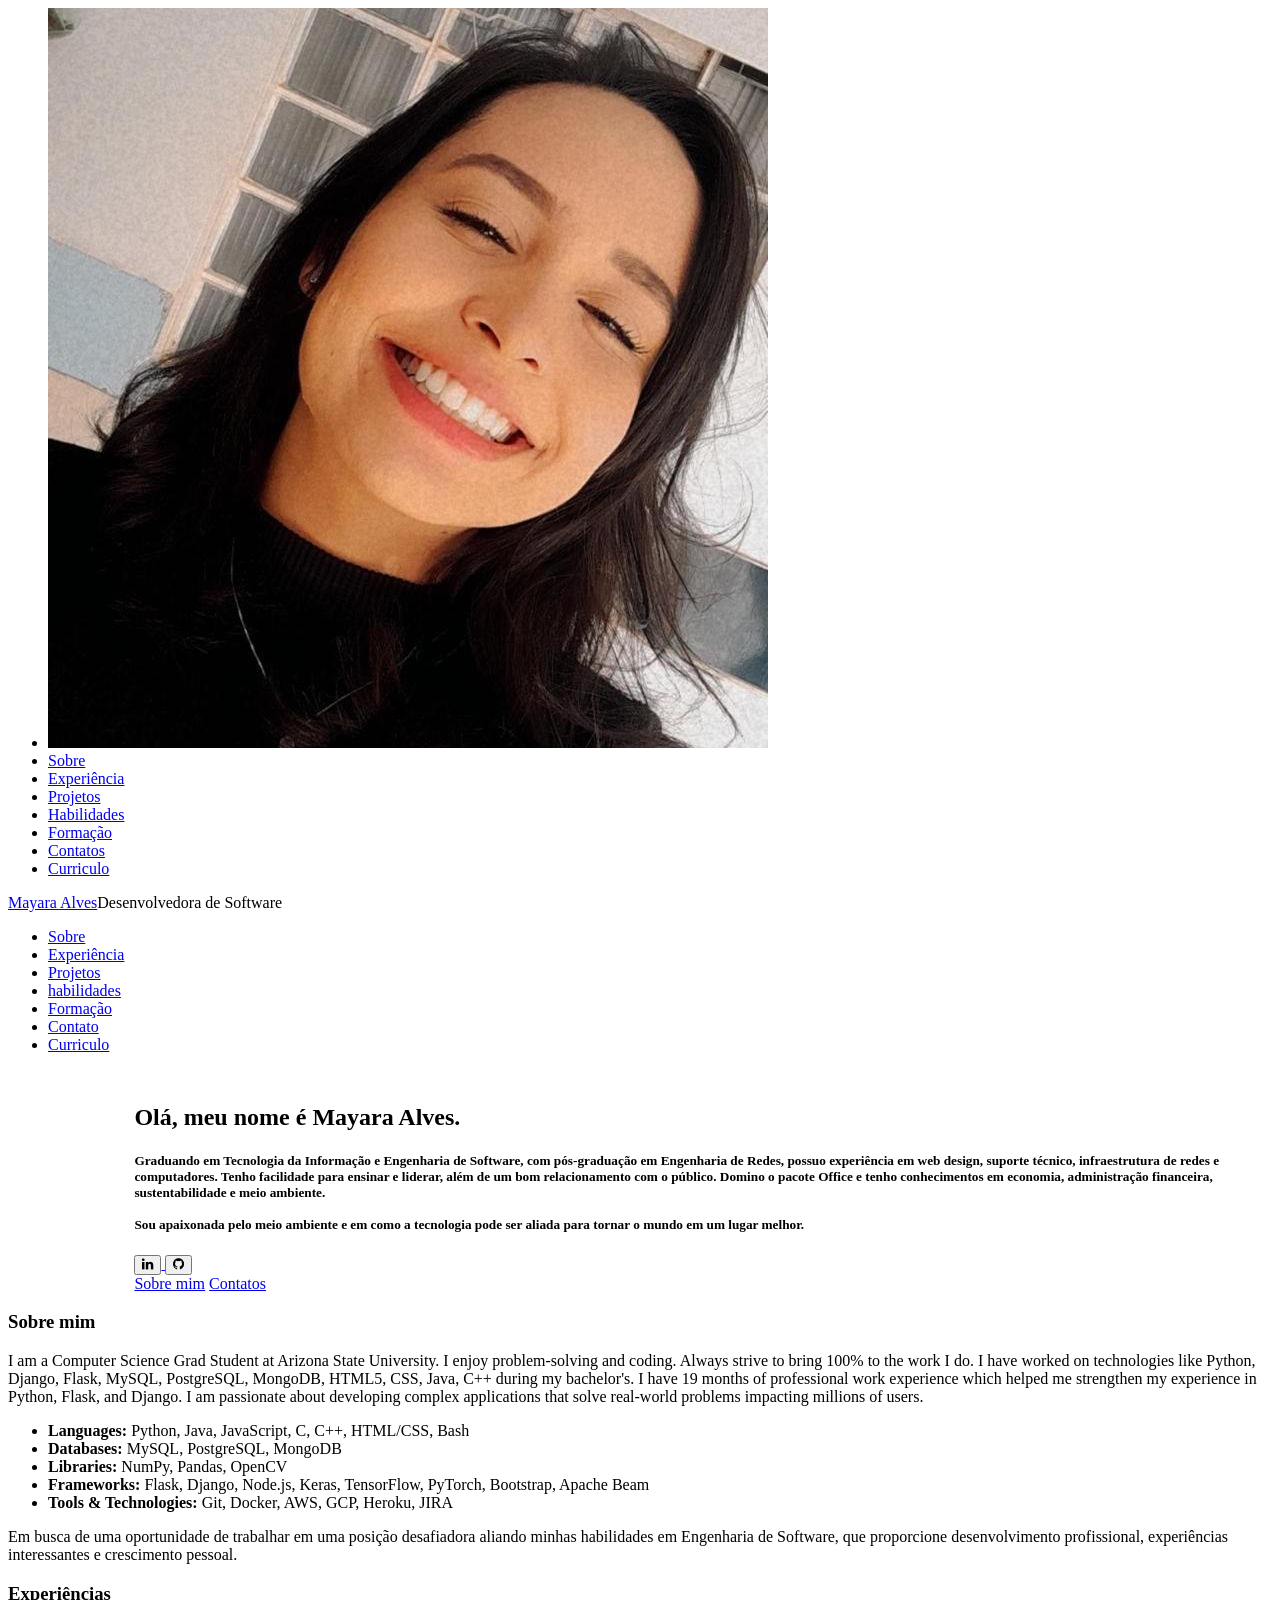
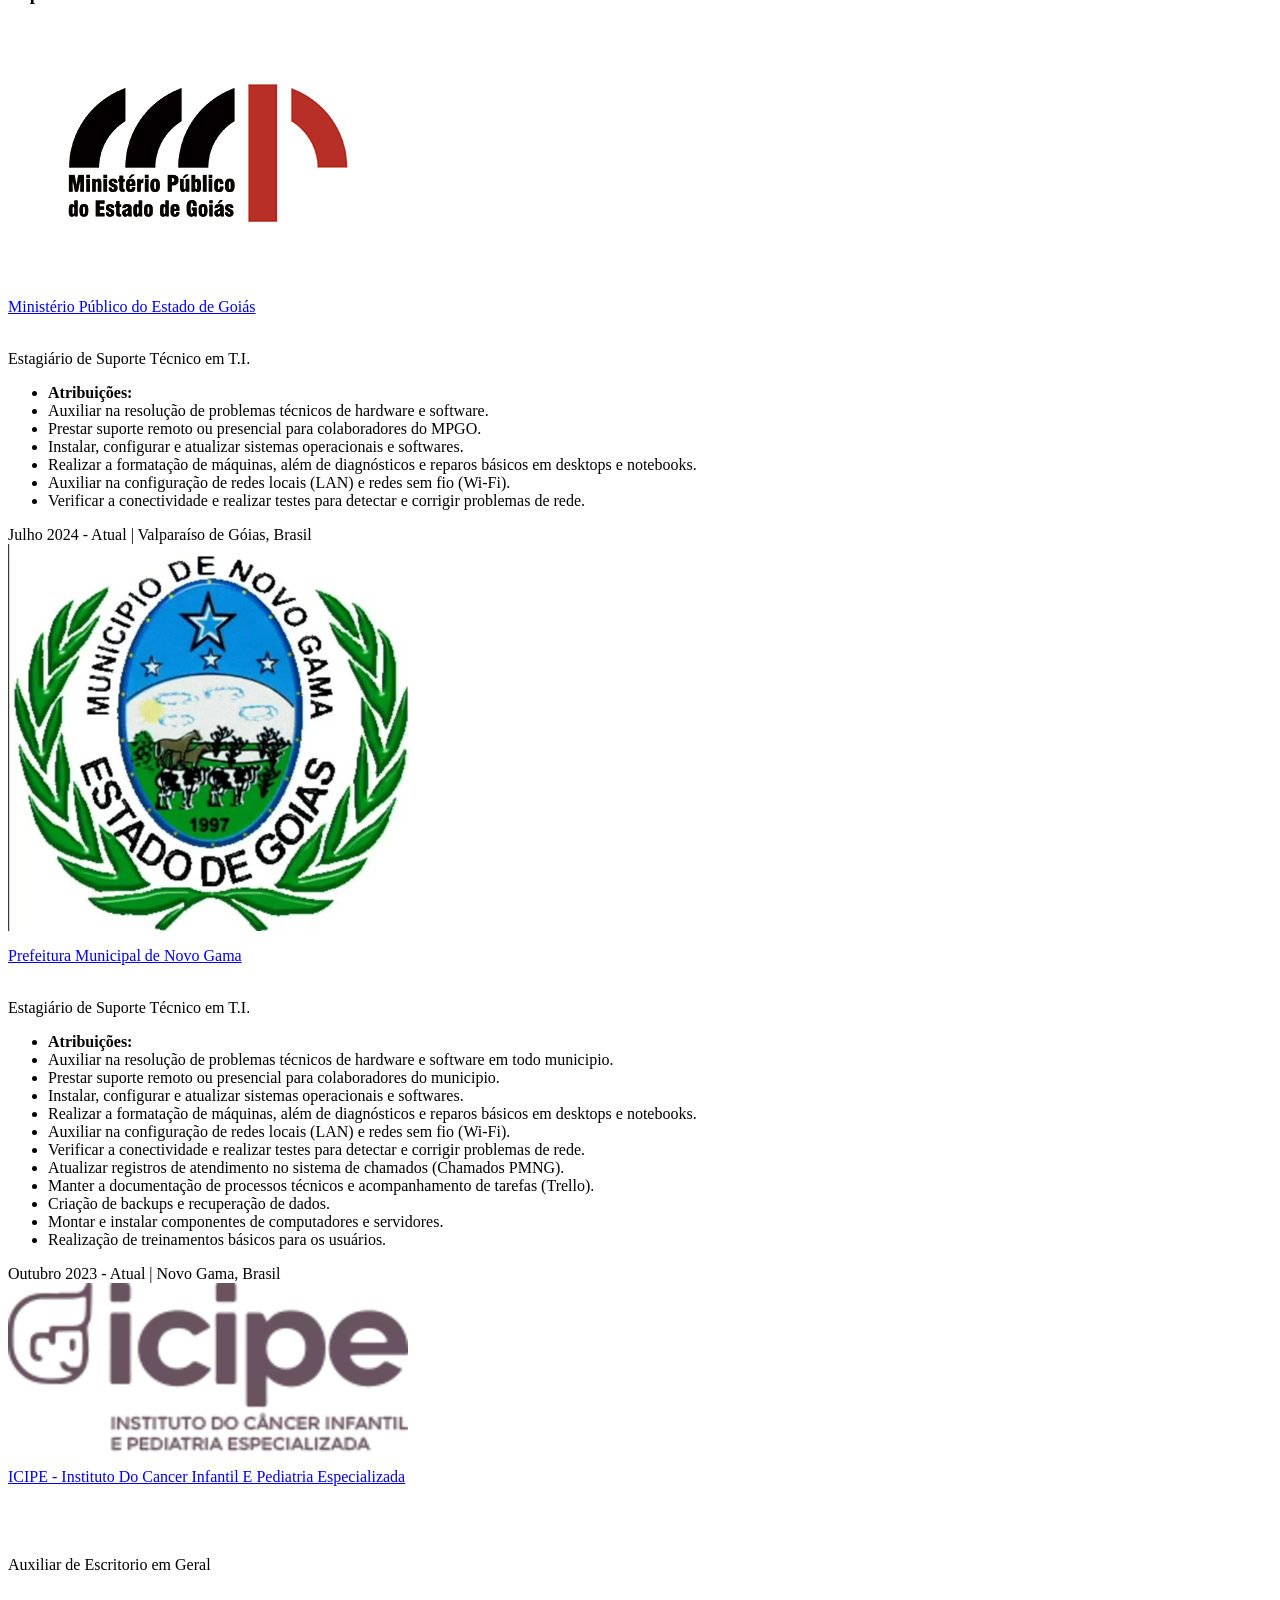
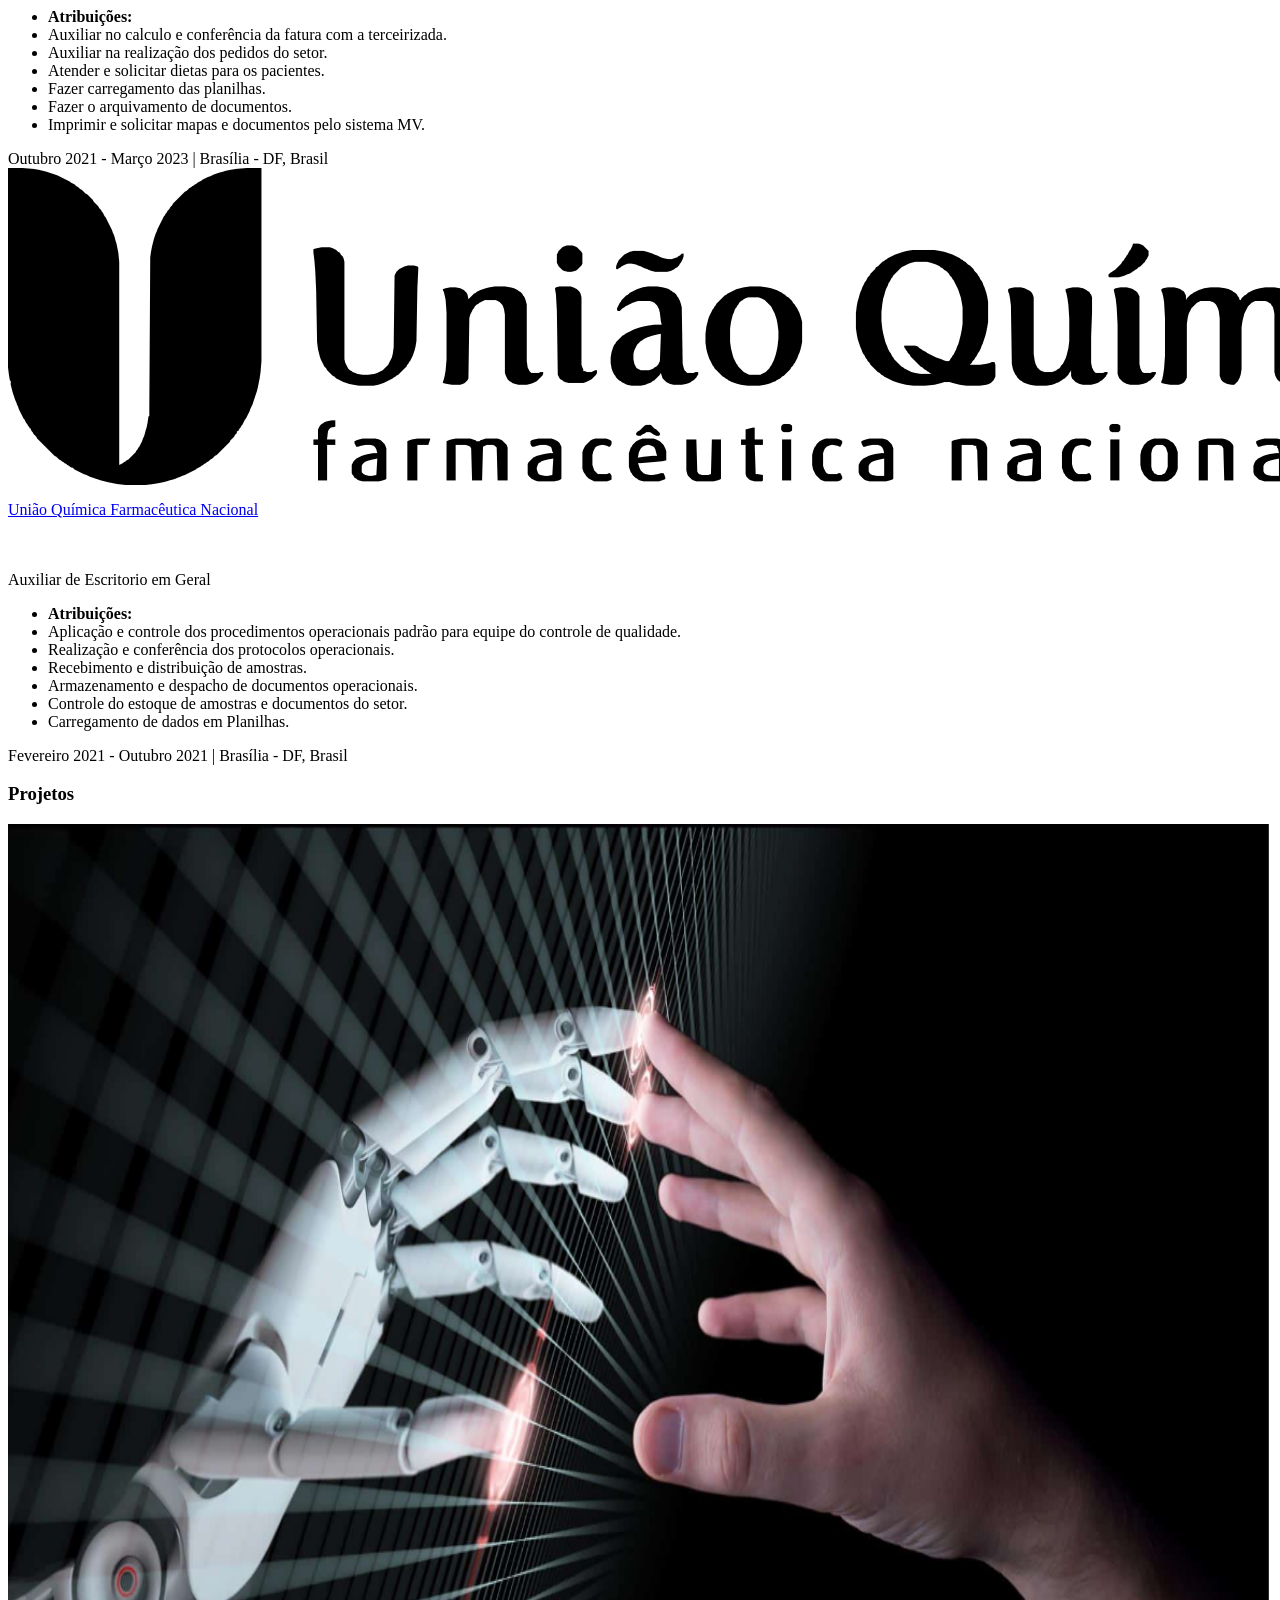
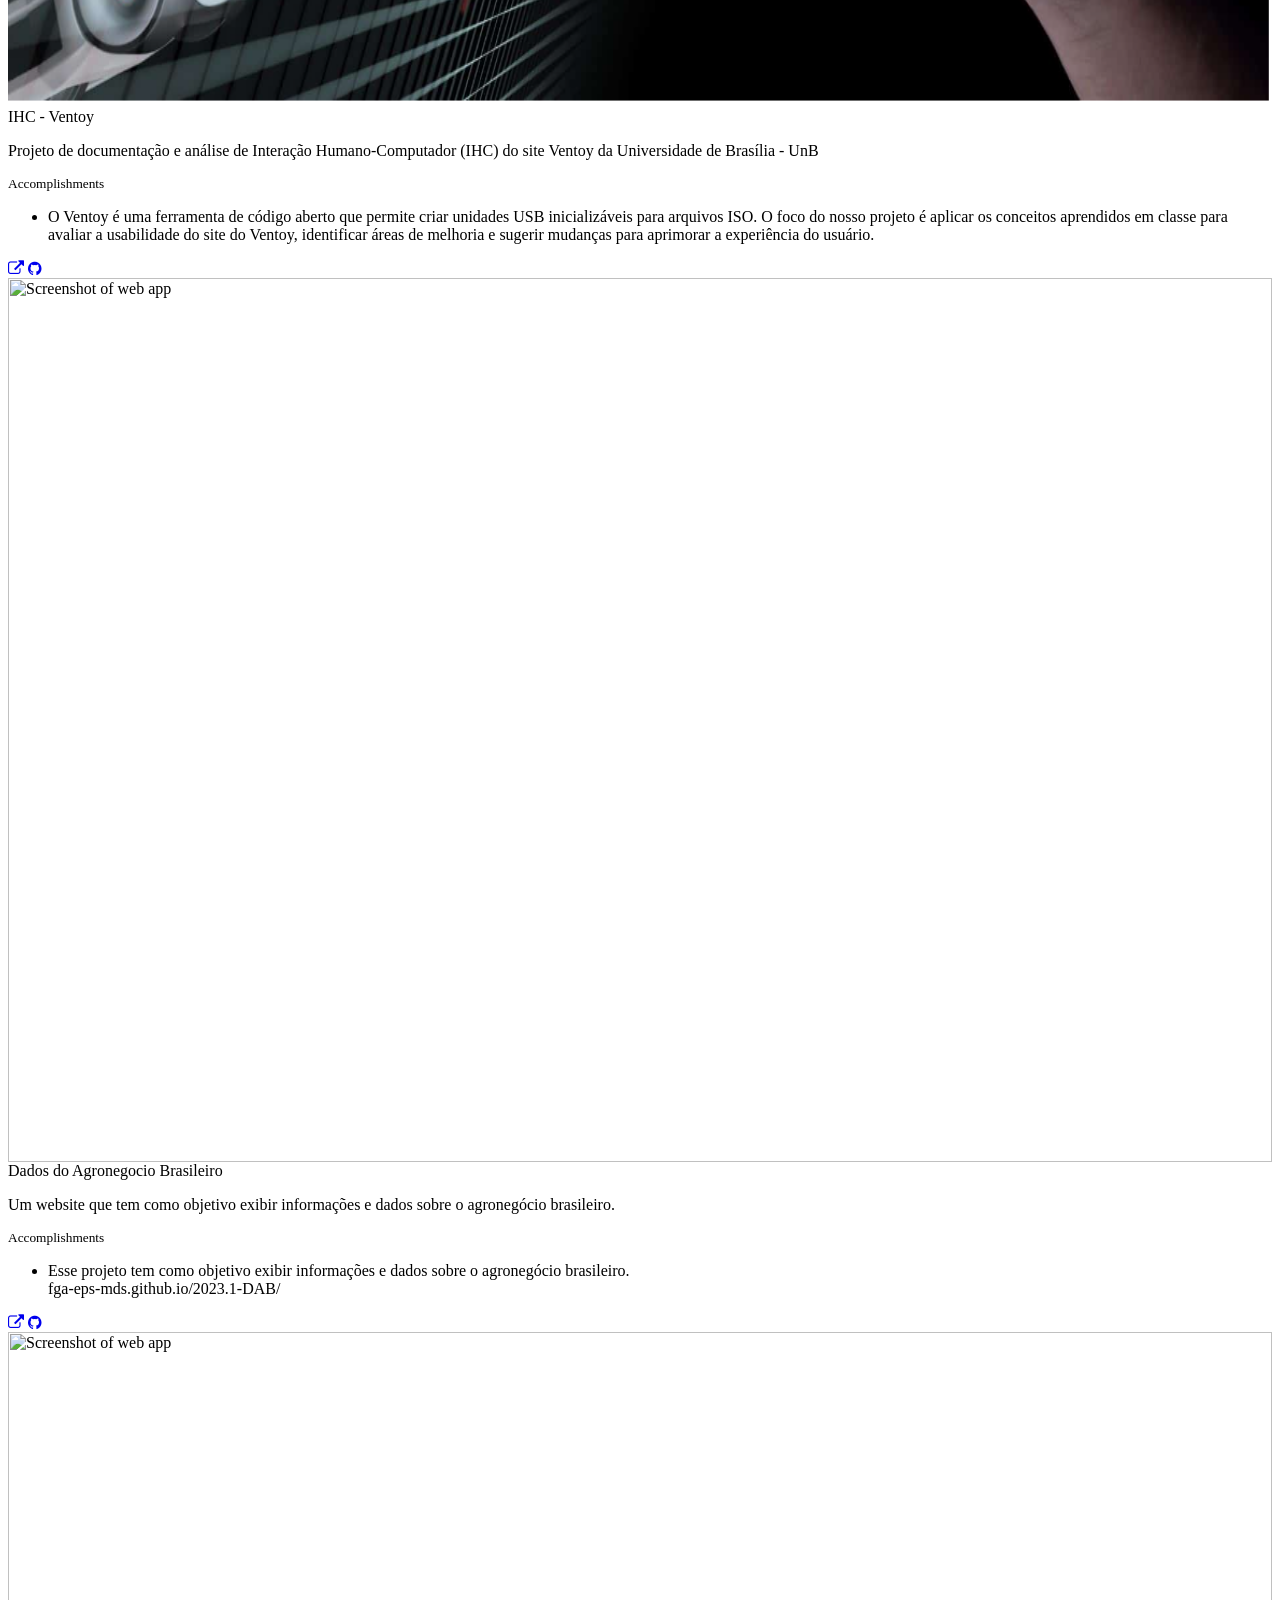
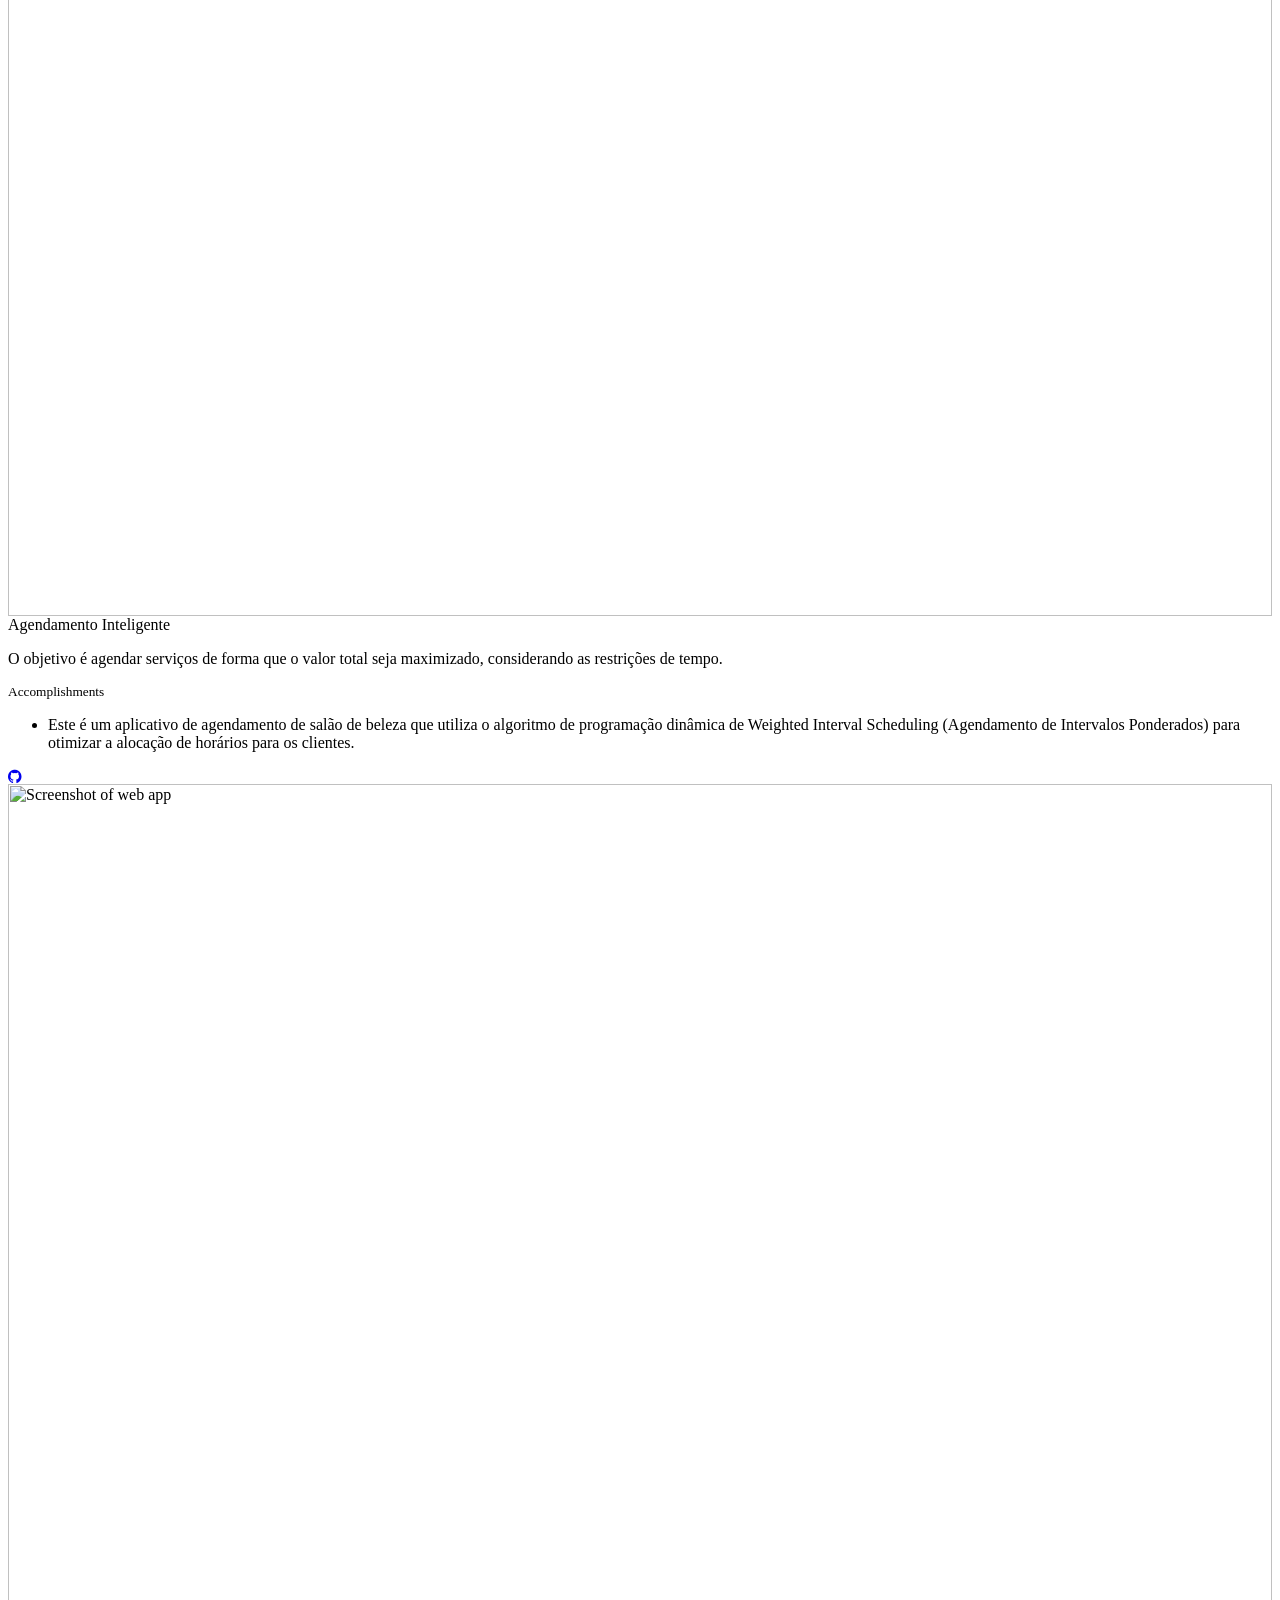
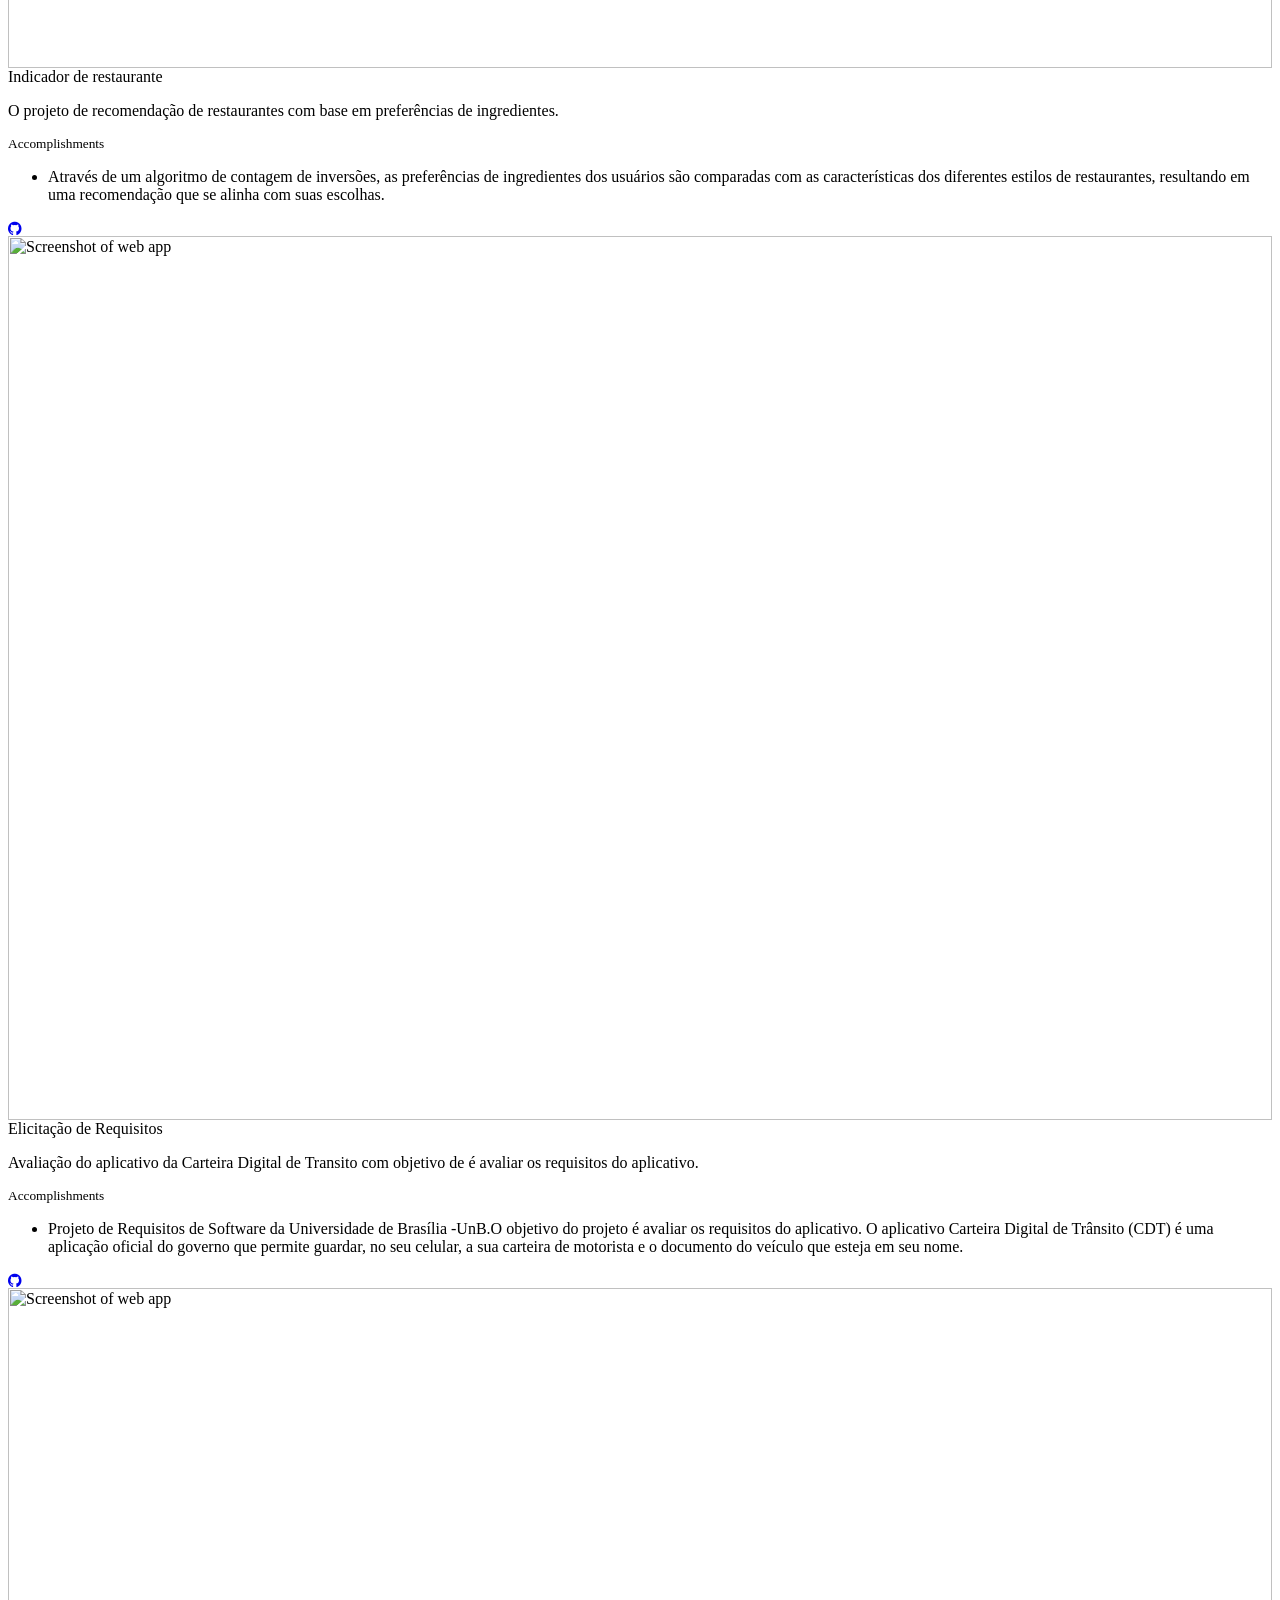
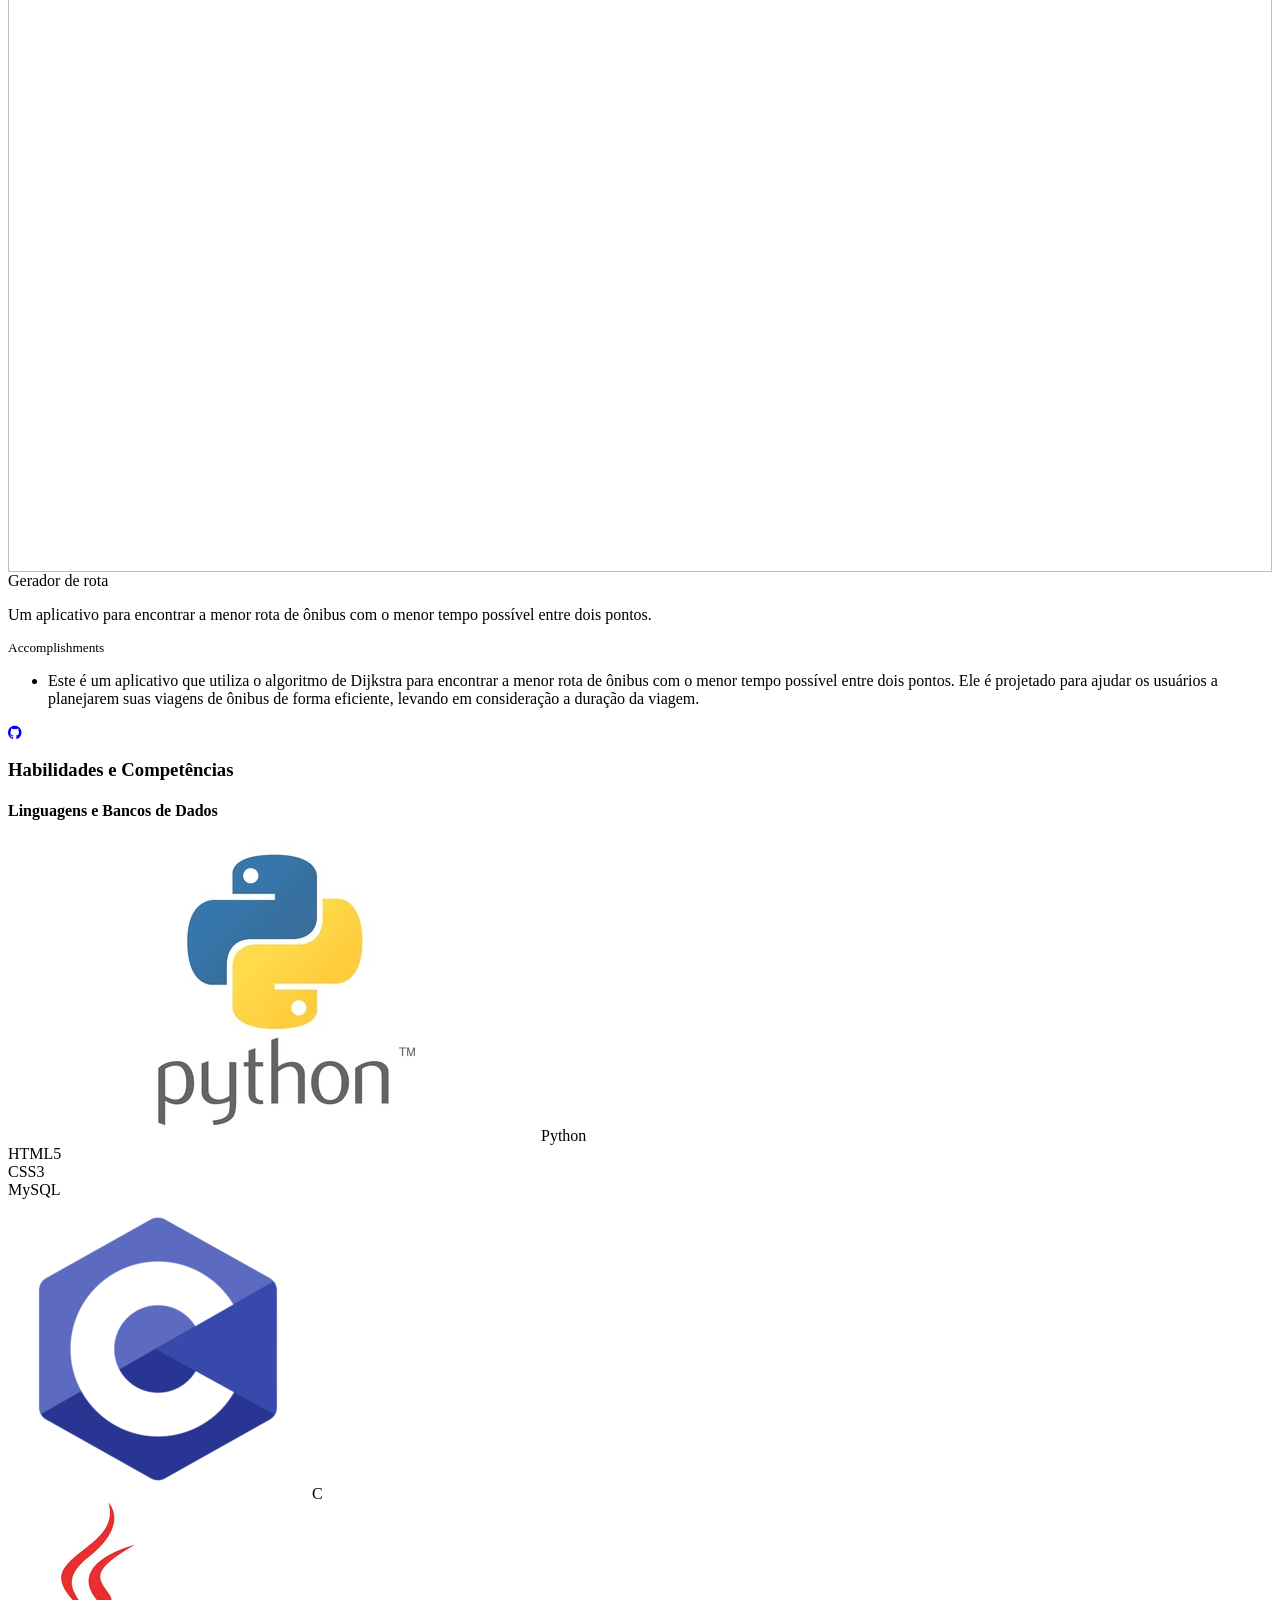
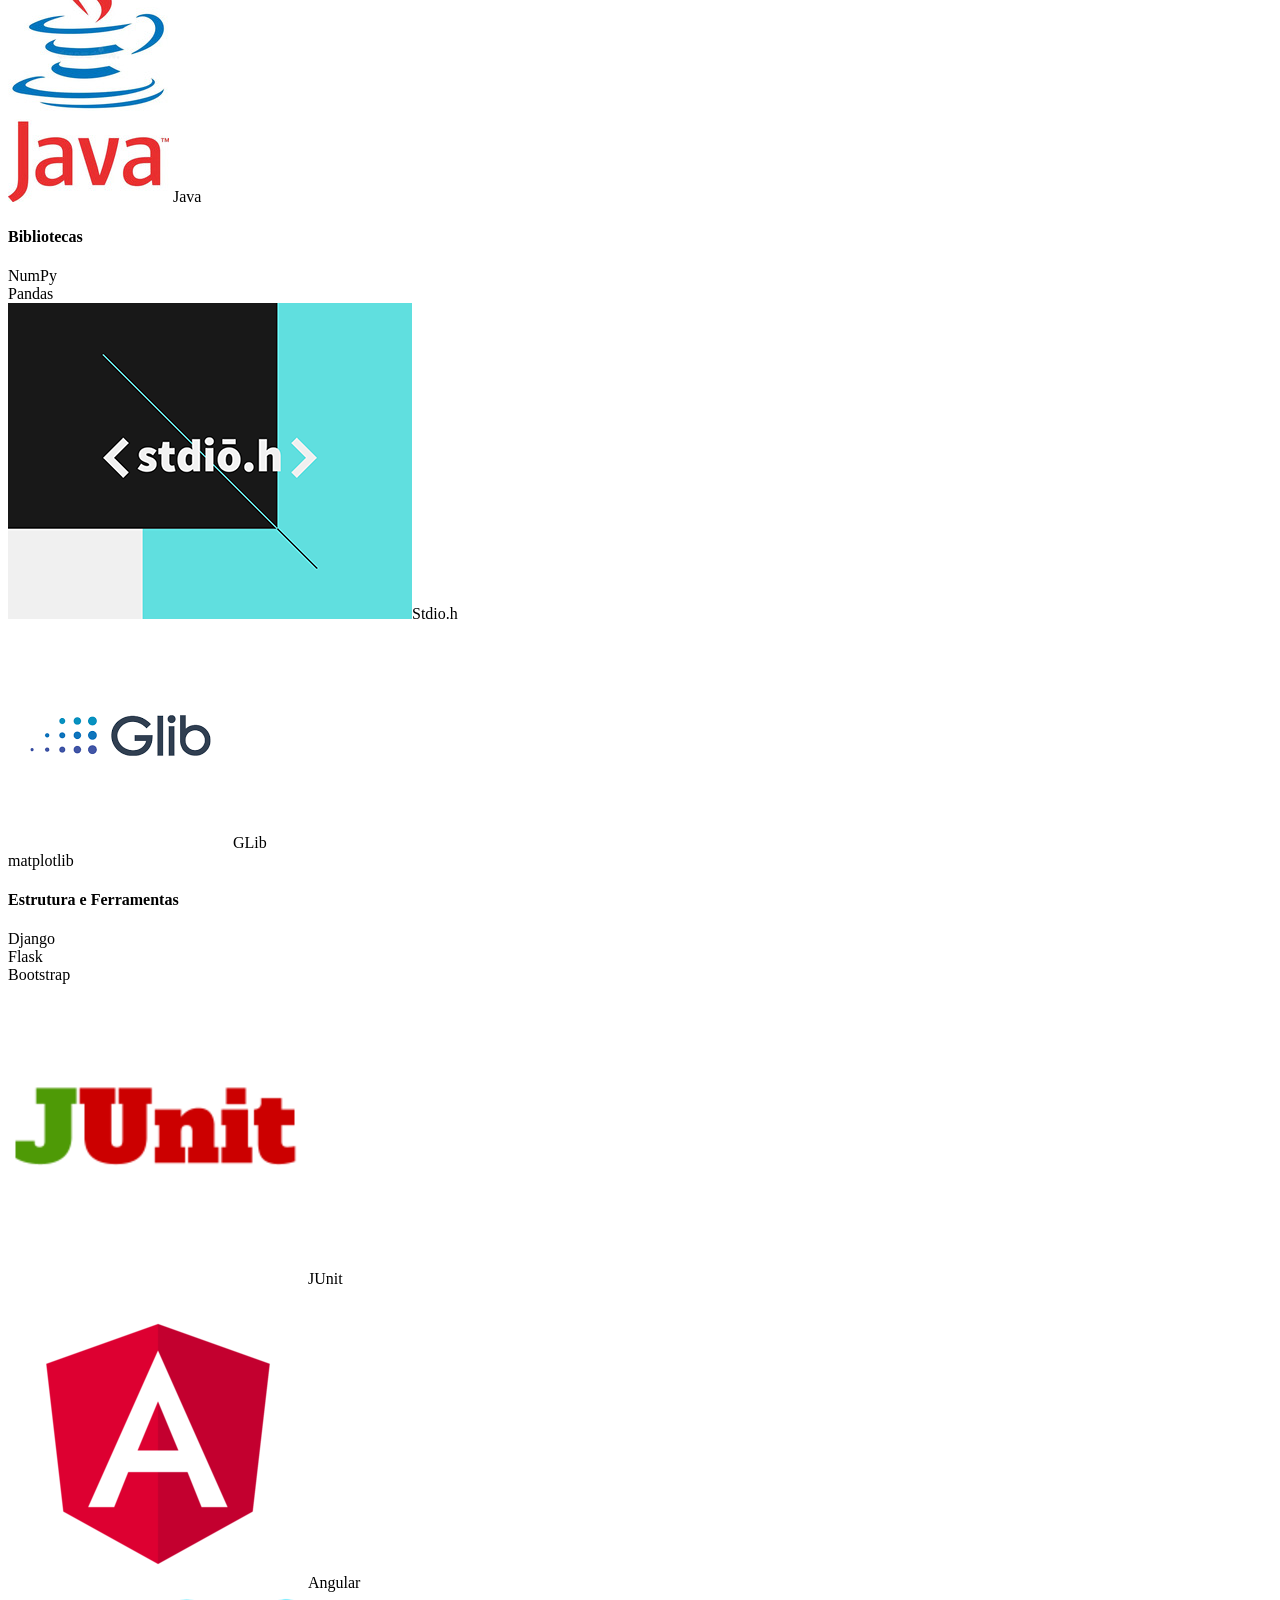
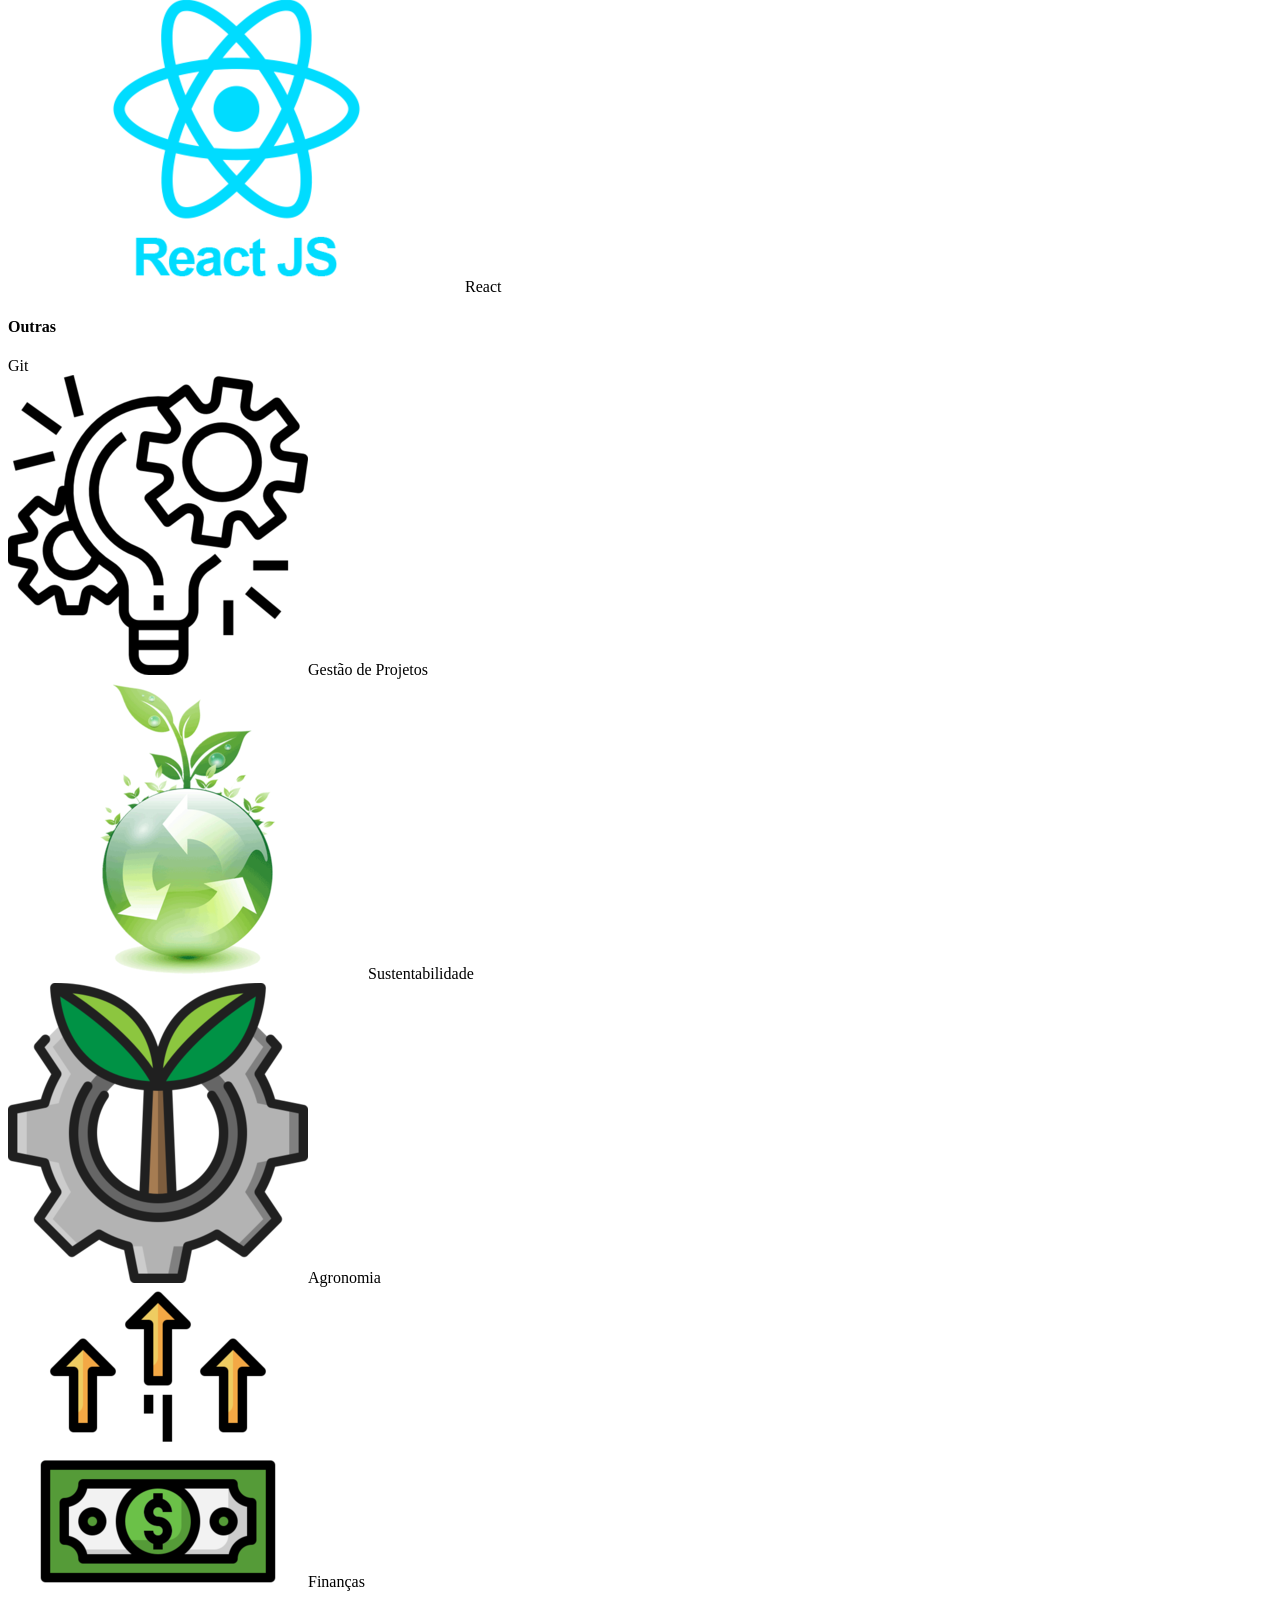
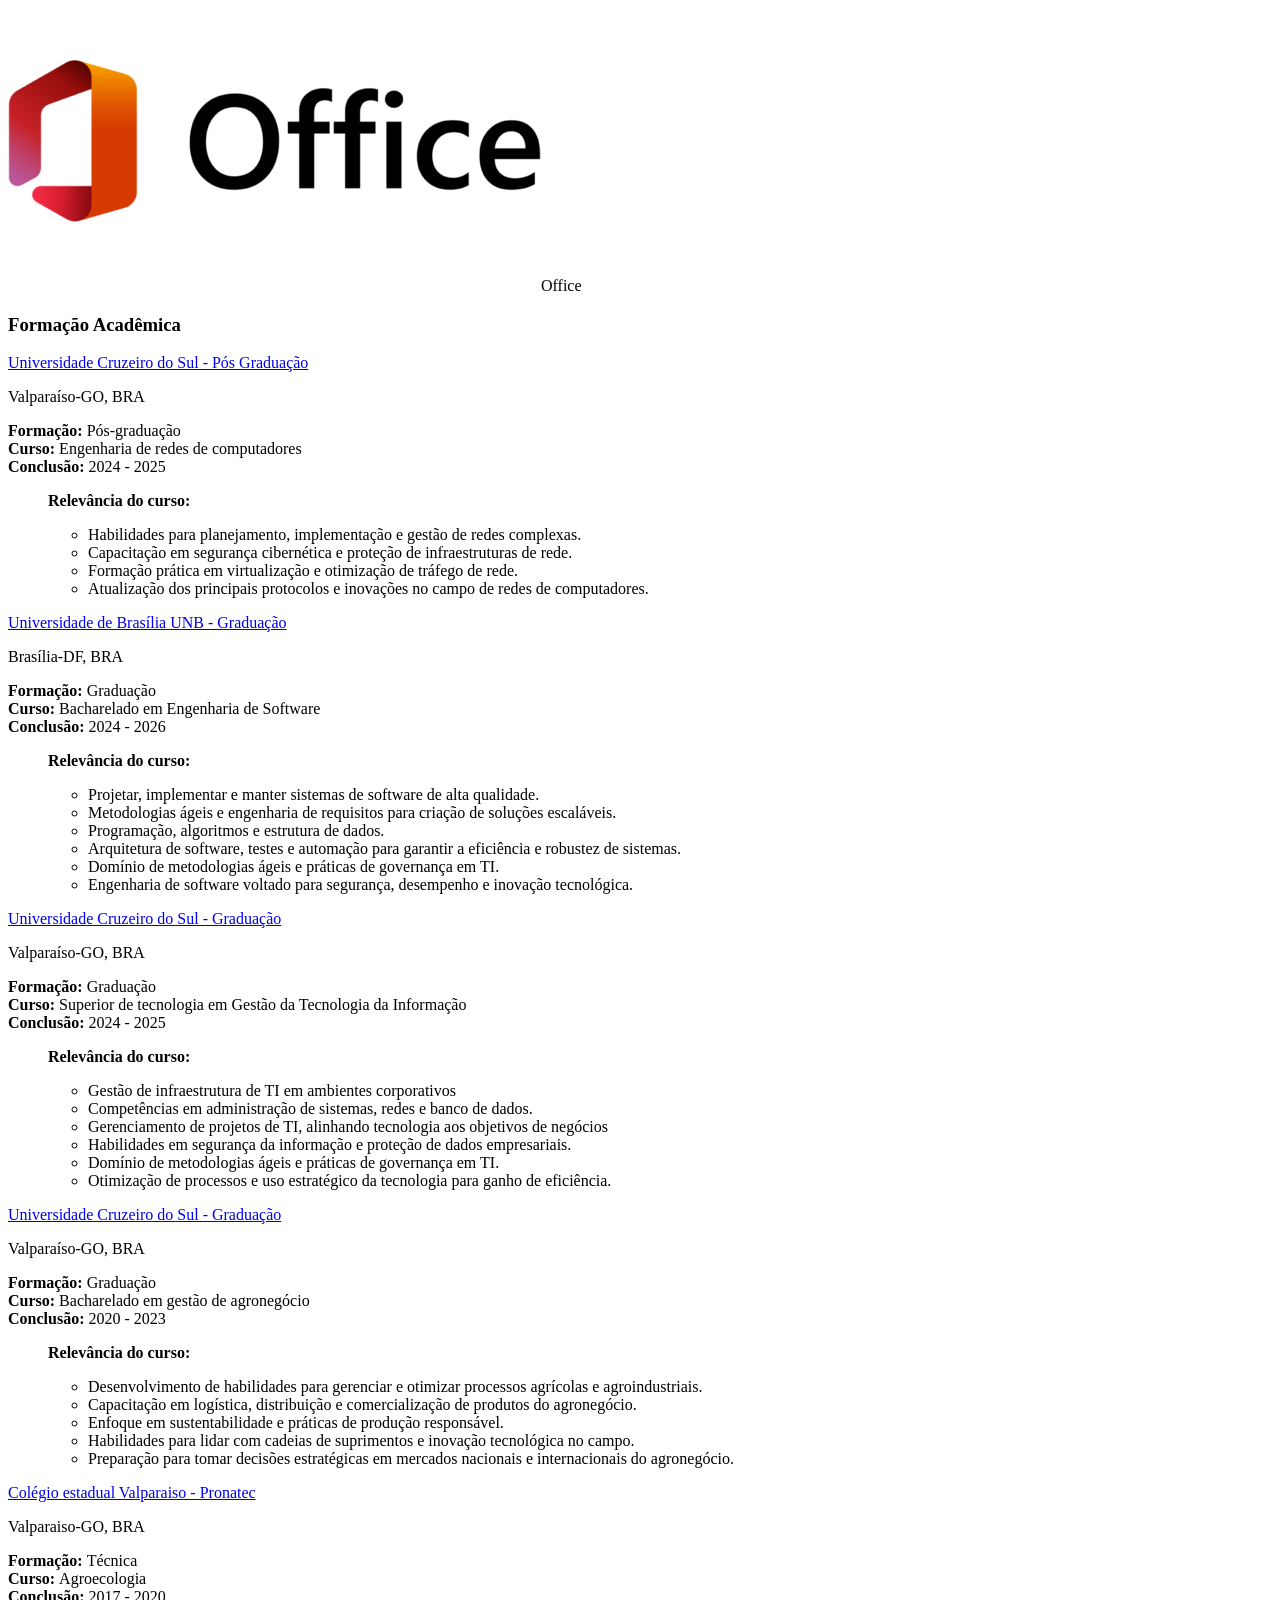
==== index.html @ f941c28e "Update index.html" ====
<!-- <!DOCTYPE html> -->
<html lang="en">

<head>
  <meta charset="utf-8" />
  <meta name="viewport" content="width=device-width initial-scale=1" />
  <meta http-equiv="X-UA-Compatible" content="IE=edge" />

  <!-- Google Tag Manager -->
  <script>(function(w,d,s,l,i){w[l]=w[l]||[];w[l].push({'gtm.start':
  new Date().getTime(),event:'gtm.js'});var f=d.getElementsByTagName(s)[0],
  j=d.createElement(s),dl=l!='dataLayer'?'&l='+l:'';j.async=true;j.src=
  'https://www.googletagmanager.com/gtm.js?id='+i+dl;f.parentNode.insertBefore(j,f);
  })(window,document,'script','dataLayer','GTM-PGZH8HT');</script>
  <!-- End Google Tag Manager -->

  <!-- Materialize - Compiled and minified CSS-->
  <link rel="stylesheet" href="//cdnjs.cloudflare.com/ajax/libs/materialize/0.95.3/css/materialize.min.css" />
  <!-- Font Awesome Icon - CSS-->
  <link rel="stylesheet" href="//maxcdn.bootstrapcdn.com/font-awesome/4.3.0/css/font-awesome.min.css" />
  <!-- Custom Styles-->
  <link rel="stylesheet" href="assets/css/style.css" />
  <title>Mayara Alves | Portfolio </title>

  <!-- Global site tag (gtag.js) - Google Analytics -->
  <script async src="https://www.googletagmanager.com/gtag/js?id=UA-126939217-2"></script>
  <script>
    window.dataLayer = window.dataLayer || [];
    function gtag() { dataLayer.push(arguments); }
    gtag('js', new Date());

    gtag('config', 'UA-126939217-2');
  </script>

  <!-- Open Graph-->
  <meta property="og:locale" content="en_US" />
  <meta property="og:type" content="website" />
  <meta property="og:title" content="Mayara Alves | Portfolio" />
  <meta property="og:description" content="Desenvolvedora de software" />
  <meta property="og:url" content="https://mayara-tech.github.io/Portfolio/" />
  <meta property="og:site_name" content="Mayara Alves | Portfolio" />
  <meta property="article:publisher" content="https://mayara-tech.github.io/Portfolio/" />
  
  <!-- Twitter  -->
  <meta name="twitter:card" content="summary" />
  <meta name="twitter:site" content="@mayara._alves._" />
  <meta name="twitter:title" content="Coder | Frontend | Explorer | Minimalist | Humane" />
  <meta name="twitter:description" content="Desenvolvedora de software" />
  <meta name="twitter:url" content="@mayara._alves._" />
  <meta name="author" content="Mayara Alves" />
  <meta name="description" content="Desenvolvedora de software apaixonado por desenvolvimento frontend e inteligência artificial." />
  <link rel="apple-touch-icon" sizes="57x57" href="assets/img/favicon/apple-icon-57x57.png" />
  <link rel="apple-touch-icon" sizes="60x60" href="assets/img/favicon/apple-icon-60x60.png" />
  <link rel="apple-touch-icon" sizes="72x72" href="assets/img/favicon/apple-icon-72x72.png" />
  <link rel="apple-touch-icon" sizes="76x76" href="assets/img/favicon/apple-icon-76x76.png" />
  <link rel="apple-touch-icon" sizes="114x114" href="assets/img/favicon/apple-icon-114x114.png" />
  <link rel="apple-touch-icon" sizes="120x120" href="assets/img/favicon/apple-icon-120x120.png" />
  <link rel="apple-touch-icon" sizes="144x144" href="assets/img/favicon/apple-icon-144x144.png" />
  <link rel="apple-touch-icon" sizes="152x152" href="assets/img/favicon/apple-icon-152x152.png" />
  <link rel="apple-touch-icon" sizes="180x180" href="assets/img/favicon/apple-icon-180x180.png" />
  <link rel="icon" type="image/png" sizes="192x192" href="assets/img/favicon/android-icon-192x192.png" />
  <link rel="icon" type="image/png" sizes="32x32" href="assets/img/favicon/favicon-32x32.png" />
  <link rel="icon" type="image/png" sizes="96x96" href="assets/img/favicon/favicon-96x96.png" />
  <link rel="icon" type="image/png" sizes="16x16" href="assets/img/favicon/favicon-16x16.png" />
  <link rel="manifest" href="assets/img/favicon/manifest.json" />
  <meta name="msapplication-TileColor" content="#ffffff" />
  <meta name="msapplication-TileImage" content="assets/img/favicon/ms-icon-144x144.png" />
  <meta name="theme-color" content="#ffffff" />
  <meta name="robots" content="index, follow" />
  
  <!-- Google Site Verification for indexing  -->
  <meta name="google-site-verification" content="_qxK8tePiU2fhnwlwnJ7pkDFnj1k2EiKq_cYGy1Cb84" />
</head>

<body>
  <!-- Google Tag Manager (noscript) -->
  <noscript><iframe src="https://www.googletagmanager.com/ns.html?id=GTM-PGZH8HT"
  height="0" width="0" style="display:none;visibility:hidden"></iframe>
  </noscript>
  
  <!-- Navigation Menu-->
  <!-- Nav class 1 -->
  <nav class="hide-on-small-only">
    <ul class="side-nav fixed section table-of-contents">

      <li class="logo">
        <a id="logo-container" aria-label="Navigate to the beginning of the page" href="#intro"
          class="brand-logo grey-blue-text">
          <img src="assets/img/passport-new.jpg" class="circle img-responsive profile-pic" alt="avatar">
        </a>
      </li>

      <li class="bold">
        <a aria-label="Navigate to the About section" href="#about" class="waves-effect waves-dark teal-text"><i
            class="mdi-social-person small"></i><span>Sobre</span></a>
      </li>
      <li class="bold">
        <a aria-label="Navigate to the Experience section" href="#experience"
          class="waves-effect waves-dark teal-text"><i
            class="mdi-action-trending-up small"></i><span>Experiência</span></a>
      </li>

      <li class="bold">
        <!-- mdi-av-web small
             mdi-av-my-library-books small-->
        <a aria-label="Navigate to the Projects section" href="#projects" class="waves-effect waves-dark teal-text"><i
            class="mdi-av-my-library-books small"></i><span>Projetos</span></a>
      </li>

      <li class="bold">
        <!--
        ICONS:
        mdi-action-assessment
        mdi-social-poll
        mdi-av-equalizer
        -->
        <a aria-label="Navigate to the Skills section" href="#skills" class="waves-effect waves-dark teal-text"><i
            class="mdi-action-assessment small"></i><span>Habilidades</span></a>
      </li>   
      <li class="bold">
        <!--
        ICONS:
        -->
        <a aria-label="Navigate to the Education section" href="#education" class="waves-effect waves-dark teal-text"><i
            class="mdi-social-school small"></i><span>Formação<br></span></a>
      </li>

      <li class="bold">
        <!-- 
        1. mdi-communication-contacts
        2. mdi-content-mail
        3. mdi-communication-email
        -->
        <a aria-label="Navigate to the Contact section" href="#contact" class="waves-effect waves-dark teal-text"><i
            class="mdi-content-mail small"></i><span>Contatos</span></a>
      </li>

      <li class="bold">
        <!--
        ICONS:
        1. mdi-action-description
        2. mdi-file-folder
        3. mdi-file-folder-open
        4. mdi-file-attachment
        5. mdi-file-folder-shared
        -->
        <!-- <a aria-label="Abrir curriculo em uma nova aba" href="#resume" target="_blank"
          onclick="window.open('https://drive.google.com/file/d/1vYi-bMyIsZPve0x_clxY8xsDtiHiOMd3/view?usp=sharing')"
          class="waves-effect waves-dark teal-text"><i class="mdi-file-folder-open small"></i><span>Resume</span></a> -->
        <a aria-label="Abrir curriculo em uma nova aba" href="assets/docs/curriculo.pdf" target="_blank"
        class="waves-effect waves-dark teal-text"><i class="mdi-file-folder-open small"></i><span>Curriculo</span></a>  
      </li>
    </ul>
  </nav>

  <!-- Nav class 2 -->
  <nav class="hide-on-large only trigger z-depth-1">
    <a aria-label="Toggle visibility of the mobile navbar" href="#" data-activates="slide-out"
      class="button-collapse"><i class="mdi-navigation-menu"></i></a>
    <div class="name-title">
      <a id="name" aria-label="Navigate to the beginning of the page" href="#" class="teal-text">Mayara Alves</a><span class="black-text">Desenvolvedora de Software</span>
    </div>
  </nav>

  <!-- Nav class 3 -->
  <nav class="hide-on-large only">
    <ul id="slide-out" class="side-nav">
      <li class="bold">
        <a aria-label="Navigate to the About section" href="#about" class="waves-effect waves-dark teal-text"><i
            class="mdi-social-person small"></i><span>Sobre</span></a>
      </li>
      <li class="bold">
        <a aria-label="Navigate to the Experience section" href="#experience"
          class="waves-effect waves-dark teal-text"><i
            class="mdi-action-trending-up small"></i><span>Experiência</span></a>
      </li>
      <li class="bold">
        <a aria-label="Navigate to the Projects section" href="#projects" class="waves-effect waves-dark teal-text"><i
            class="mdi-av-my-library-books small"></i><span>Projetos</span></a>
      </li>
      <li class="bold">
        <a aria-label="Navigate to the Skills section" href="#skills" class="waves-effect waves-dark teal-text"><i
            class="mdi-action-assessment small"></i><span>habilidades</span></a>
      </li>

      <li class="bold">
        <a aria-label="Navigate to the Education section" href="#education" class="waves-effect waves-dark teal-text"><i
            class="mdi-social-school small"></i><span>Formação</span></a>
      </li>
      <li class="bold">
        <a aria-label="Navigate to the Contact section" href="#contact" class="waves-effect waves-dark teal-text"><i
            class="mdi-content-mail small"></i><span>Contato</span></a>
      </li>
      <li class="bold">
        <a aria-label="Open Varad's Resume in a new tab"
          href="https://drive.google.com/file/d/1B6MZ1z0-7NsefC3Lm_q-uhib28MTqpE9/view?usp=sharing" target="_blank"
          class="waves-effect waves-dark teal-text"><i class="mdi-file-folder-open small"></i><span>Curriculo</span></a>
      </li>
    </ul>
  </nav>

  <!-- Main Content-->
  <main>
    <!-- First Section: Heading lines and image -->
    <section id="intro" class="section scrollspy full-height">
      <div class="overlay"></div>
      <div class="container">
        <div class="col-md-9">
          <div class="content section-padding valign" style="margin-left: 10%; margin-top: 50px;">
            <div class="caption">
              <h2>Olá, meu nome é <span class="teal">Mayara Alves.</span></h2>
              <h5 style="color:#fff"><span class="typing" style="font-weight: 300; color:#004d40"></span></h5>
              <!-- <h5 style="color:#00796b">A <span class="typing" style="font-weight: 300; color:#fff"></span></h5> -->
              <h5>Graduando em Tecnologia da Informação e Engenharia de Software, com pós-graduação em Engenharia de Redes, possuo experiência em web design, 
                suporte técnico, infraestrutura de redes e computadores. Tenho facilidade para ensinar e liderar, além de um bom relacionamento com o público. 
                Domino o pacote Office e tenho conhecimentos em economia, administração financeira, sustentabilidade e meio ambiente. <br> <br> 
              Sou apaixonada pelo meio ambiente e em como a tecnologia pode ser aliada para tornar o mundo em um lugar melhor.</h5>
            </div>
            <div class="social">
              <a href="https://www.linkedin.com/in/mayara-alves-de-oliveira-5a04271a6" target="_blank">
                <button class="icon-btn linkedin">
                  <i class="fa fa-linkedin"></i>
                </button>
              </a>
              <a href="https://github.com/Mayara-tech" target="_blank">
                <button class="icon-btn github">
                  <i class="fa fa-github"></i>
                </button>

              <!-- <a href="https://angel.co/u/varad_bhogayata" target="_blank">
                <button class="icon-btn angellist">
                  <i class="fa fa-angellist"></i>
                </button>
              </a> -->

              <!-- <a href="http://linkedin.com/in/varadbhogayata" target="_blank">
                  <span class="fa-stack fa-lg">
                    <i class="fa fa-circle fa-stack-2x"></i>
                    <i class="fa fa-linkedin fa-stack-1x fa-inverse"></i>

                  </span>
              </a> -->
            </div>
            <div class='buttons'>
              <a href="#about" class="readme">Sobre mim</a>
              <a href="#contact" class="contactme">Contatos</a>
            </div>
          </div>
        </div>
      </div>
    </section>

    <!-- Second Section: About -->
    <section id="about" class="section scrollspy">
      <h3 class="page-title white-text teal">Sobre mim</h3>
      <div class="container flow-text">
        <!-- <blockquote>
          <h2>
            A Software Developer with a passion for Backend Development and Artificial Intelligence.

          </h2>
        </blockquote> -->        
        <p>
          I am a Computer Science Grad Student at Arizona State University. I enjoy problem-solving and coding. Always strive to bring 100% to the work I do.

          I have worked on technologies like Python, Django, Flask, MySQL, PostgreSQL, MongoDB, HTML5, CSS, Java, C++ during my bachelor's. I have 19 months of professional work experience which helped me strengthen my experience in Python, Flask, and Django.

          I am passionate about developing complex applications that solve real-world problems impacting millions of users.
        </p>
        <p>
          <ul>
            <li><b>Languages:</b> Python, Java, JavaScript, C, C++, HTML/CSS, Bash</li>
            <li><b>Databases:</b> MySQL, PostgreSQL, MongoDB</li>
            <li><b>Libraries:</b> NumPy, Pandas, OpenCV</li>
            <li><b>Frameworks:</b> Flask, Django, Node.js, Keras, TensorFlow, PyTorch, Bootstrap, Apache Beam</li>
            <li><b>Tools & Technologies:</b> Git, Docker, AWS, GCP, Heroku, JIRA</li>
          </ul>
          
        </p>
        <p>
      Em busca de uma oportunidade de trabalhar em uma posição desafiadora aliando minhas habilidades em Engenharia de Software, que proporcione desenvolvimento profissional, experiências interessantes e crescimento pessoal.
        </p>
        <!-- <p>
          Another Paragraph
        </p>  -->
        <!-- <p>
        <strong>Current Focus</strong>:&nbsp;<a aria-label="Navigate to the Inclusive Design Patterns homepage"
          href="https://www.smashingmagazine.com/inclusive-design-patterns/">Accessibility</a>&nbsp;//&nbsp;<a
          aria-label="Navigate to the Full Stack React homepage"
          href="https://www.fullstackreact.com/">React</a>&nbsp;//&nbsp;<a
          aria-label='Navigate to the article "Scalable CSS"'
          href="https://mrmrs.github.io/writing/2016/03/24/scalable-css/">Design Systems</a>
        </p> -->
      </div>
    </section>


    <!-- Third Section: Experience -->
    <section id="experience" class="section scrollspy">
      <h3 class="page-title white-text teal">Experiências</h3>
      <div class="container">

        <!-- Latest Experience -->
        <div class="card">
          <div class="card-content">
            <div class="row">
              <div class="col s12 m2">
                <a href="https://www.mpgo.mp.br/portal/" target="_blank"><img alt="Zhiffy logo"
                    src="assets/img/15_45_50_469_Logo_MPGO_01_baixa.jpg" class="responsive-img center-block" /></a>
              </div>
              <!-- <div class="col s12 m10"> -->
              <div class="col s12 m10">
                <p>
                  <span class="card-title"><a href="https://www.mpgo.mp.br/portal/" target="_blank"
                      class="teal-text hoverline">Ministério Público do Estado de Goiás<br></a></span>
                </p>
              </div>
            </div>
            <div class="role brown-text text-darken-2"><br>Estagiário de Suporte Técnico em T.I.</div>
            <ul>
              <li>
                <b>Atribuições:</b>
              </li>
              <li> Auxiliar na resolução de problemas técnicos de hardware e software. </li>
              <li>
               Prestar suporte remoto ou presencial para colaboradores do MPGO.
              </li>
              <li>Instalar, configurar e atualizar sistemas operacionais e softwares.</li>
              <li>Realizar a formatação de máquinas, além de diagnósticos e reparos básicos em desktops e notebooks.</li>
              <li>Auxiliar na configuração de redes locais (LAN) e redes sem fio (Wi-Fi).</li>
              <li>Verificar a conectividade e realizar testes para detectar e corrigir problemas de rede.</li>
            </ul>
          </div>
          <div class="card-action">
            <span>Julho 2024 - Atual | Valparaíso de Góias, Brasil</span>
          </div>
        </div>

        
        <div class="card">
          <div class="card-content">
            <div class="row">
              <div class="col s12 m2">
                <a href="https://novogama.go.gov.br/" target="_blank"><img alt="Meditab logo"
                    src="assets/img/unnamed.png" class="responsive-img center-block" /></a>
              </div>
              <!-- <div class="col s12 m10"> -->
              <div class="col s12 m10">
                <p>
                  <span class="card-title"><a href="https://novogama.go.gov.br/" target="_blank"
                      class="teal-text hoverline">Prefeitura Municipal de Novo Gama<br></a></span>
                </p>
              </div>
            </div>
            <div class="role brown-text text-darken-2"><br>Estagiário de Suporte Técnico em T.I.<br></div>
            <ul>
              <li>
                <b>Atribuições:</b>
              </li>
              <li> Auxiliar na resolução de problemas técnicos de hardware e software em todo municipio. </li>
              <li>
               Prestar suporte remoto ou presencial para colaboradores do municipio.
              </li>
              <li>Instalar, configurar e atualizar sistemas operacionais e softwares.</li>
              <li>Realizar a formatação de máquinas, além de diagnósticos e reparos básicos em desktops e notebooks.</li>
              <li>Auxiliar na configuração de redes locais (LAN) e redes sem fio (Wi-Fi).</li>
              <li>Verificar a conectividade e realizar testes para detectar e corrigir problemas de rede.</li>
              <li>Atualizar registros de atendimento no sistema de chamados (Chamados PMNG).</li>
              <li>Manter a documentação de processos técnicos e acompanhamento de tarefas (Trello).</li>
              <li>Criação de backups e recuperação de dados.</li>
              <li>Montar e instalar componentes de computadores e servidores.</li>
              <li>Realização de treinamentos básicos para os usuários. </li>
            </ul>
          </div>
          <div class="card-action">
            <span>Outubro 2023 - Atual | Novo Gama, Brasil</span>
          </div>
        </div>

        <!-- Experience 2 -->
        <div class="card">
          <div class="card-content">
            <div class="row">
              <div class="col s12 m2">
                <img alt="Mtag logo" src="assets/img/logo-icipe.png" class="responsive-img center-block" />

              </div>

              <!-- <div class="col s12 m10"> -->
              <div class="col s12 m10">
                <p>
                  <span class="card-title"><a href="#experience" class="teal-text hoverline"> ICIPE - Instituto Do Cancer Infantil E Pediatria Especializada<br><br></a></span>
                </p>
              </div>
            </div>
            <div class="role brown-text text-darken-2"><br><br>Auxiliar de Escritorio em Geral<br><br></div>
            <ul>
              <li><b>Atribuições:</b></li>
               <li> Auxiliar no calculo e conferência da fatura com a terceirizada.
              </li>
              <li>
                Auxiliar na realização dos pedidos do setor.
              </li>
              <li> Atender e solicitar dietas para os pacientes. </li>
              <li> Fazer carregamento das planilhas.</li>
              <li> Fazer o arquivamento de documentos.</li>
              <li> Imprimir e solicitar mapas e documentos pelo sistema MV.</li>
            </ul>
          </div>
          <div class="card-action">
            <span>Outubro 2021 - Março 2023 | Brasília - DF, Brasil</span>
          </div>
        </div>

        <!-- Experience 3 -->
        <div class="card">
          <div class="card-content">
            <div class="row">
              <div class="col s12 m2">
                <a href="https://www.uniaoquimica.com.br/" target="_blank"><img alt="Cignex logo"
                    src="assets/img/Uniao-quimica_logo.png" class="responsive-img center-block" /></a>
              </div>
              <div class="col s12 m10">
                <p>
                  <span class="card-title"><a href="https://www.uniaoquimica.com.br/" target="_blank"
                      class="teal-text hoverline">União Química Farmacêutica Nacional<br><br></a></span>
                </p>
              </div>
            </div>
            <div class="role brown-text text-darken-2"><br>Auxiliar de Escritorio em Geral<br></div>
            <ul>
              <li> <b> Atribuições:</b></li>
              <li>  Aplicação e controle dos procedimentos operacionais padrão para equipe do controle de qualidade.
              </li>
              <li> Realização e conferência dos protocolos operacionais.
              </li>
              <li>Recebimento e distribuição de amostras.</li>
              <li>Armazenamento e despacho de documentos operacionais. </li>
              <li>Controle do estoque de amostras e documentos do setor. </li>
              <li>Carregamento de dados em Planilhas.</li>
            </ul>
          </div>
          <div class="card-action">
            <span>Fevereiro 2021 - Outubro 2021 | Brasília - DF, Brasil</span>
          </div>
        </div>

      </div>
    </section>

    <!-- Fourth Section: Projects -->
    <section id="projects" class="section scrollspy">
      <h3 class="page-title white-text teal">Projetos</h3>
      <div class="container">
        <div class="row">

          <div class="col s12 m6 l4">
            <div class="card medium">
              <div class="card-image waves-effect waves-block waves-light">
                <img alt="quiz app" src="assets/img/Humano_e_maquinas.png" style="height: 100%; width: 100%" class="activator" />
              </div>
              <div class="card-content">
                <span class="card-title activator teal-text hoverline">IHC - Ventoy<i
                    class="mdi-navigation-more-vert right"></i></span>
                <p>
                  Projeto de documentação e análise de Interação Humano-Computador (IHC) do site Ventoy da Universidade de Brasília - UnB
                </p>
              </div>
              <div class="card-reveal">
                <!-- TODO: change this -- only close button -->
                <!-- <span class="card-title brown-text">Accomplishments<i class="mdi-navigation-close right"></i></span> -->
                <span class="card-title grey-text"><small>Accomplishments</small><i
                    class="mdi-navigation-close right"></i></span>
                <ul>
                  <li>O Ventoy é uma ferramenta de código aberto que permite criar unidades USB inicializáveis para arquivos ISO. 
                    O foco do nosso projeto é aplicar os conceitos 
                    aprendidos em classe para avaliar a usabilidade do site do Ventoy, identificar áreas de melhoria e sugerir mudanças para aprimorar a experiência do usuário.</li>
                </ul>
                <div class="card-action">
                  <a aria-label="Visit " href="https://quiz-up-app.herokuapp.com/" target="_blank" data-position="top"
                    data-tooltip="View Online"
                    class="btn-floating btn-large waves-effect waves-light blue-grey tooltipped"><i
                      class="fa fa-external-link"></i></a>
                  <a aria-label="Visitar repositorio do projeto" href="https://github.com/Interacao-Humano-Computador/2023.2-Ventoy"
                    target="_blank" data-position="top" data-tooltip="View Source"
                    class="btn-floating btn-large waves-effect waves-light blue-grey tooltipped"><i
                      class="fa fa-github"></i></a>
                </div>
              </div>
            </div>
          </div>

          <!-- Flask Project -->
          <div class="col s12 m6 l4">
            <div class="card medium">
              <div class="card-image waves-effect waves-block waves-light">
                <img alt="Screenshot of web app" src="assets/img/project-blog-logo.jpg"
                style="height: 100%; width: 100%" class="activator" />
              </div>
              <div class="card-content">
                <span class="card-title activator teal-text hoverline">Dados do Agronegocio Brasileiro<i
                    class="mdi-navigation-more-vert right"></i></span>
                <p>
                 Um website que tem como objetivo exibir informações e dados sobre o agronegócio brasileiro.
                </p>
              </div>
              <div class="card-reveal">
                <!-- TODO: change this -- only close button -->
                <!-- <span class="card-title brown-text">Accomplishments<i class="mdi-navigation-close right"></i></span> -->
                <span class="card-title teal-text"><small>Accomplishments</small><i
                    class="mdi-navigation-close right"></i></span>
                <ul>
                  <li>Esse projeto tem como objetivo exibir informações e dados sobre o agronegócio brasileiro.<br> fga-eps-mds.github.io/2023.1-DAB/</li>

                </ul>
                <div class="card-action">
                  <a aria-label="Visit Blog website" href="https://flask-heroku-blog.herokuapp.com/" target="_blank" data-position="top"
                    data-tooltip="View Online"
                    class="btn-floating btn-large waves-effect waves-light blue-grey tooltipped"><i
                      class="fa fa-external-link"></i></a>
                  <a aria-label="Visitar repositorio no Github" href="https://github.com/fga-eps-mds/2023.1-DAB"
                    target="_blank" data-position="top" data-tooltip="View Source"
                    class="btn-floating btn-large waves-effect waves-light blue-grey tooltipped"><i
                      class="fa fa-github"></i></a>
                </div>
              </div>
            </div>
          </div>

          <!-- VQA -->
          <div class="col s12 m6 l4">
            <div class="card medium">
              <div class="card-image waves-effect waves-block waves-light">
                <img alt="Screenshot of  web app" src="assets/img/project-aim_bert-bias.png" style="height: 100%; width: 100%" class="activator" />
              </div>
              <div class="card-content">
                <span class="card-title activator teal-text hoverline">Agendamento Inteligente<i
                    class="mdi-navigation-more-vert right"></i></span>
                <p>
                  O objetivo é agendar serviços de forma que o valor total seja maximizado, considerando as restrições de tempo.
                </p>
              </div>
              <div class="card-reveal">
                <!-- TODO: change this -- only close button -->
                <!-- <span class="card-title brown-text">Accomplishments<i class="mdi-navigation-close right"></i></span> -->
                <span class="card-title teal-text"><small>Accomplishments</small><i
                    class="mdi-navigation-close right"></i></span>
                <ul>
                  <li>Este é um aplicativo de agendamento de salão de beleza que utiliza o algoritmo de programação dinâmica de Weighted Interval Scheduling 
                  (Agendamento de Intervalos Ponderados) para otimizar a alocação de horários para os clientes.</li>
                </ul>
                <div class="card-action">
                  <a aria-label="Visitar repositorio do projeto"
                    href="https://github.com/projeto-de-algoritmos/PD_beautySalon_schedule" target="_blank"
                    data-position="top" data-tooltip="View Source"
                    class="btn-floating btn-large waves-effect waves-light blue-grey tooltipped"><i
                      class="fa fa-github"></i></a>
                </div>
              </div>
            </div>
          </div>

          <!-- Video Summarizer -->
          <div class="col s12 m6 l4">
            <div class="card medium">
              <div class="card-image waves-effect waves-block waves-light">
                <img alt="Screenshot of  web app" src="assets/img/computer-vision-v2-04.png" style="height: 100%; width: 100%" class="activator" />
              </div>
              <div class="card-content">
                <span class="card-title activator teal-text hoverline">Indicador de restaurante <i
                    class="mdi-navigation-more-vert right"></i></span>
                <p>
                 O projeto de recomendação de restaurantes com base em preferências de ingredientes.
              </div>
              <div class="card-reveal">
                <!-- TODO: change this -- only close button -->
                <!-- <span class="card-title brown-text">Accomplishments<i class="mdi-navigation-close right"></i></span> -->
                <span class="card-title brown-text"><small>Accomplishments</small><i
                    class="mdi-navigation-close right"></i></span>
                <ul>
                  <li>Através de um algoritmo de contagem de inversões, as preferências de ingredientes dos usuários são comparadas com as características dos diferentes estilos de restaurantes, resultando em uma recomendação que se alinha com suas escolhas.</li>

                </ul>
                <!-- TODO: UPLOAD THIS PROJECT ON GITHUB -->
                <div class="card-action">
                  <a aria-label="Visitar repositorio no Github" href="https://github.com/projeto-de-algoritmos/DeC_restaurant_indicator"
                    target="_blank" data-position="top" data-tooltip="View Source"
                    class="btn-floating btn-large waves-effect waves-light blue-grey tooltipped"><i
                      class="fa fa-github"></i></a>
                </div>
              </div>
            </div>
          </div>

          <!-- Image Generator -->
          <div class="col s12 m6 l4">
            <div class="card medium">
              <div class="card-image waves-effect waves-block waves-light">
                <img alt="Screenshot of  web app" src="assets/img/gan.jpg" style="height: 100%; width: 100%" class="activator" />
              </div>
              <div class="card-content">
                <span class="card-title activator teal-text hoverline">Elicitação de Requisitos<i
                    class="mdi-navigation-more-vert right"></i></span>
                <p>
                  Avaliação do aplicativo da Carteira Digital de Transito com objetivo de é avaliar os requisitos do aplicativo.
                </p>
              </div>
              <div class="card-reveal">
                <!-- TODO: change this -- only close button -->
                <!-- <span class="card-title brown-text">Accomplishments<i class="mdi-navigation-close right"></i></span> -->
                <span class="card-title brown-text"><small>Accomplishments</small><i
                    class="mdi-navigation-close right"></i></span>
                <ul>
                  <li>Projeto de Requisitos de Software da Universidade de Brasília -UnB.O objetivo do projeto é avaliar os requisitos do aplicativo.
                    O aplicativo Carteira Digital de Trânsito (CDT) é uma aplicação oficial do governo que permite guardar, 
                    no seu celular, a sua carteira de motorista e o documento do veículo que esteja em seu nome.  </li>


                </ul>
                <div class="card-action">
                  <a aria-label="Visitar repositorio no Github" href="https://github.com/Requisitos-de-Software/2023.2-Carteira_Digital_de_Transito"
                    target="_blank" data-position="top" data-tooltip="View Source"
                    class="btn-floating btn-large waves-effect waves-light blue-grey tooltipped"><i
                      class="fa fa-github"></i></a>
                </div>
              </div>
            </div>
          </div>

          <!-- Head Counting System -->
          <div class="col s12 m6 l4">
            <div class="card medium">
              <div class="card-image waves-effect waves-block waves-light">
                <img alt="Screenshot of  web app" src="assets/img/Blog-Images-Forget-Machine-Learning-Humans-Still-Have-a-Lot-to-Learn-Part-II.jpg" style="height: 100%; width: 100%" class="activator" />
              </div>
              <div class="card-content">
                <span class="card-title activator teal-text hoverline">Gerador de rota<i
                    class="mdi-navigation-more-vert right"></i></span>
                <p>
                 Um aplicativo para encontrar a menor rota de ônibus com o menor tempo possível entre dois pontos. 
                </p>
              </div>
              <div class="card-reveal">
                <!-- TODO: change this -- only close button -->
                <!-- <span class="card-title brown-text">Accomplishments<i class="mdi-navigation-close right"></i></span> -->
                <span class="card-title brown-text"><small>Accomplishments</small><i
                    class="mdi-navigation-close right"></i></span>
                <ul>
                  <li>Este é um aplicativo que utiliza o algoritmo de Dijkstra para encontrar a menor rota de ônibus com o menor tempo possível entre dois pontos. 
                    Ele é projetado para ajudar os usuários a planejarem suas viagens de ônibus de forma eficiente, levando em consideração a duração da viagem.</li>

                </ul>
                <div class="card-action">
                  <a aria-label="Visitar repositorio no Github"
                    href="https://github.com/projeto-de-algoritmos/Grafos2_ShortestRoute" target="_blank"
                    data-position="top" data-tooltip="View Source"
                    class="btn-floating btn-large waves-effect waves-light blue-grey tooltipped"><i
                      class="fa fa-github"></i></a>
                </div>
              </div>
            </div>
          </div>

          <!-- ************* -->
        </div>
      </div>
    </section>

    <!-- Fifth Section: Skills -->
    <section id="skills" class="section scrollspy">
      <h3 class="page-title white-text teal">Habilidades e Competências</h3>
      <div class="container">
        <!-- Languages and Databases -->
        <div class="card">
          <div class="card-content">
            <h4 class="brown-text light">Linguagens e Bancos de Dados</h4>
            <div class="row text-center">
              <div class="col s4 m2">
                <img alt="" src="assets/img/python-logo-1-300x300.jpg" class="responsive-img" />Python
              </div>
              <div class="col s4 m2">
                <img alt="" src="assets/img/html5-300x300.jpg" class="responsive-img" />HTML5
              </div>
              <div class="col s4 m2">
                <img alt="" src="assets/img/css3-300x300.jpg" class="responsive-img" />CSS3
              </div>
              <div class="col s4 m2">
                <img alt="" src="assets/img/mysql-logo-1-300x300.jpg" class="responsive-img" />MySQL
              </div>
              <div class="col s4 m2">
                <img alt="" src="assets/img/c-logo.png" class="responsive-img" /> C
              </div>
              <div class="col s4 m2">
                <img alt="" src="assets/img/Java-logo-1-300x300.jpg" class="responsive-img" /> Java
              </div>
            </div>
          </div>
        </div>

        <div class="card">
          <div class="card-content">
            <h4 class="brown-text light">Bibliotecas</h4>
            <div class="row text-center">
              <div class="col s4 m2">
                <img alt="" src="assets/img/numpy-logo-1-500x500.jpg" class="responsive-img" />NumPy
              </div>
              <div class="col s4 m2">
                <img alt="" src="assets/img/pandas-logo-2-500x500.jpg" class="responsive-img" />Pandas
              </div>
              <div class="col s4 m2">
                <img alt="" src="assets/img/opencv-logo-1-500x500.jpg" class="responsive-img" />Stdio.h
              </div>
              <div class="col s4 m2">
                <img alt="" src="assets/img/sk-learn-logo-1-500x500.jpg" class="responsive-img" />GLib
              </div>
              <div class="col s4 m2">
                <img alt="" src="assets/img/matplotlib-logo-1-500x500.jpg" class="responsive-img" />matplotlib
              </div>
            </div>
          </div>
        </div>

        <!-- Frameworks -->
        <div class="card">
          <div class="card-content">
            <h4 class="brown-text light">Estrutura e Ferramentas</h4>
            <div class="row text-center">
              <div class="col s4 m2">
                <img alt="" src="assets/img/django-logo.webp" class="responsive-img" />Django
              </div>
              <div class="col s4 m2">
                <img alt="" src="assets/img/flask-logo.png" class="responsive-img" />Flask
              </div>
              <div class="col s4 m2">
                <img alt="" src="assets/img/bootstrap.png" class="responsive-img" />Bootstrap
              </div>
              <div class="col s4 m2">
                <img alt="" src="assets/img/keras-logo.png" class="responsive-img" />JUnit
              </div>
              <div class="col s4 m2">
                <img alt="" src="assets/img/tensorflow-logo-1.png" class="responsive-img" />Angular
              </div>
              <div class="col s4 m2">
                <img alt="" src="assets/img/pytorch-logo.png" class="responsive-img" />React
              </div>
            </div>
          </div>
        </div>

        <!-- Other -->
        <div class="card">
          <div class="card-content">
            <h4 class="brown-text light">Outras</h4>
            <div class="row text-center">


              <div class="col s4 m2">
                <img alt="" src="assets/img/git.png" class="responsive-img" />Git
              </div>
              <div class="col s4 m2">
                <img alt="" src="assets/img/gp.png" class="responsive-img" />Gestão de Projetos
              </div>
              <div class="col s4 m2">
                <img alt="" src="assets/img/sustentabilidade.png" class="responsive-img" />Sustentabilidade
              </div>
              <div class="col s4 m2">
                <img alt="" src="assets/img/agronomia.png" class="responsive-img" />Agronomia
              </div>
              <div class="col s4 m2">
                <img alt="" src="assets/img/financa.png" class="responsive-img" />Finanças 
              </div>
              <div class="col s4 m2">
                <img alt="" src="assets/img/office.png" class="responsive-img" />Office
              </div>
            </div>
          </div>
        </div>

        <!-- certifications -->
        <!-- <div class="card">
          <div class="card-content">
            <h4 class="brown-text light">Certificates</h4>
            <div class="row text-left">
              <div class="container">
                <div class="row">
                  <div class="col s12 m6 l6">
                    <div class="card">
                      <div class="card-image">
                        <img src="assets/img/mooc-machine-learning-coursera-800x500.jpg">
                      </div>
                      <div class="card-content">
                        <span class="card-title teal-text">Machine Learning (Stanford)</span>
                      </div>
                    </div>
                  </div>

                  <div class="col s12 m6 l6">
                    <div class="card">
                      <div class="card-image">
                        <img src="assets/img/mooc-algorithms-stanford-2-800x500.jpg">
                      </div>
                      <div class="card-content">
                        <span class="card-title teal-text">Algorithms (Stanford)</span>
                      </div>
                    </div>
                  </div>
                </div>
              </div>
            </div>
          </div>
        </div> -->

      </div>
    </section>

    <!-- Seventh Section: Education -->
    <section id="education" class="section scrollspy">
      <h3 class="page-title white-text teal">Formação Acadêmica</h3>


      
          <!-- Education -->
          <div class="col s12 m6 l6">
            <div class="card">
              <div class="card-content">
                <p>
                  <span class="card-title"><a href="https://www.cruzeirodosulvirtual.com.br/processo-seletivo/?utm_source=google-search-perf&utm_medium=search&utm_campaign=perf_conversao_regular_marca_aquisicao_graduacao_cruzeiro-virtual_nacional_2024-2&utm_content=null_cpc_palavra-chave_null_null_marca_texto_null_null_null&gad_source=1&gclid=Cj0KCQjwurS3BhCGARIsADdUH50zCdAdLLCLUuYcrdq5zu4BF_Q9RC2B94FzyDYR2wIAVQiCbMjpzJYaAht4EALw_wcB" 
                                             target="_blank" class="teal-text hoverline">Universidade Cruzeiro do Sul - Pós Graduação</a></span>
                </p>
                <p class="brown-text">Valparaíso-GO, BRA</p>
                <p>
                  <b>Formação: </b> Pós-graduação     
                  <br>
                  <b>Curso: </b> Engenharia de redes de computadores
                  <br>
                  <b>Conclusão: </b> 2024 - 2025
                </p>

                <ul>
                  <p>
                    <b>Relevância do curso:</b>
                  <ul>
                    <li>Habilidades para planejamento, implementação e gestão de redes complexas.</li>
                    <li>Capacitação em segurança cibernética e proteção de infraestruturas de rede.</li>
                    <li>Formação prática em virtualização e otimização de tráfego de rede.</li>    
                    <li>Atualização dos principais protocolos e inovações no campo de redes de computadores.</li>  
                  </ul>
                  </p>

                </ul>
              </div>
            </div>
         </div>


                <div class="col s12 m6 l6">
            <div class="card">
              <div class="card-content">
                <p>
                  <span class="card-title"><a href="https://www.unb.br/" 
                                             target="_blank" class="teal-text hoverline">Universidade de Brasília UNB - Graduação</a></span>
                </p>
                <p class="brown-text">Brasília-DF, BRA</p>
                <p>
                  <b>Formação: </b> Graduação     
                  <br>
                  <b>Curso: </b> Bacharelado em Engenharia de Software 
                  <br>
                  <b>Conclusão: </b> 2024 - 2026
                </p>

                <ul>
                  <p>
                    <b>Relevância do curso:</b>
                  <ul>
                    <li>Projetar, implementar e manter sistemas de software de alta qualidade.</li>
                    <li>Metodologias ágeis e engenharia de requisitos para criação de soluções escaláveis.</li>
                    <li>Programação, algoritmos e estrutura de dados.</li>    
                    <li>Arquitetura de software, testes e automação para garantir a eficiência e robustez de sistemas.</li>  
                    <li>Domínio de metodologias ágeis e práticas de governança em TI.</li> 
                    <li>Engenharia de software voltado para segurança, desempenho e inovação tecnológica.</li>
                  </ul>
                  </p>

                </ul>
              </div>
            </div>
           </div>

            
          <div class="col s12 m6 l6">
            <div class="card">
              <div class="card-content">
                <p>
                  <span class="card-title"><a href="https://www.cruzeirodosulvirtual.com.br/processo-seletivo/?utm_source=google-search-perf&utm_medium=search&utm_campaign=perf_conversao_regular_marca_aquisicao_graduacao_cruzeiro-virtual_nacional_2024-2&utm_content=null_cpc_palavra-chave_null_null_marca_texto_null_null_null&gad_source=1&gclid=Cj0KCQjwurS3BhCGARIsADdUH50zCdAdLLCLUuYcrdq5zu4BF_Q9RC2B94FzyDYR2wIAVQiCbMjpzJYaAht4EALw_wcB" 
                                             target="_blank" class="teal-text hoverline">Universidade Cruzeiro do Sul - Graduação</a></span>
                </p>
                <p class="brown-text">Valparaíso-GO, BRA</p>
                <p>
                  <b>Formação: </b> Graduação     
                  <br>
                  <b>Curso: </b> Superior de tecnologia em Gestão da Tecnologia da Informação
                  <br>
                  <b>Conclusão: </b> 2024 - 2025
                </p>

                <ul>
                  <p>
                    <b>Relevância do curso:</b>
                  <ul>
                    <li>Gestão de infraestrutura de TI em ambientes corporativos</li>
                    <li>Competências em administração de sistemas, redes e banco de dados.</li>
                    <li>Gerenciamento de projetos de TI, alinhando tecnologia aos objetivos de negócios</li>    
                    <li>Habilidades em segurança da informação e proteção de dados empresariais.</li>  
                    <li>Domínio de metodologias ágeis e práticas de governança em TI.</li> 
                    <li>Otimização de processos e uso estratégico da tecnologia para ganho de eficiência.</li>
                  </ul>
                  </p>

                </ul>
              </div>
            </div>
           </div>



          <div class="col s12 m6 l6">
            <div class="card">
              <div class="card-content">
                <p>
                  <span class="card-title"><a href="https://www.cruzeirodosulvirtual.com.br/processo-seletivo/?utm_source=google-search-perf&utm_medium=search&utm_campaign=perf_conversao_regular_marca_aquisicao_graduacao_cruzeiro-virtual_nacional_2024-2&utm_content=null_cpc_palavra-chave_null_null_marca_texto_null_null_null&gad_source=1&gclid=Cj0KCQjwurS3BhCGARIsADdUH50zCdAdLLCLUuYcrdq5zu4BF_Q9RC2B94FzyDYR2wIAVQiCbMjpzJYaAht4EALw_wcB" 
                                             target="_blank" class="teal-text hoverline">Universidade Cruzeiro do Sul - Graduação</a></span>
                </p>
                <p class="brown-text">Valparaíso-GO, BRA</p>
                <p>
                  <b>Formação: </b> Graduação     
                  <br>
                  <b>Curso: </b> Bacharelado em gestão de agronegócio
                  <br>
                  <b>Conclusão: </b> 2020 - 2023
                </p>

                <ul>
                  <p>
                    <b>Relevância do curso:</b>
                  <ul>
                    <li>Desenvolvimento de habilidades para gerenciar e otimizar processos agrícolas e agroindustriais.</li>
                    <li>Capacitação em logística, distribuição e comercialização de produtos do agronegócio.</li>
                    <li>Enfoque em sustentabilidade e práticas de produção responsável.</li>    
                    <li>Habilidades para lidar com cadeias de suprimentos e inovação tecnológica no campo.</li>  
                    <li>Preparação para tomar decisões estratégicas em mercados nacionais e internacionais do agronegócio.</li> 
                  </ul>
                  </p>

                </ul>
              </div>
            </div>
           </div>
         
          <div class="col s12 m6 l6">
            <div class="card">
              <div class="card-content">
                <p>
                  <span class="card-title"><a href="http://portal.mec.gov.br/component/tags/tag/35052-pronatec" class="teal-text hoverline">Colégio estadual Valparaiso - Pronatec</a></span>
                </p>
                <p class="brown-text">Valparaiso-GO, BRA</p>
                <p>
                  <b>Formação: </b>Técnica
                  <br>
                  <b>Curso: </b>Agroecologia
                  <br>
                  <b>Conclusão: </b> 2017 - 2020
                </p>

                <ul>
                  <p>
                    <b>Relevancia do curso:</b>
                  <ul>
                    <li>Formação para planejar e implementar sistemas agrícolas sustentáveis e ecológicos.</li>
                    <li>Capacitação em técnicas de cultivo que respeitam o meio ambiente e promovem a biodiversidade.</li>
                    <li>Conhecimento em manejo sustentável do solo, água e recursos naturais.</li>
                    <li>Habilidades para promover a agricultura familiar e a segurança alimentar.</li>
                    <li>Preparação para atuar em projetos de conservação ambiental e produção orgânica.</li>
                  </ul>
                  </p>

                </ul>
              </div>
            </div>
          </div>
        </div>
      </div>
    </section>

    <!-- Eight Section: Contact -->
    <section id="contact" class="section scrollspy full-height">
      <h3 class="page-title white-text teal">Contatos</h3>
      <div class="container">
        <p>
          <a aria-label="Telefone Mayara" data-position="top" data-tooltip="Telefone Mayara"
            class="btn-floating btn-large waves-effect waves-light blue-grey tooltipped"><i class="fa fa-phone"></i><a
              aria-label="Call Varad">+55(61)99191-1396</a></a>
        </p>
        <p>
          <a aria-label="Email Mayara" href="mailto:amayara939@gmail.com" target="_blank" data-position="top"
            data-tooltip="Email Mayara" class="btn-floating btn-large waves-effect waves-light blue-grey tooltipped"><i
              class="fa fa-envelope"></i><a aria-label="Email Varad" href="mailto:amayara939@gmail.com"
              class="hoverline">amayara939@gmail.com</a></a>
        </p>
        <p>
          <a aria-label="Ver perfil no GitHub" href="http://github.com/Mayara-tech" target="_blank"
            data-position="top" data-tooltip="Ver perfil no GitHub"
            class="btn-floating btn-large waves-effect waves-light blue-grey tooltipped"><i class="fa fa-github"></i><a
              aria-label="Varad on Github" href="https://github.com/Mayara-tech" class="hoverline"
              target="_blank">github.com/Mayara-tech</a></a>
        </p>
        <p>
          <a aria-label="Ver perfil no Linkedin" href="www.linkedin.com/in/mayara-alves-de-oliveira-5a04271a6" target="_blank"
            data-position="top" data-tooltip="Ver perfil no Linkedin"
            class="btn-floating btn-large waves-effect waves-light blue-grey tooltipped"><i
              class="fa fa-linkedin"></i><a aria-label="Varad on LinkedIn" href="https://www.linkedin.com/in/mayara-alves-de-oliveira-5a04271a6"
              class="hoverline" target="_blank">linkedin.com/in/mayara-alves-de-oliveira</a></a>
        </p>
      </div>
    </section>
  </main>

  <!-- typed.js -->
  <script src="assets/vendor/typed.js/typed.min.js"></script>
  <script type="text/javascript">
    var typed = new Typed('.typing',{
      strings: ["Desenvolvedora de Software","Front-End", "Entusiasta IA", "Entusiasta Agro"],
      loop: true,
      typeSpeed: 80,
      backSpeed: 40
    });
  </script>


  <!-- jQuery-->
  <script src="https://ajax.googleapis.com/ajax/libs/jquery/1.11.2/jquery.min.js"></script>

  <!-- Materialize - Compiled and minified JavaScript-->
  <script src="https://cdnjs.cloudflare.com/ajax/libs/materialize/0.95.3/js/materialize.min.js"></script>
  <script>
    // Materialize - Initializers
    $(document).ready(function () {
      $(".scrollspy").scrollSpy()
      // Initialize collapse button
      $(".button-collapse").sideNav({
        menuWidth: 190, // Default is 240
        edge: "left", // Choose the horizontal origin
        closeOnClick: true // Closes side-nav on <a> clicks, useful for Angular/Meteor
      })
    })
  </script>
</body>

</html>
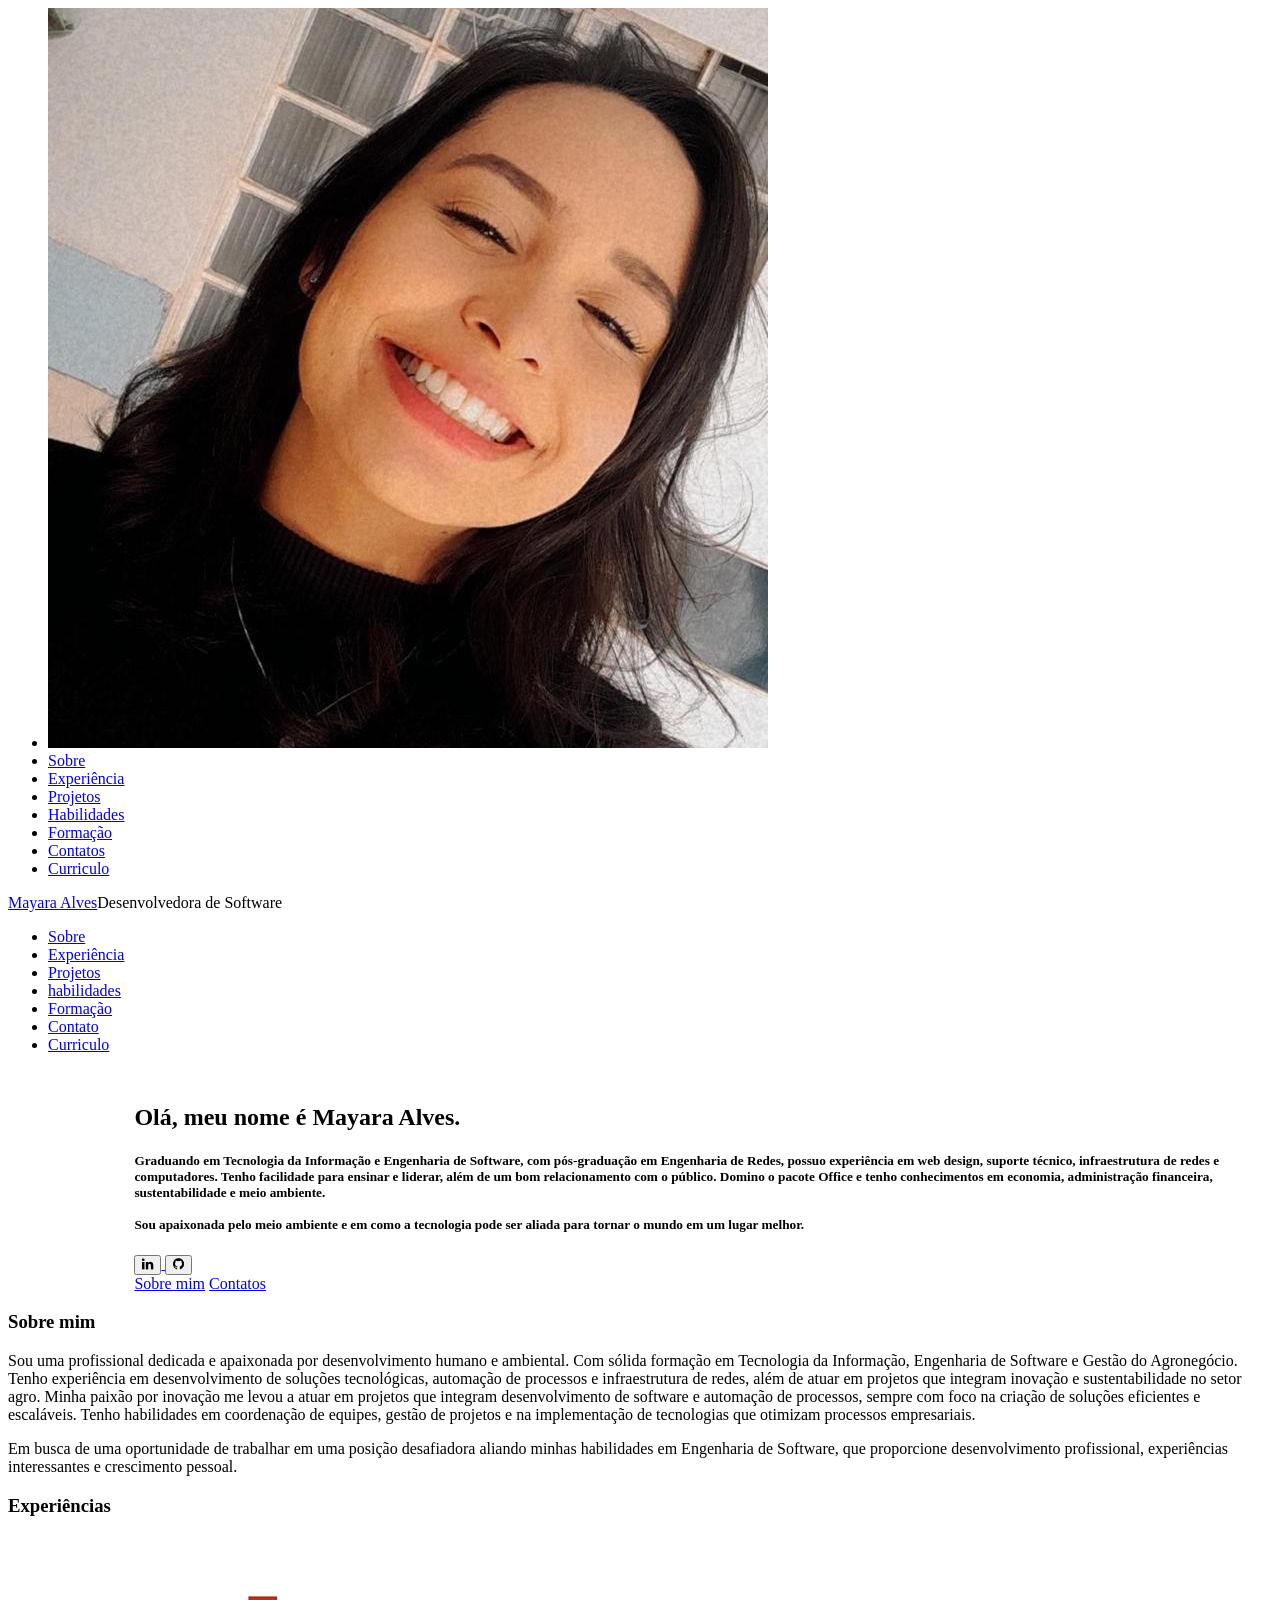
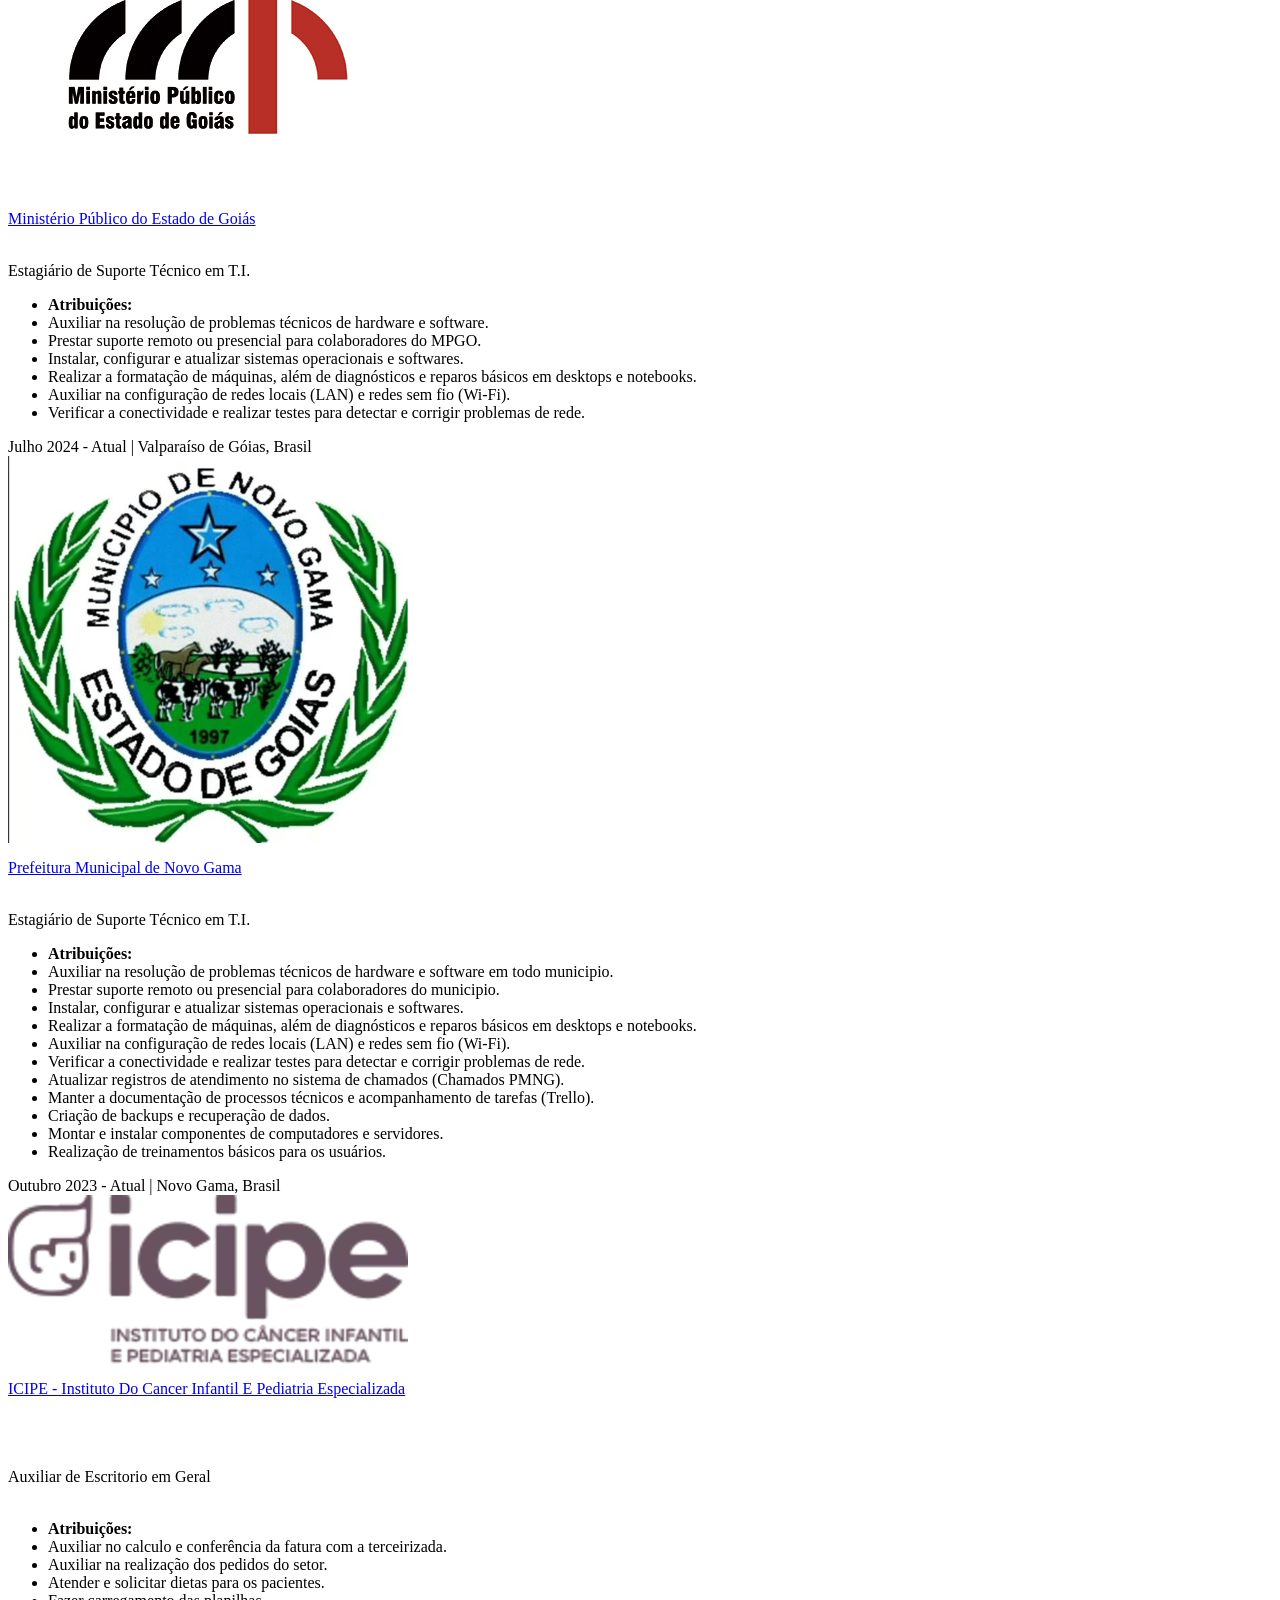
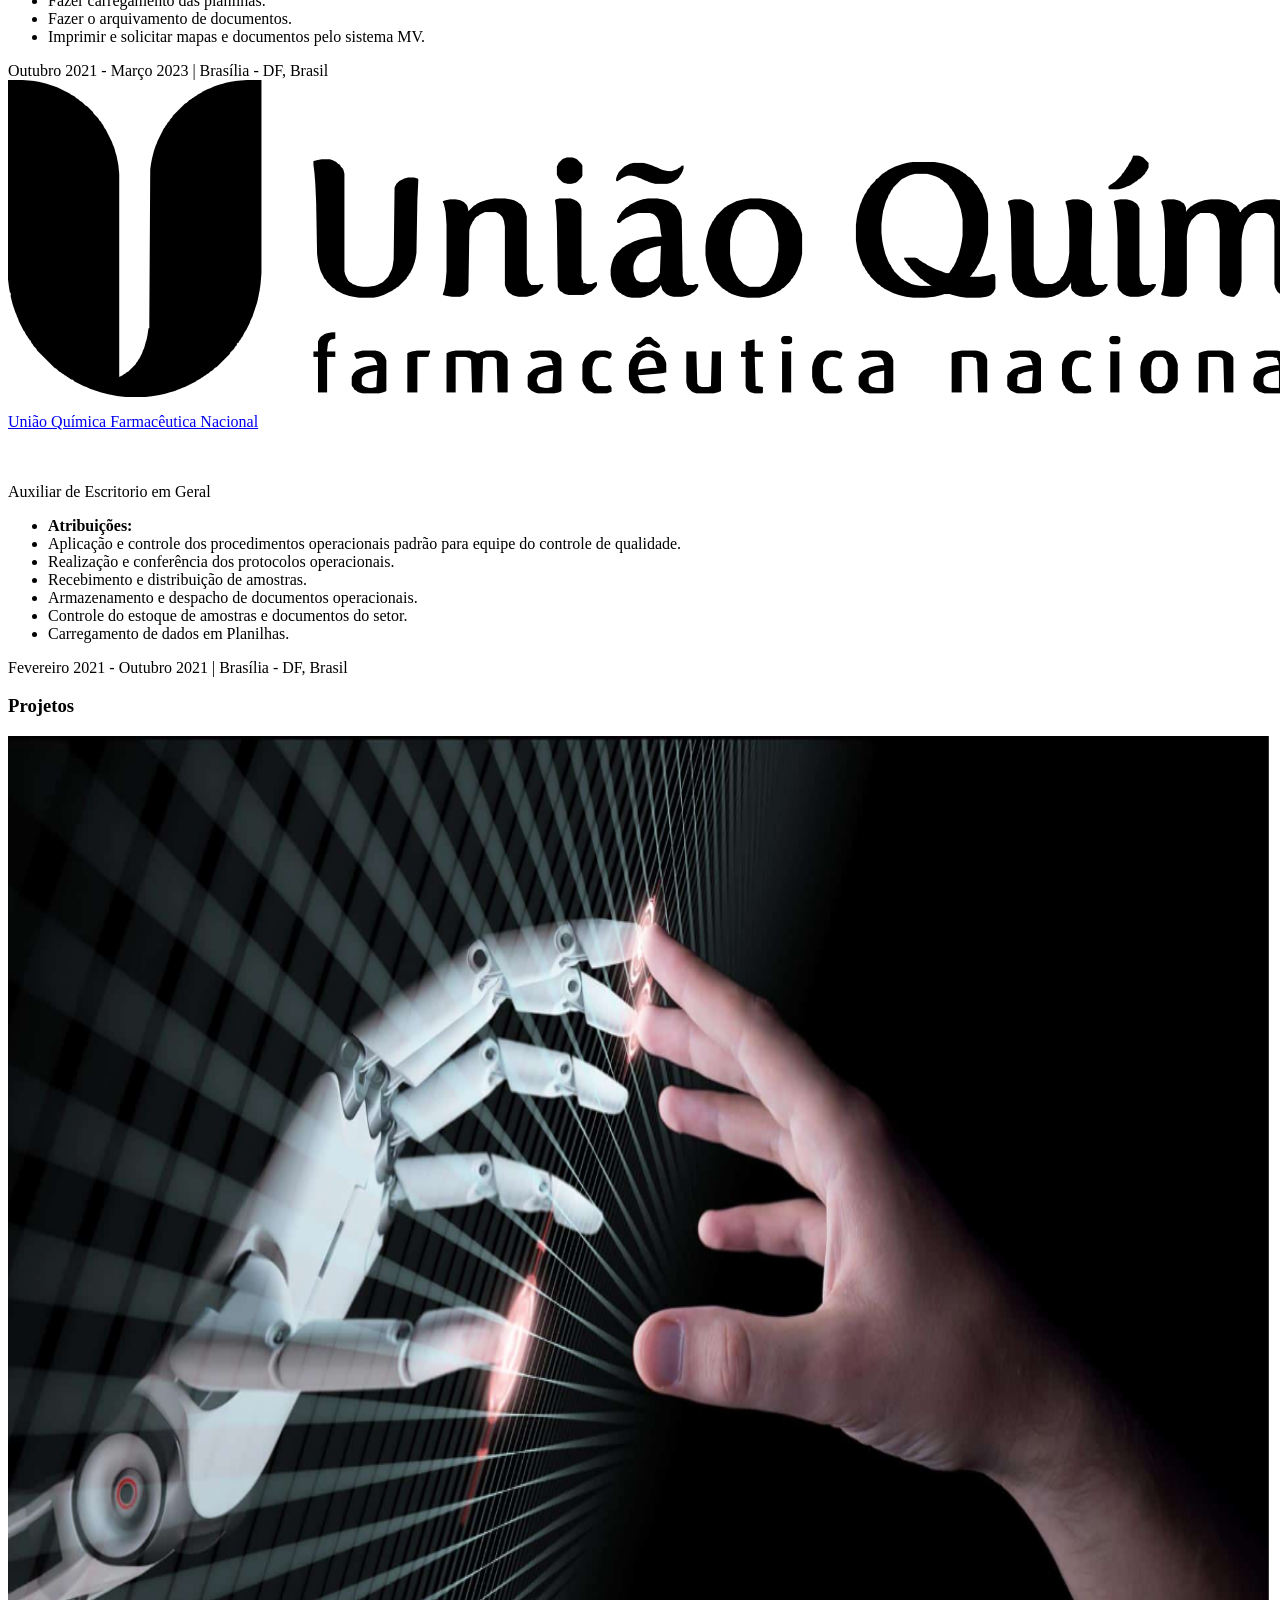
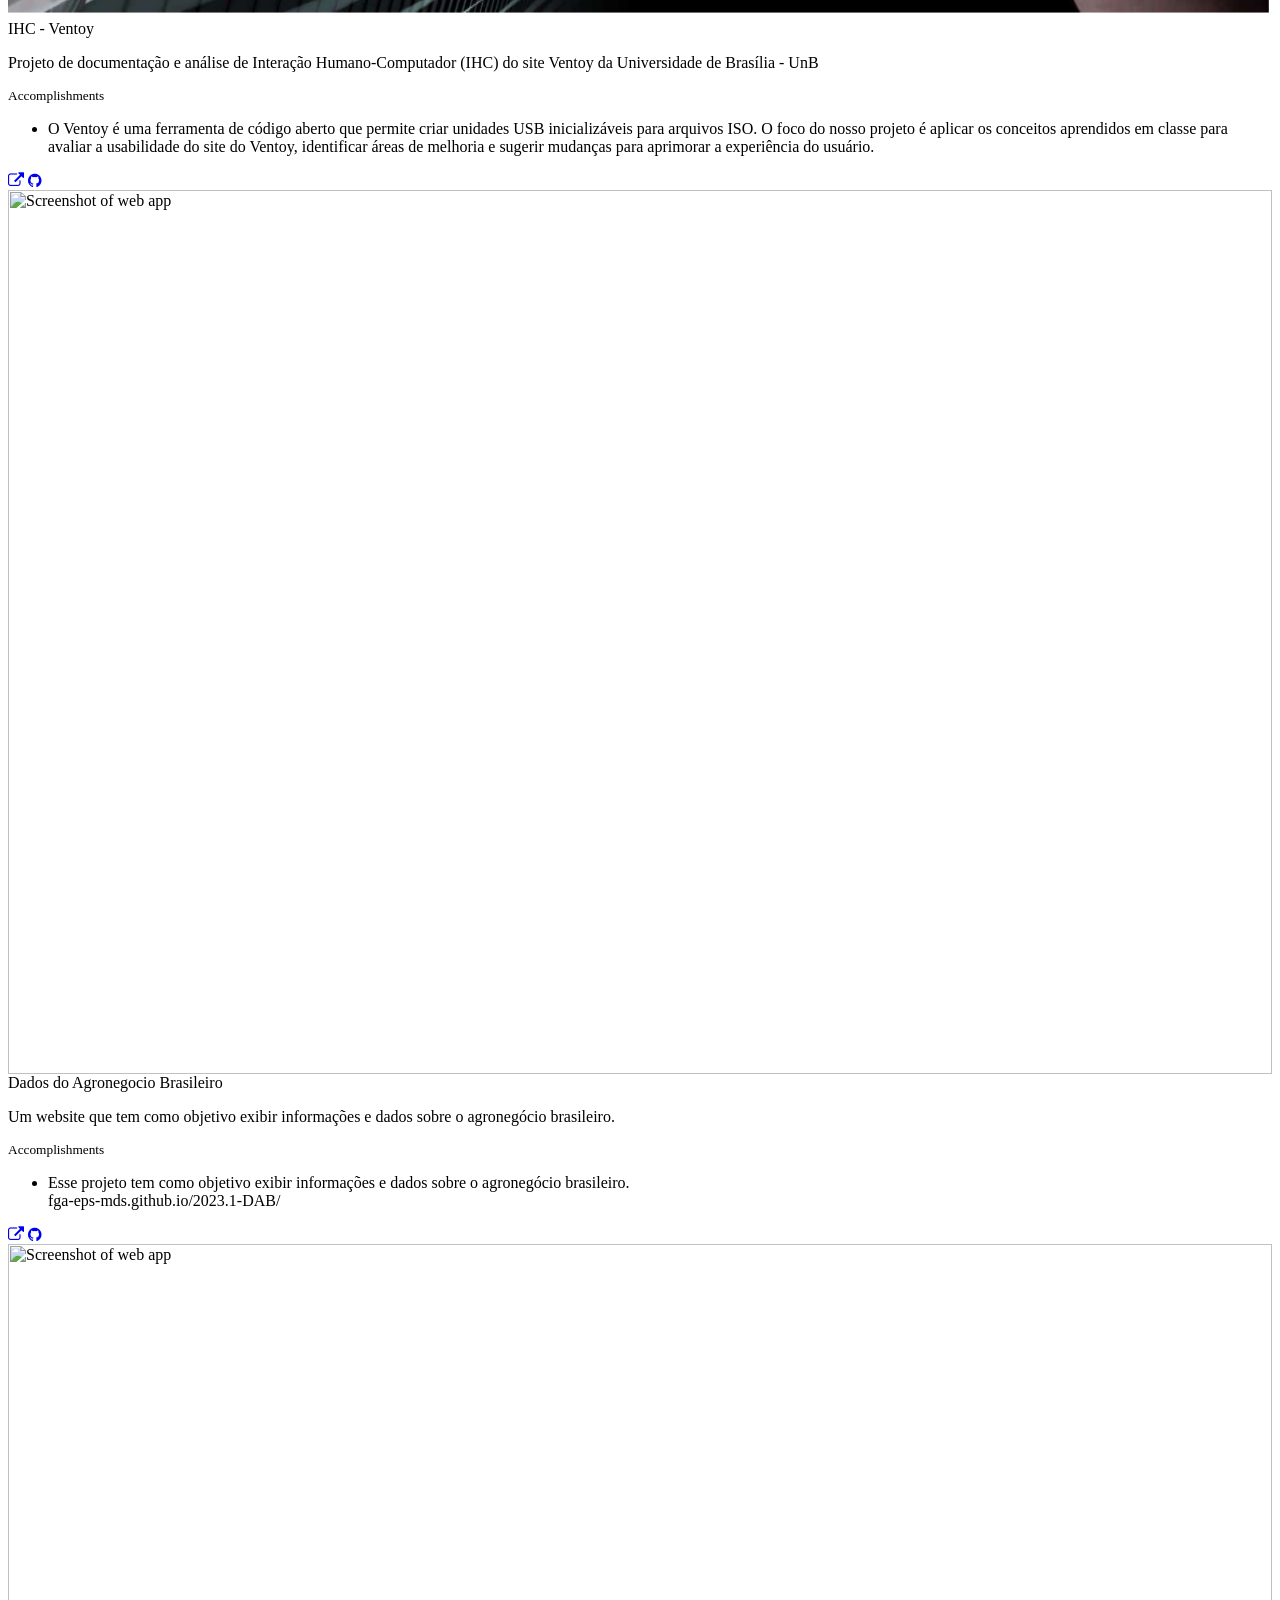
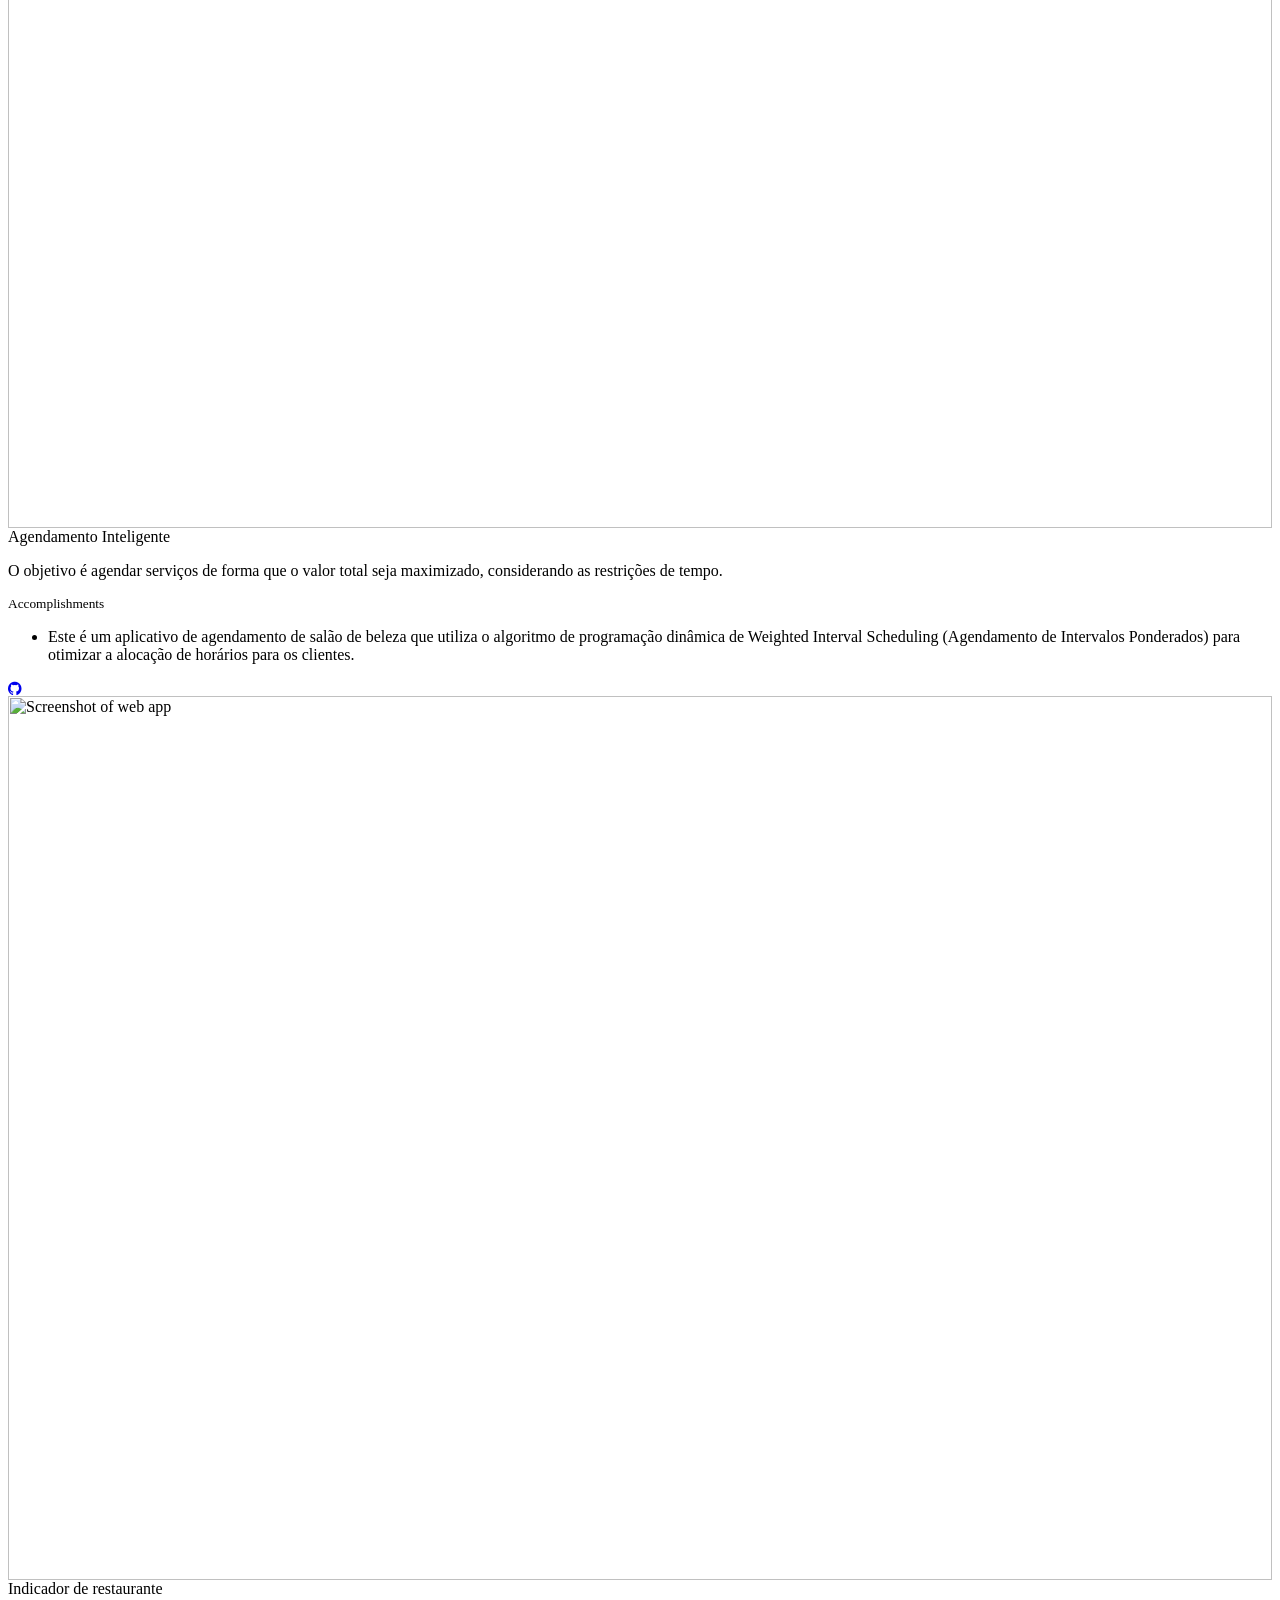
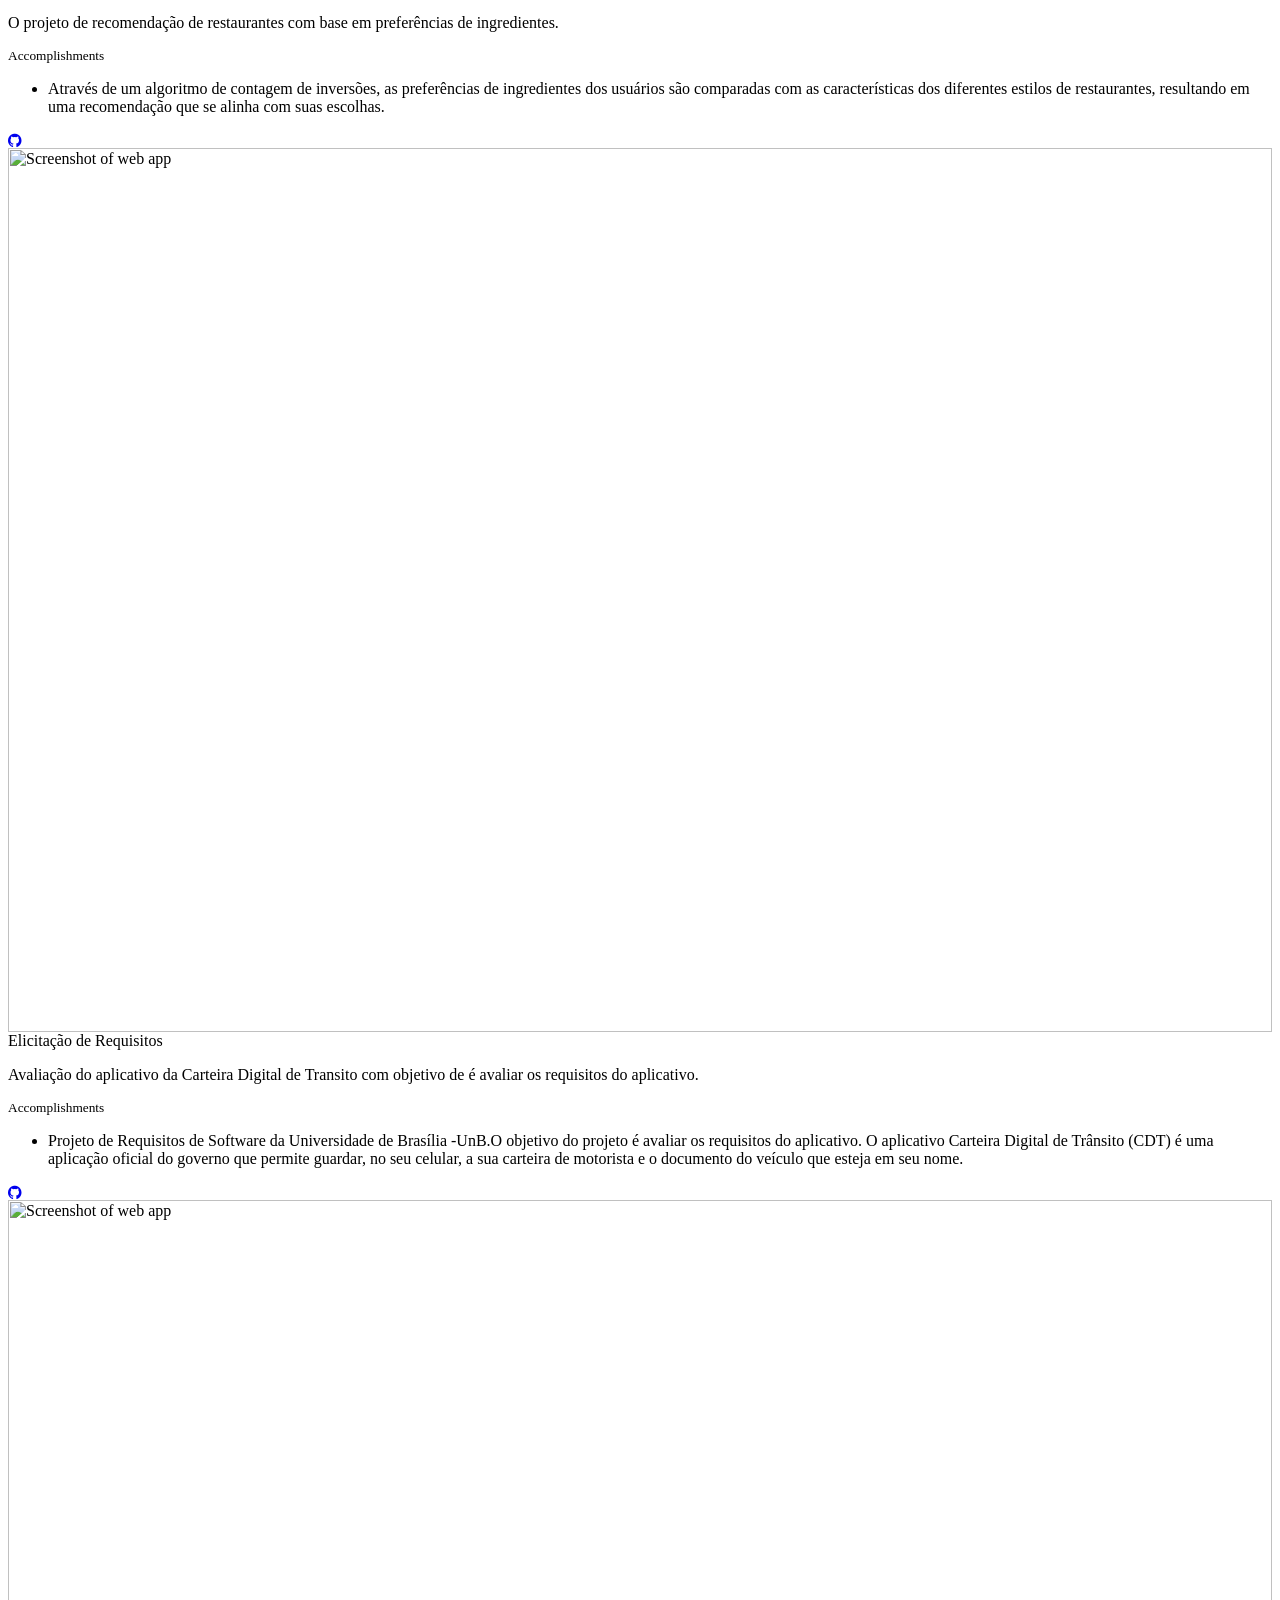
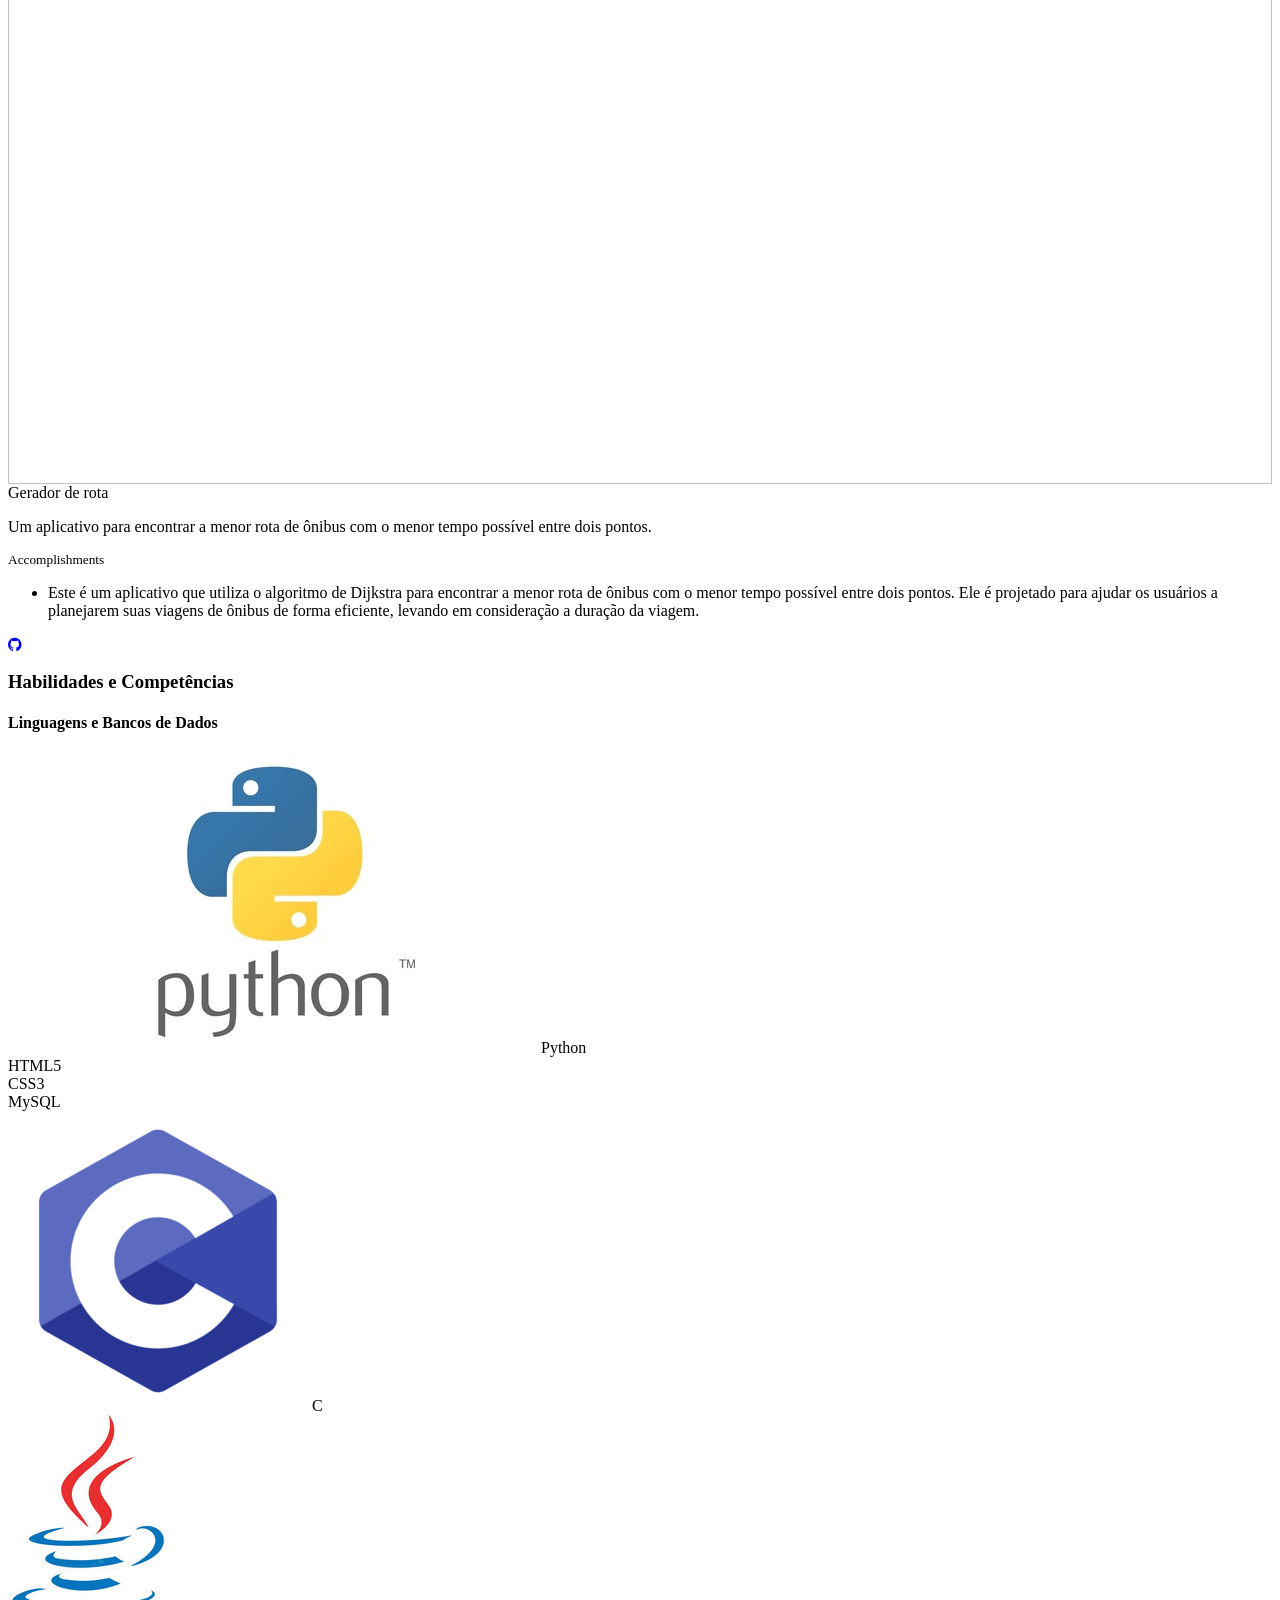
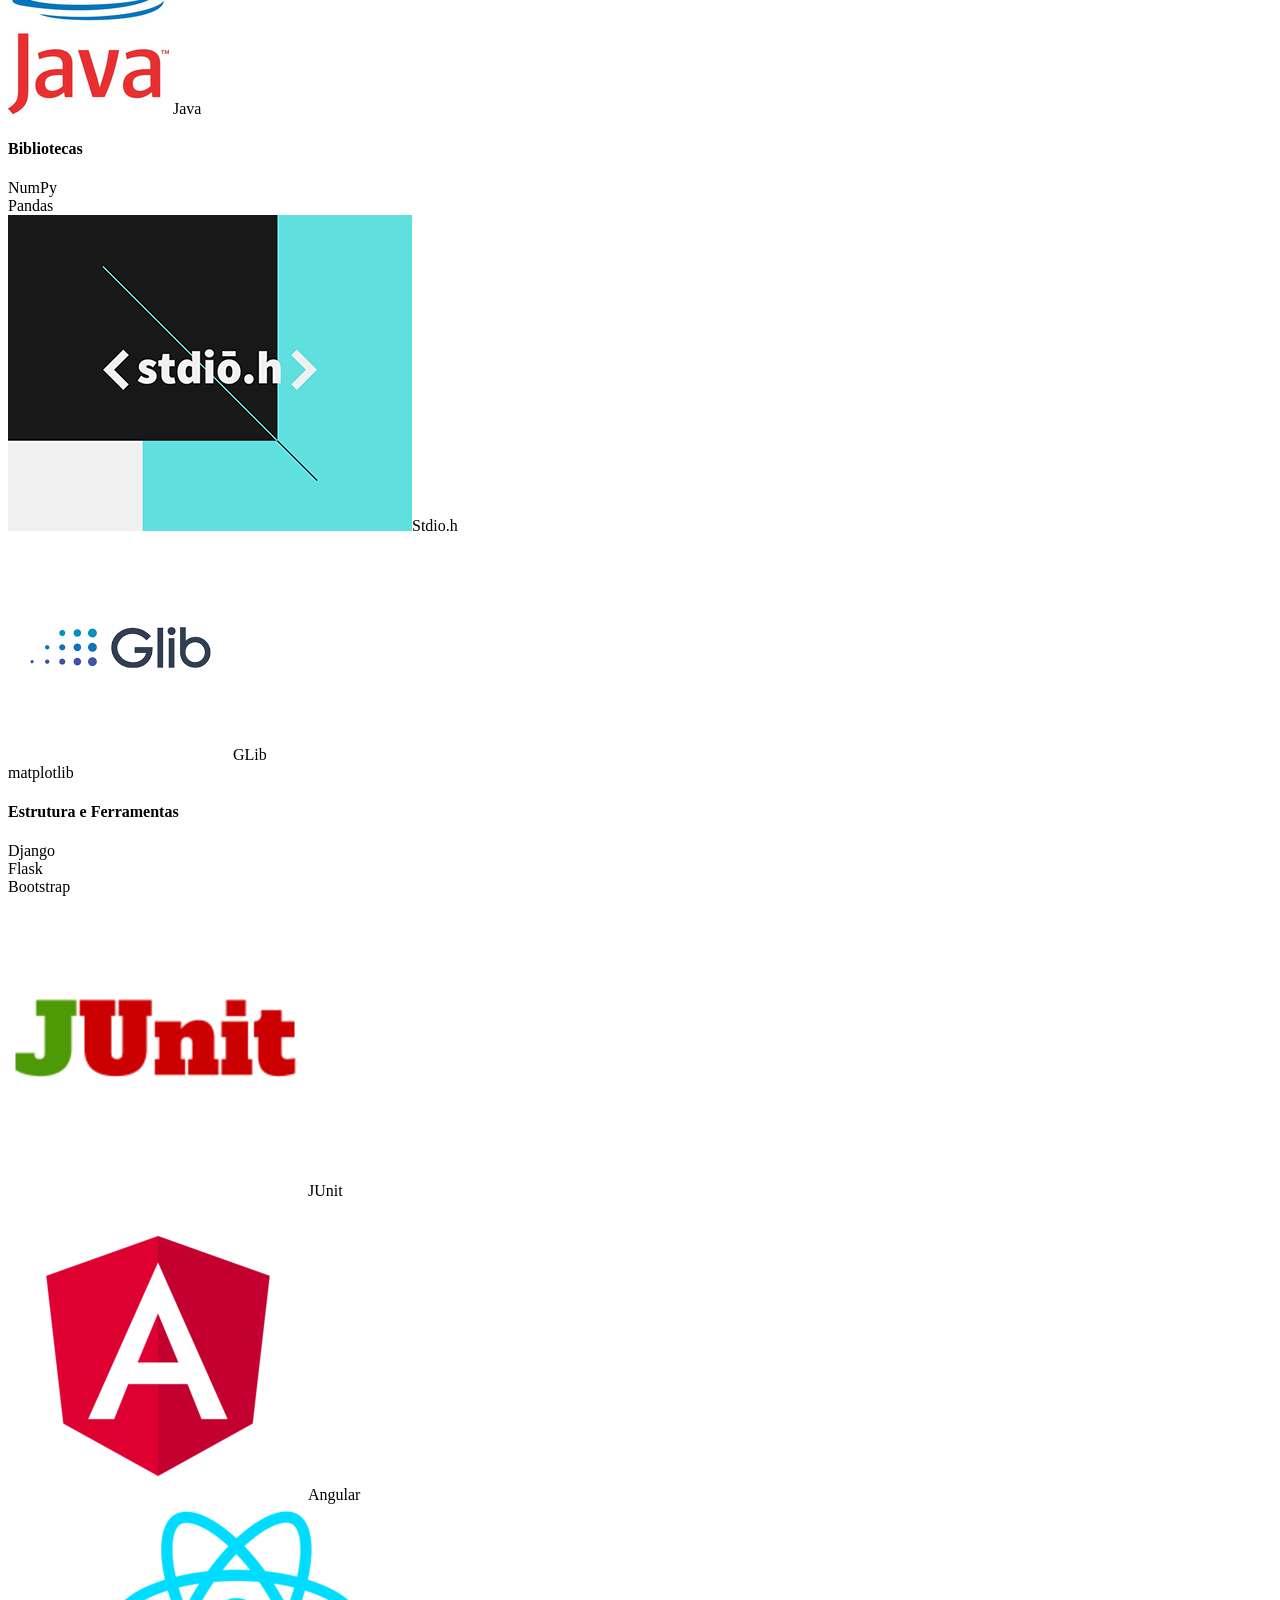
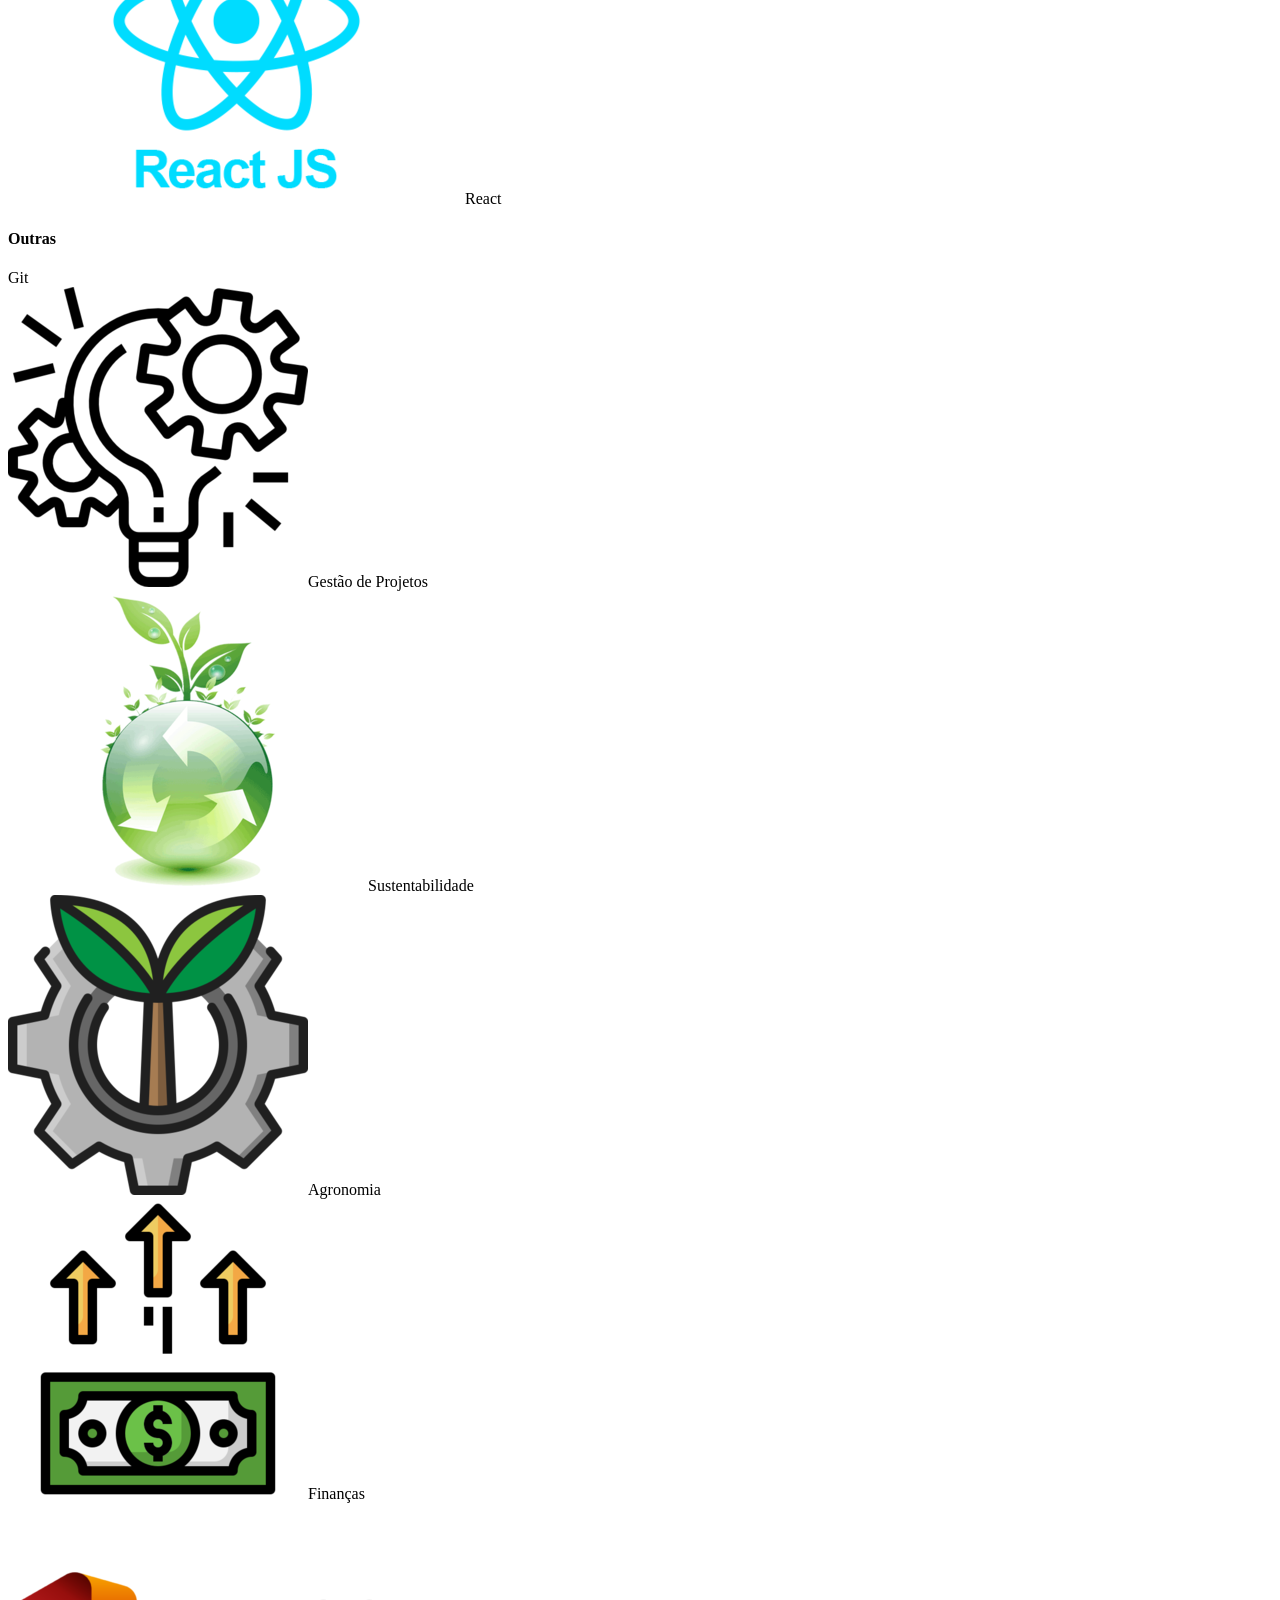
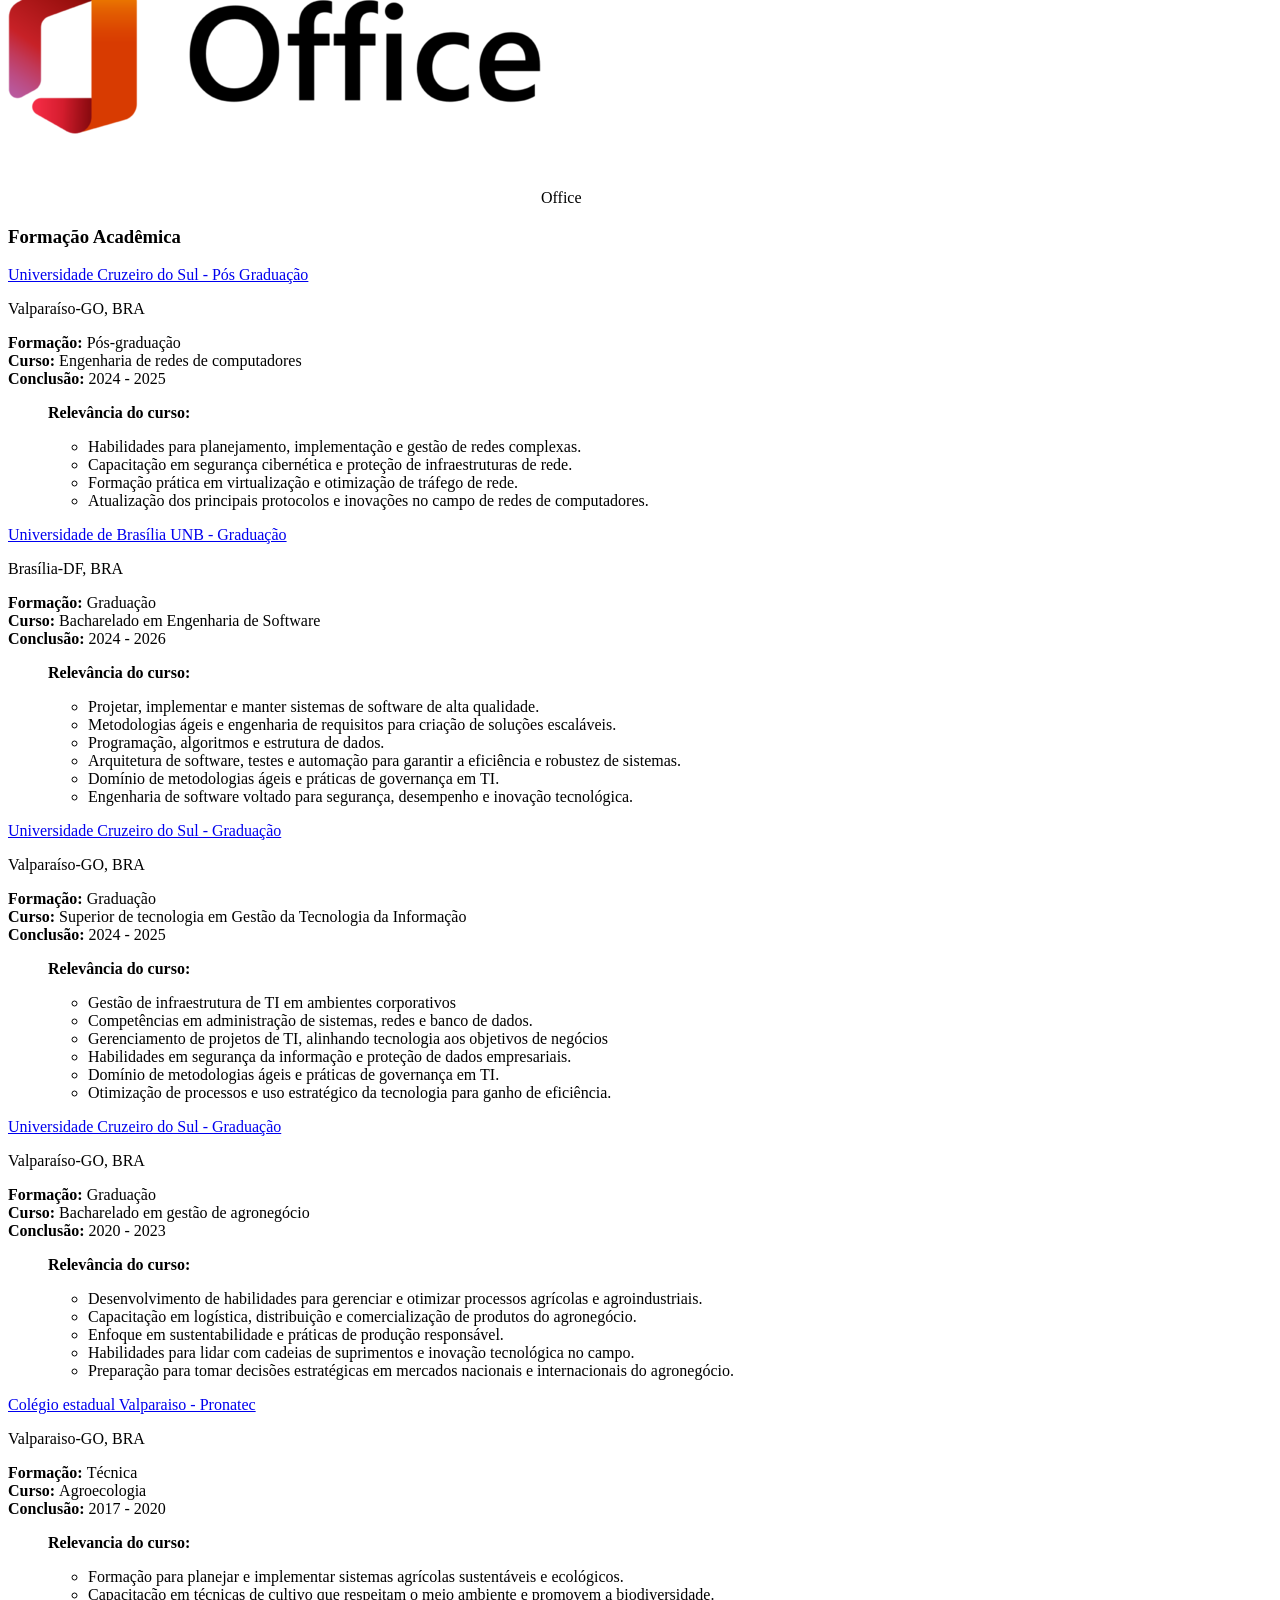
==== commit 211d518d: "Update index.html" ====
--- a/index.html
+++ b/index.html
@@ -261,21 +261,11 @@
           </h2>
         </blockquote> -->        
         <p>
-          I am a Computer Science Grad Student at Arizona State University. I enjoy problem-solving and coding. Always strive to bring 100% to the work I do.
-
-          I have worked on technologies like Python, Django, Flask, MySQL, PostgreSQL, MongoDB, HTML5, CSS, Java, C++ during my bachelor's. I have 19 months of professional work experience which helped me strengthen my experience in Python, Flask, and Django.
-
-          I am passionate about developing complex applications that solve real-world problems impacting millions of users.
-        </p>
-        <p>
-          <ul>
-            <li><b>Languages:</b> Python, Java, JavaScript, C, C++, HTML/CSS, Bash</li>
-            <li><b>Databases:</b> MySQL, PostgreSQL, MongoDB</li>
-            <li><b>Libraries:</b> NumPy, Pandas, OpenCV</li>
-            <li><b>Frameworks:</b> Flask, Django, Node.js, Keras, TensorFlow, PyTorch, Bootstrap, Apache Beam</li>
-            <li><b>Tools & Technologies:</b> Git, Docker, AWS, GCP, Heroku, JIRA</li>
-          </ul>
-          
+          Sou uma profissional dedicada e apaixonada por desenvolvimento humano e ambiental. 
+
+           Com sólida formação em Tecnologia da Informação, Engenharia de Software e Gestão do Agronegócio. Tenho experiência em desenvolvimento de soluções tecnológicas, automação de processos e infraestrutura de redes, além de atuar em projetos que integram inovação e sustentabilidade no setor agro.
+       
+          Minha paixão por inovação me levou a atuar em projetos que integram desenvolvimento de software e automação de processos, sempre com foco na criação de soluções eficientes e escaláveis. Tenho habilidades em coordenação de equipes, gestão de projetos e na implementação de tecnologias que otimizam processos empresariais.
         </p>
         <p>
       Em busca de uma oportunidade de trabalhar em uma posição desafiadora aliando minhas habilidades em Engenharia de Software, que proporcione desenvolvimento profissional, experiências interessantes e crescimento pessoal.
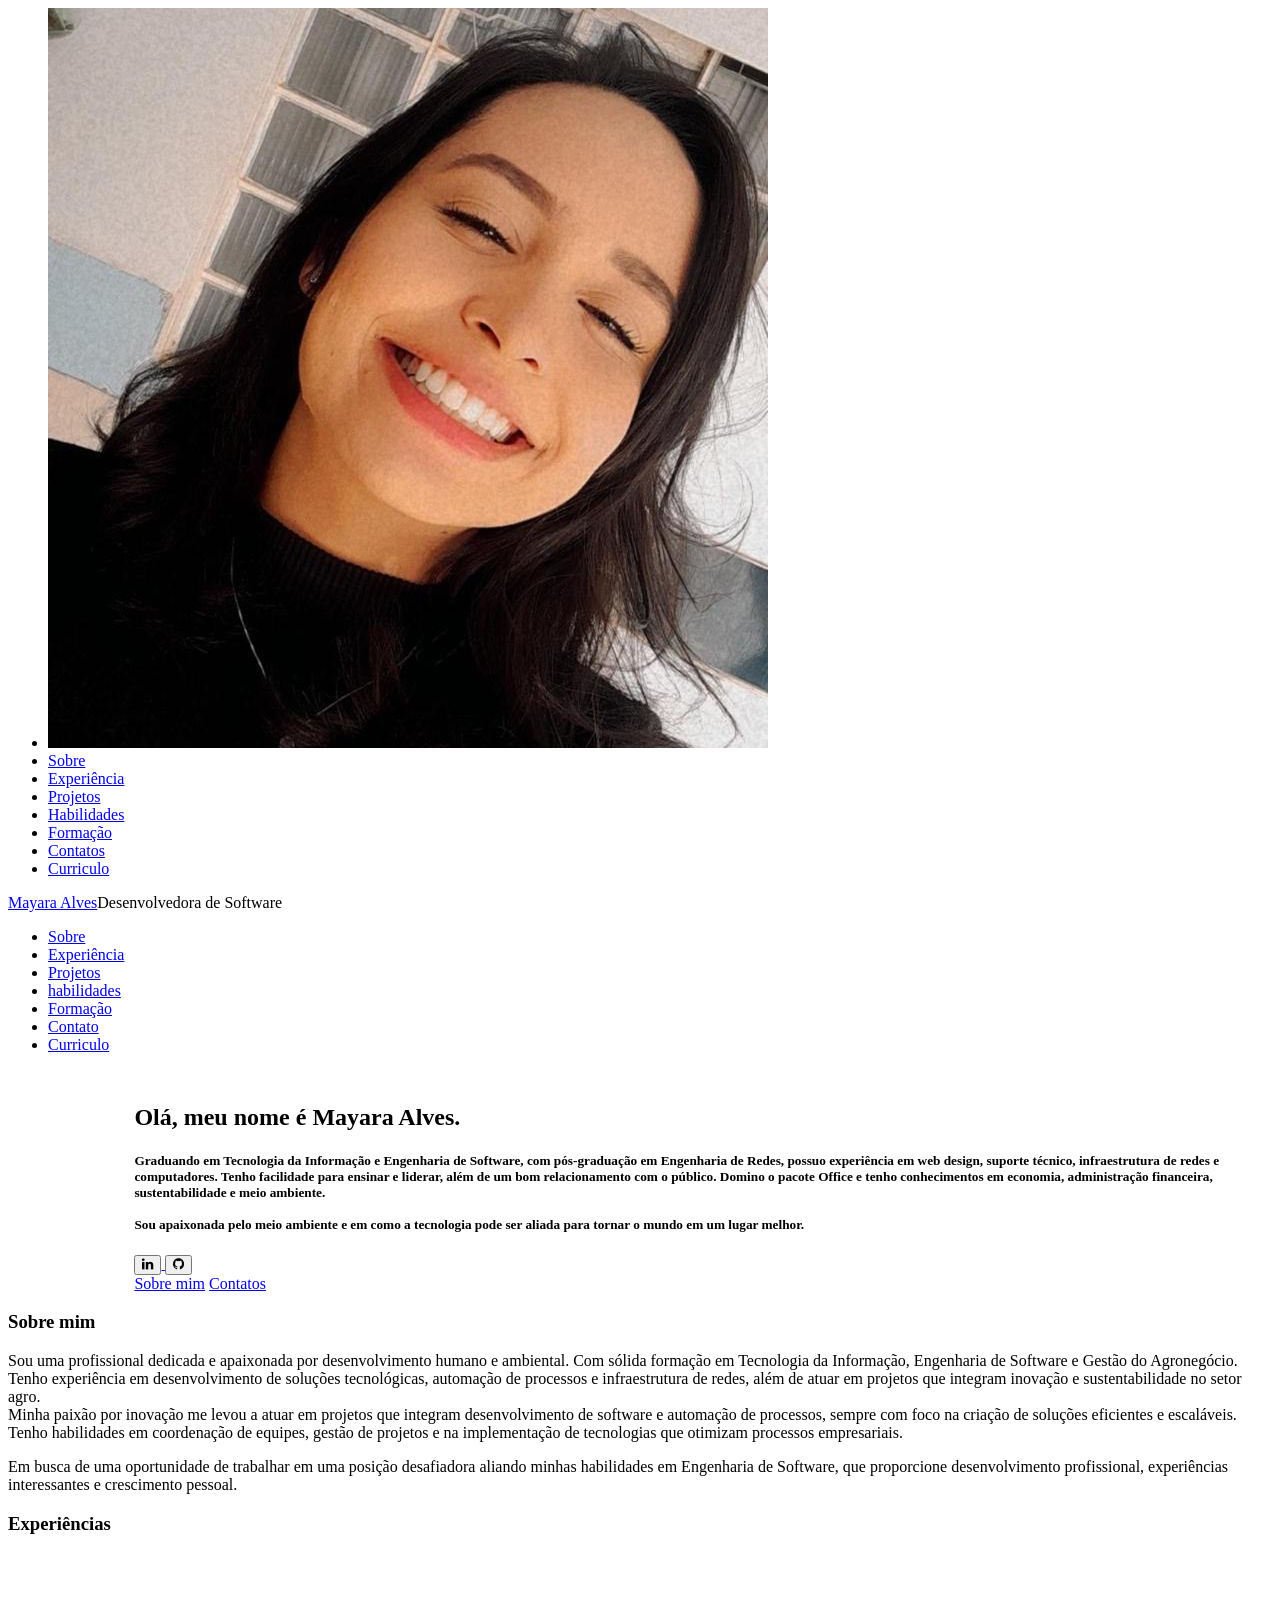
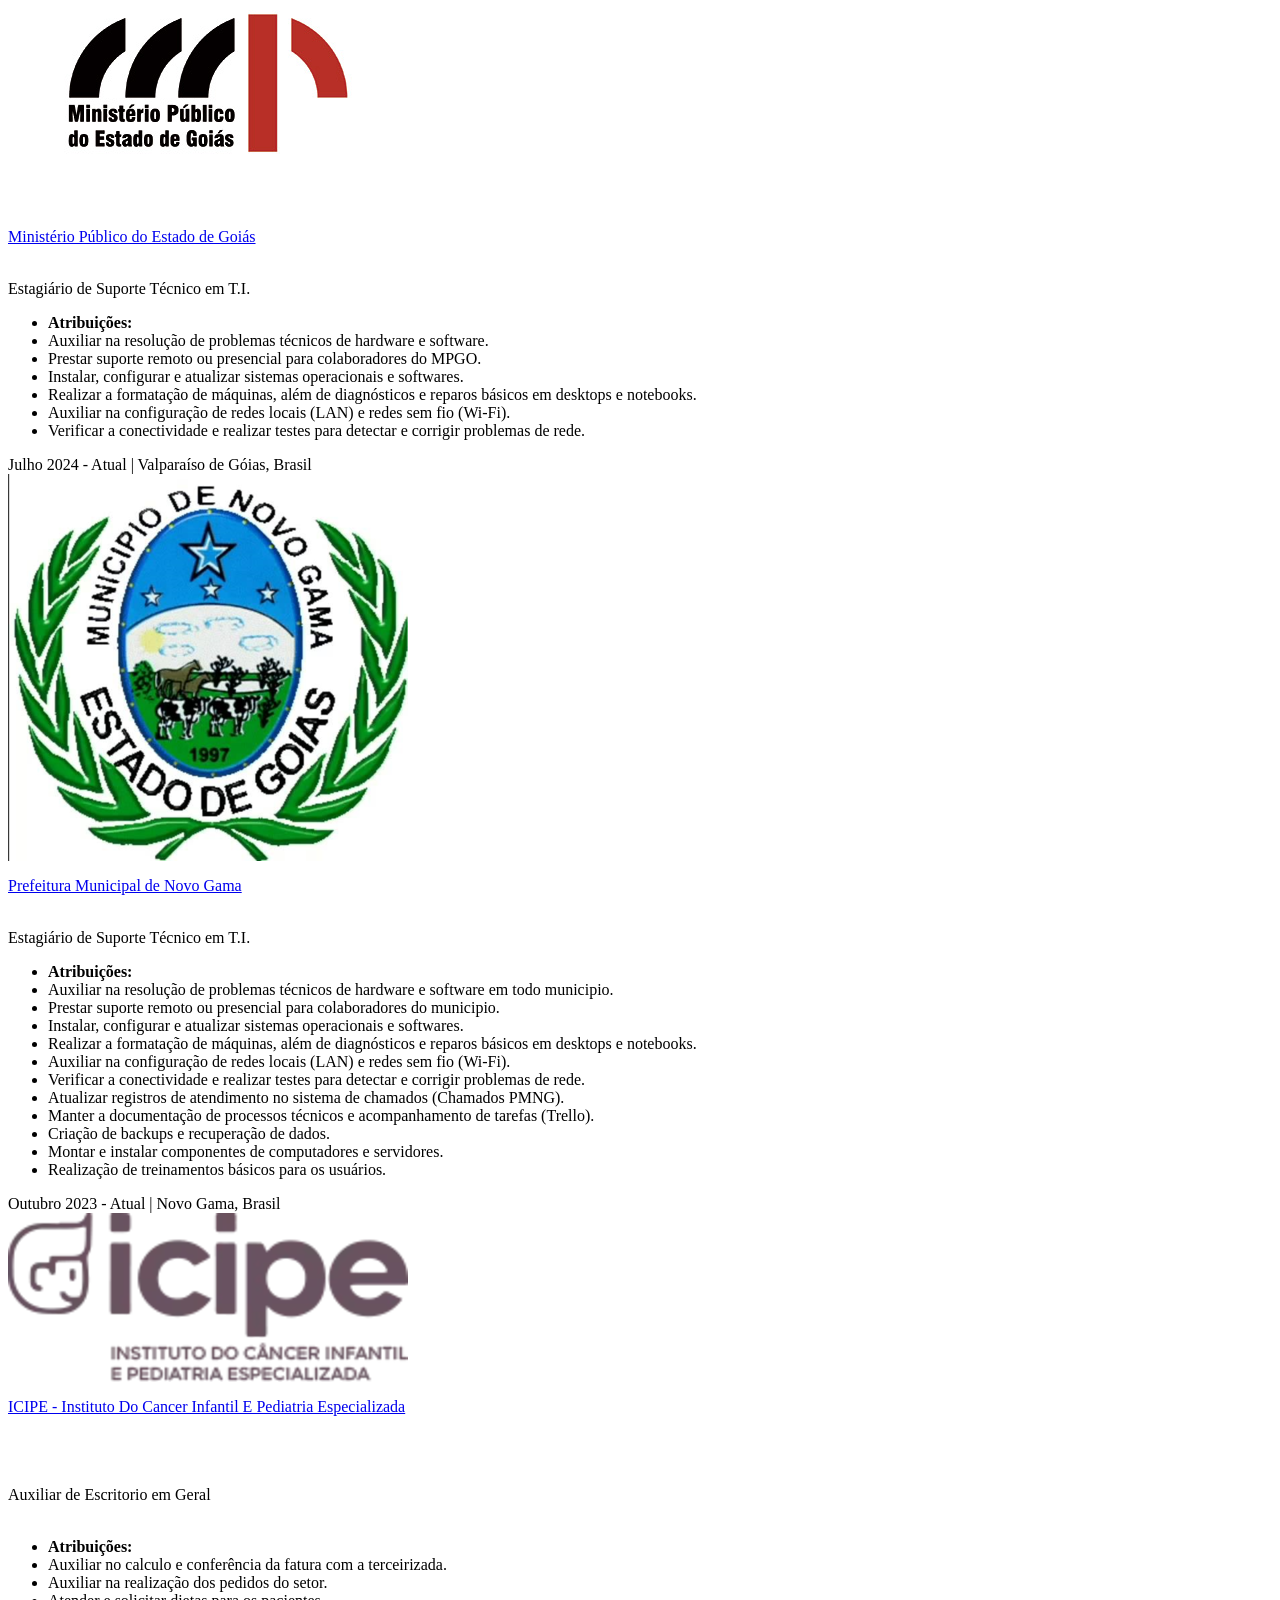
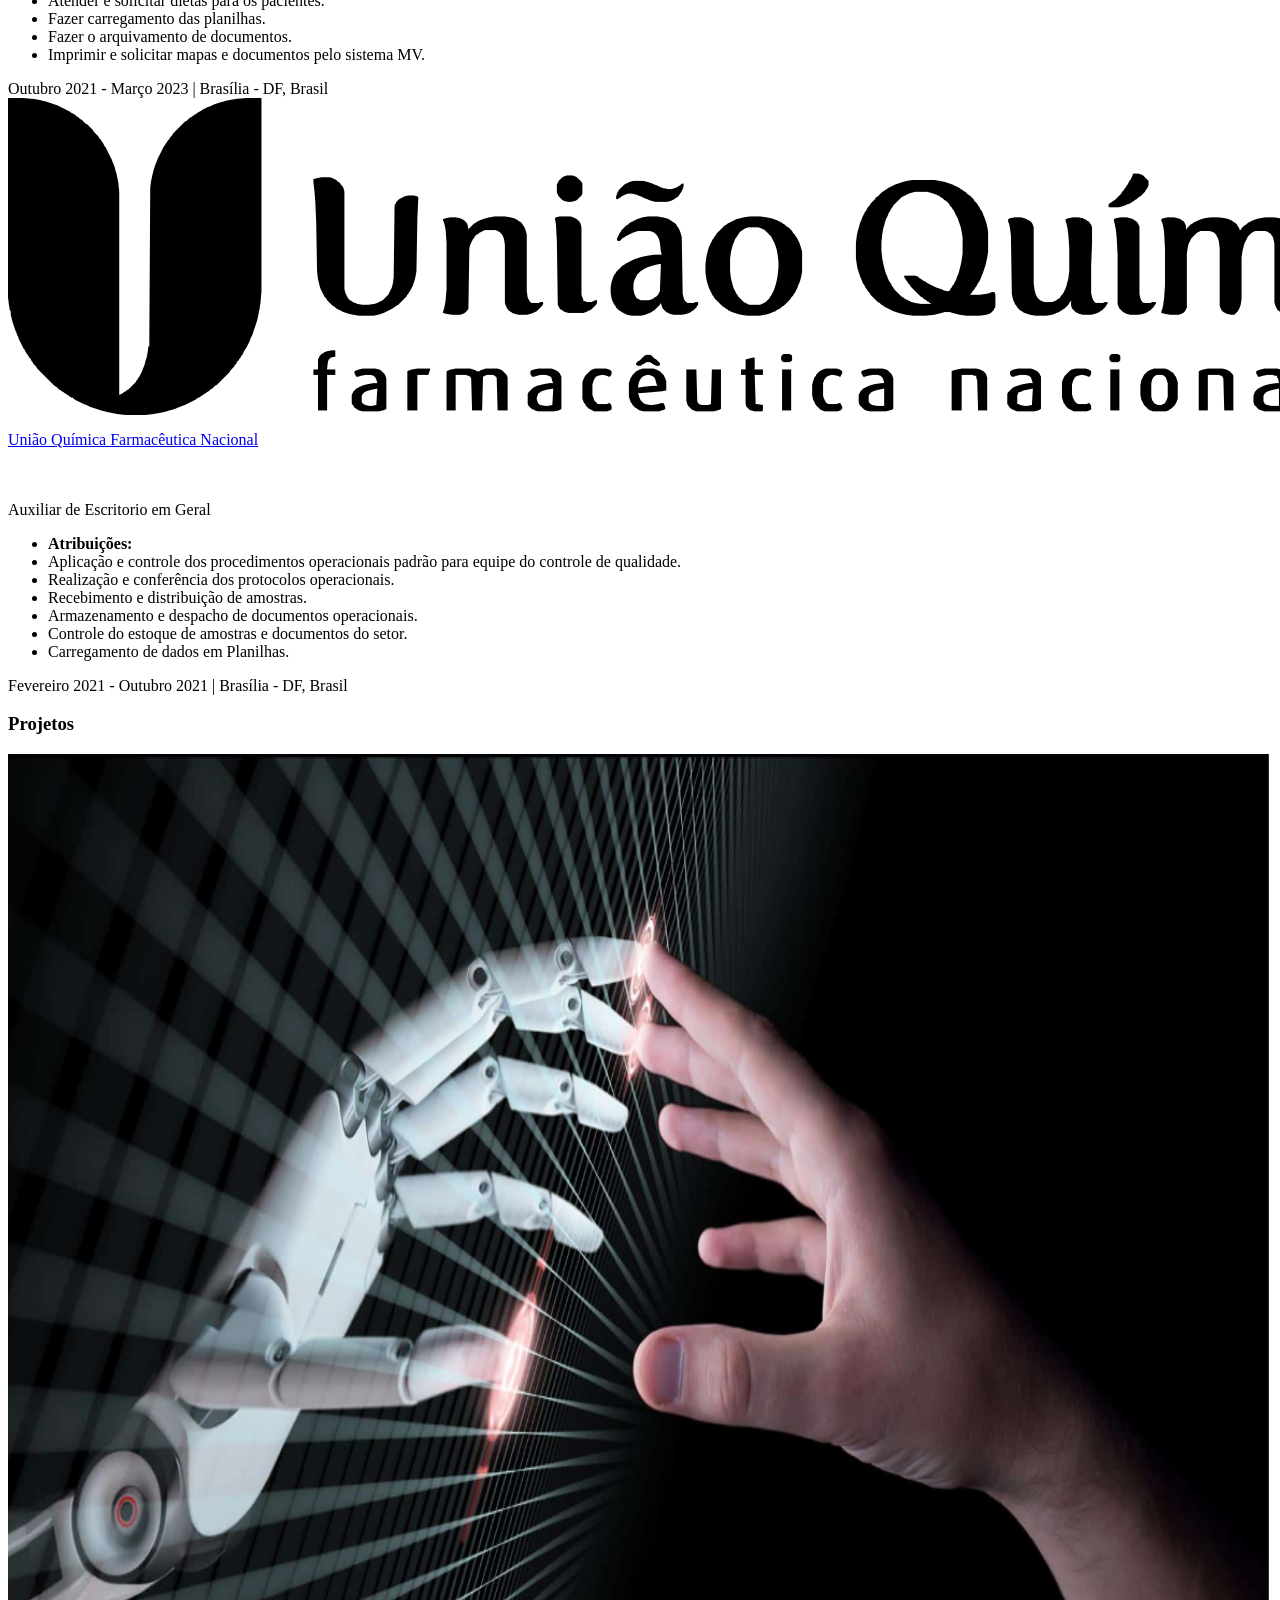
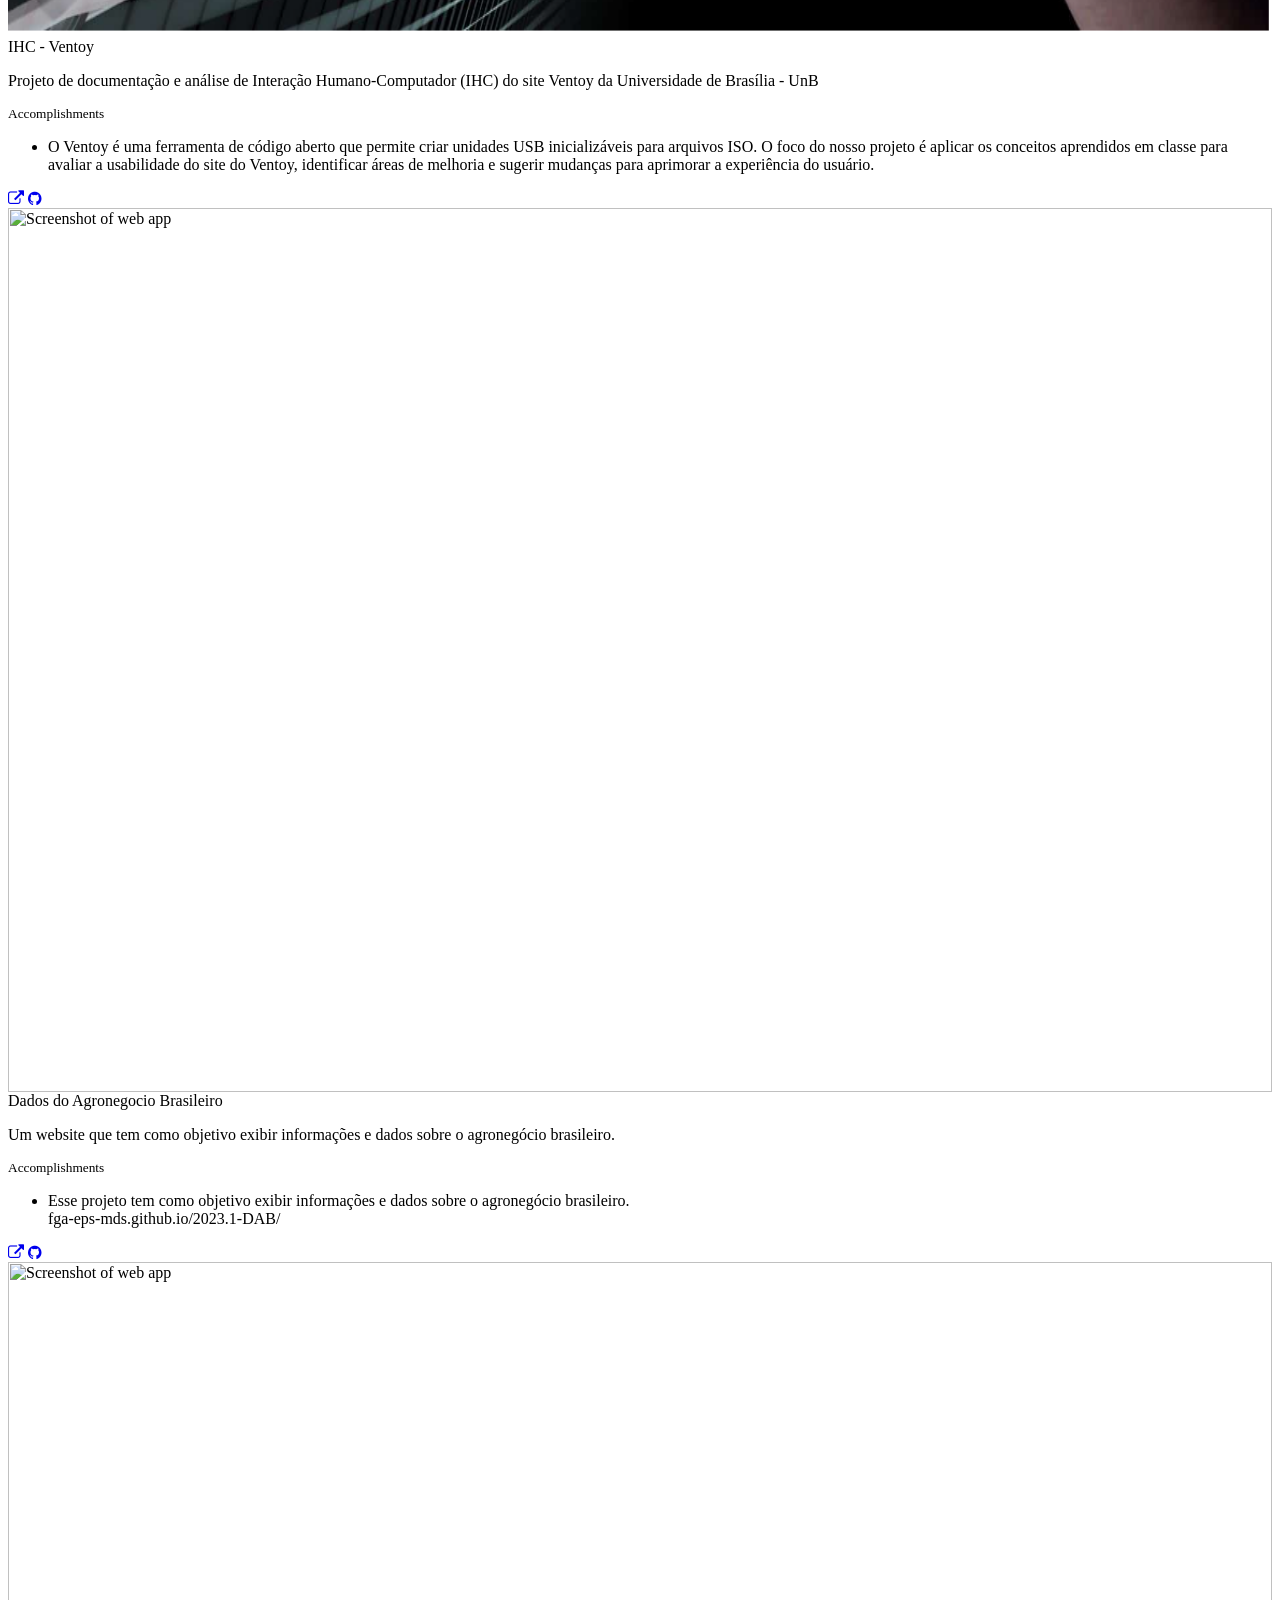
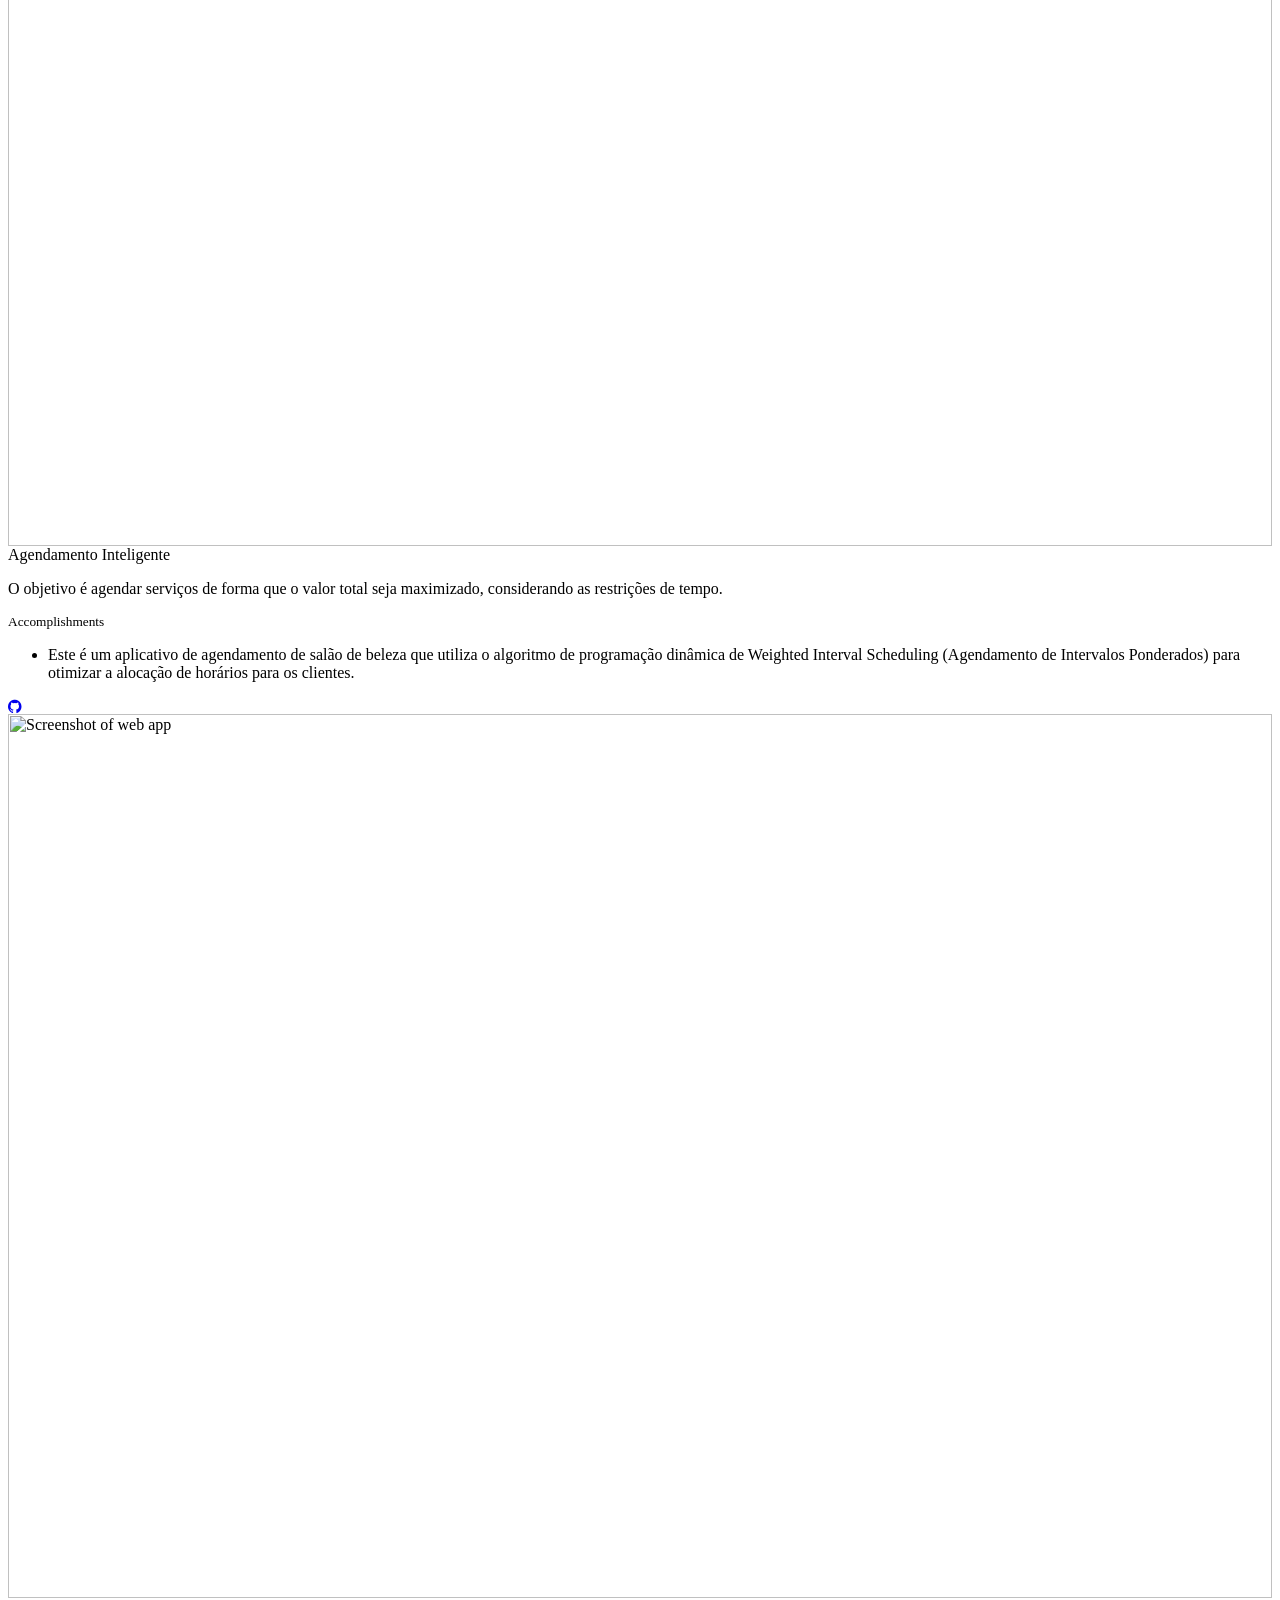
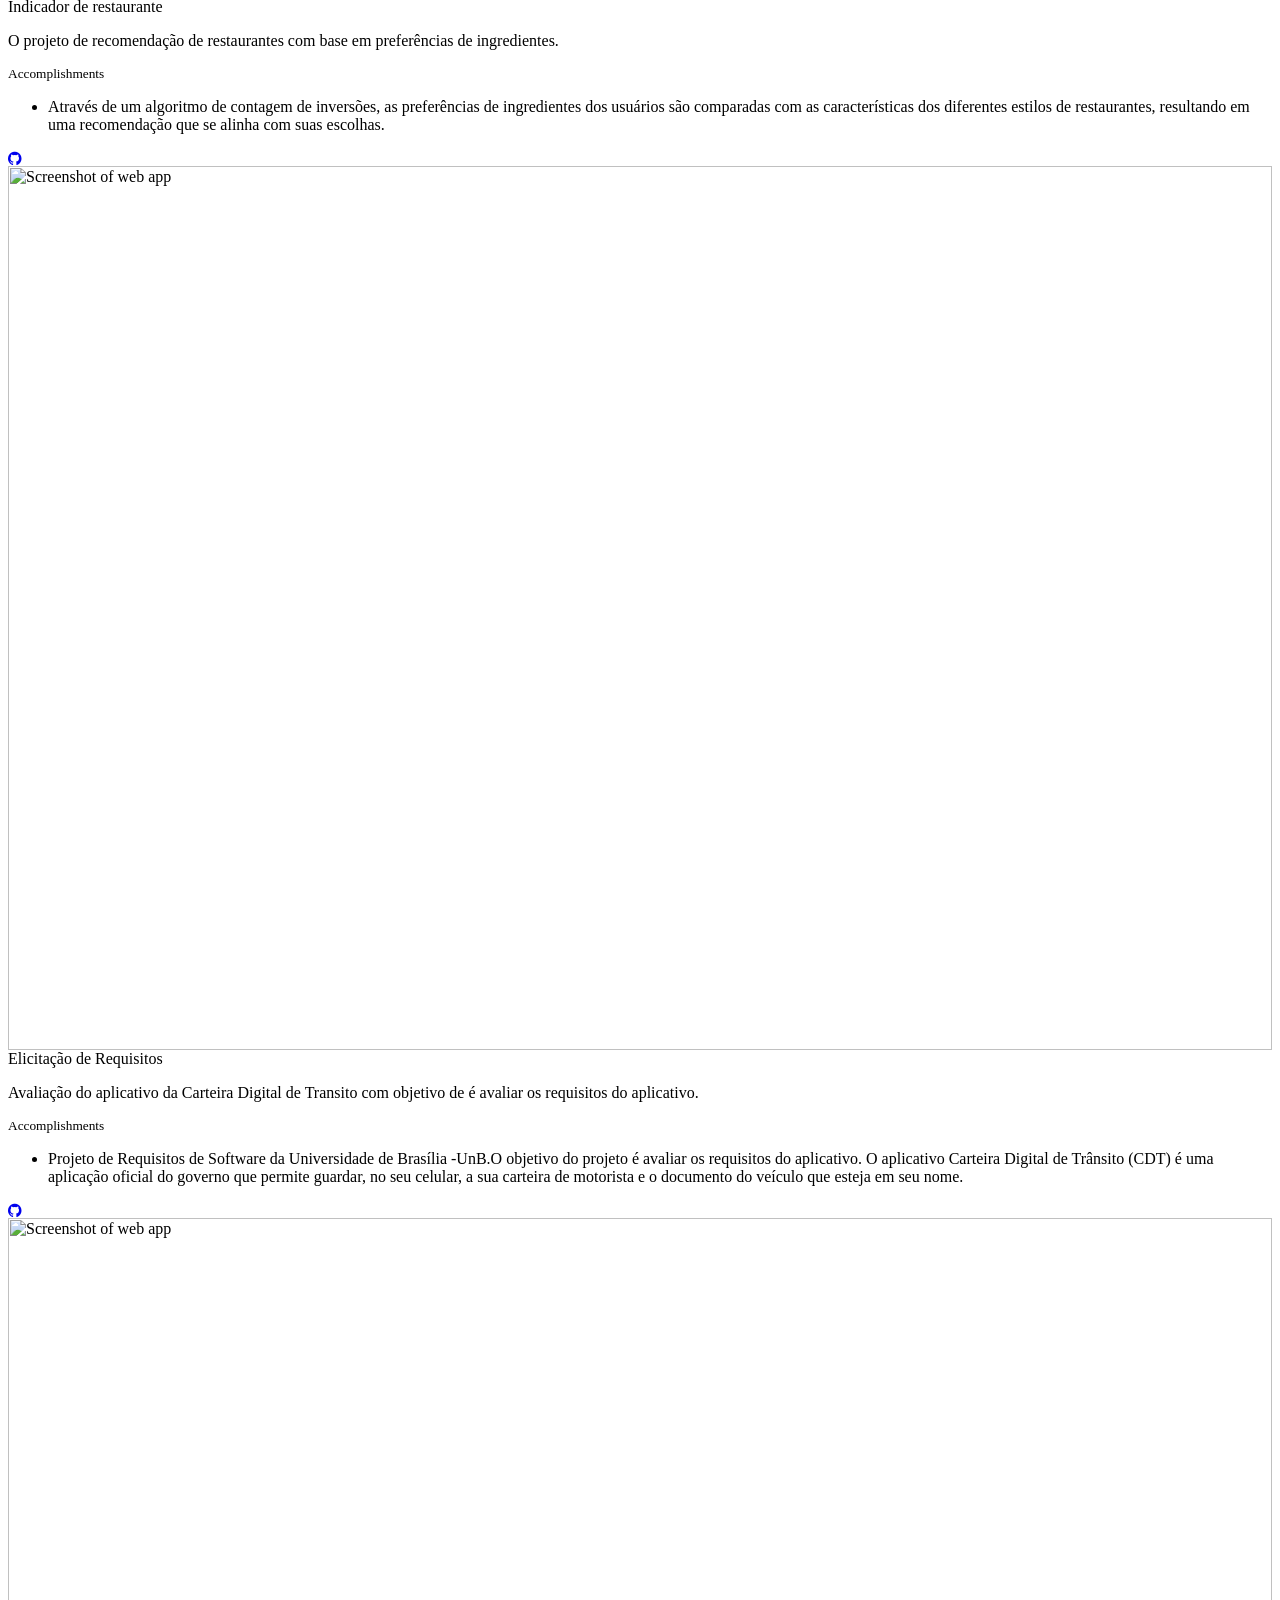
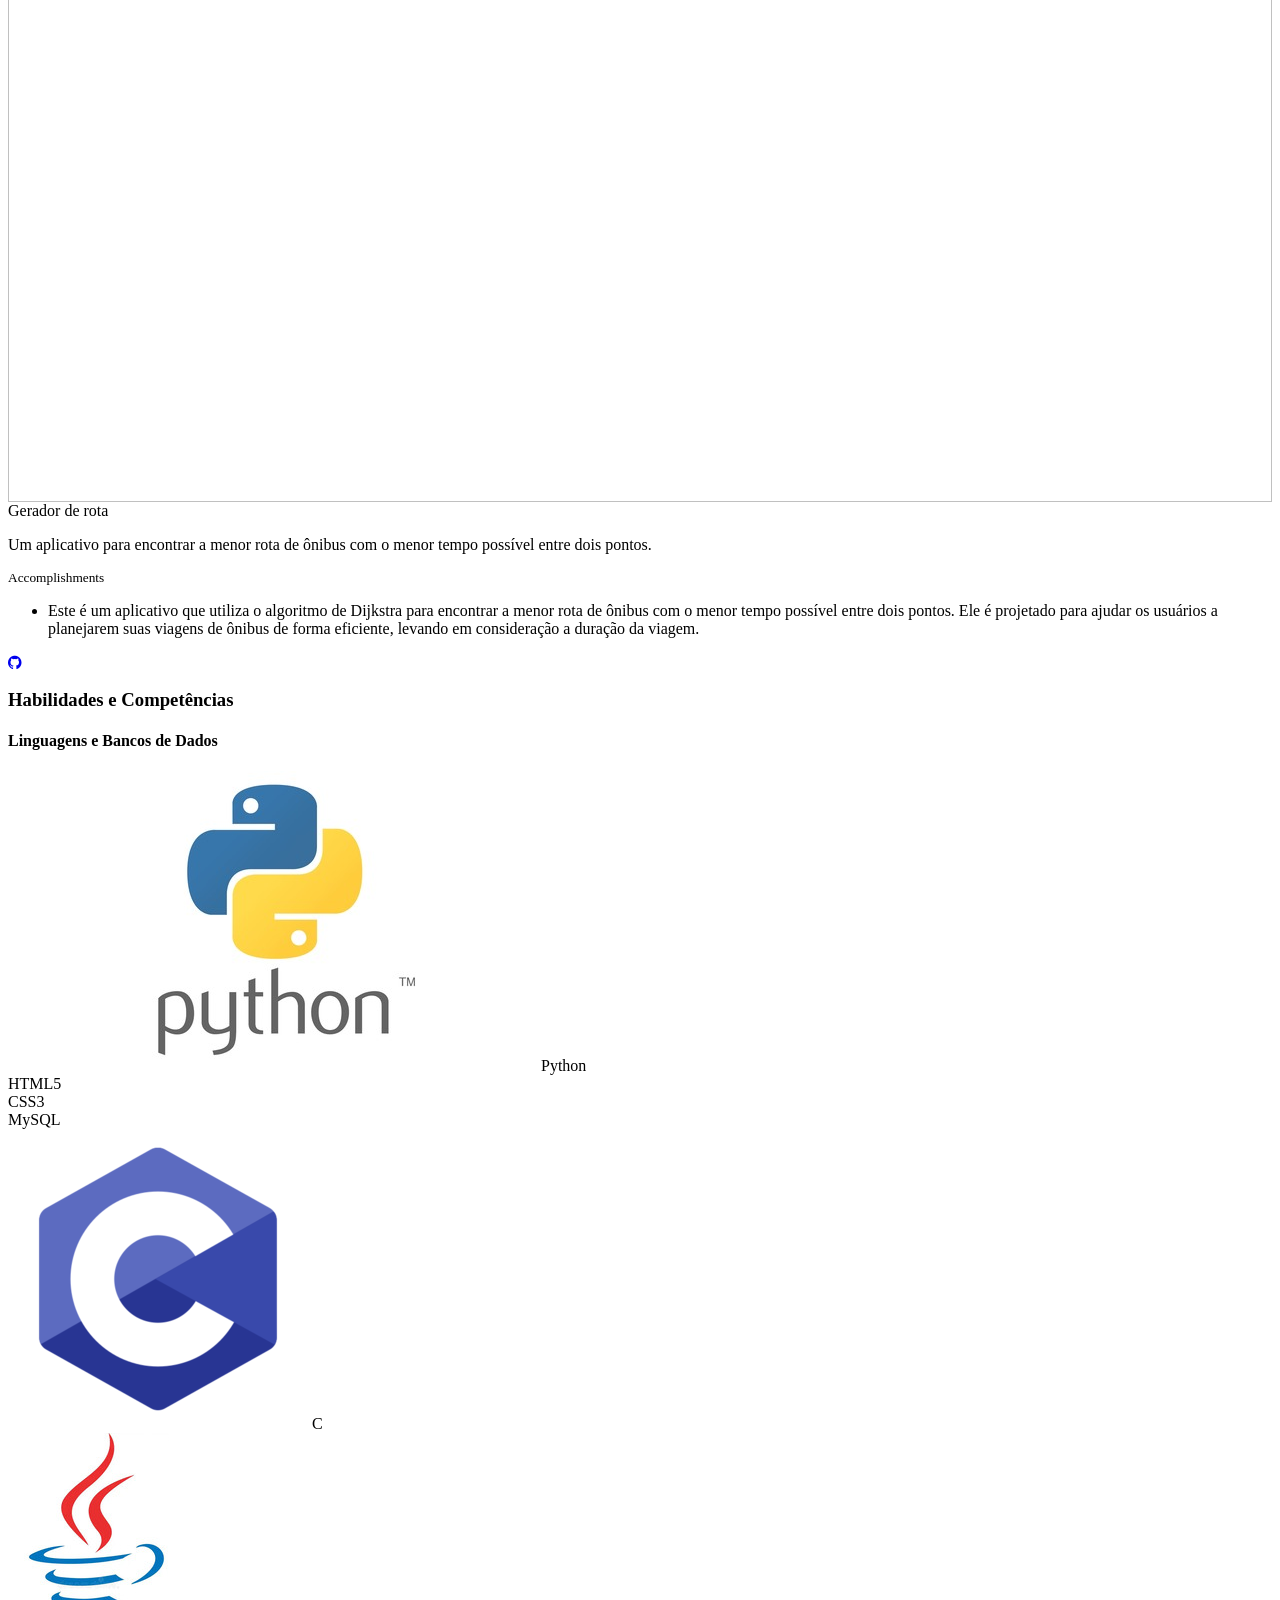
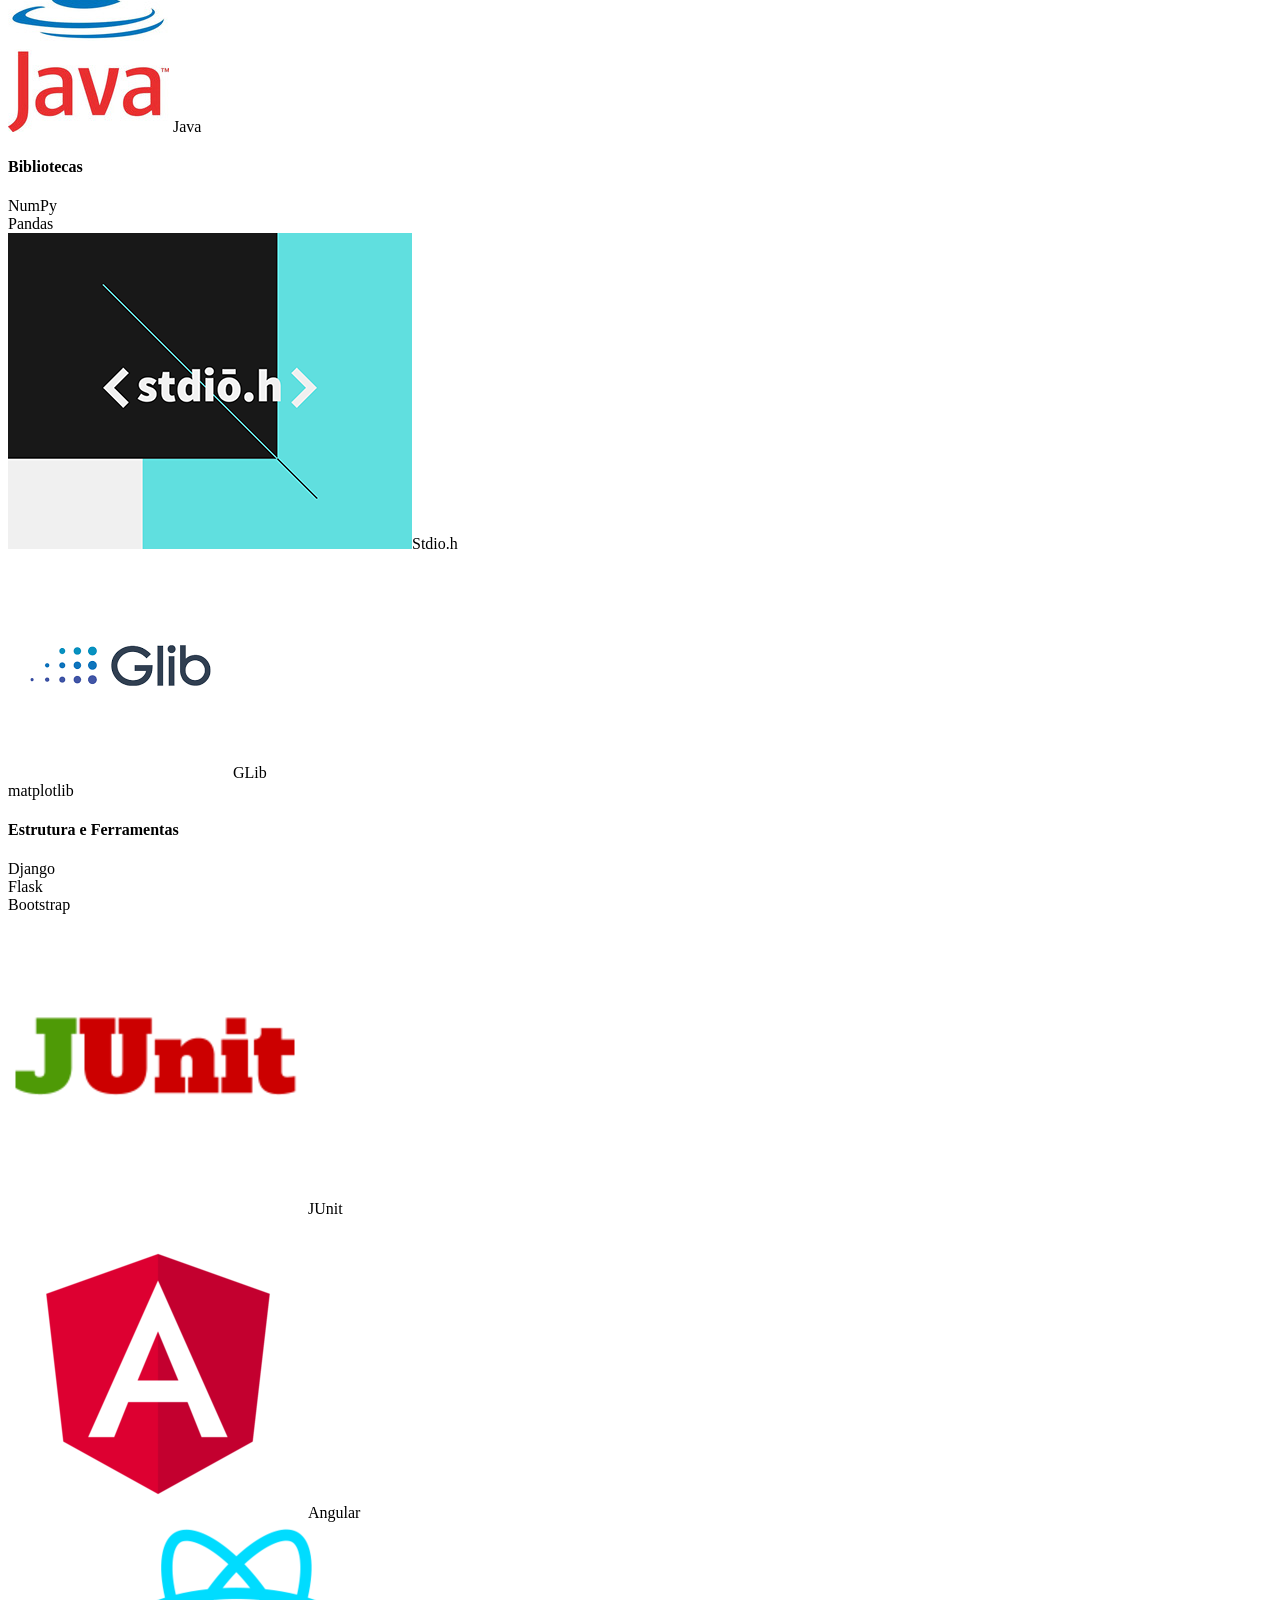
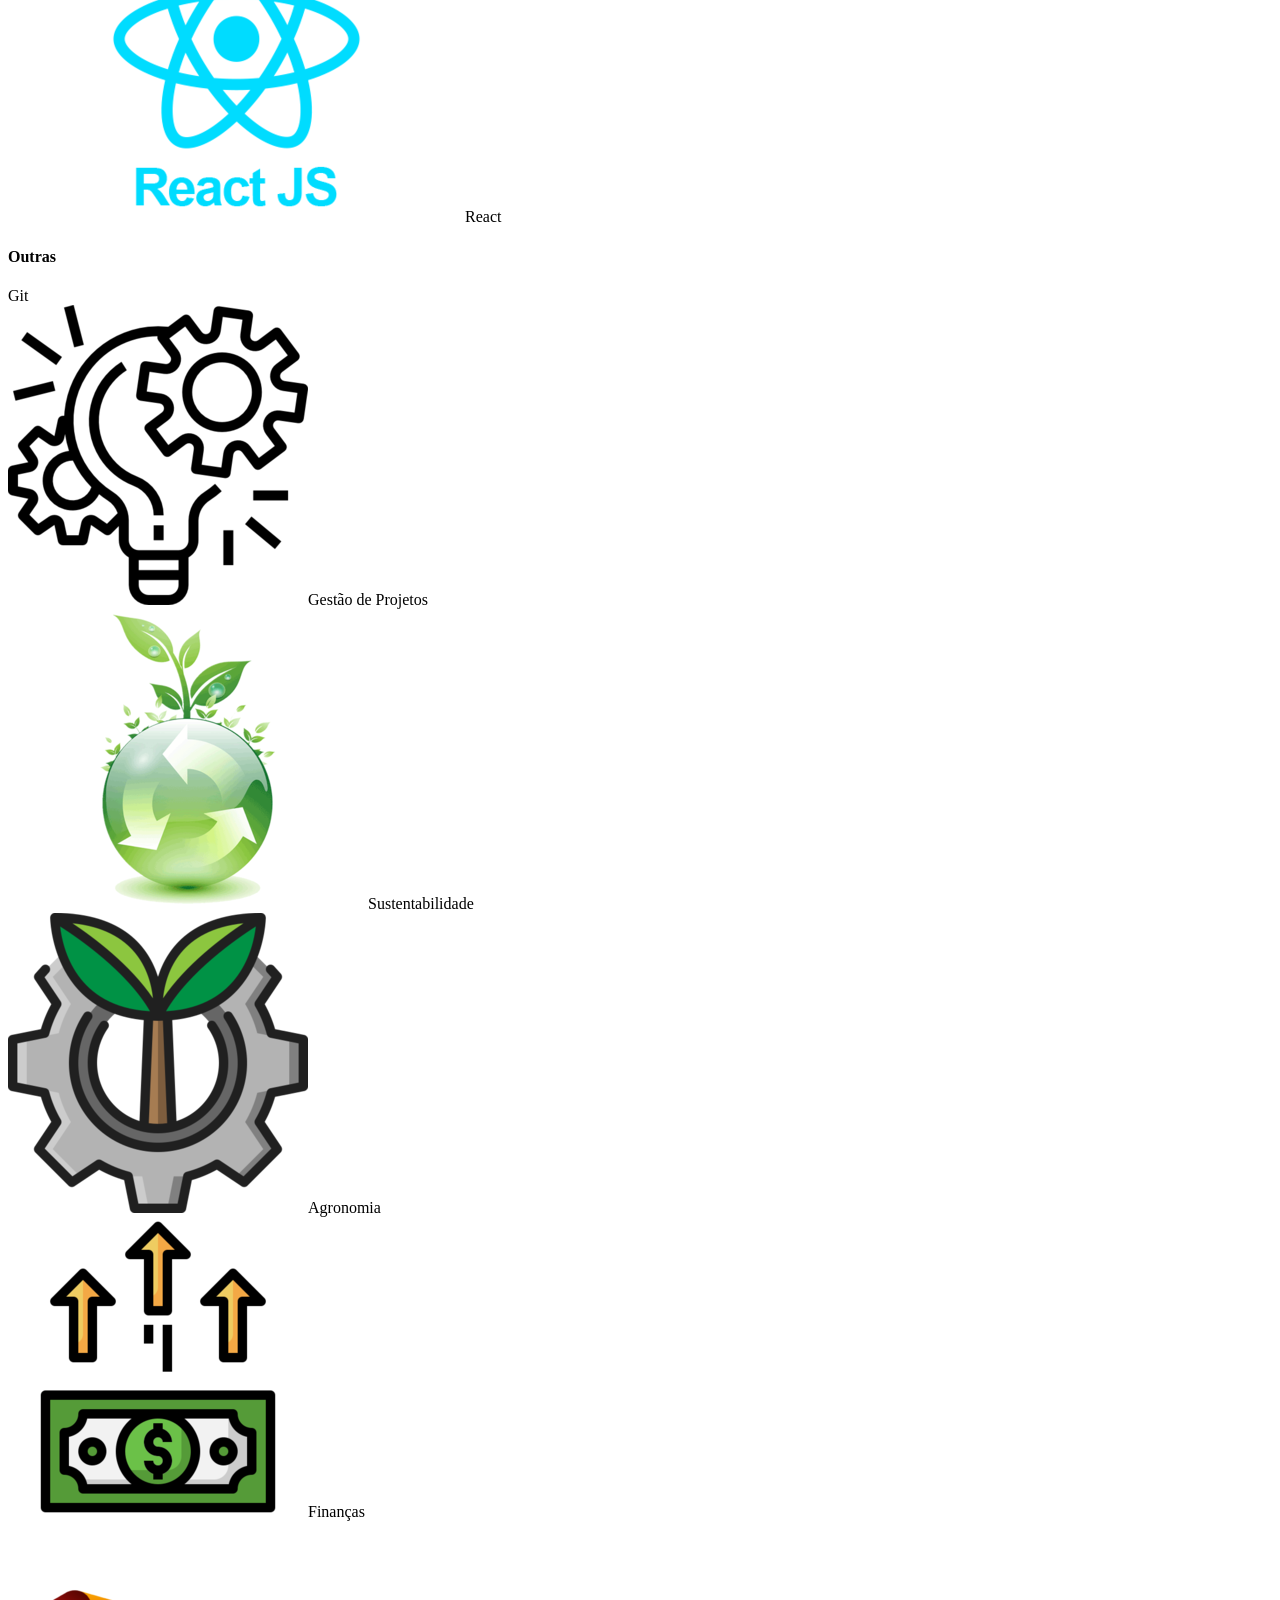
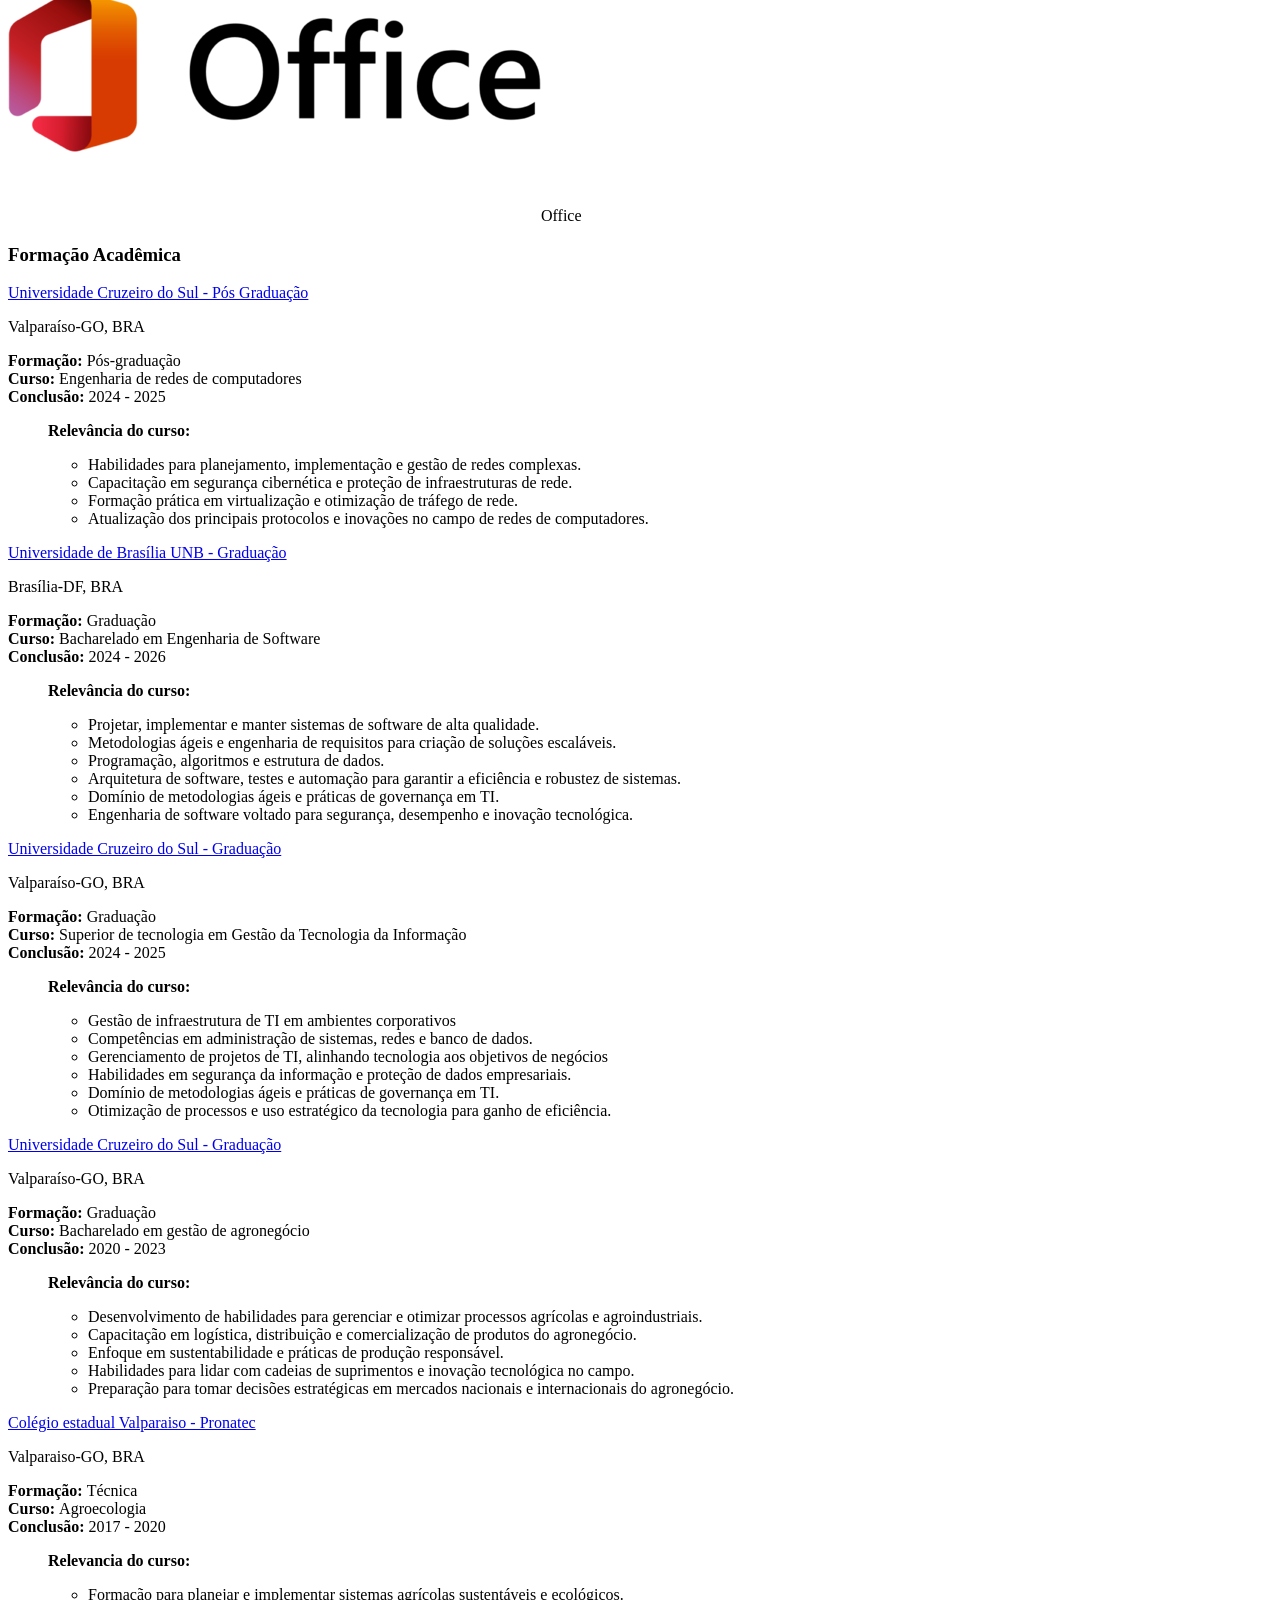
==== commit 132ee478: "Update index.html" ====
--- a/index.html
+++ b/index.html
@@ -265,7 +265,7 @@
 
            Com sólida formação em Tecnologia da Informação, Engenharia de Software e Gestão do Agronegócio. Tenho experiência em desenvolvimento de soluções tecnológicas, automação de processos e infraestrutura de redes, além de atuar em projetos que integram inovação e sustentabilidade no setor agro.
        
-          Minha paixão por inovação me levou a atuar em projetos que integram desenvolvimento de software e automação de processos, sempre com foco na criação de soluções eficientes e escaláveis. Tenho habilidades em coordenação de equipes, gestão de projetos e na implementação de tecnologias que otimizam processos empresariais.
+          <br> Minha paixão por inovação me levou a atuar em projetos que integram desenvolvimento de software e automação de processos, sempre com foco na criação de soluções eficientes e escaláveis. Tenho habilidades em coordenação de equipes, gestão de projetos e na implementação de tecnologias que otimizam processos empresariais.
         </p>
         <p>
       Em busca de uma oportunidade de trabalhar em uma posição desafiadora aliando minhas habilidades em Engenharia de Software, que proporcione desenvolvimento profissional, experiências interessantes e crescimento pessoal.
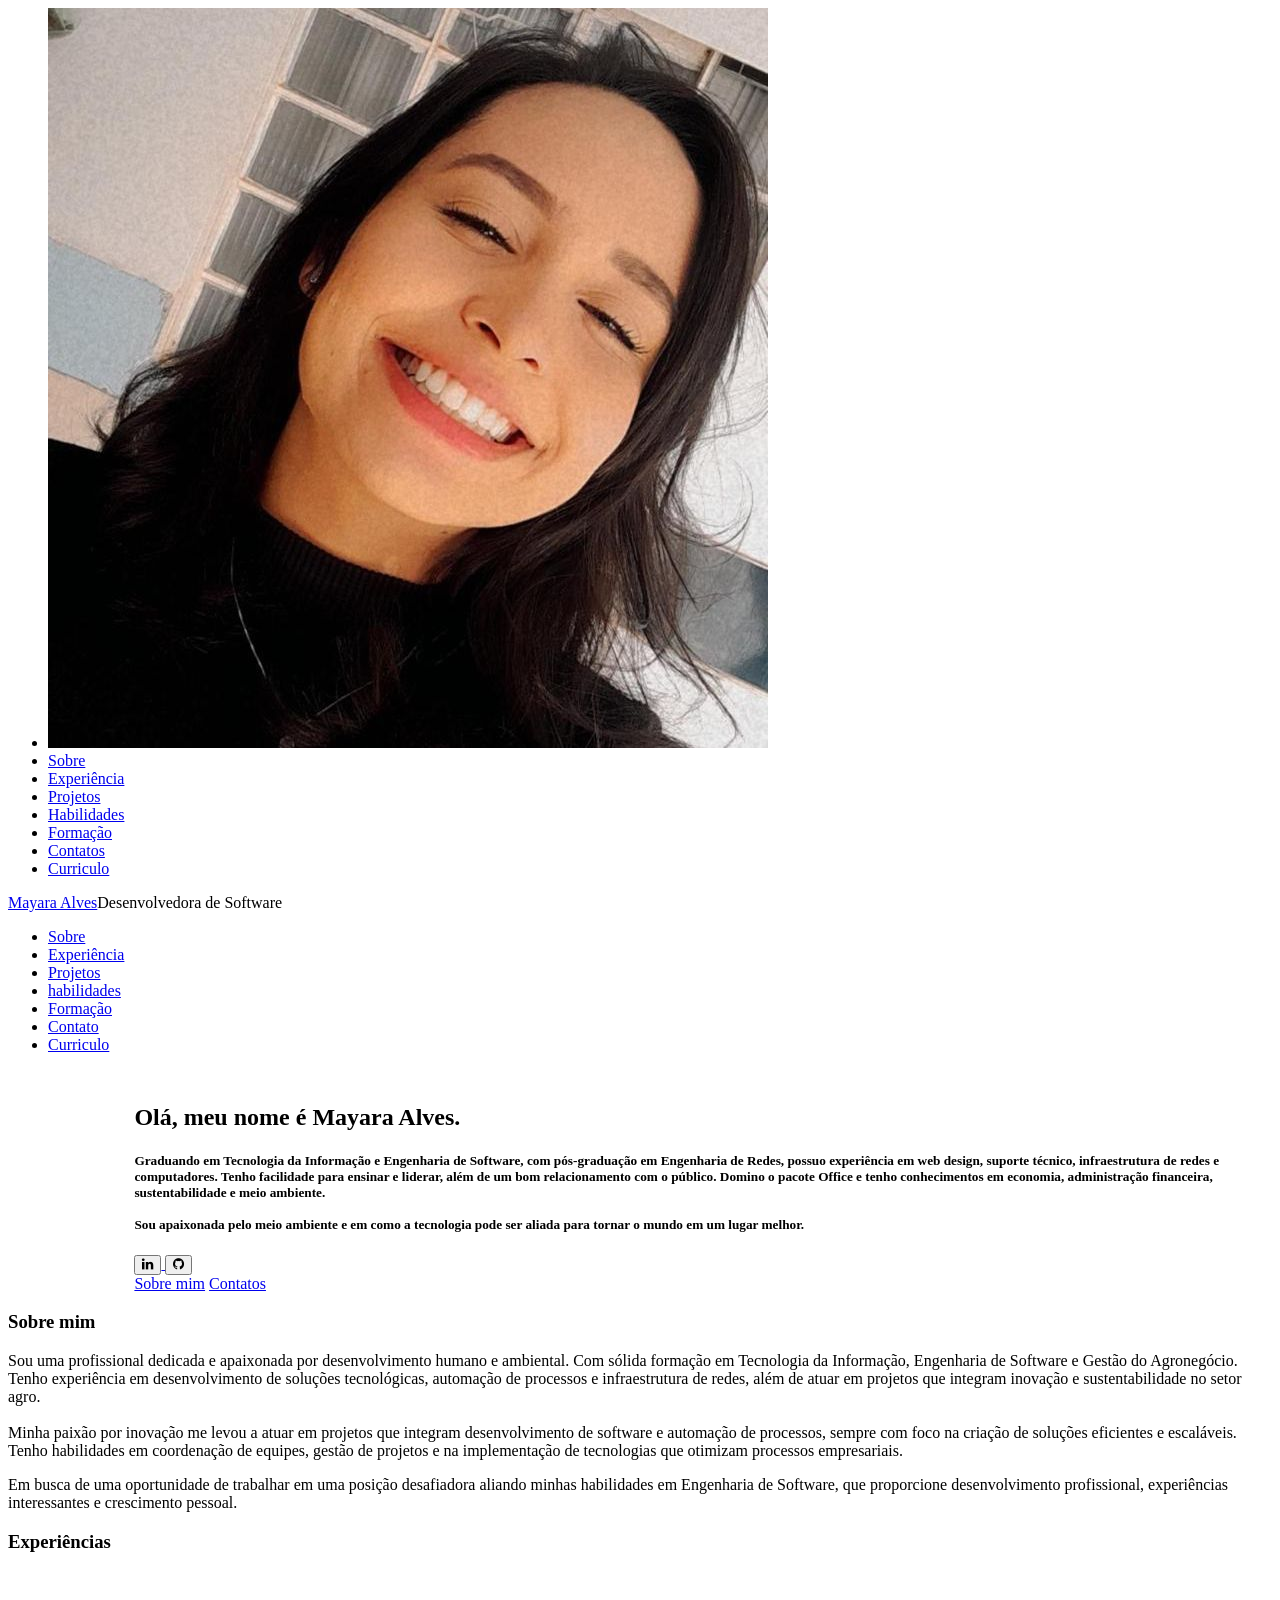
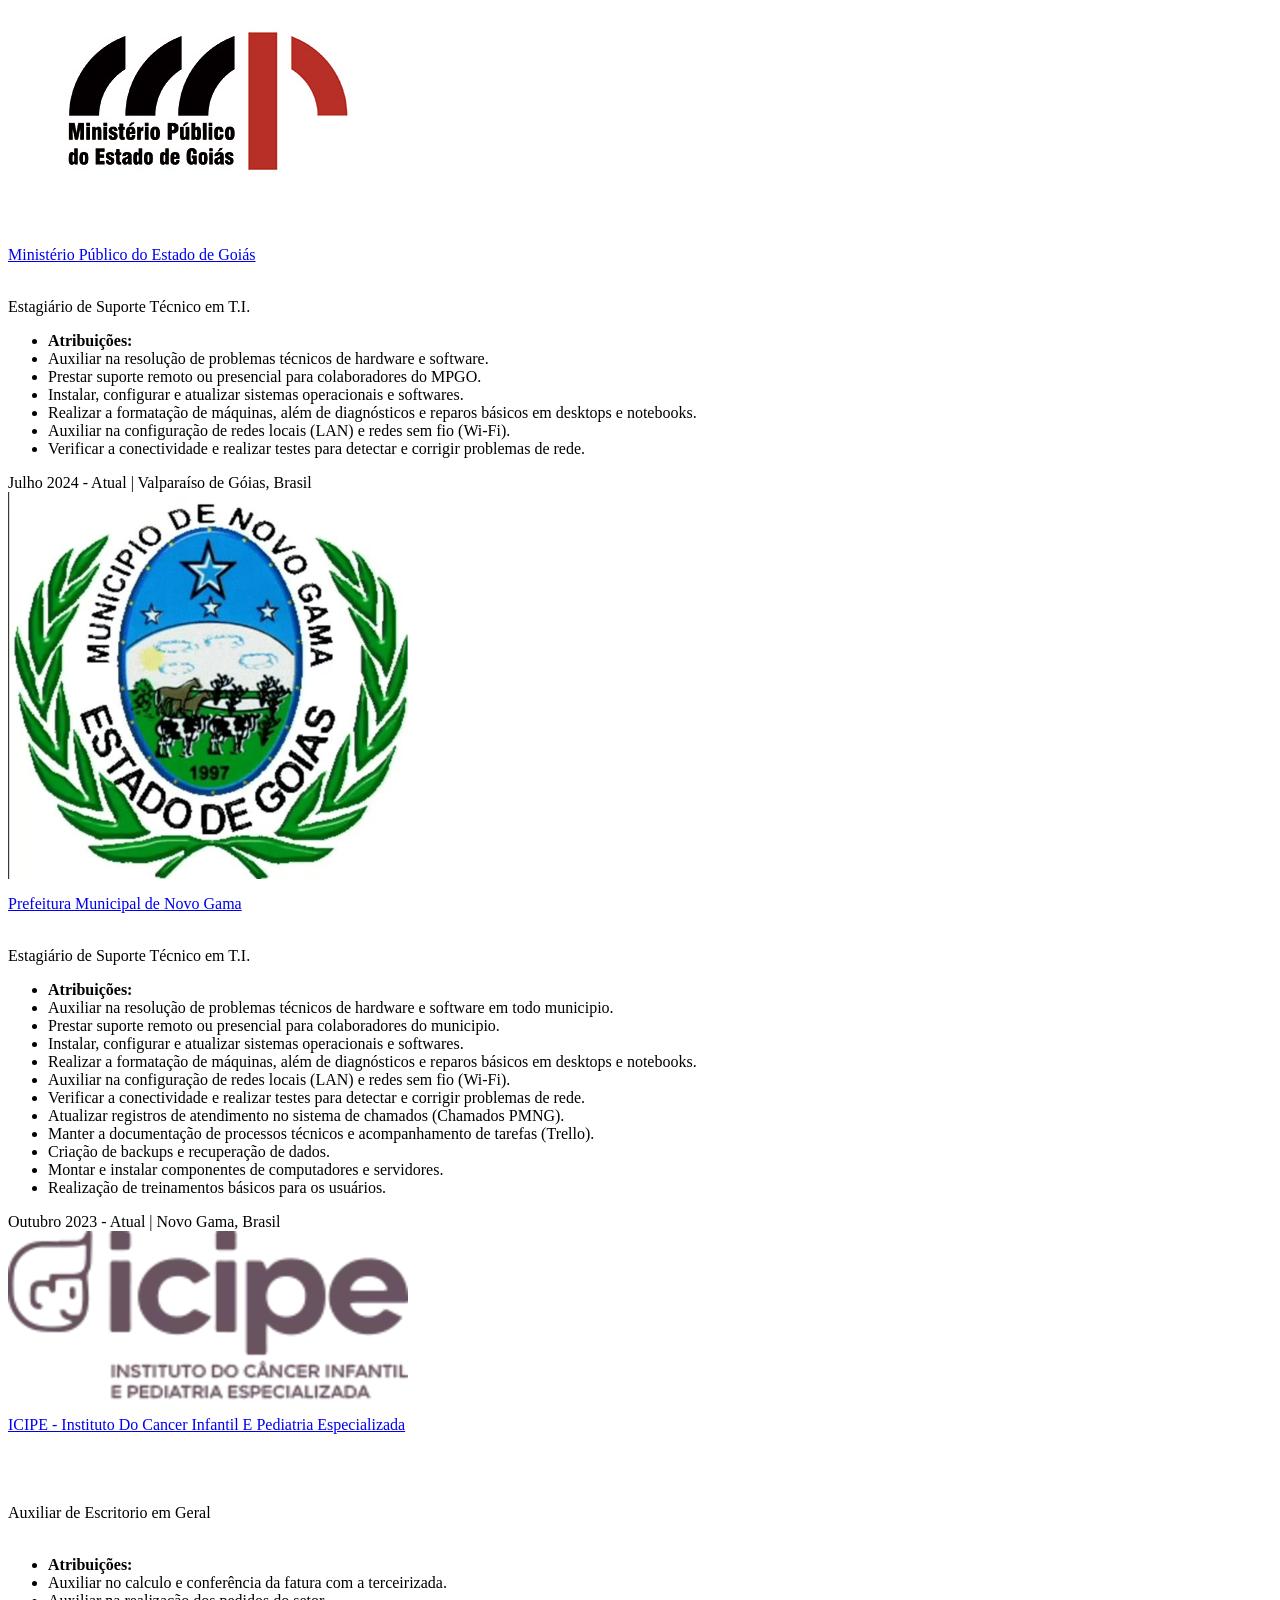
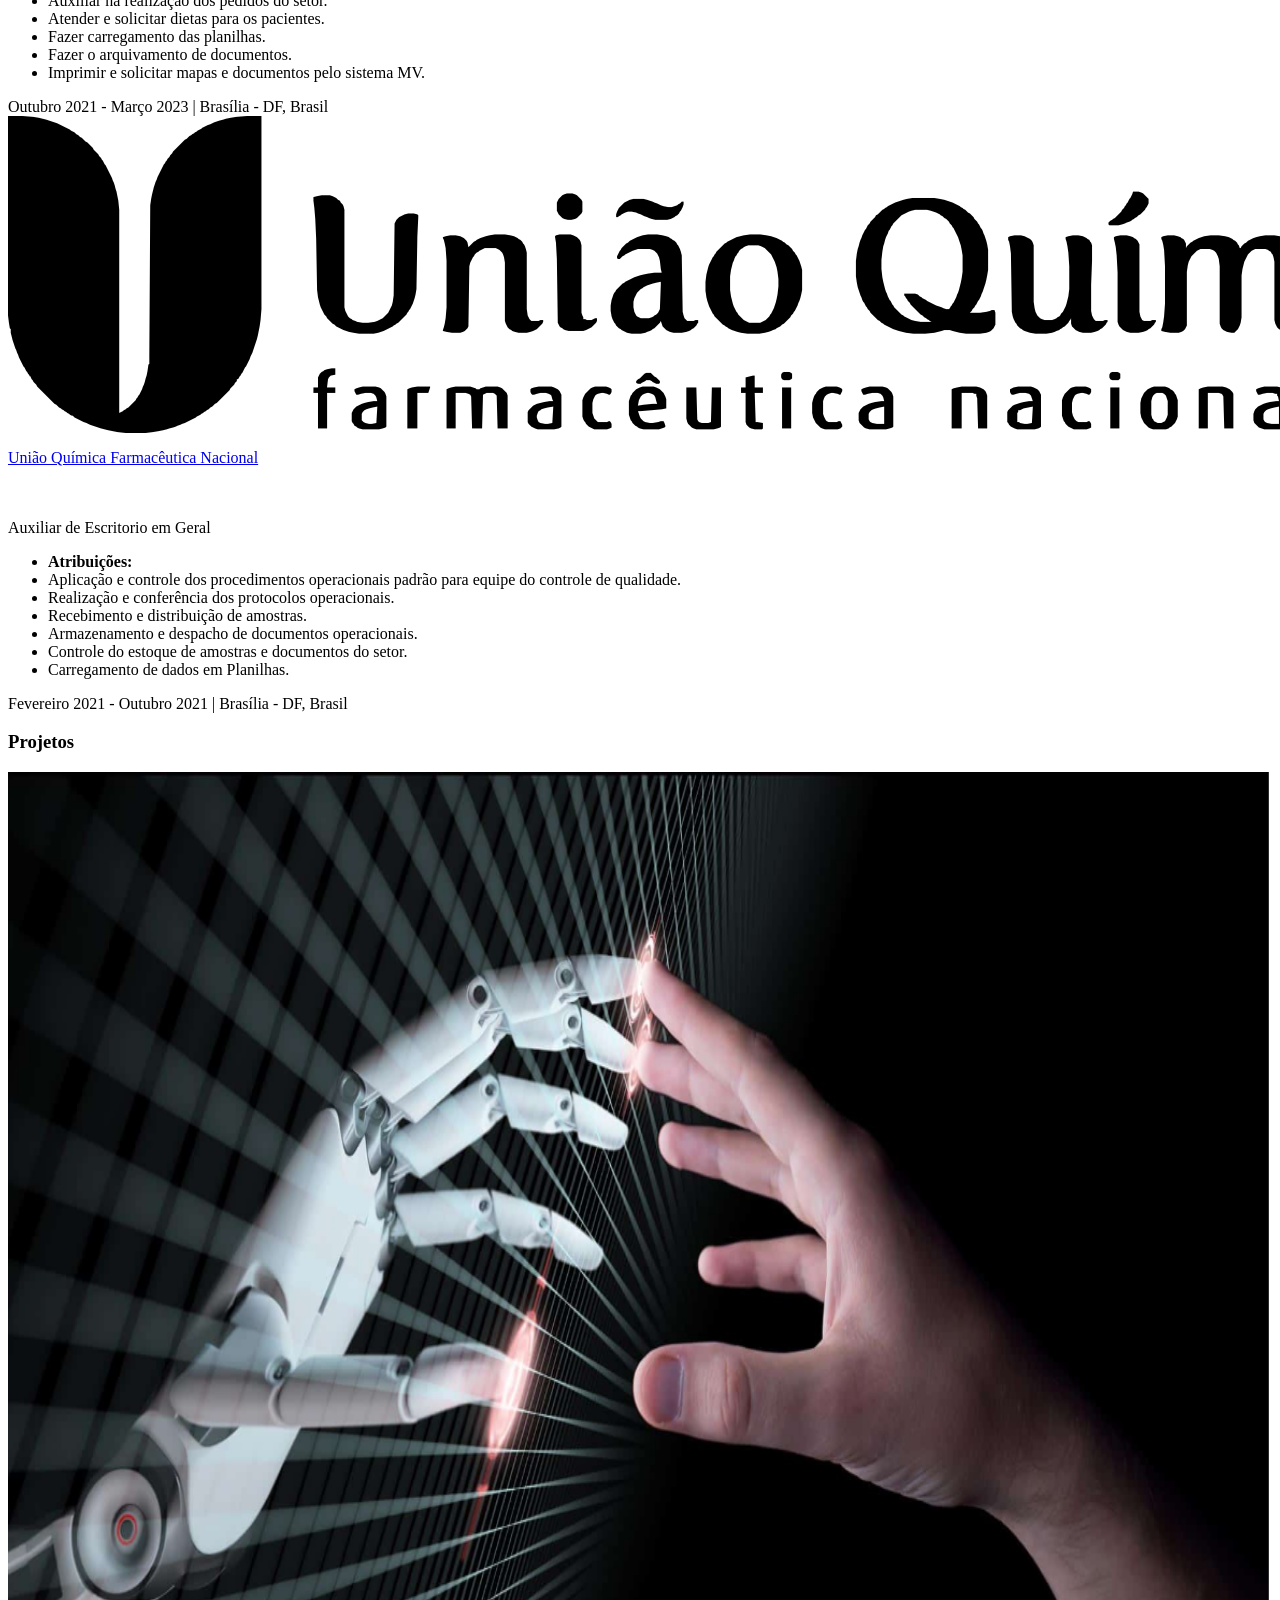
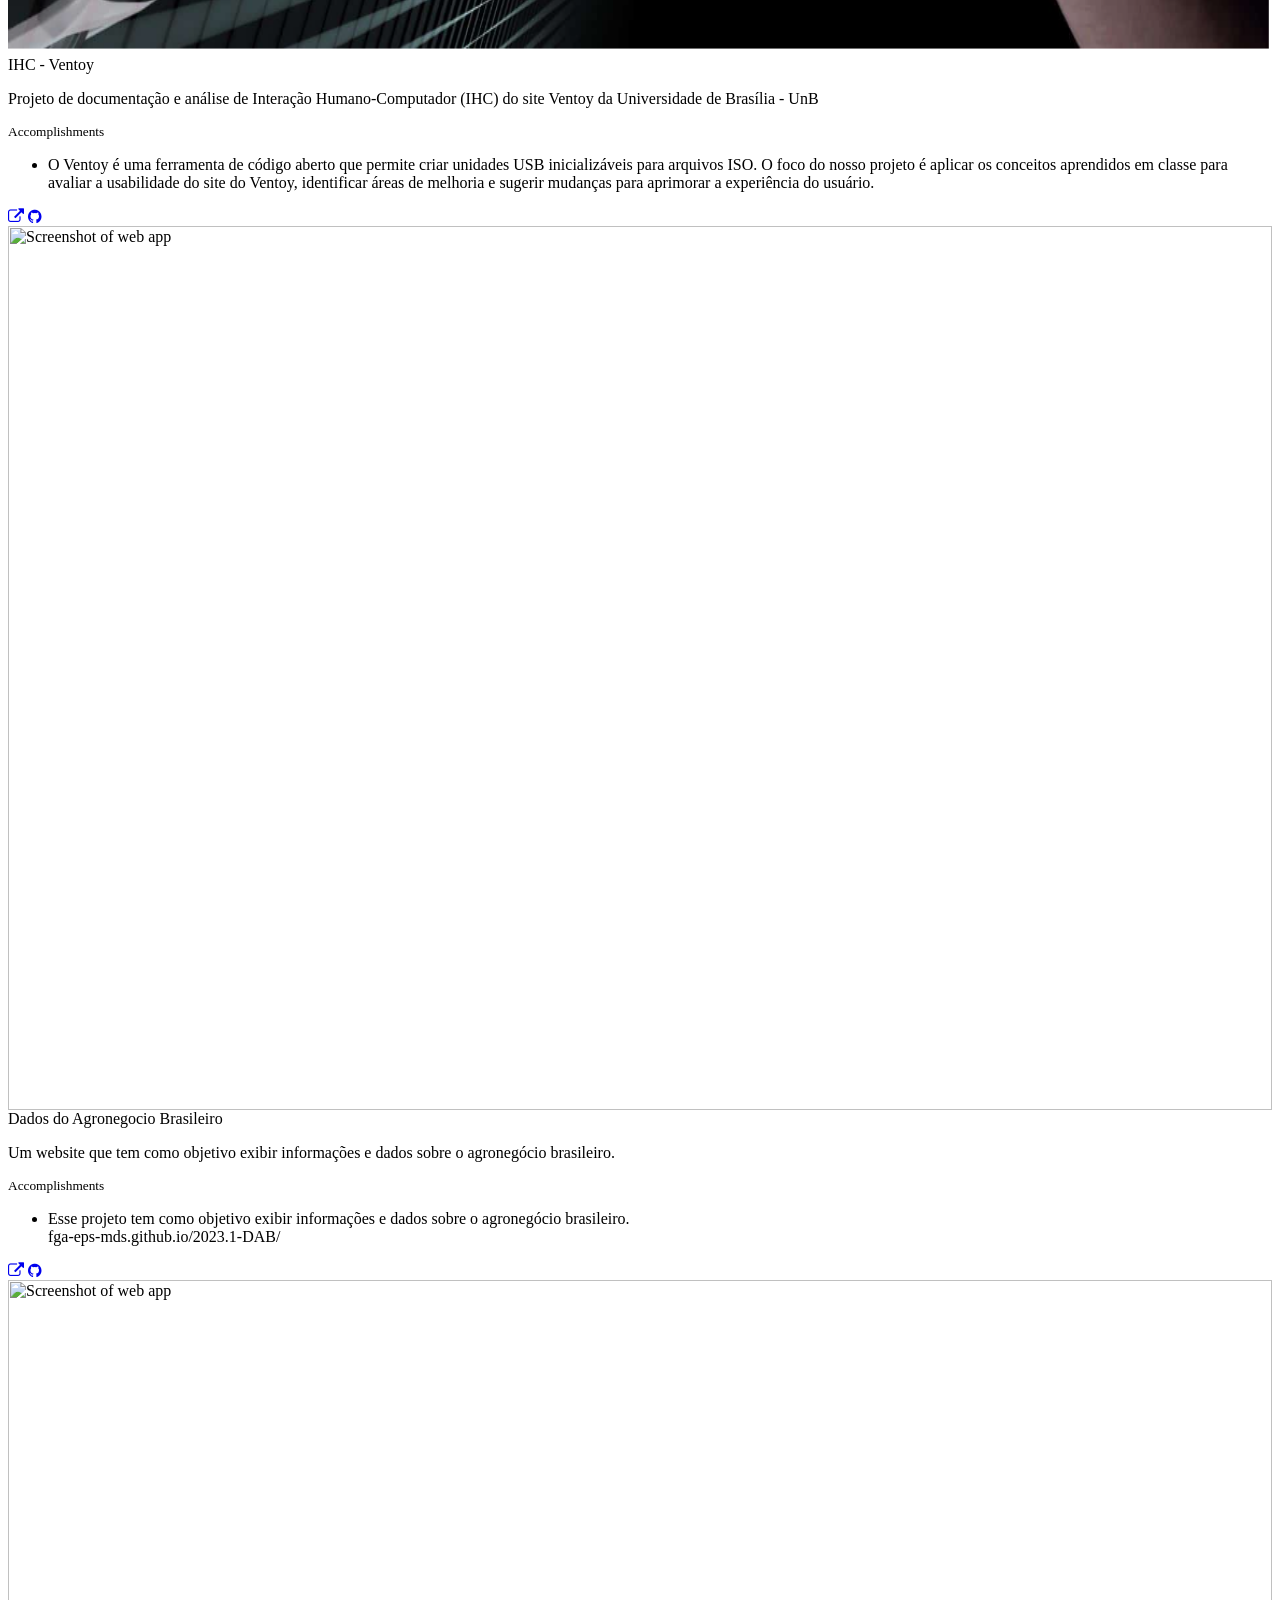
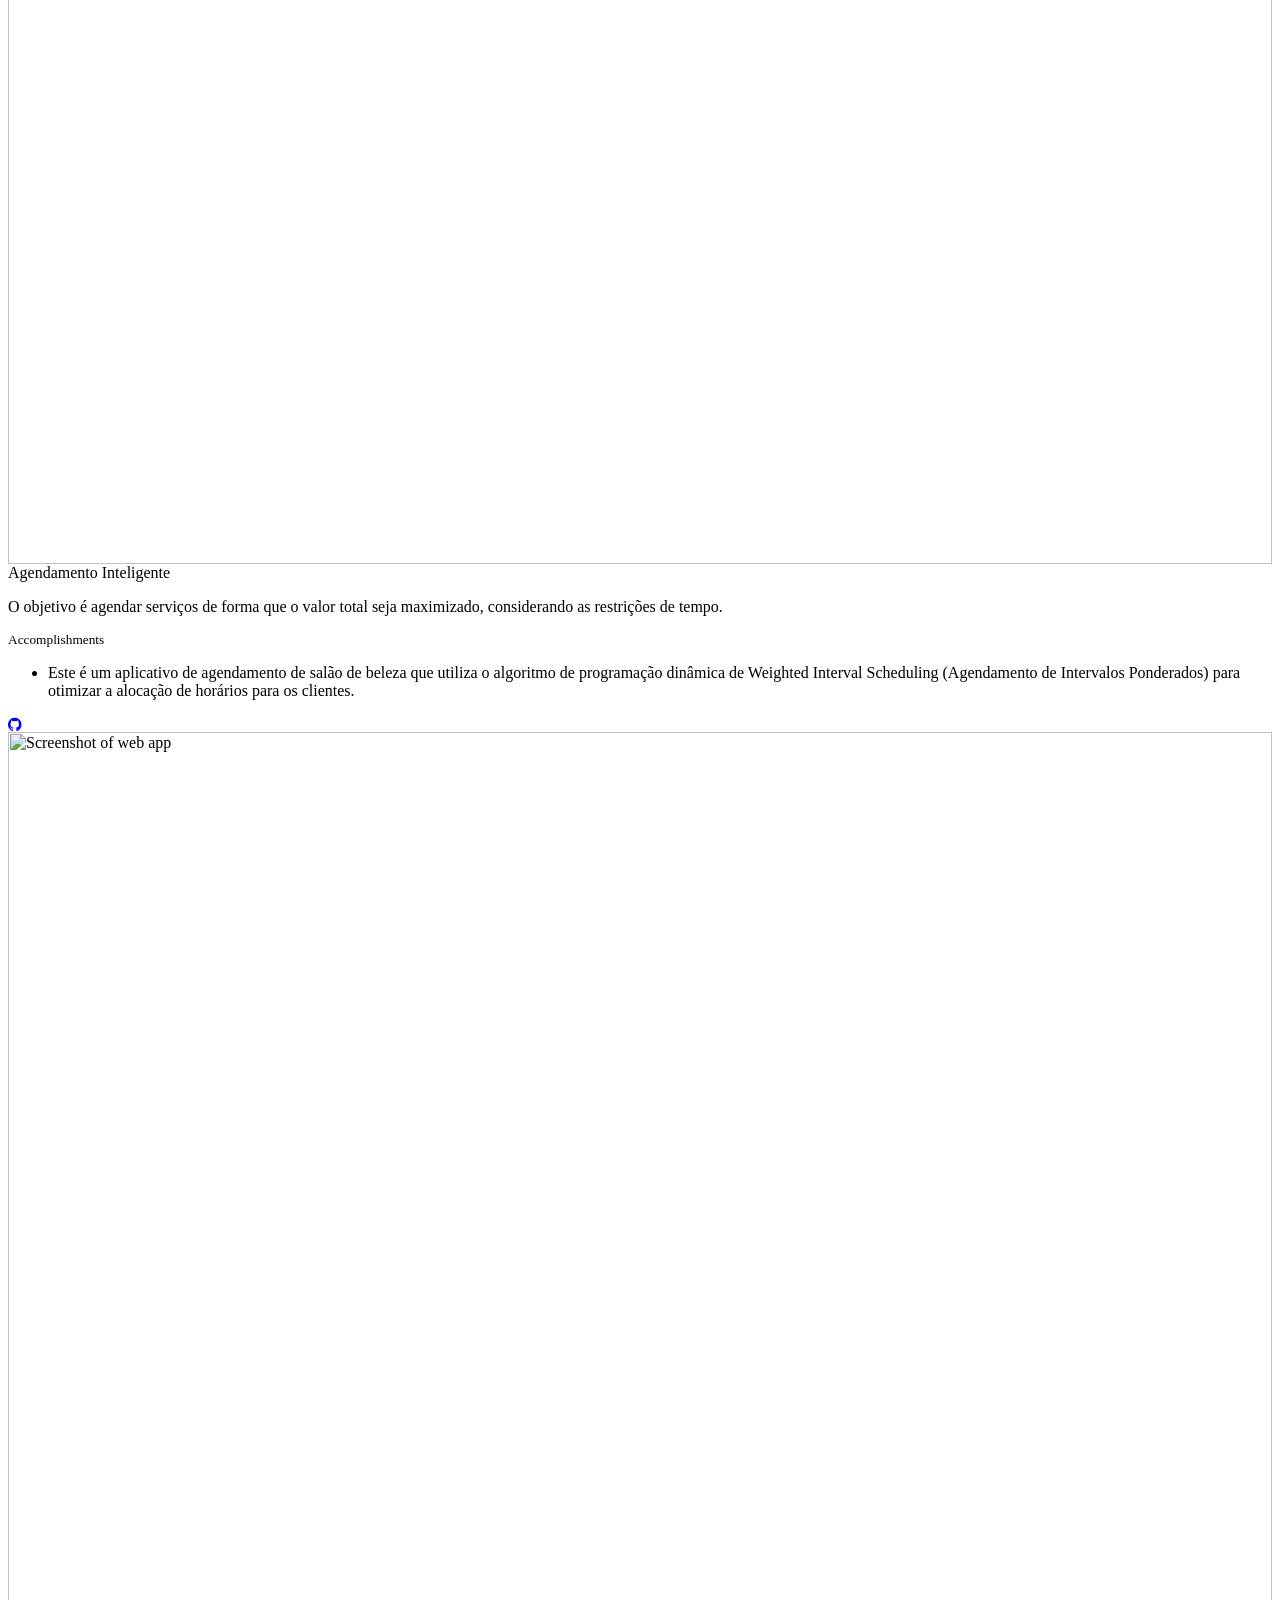
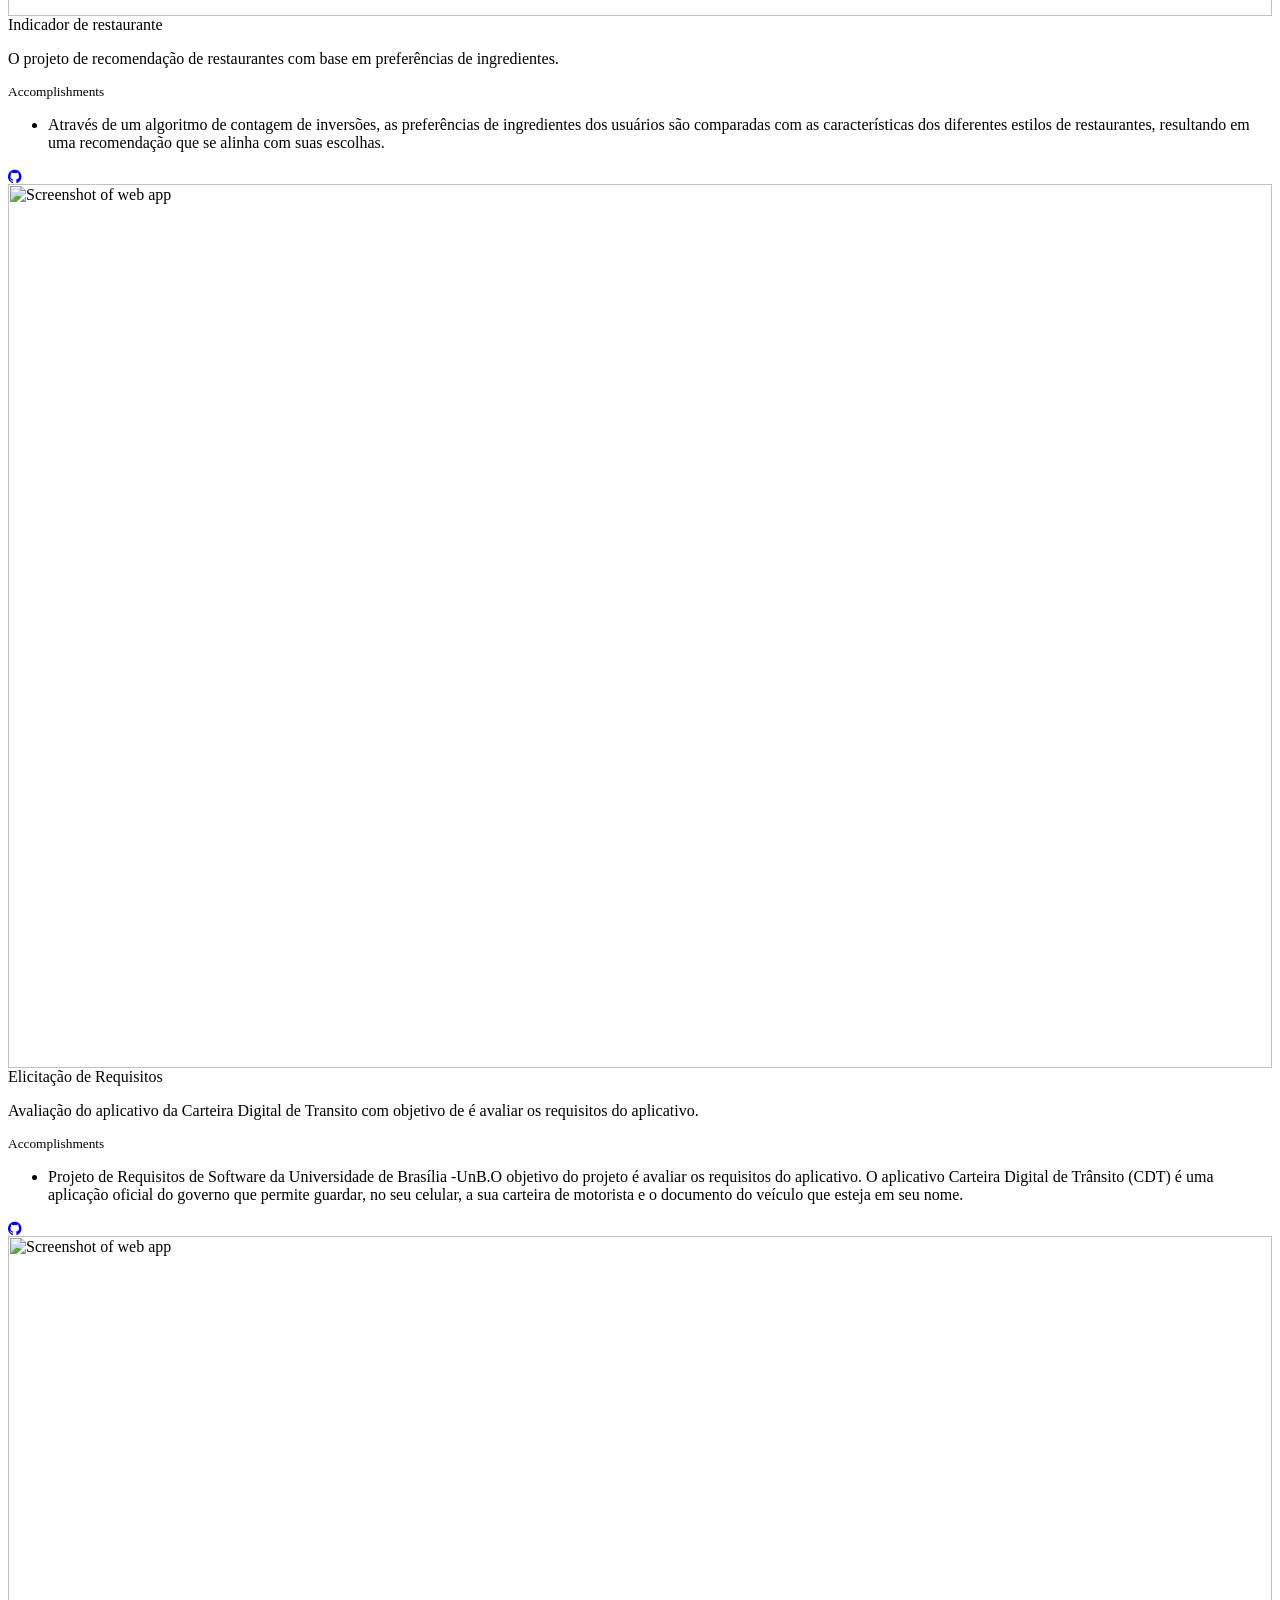
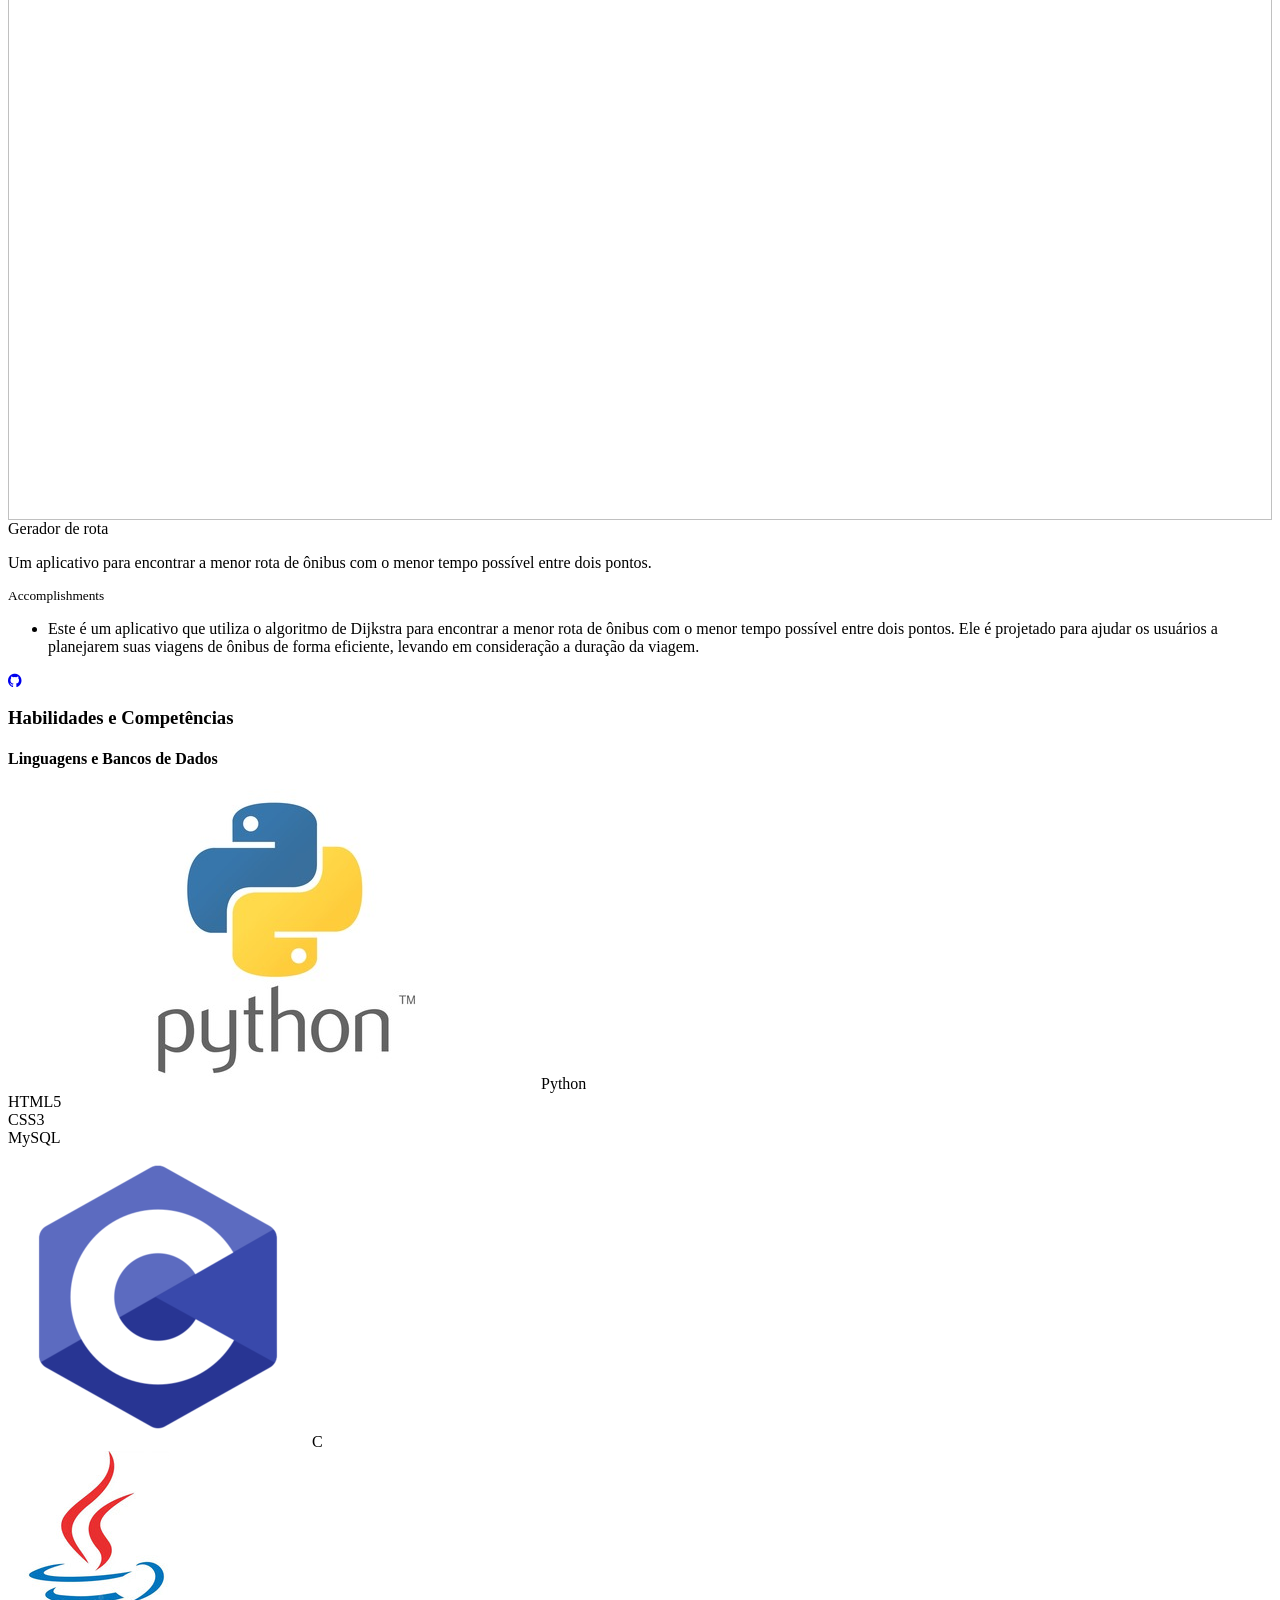
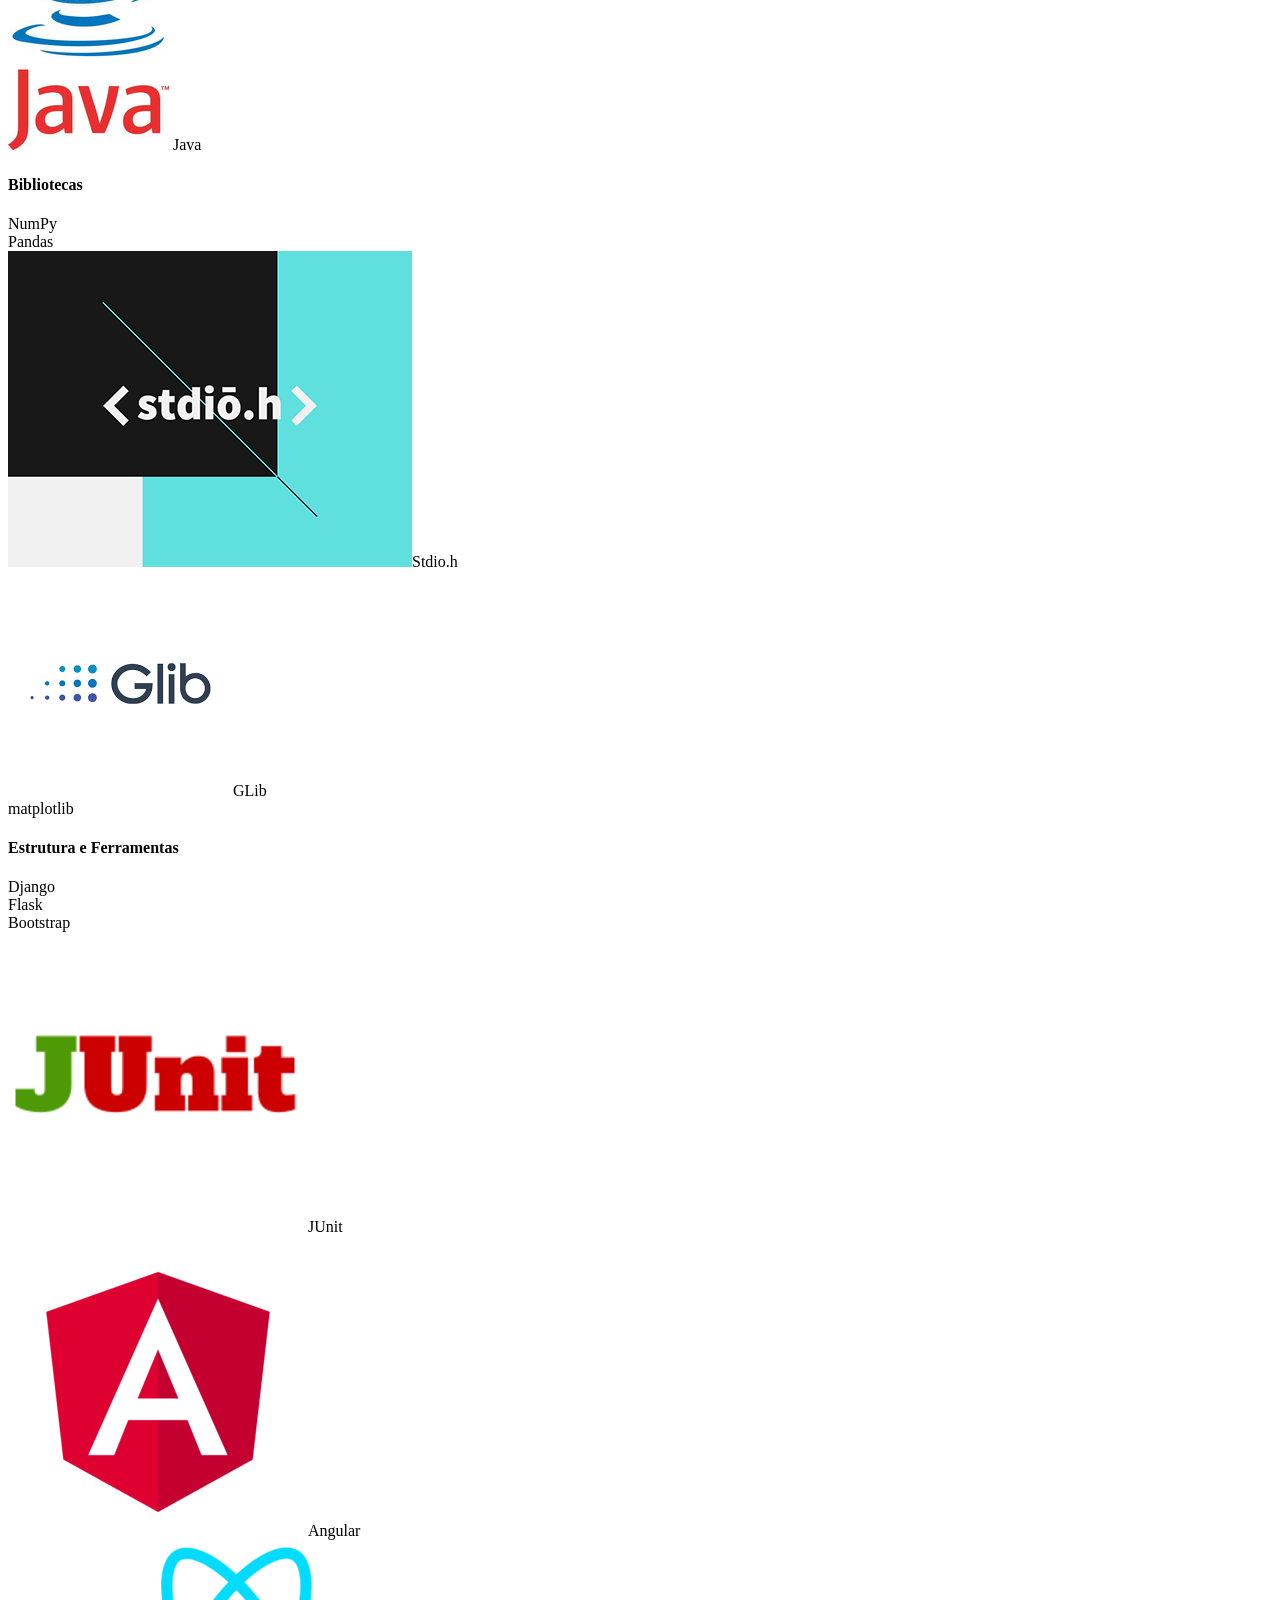
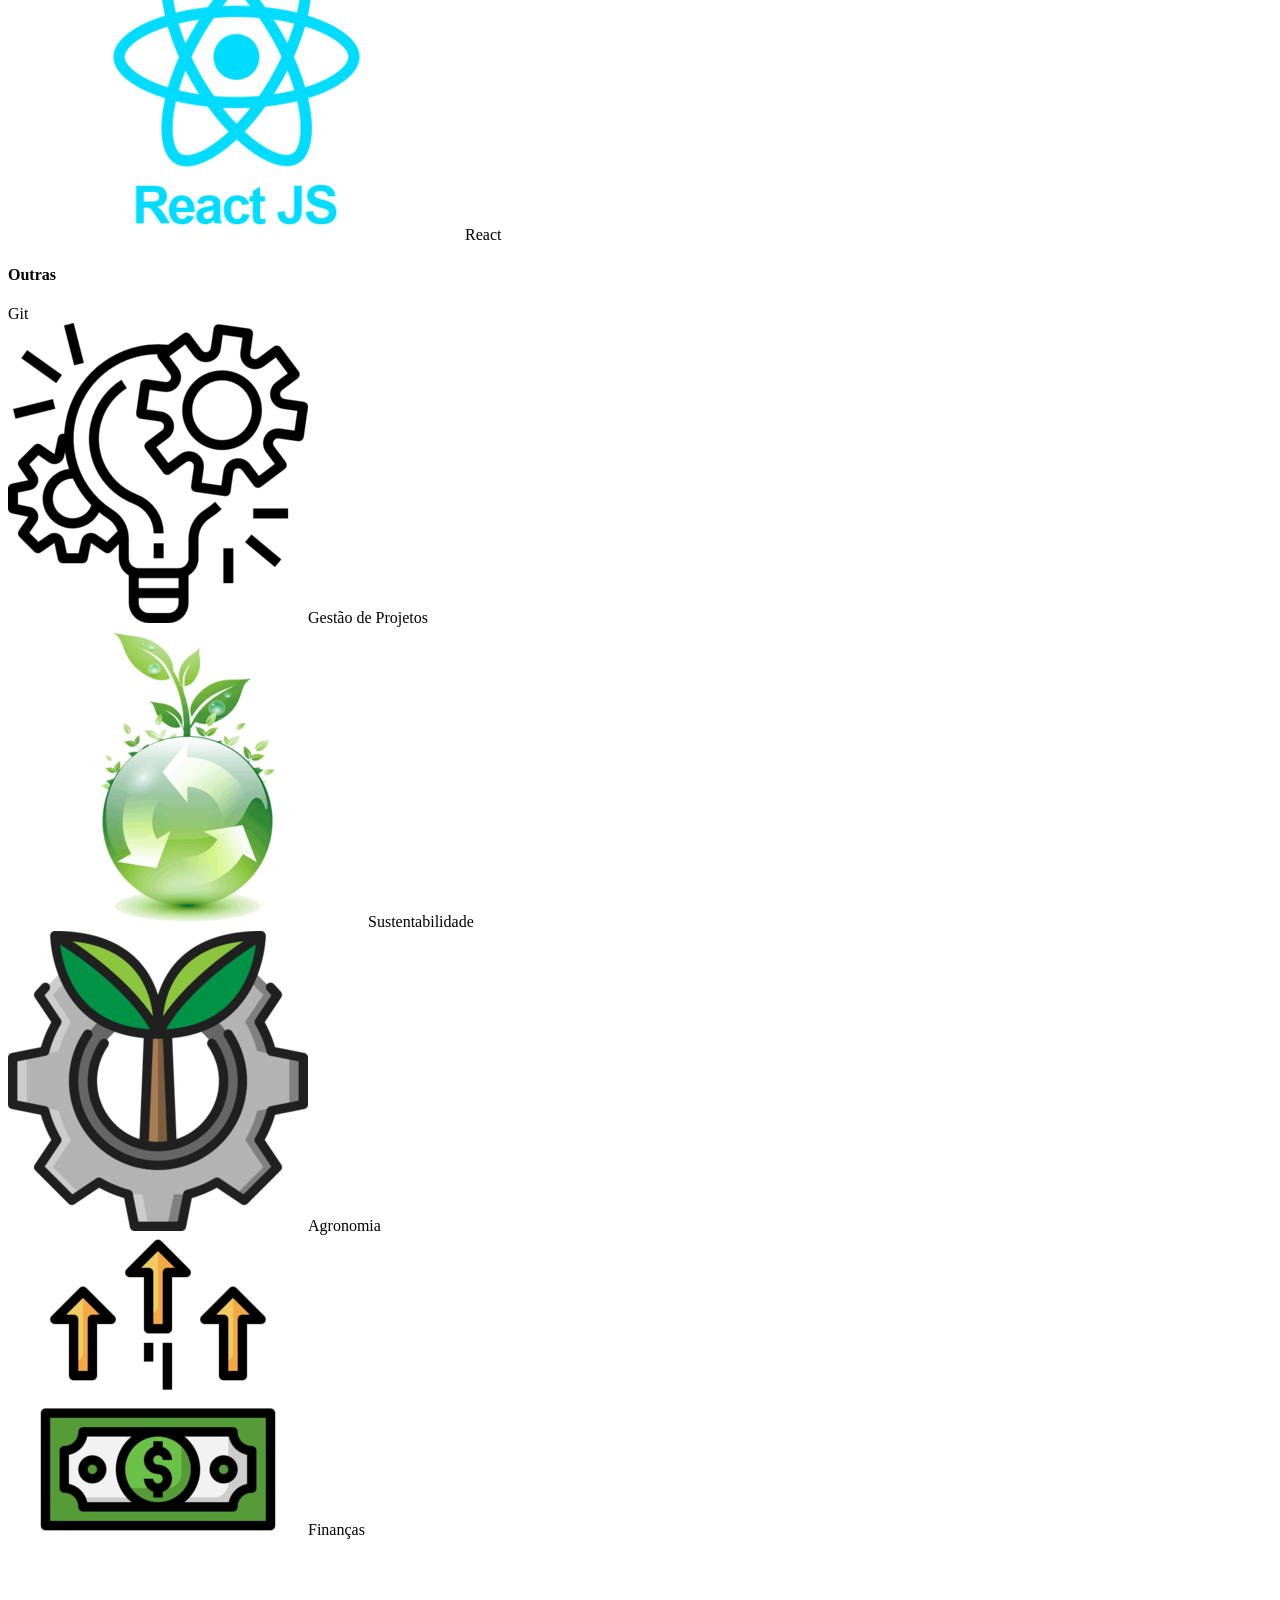
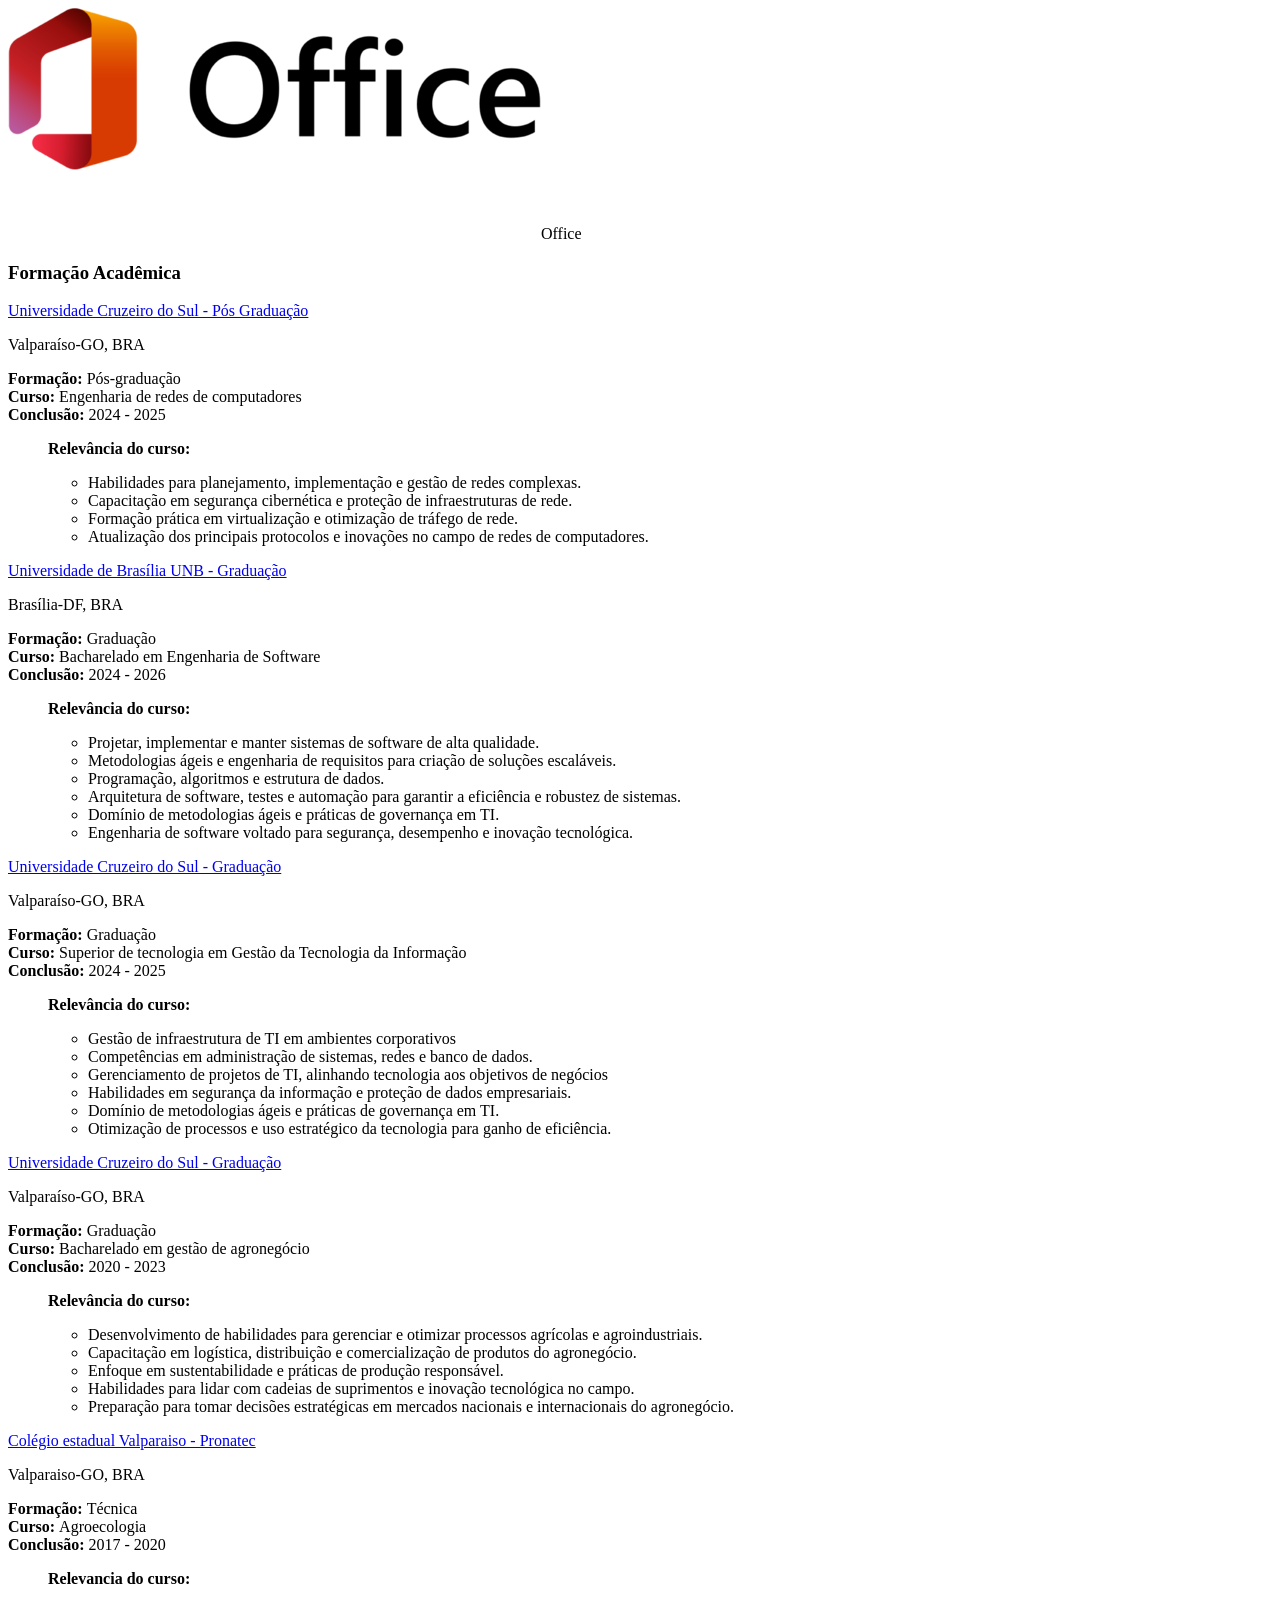
==== commit 3b3c5816: "Update index.html" ====
--- a/index.html
+++ b/index.html
@@ -265,7 +265,7 @@
 
            Com sólida formação em Tecnologia da Informação, Engenharia de Software e Gestão do Agronegócio. Tenho experiência em desenvolvimento de soluções tecnológicas, automação de processos e infraestrutura de redes, além de atuar em projetos que integram inovação e sustentabilidade no setor agro.
        
-          <br> Minha paixão por inovação me levou a atuar em projetos que integram desenvolvimento de software e automação de processos, sempre com foco na criação de soluções eficientes e escaláveis. Tenho habilidades em coordenação de equipes, gestão de projetos e na implementação de tecnologias que otimizam processos empresariais.
+          <br><br> Minha paixão por inovação me levou a atuar em projetos que integram desenvolvimento de software e automação de processos, sempre com foco na criação de soluções eficientes e escaláveis. Tenho habilidades em coordenação de equipes, gestão de projetos e na implementação de tecnologias que otimizam processos empresariais.
         </p>
         <p>
       Em busca de uma oportunidade de trabalhar em uma posição desafiadora aliando minhas habilidades em Engenharia de Software, que proporcione desenvolvimento profissional, experiências interessantes e crescimento pessoal.
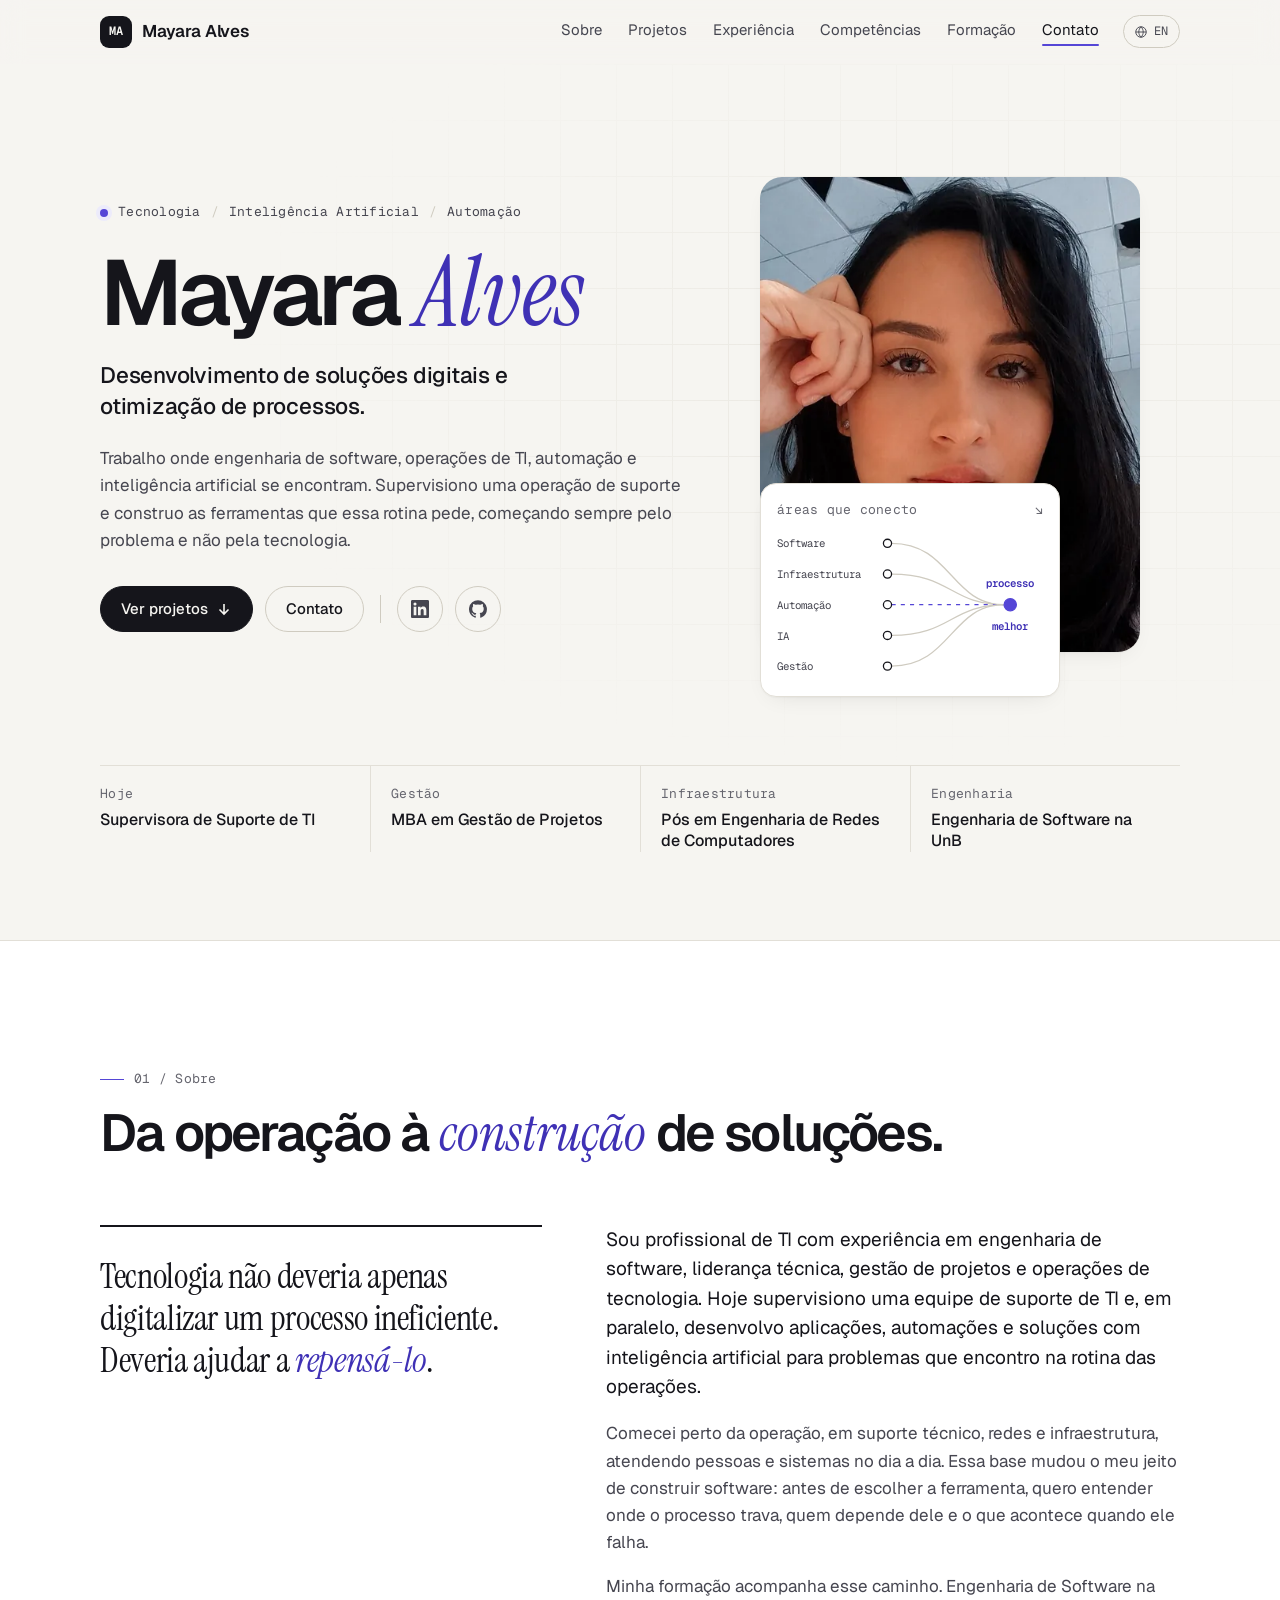
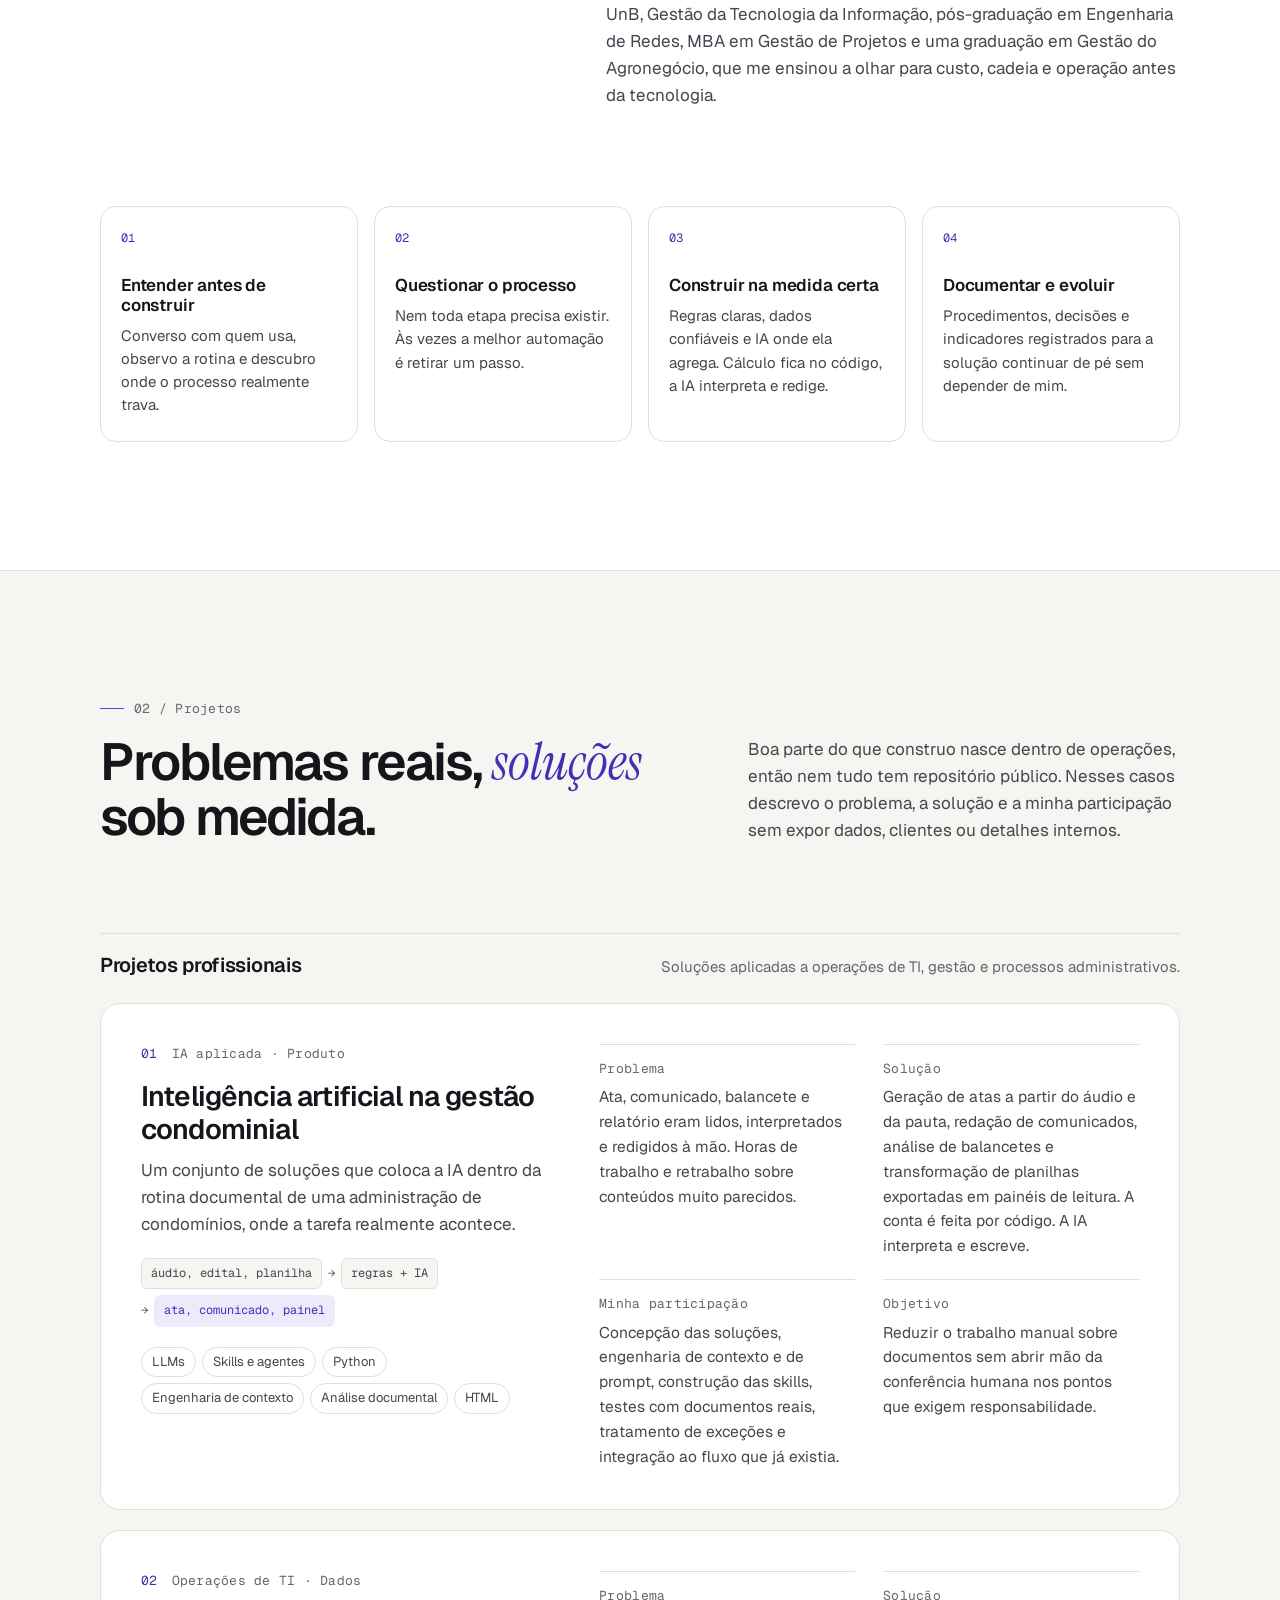
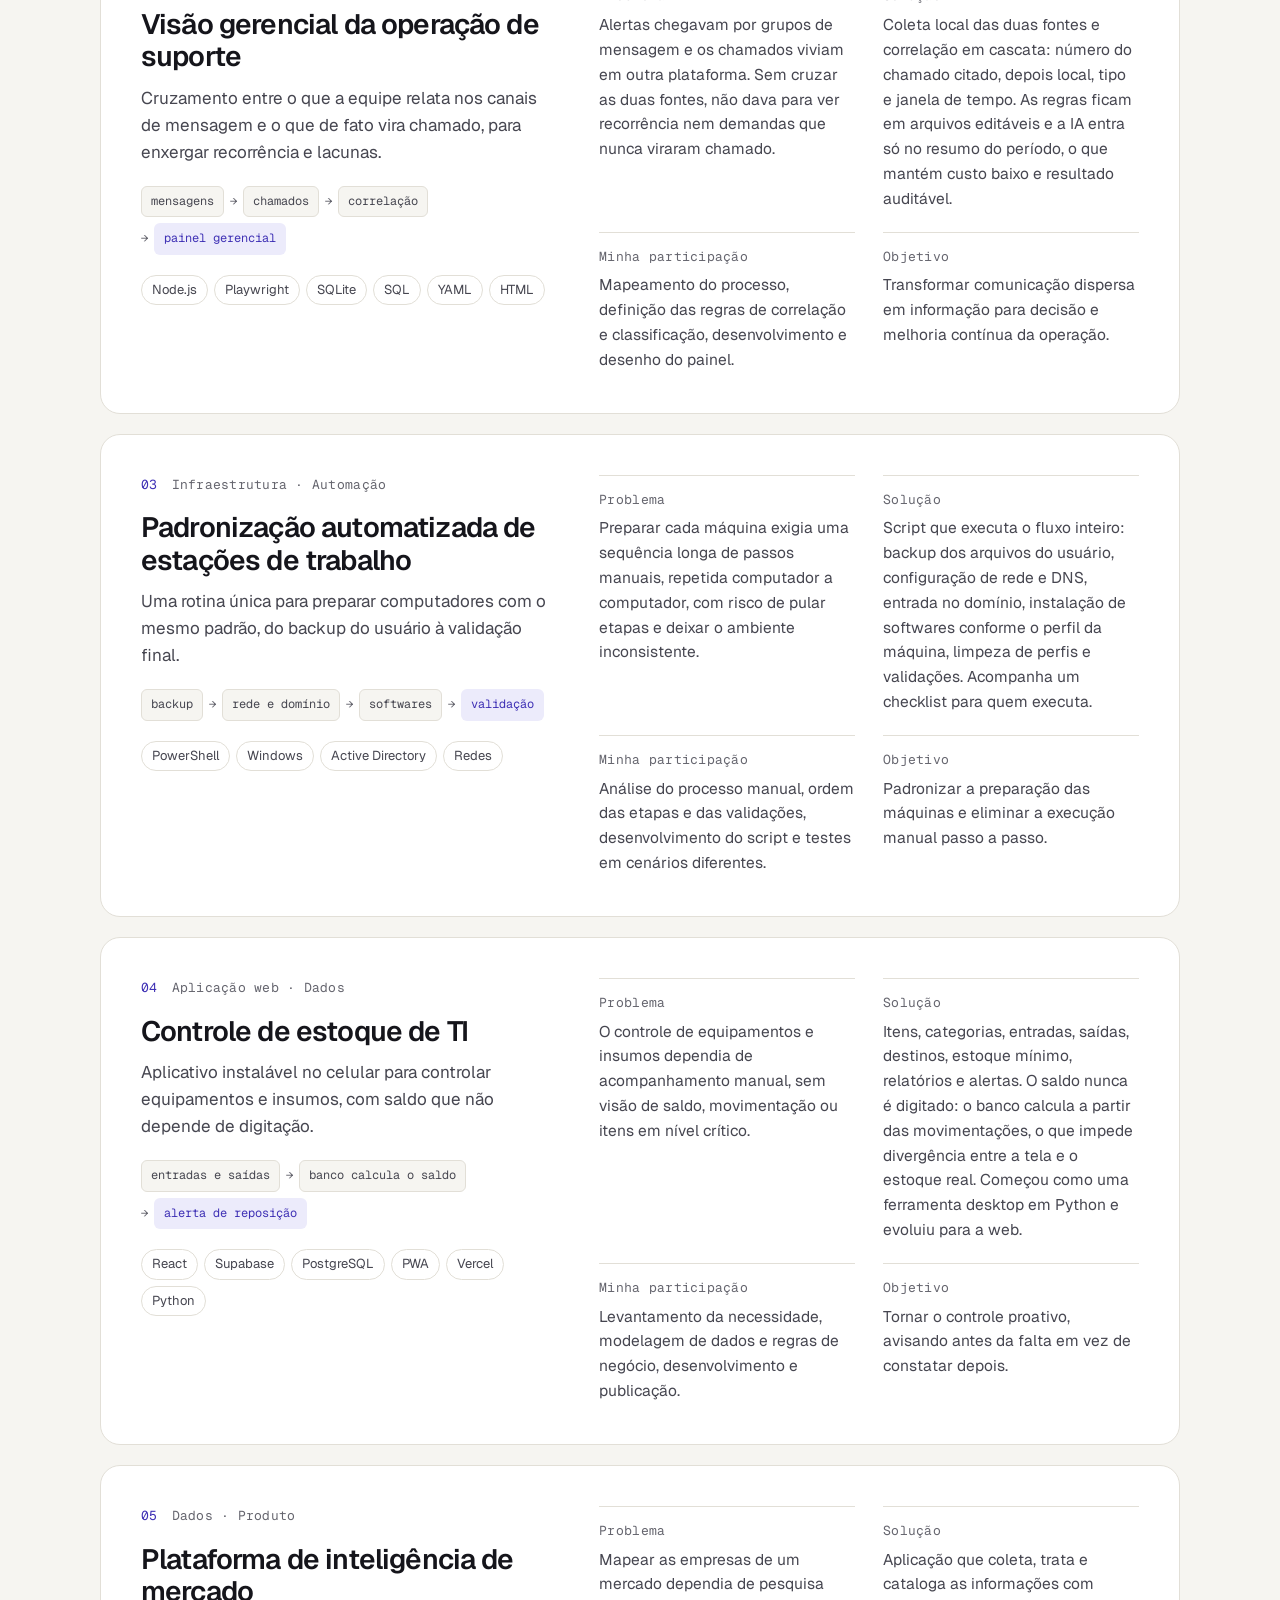
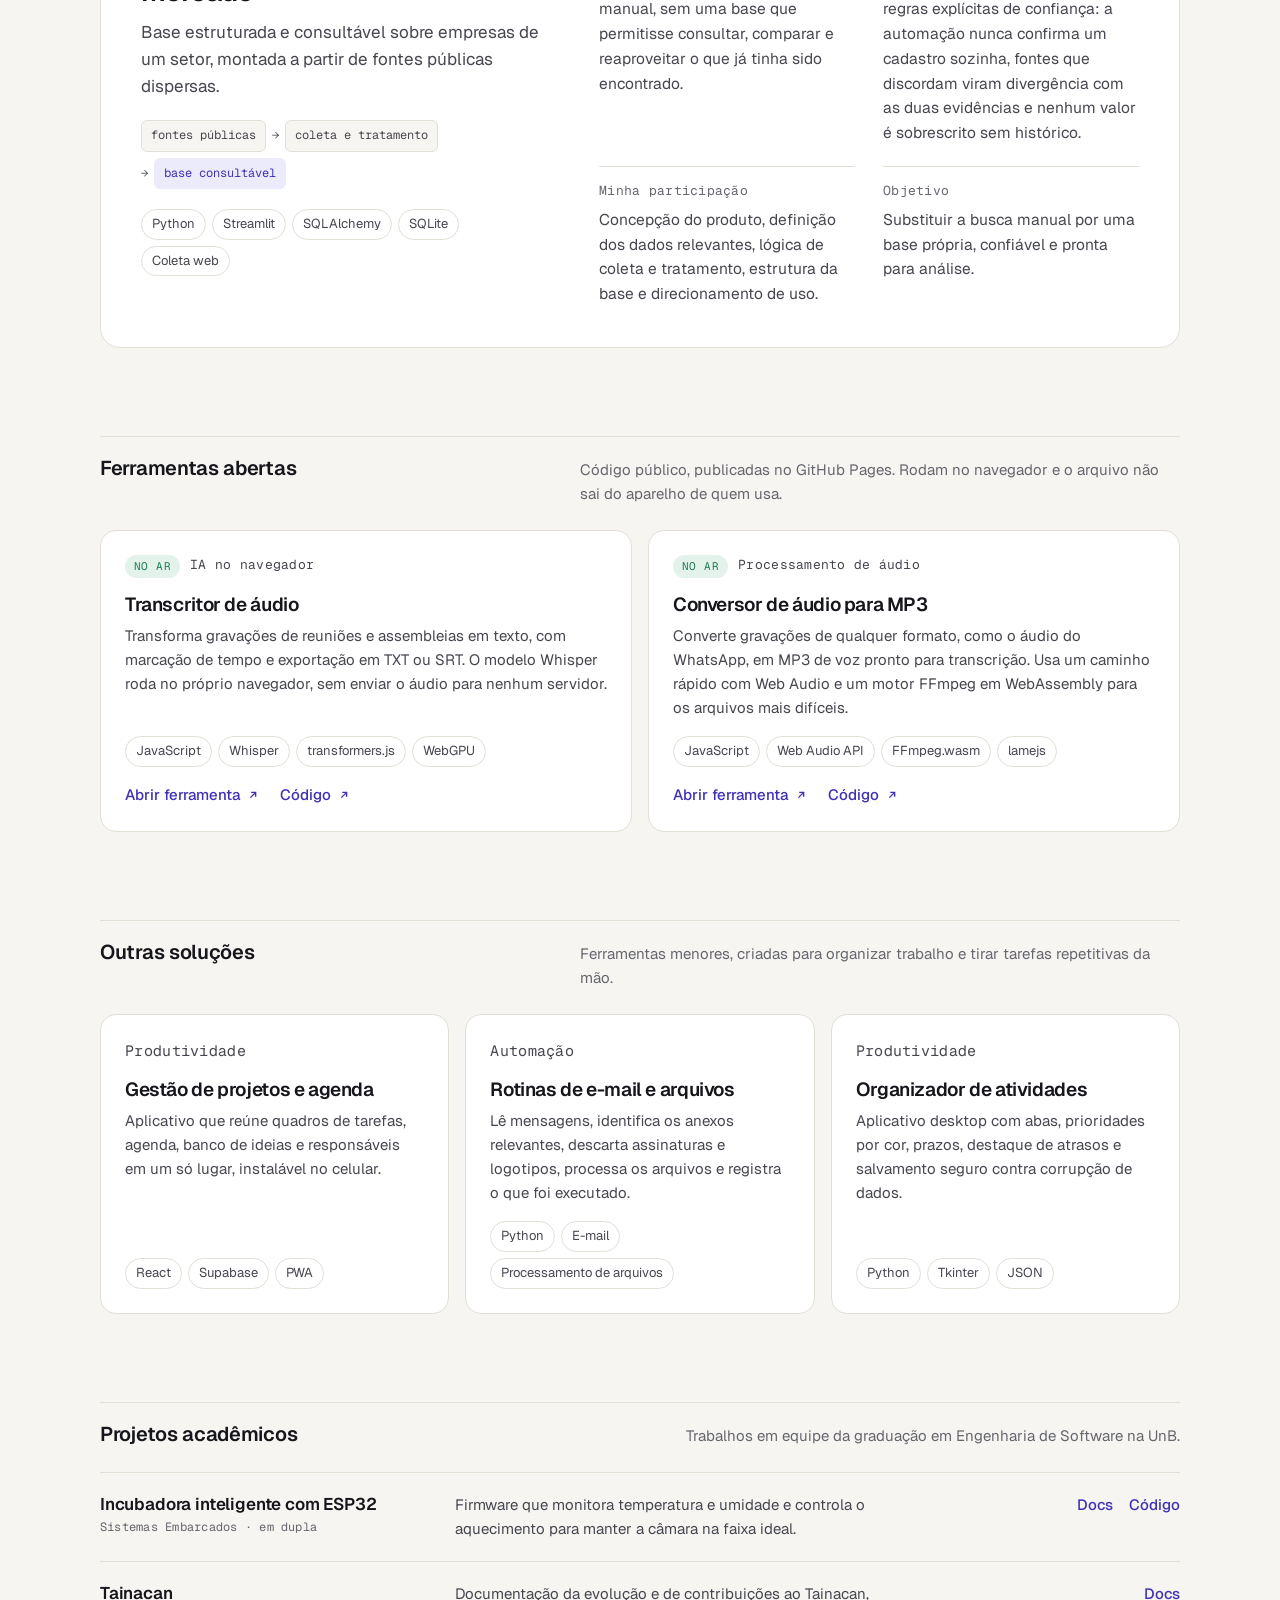
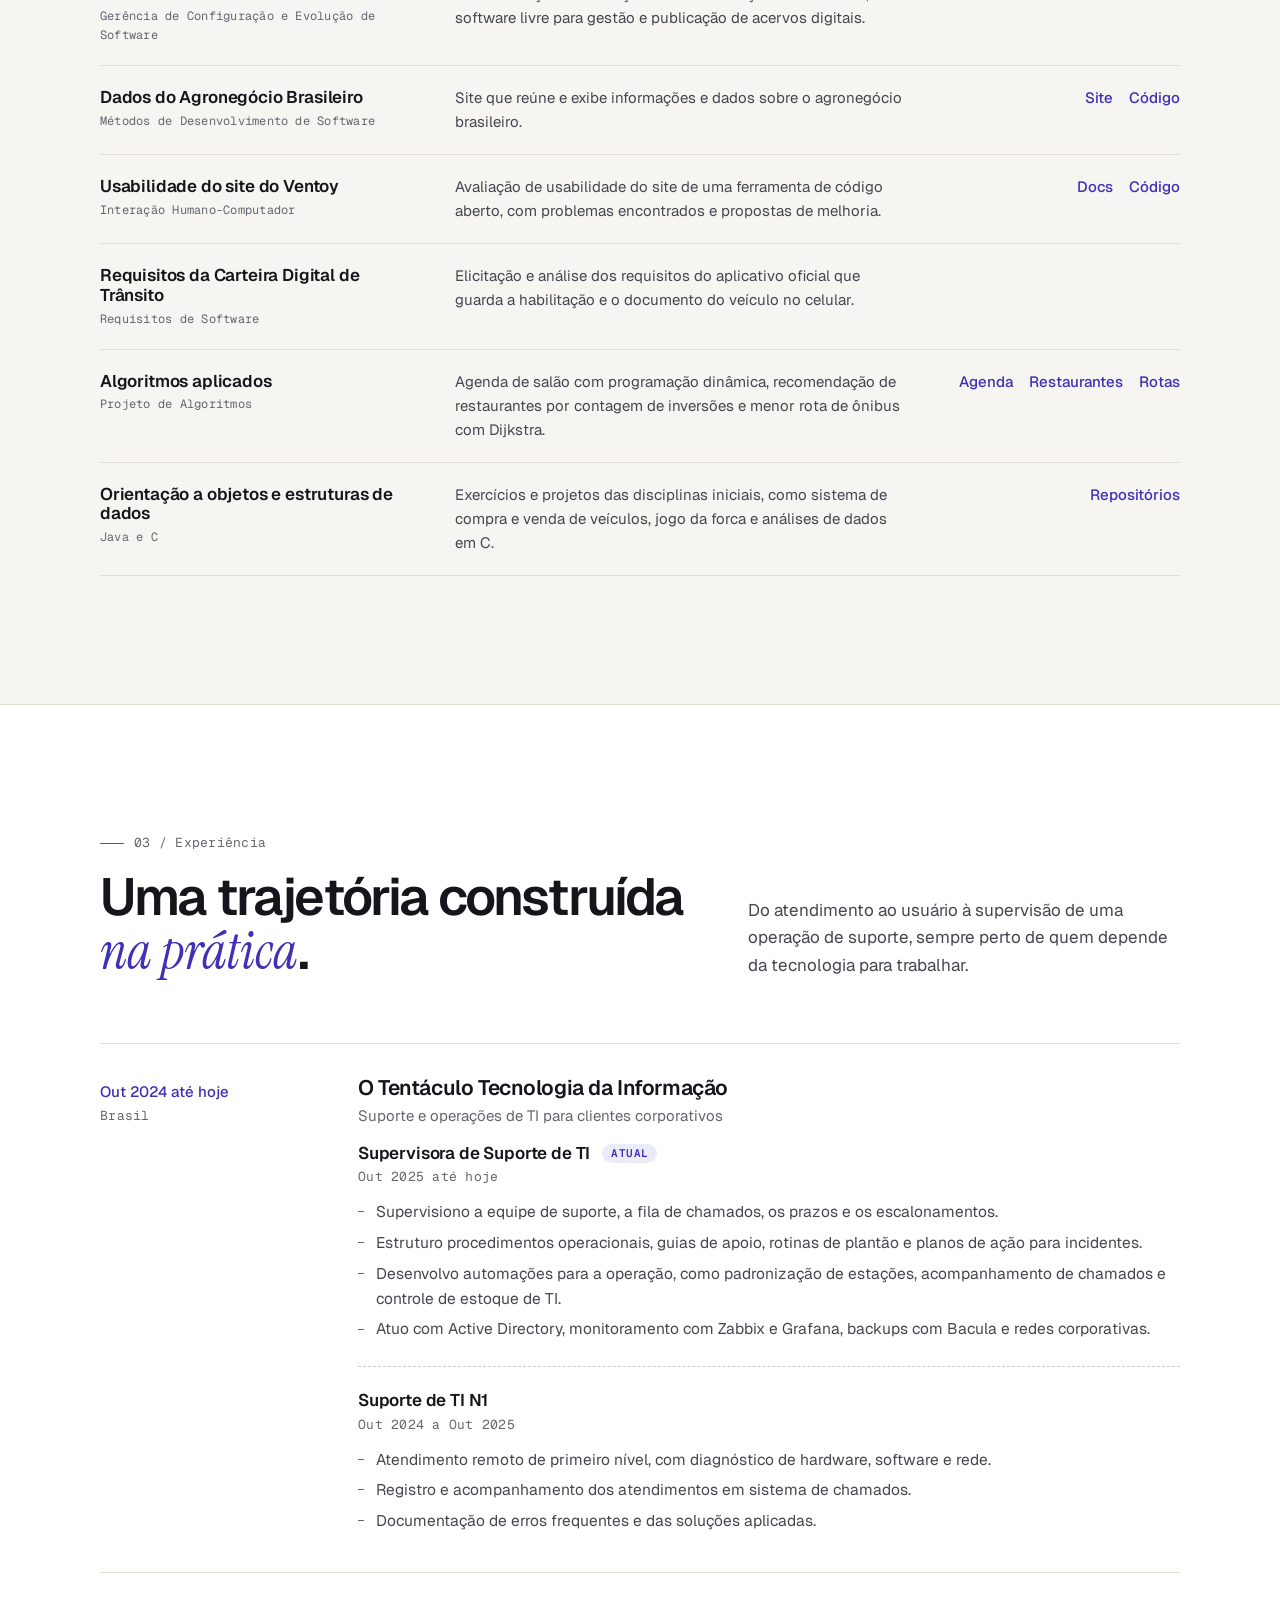
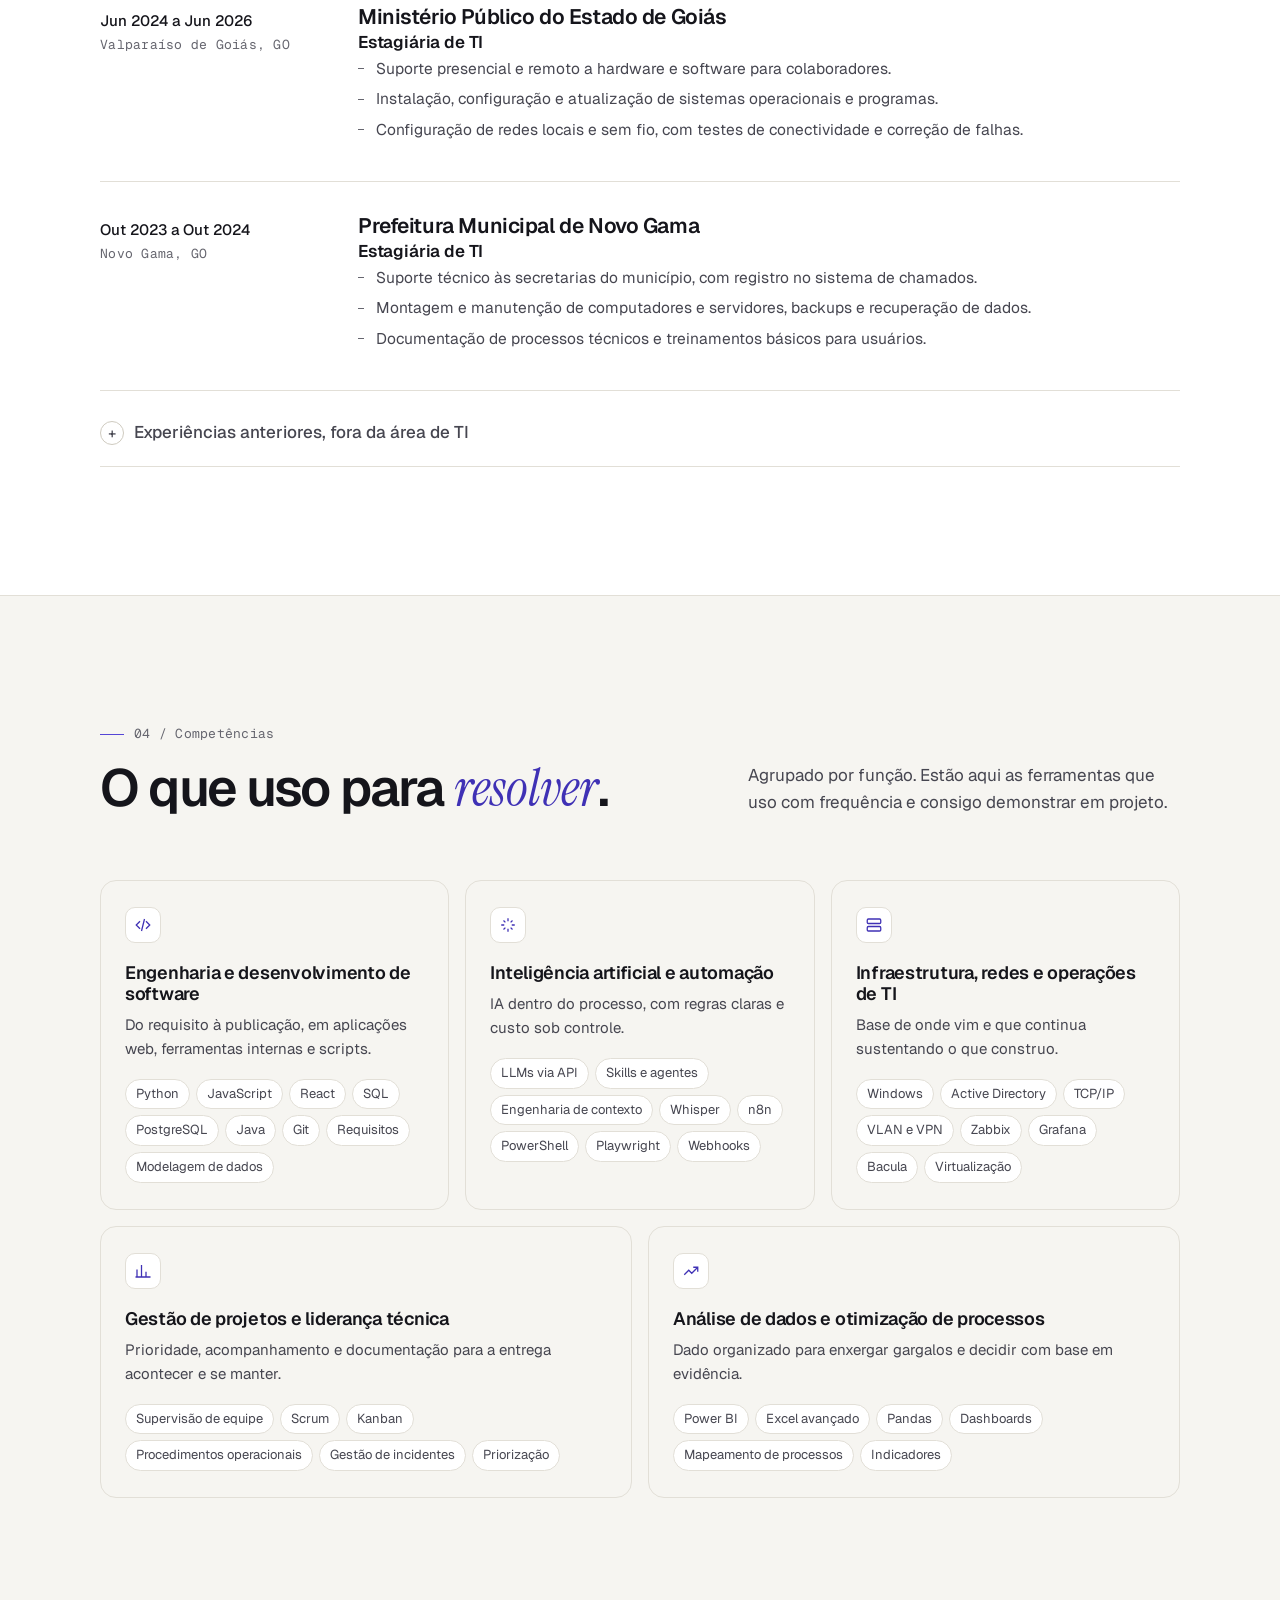
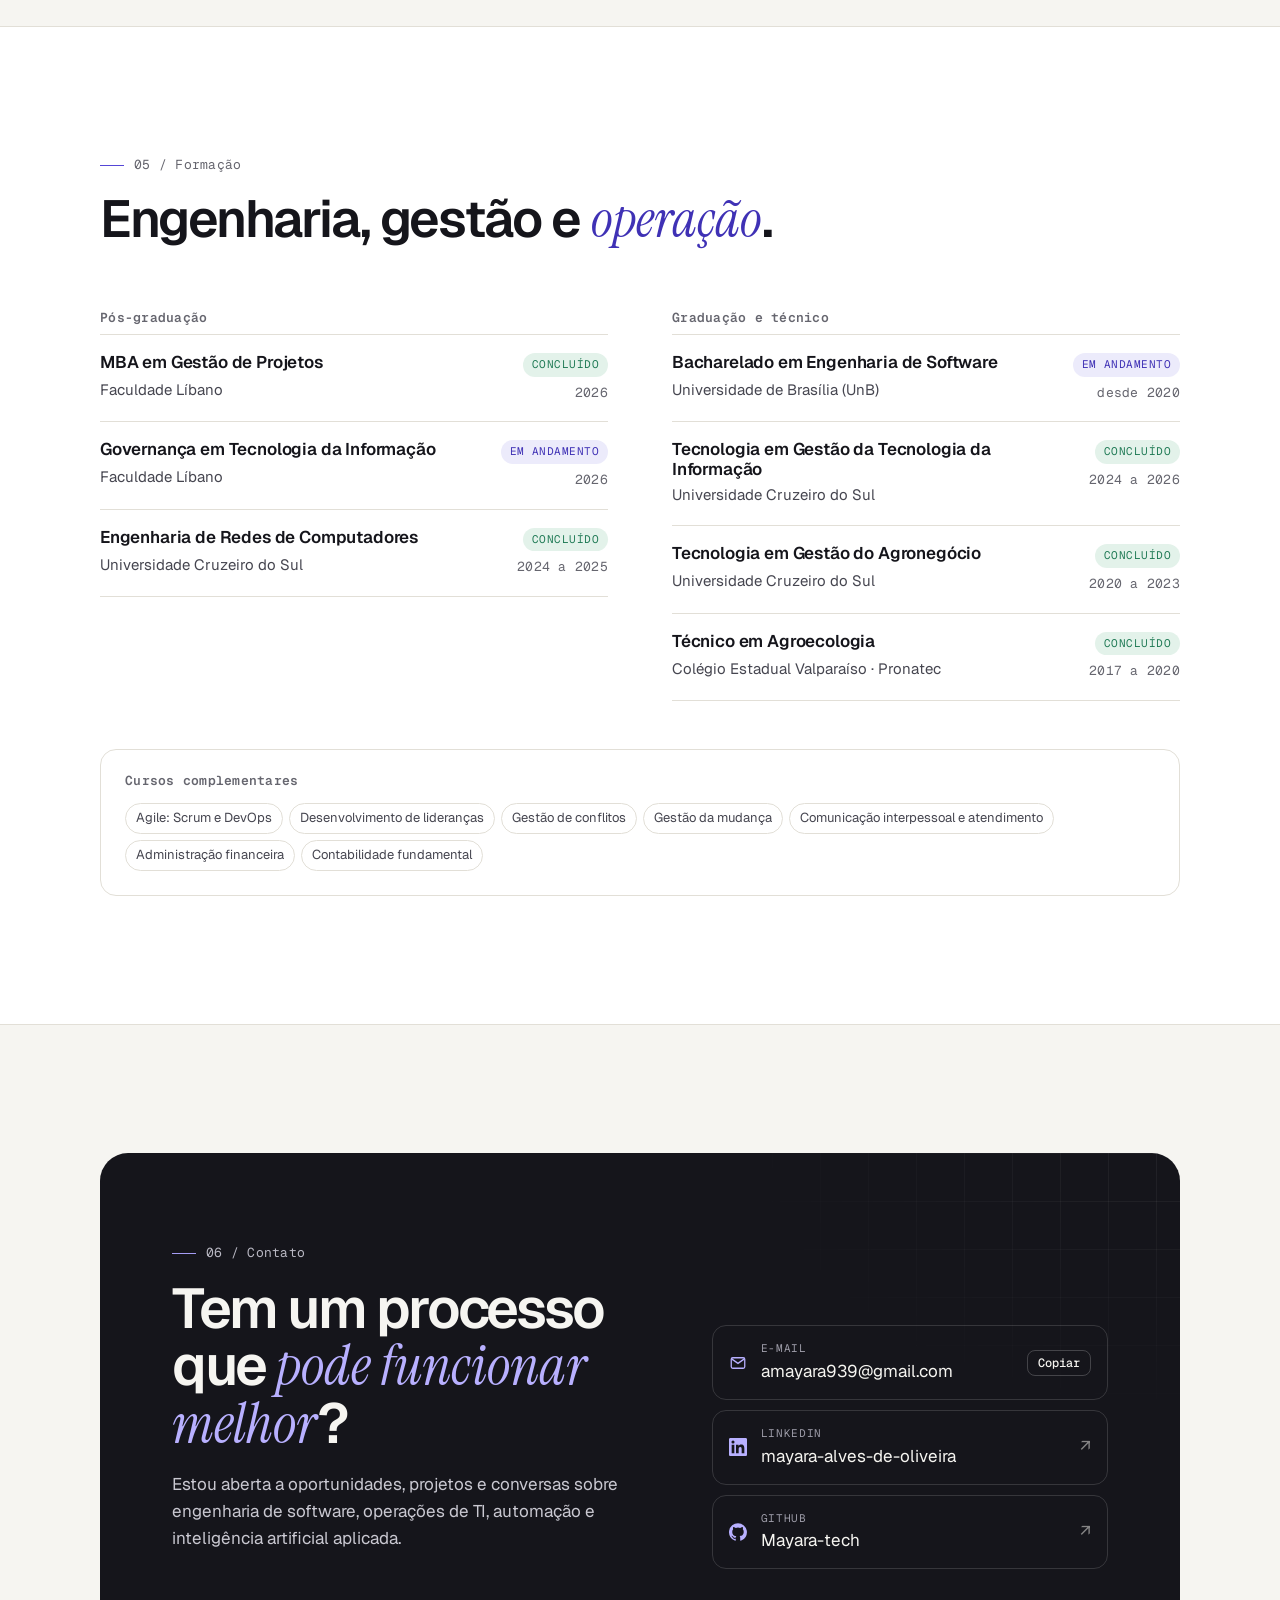
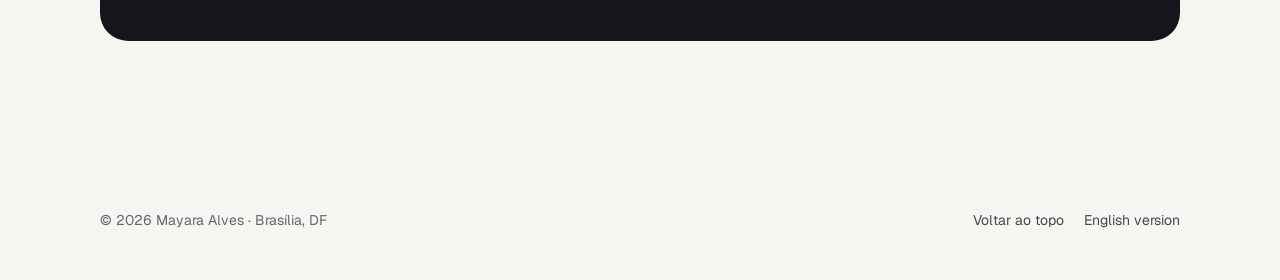
==== commit b9efd8f1: "Portfólio 2.0: novo visual, conteúdo atualizado e versão em inglês - página refeita em HTML, CSS e J" ====
--- a/index.html
+++ b/index.html
@@ -1,1049 +1,787 @@
-<!-- <!DOCTYPE html> -->
-<html lang="en">
-
+<!doctype html>
+<html lang="pt-BR">
 <head>
-  <meta charset="utf-8" />
-  <meta name="viewport" content="width=device-width initial-scale=1" />
-  <meta http-equiv="X-UA-Compatible" content="IE=edge" />
-
-  <!-- Google Tag Manager -->
-  <script>(function(w,d,s,l,i){w[l]=w[l]||[];w[l].push({'gtm.start':
-  new Date().getTime(),event:'gtm.js'});var f=d.getElementsByTagName(s)[0],
-  j=d.createElement(s),dl=l!='dataLayer'?'&l='+l:'';j.async=true;j.src=
-  'https://www.googletagmanager.com/gtm.js?id='+i+dl;f.parentNode.insertBefore(j,f);
-  })(window,document,'script','dataLayer','GTM-PGZH8HT');</script>
-  <!-- End Google Tag Manager -->
-
-  <!-- Materialize - Compiled and minified CSS-->
-  <link rel="stylesheet" href="//cdnjs.cloudflare.com/ajax/libs/materialize/0.95.3/css/materialize.min.css" />
-  <!-- Font Awesome Icon - CSS-->
-  <link rel="stylesheet" href="//maxcdn.bootstrapcdn.com/font-awesome/4.3.0/css/font-awesome.min.css" />
-  <!-- Custom Styles-->
-  <link rel="stylesheet" href="assets/css/style.css" />
-  <title>Mayara Alves | Portfolio </title>
-
-  <!-- Global site tag (gtag.js) - Google Analytics -->
-  <script async src="https://www.googletagmanager.com/gtag/js?id=UA-126939217-2"></script>
-  <script>
-    window.dataLayer = window.dataLayer || [];
-    function gtag() { dataLayer.push(arguments); }
-    gtag('js', new Date());
-
-    gtag('config', 'UA-126939217-2');
+  <meta charset="utf-8">
+  <meta name="viewport" content="width=device-width, initial-scale=1">
+  <title>Mayara Alves · Tecnologia, IA e Automação</title>
+  <meta name="description" content="Portfólio de Mayara Alves, profissional de TI que une engenharia de software, operações de tecnologia, automação e inteligência artificial para melhorar processos e resolver problemas reais.">
+  <meta name="author" content="Mayara Alves de Oliveira">
+  <meta name="robots" content="index, follow">
+  <meta name="theme-color" content="#f6f5f1">
+  <link rel="canonical" href="https://mayara-tech.github.io/Portfolio/">
+  <link rel="alternate" hreflang="pt-BR" href="https://mayara-tech.github.io/Portfolio/">
+  <link rel="alternate" hreflang="en" href="https://mayara-tech.github.io/Portfolio/en/">
+  <link rel="alternate" hreflang="x-default" href="https://mayara-tech.github.io/Portfolio/">
+
+  <meta property="og:type" content="profile">
+  <meta property="og:locale" content="pt_BR">
+  <meta property="og:locale:alternate" content="en_US">
+  <meta property="og:site_name" content="Mayara Alves">
+  <meta property="og:title" content="Mayara Alves · Tecnologia, IA e Automação">
+  <meta property="og:description" content="Desenvolvimento de soluções digitais e otimização de processos com engenharia de software, operações de TI, automação e inteligência artificial.">
+  <meta property="og:url" content="https://mayara-tech.github.io/Portfolio/">
+  <meta property="og:image" content="https://mayara-tech.github.io/Portfolio/assets/img/og-pt.png">
+  <meta property="og:image:width" content="1200">
+  <meta property="og:image:height" content="630">
+  <meta property="og:image:alt" content="Mayara Alves · Tecnologia, Inteligência Artificial e Automação">
+  <meta name="twitter:card" content="summary_large_image">
+
+  <link rel="icon" href="assets/img/favicon.svg" type="image/svg+xml">
+  <link rel="icon" href="assets/img/favicon-32.png" sizes="32x32" type="image/png">
+  <link rel="apple-touch-icon" href="assets/img/apple-touch-icon.png">
+
+  <link rel="preconnect" href="https://fonts.googleapis.com">
+  <link rel="preconnect" href="https://fonts.gstatic.com" crossorigin>
+  <link rel="stylesheet" href="https://fonts.googleapis.com/css2?family=Geist:wght@400;500;600&family=Geist+Mono:wght@400;500&family=Instrument+Serif:ital@1&display=swap">
+  <link rel="stylesheet" href="assets/css/main.css">
+  <link rel="preload" as="image" href="assets/img/mayara-800.webp" imagesrcset="assets/img/mayara-480.webp 480w, assets/img/mayara-800.webp 800w" imagesizes="(max-width: 520px) 200px, (max-width: 900px) 260px, 420px" type="image/webp">
+  <script>document.documentElement.classList.add("js");</script>
+
+  <script type="application/ld+json">
+  {
+    "@context": "https://schema.org",
+    "@type": "Person",
+    "name": "Mayara Alves de Oliveira",
+    "alternateName": "Mayara Alves",
+    "jobTitle": "Supervisora de Suporte de TI",
+    "description": "Tecnologia, Inteligência Artificial e Automação. Desenvolvimento de soluções digitais e otimização de processos.",
+    "url": "https://mayara-tech.github.io/Portfolio/",
+    "image": "https://mayara-tech.github.io/Portfolio/assets/img/mayara-800.jpg",
+    "email": "mailto:amayara939@gmail.com",
+    "address": { "@type": "PostalAddress", "addressLocality": "Brasília", "addressRegion": "DF", "addressCountry": "BR" },
+    "alumniOf": [
+      { "@type": "CollegeOrUniversity", "name": "Universidade Cruzeiro do Sul" },
+      { "@type": "CollegeOrUniversity", "name": "Faculdade Líbano" }
+    ],
+    "knowsAbout": ["Engenharia de software", "Inteligência artificial", "Automação de processos", "Infraestrutura de TI", "Gestão de projetos"],
+    "sameAs": [
+      "https://www.linkedin.com/in/mayara-alves-de-oliveira-5a04271a6/",
+      "https://github.com/Mayara-tech"
+    ]
+  }
   </script>
-
-  <!-- Open Graph-->
-  <meta property="og:locale" content="en_US" />
-  <meta property="og:type" content="website" />
-  <meta property="og:title" content="Mayara Alves | Portfolio" />
-  <meta property="og:description" content="Desenvolvedora de software" />
-  <meta property="og:url" content="https://mayara-tech.github.io/Portfolio/" />
-  <meta property="og:site_name" content="Mayara Alves | Portfolio" />
-  <meta property="article:publisher" content="https://mayara-tech.github.io/Portfolio/" />
-  
-  <!-- Twitter  -->
-  <meta name="twitter:card" content="summary" />
-  <meta name="twitter:site" content="@mayara._alves._" />
-  <meta name="twitter:title" content="Coder | Frontend | Explorer | Minimalist | Humane" />
-  <meta name="twitter:description" content="Desenvolvedora de software" />
-  <meta name="twitter:url" content="@mayara._alves._" />
-  <meta name="author" content="Mayara Alves" />
-  <meta name="description" content="Desenvolvedora de software apaixonado por desenvolvimento frontend e inteligência artificial." />
-  <link rel="apple-touch-icon" sizes="57x57" href="assets/img/favicon/apple-icon-57x57.png" />
-  <link rel="apple-touch-icon" sizes="60x60" href="assets/img/favicon/apple-icon-60x60.png" />
-  <link rel="apple-touch-icon" sizes="72x72" href="assets/img/favicon/apple-icon-72x72.png" />
-  <link rel="apple-touch-icon" sizes="76x76" href="assets/img/favicon/apple-icon-76x76.png" />
-  <link rel="apple-touch-icon" sizes="114x114" href="assets/img/favicon/apple-icon-114x114.png" />
-  <link rel="apple-touch-icon" sizes="120x120" href="assets/img/favicon/apple-icon-120x120.png" />
-  <link rel="apple-touch-icon" sizes="144x144" href="assets/img/favicon/apple-icon-144x144.png" />
-  <link rel="apple-touch-icon" sizes="152x152" href="assets/img/favicon/apple-icon-152x152.png" />
-  <link rel="apple-touch-icon" sizes="180x180" href="assets/img/favicon/apple-icon-180x180.png" />
-  <link rel="icon" type="image/png" sizes="192x192" href="assets/img/favicon/android-icon-192x192.png" />
-  <link rel="icon" type="image/png" sizes="32x32" href="assets/img/favicon/favicon-32x32.png" />
-  <link rel="icon" type="image/png" sizes="96x96" href="assets/img/favicon/favicon-96x96.png" />
-  <link rel="icon" type="image/png" sizes="16x16" href="assets/img/favicon/favicon-16x16.png" />
-  <link rel="manifest" href="assets/img/favicon/manifest.json" />
-  <meta name="msapplication-TileColor" content="#ffffff" />
-  <meta name="msapplication-TileImage" content="assets/img/favicon/ms-icon-144x144.png" />
-  <meta name="theme-color" content="#ffffff" />
-  <meta name="robots" content="index, follow" />
-  
-  <!-- Google Site Verification for indexing  -->
-  <meta name="google-site-verification" content="_qxK8tePiU2fhnwlwnJ7pkDFnj1k2EiKq_cYGy1Cb84" />
 </head>
 
 <body>
-  <!-- Google Tag Manager (noscript) -->
-  <noscript><iframe src="https://www.googletagmanager.com/ns.html?id=GTM-PGZH8HT"
-  height="0" width="0" style="display:none;visibility:hidden"></iframe>
-  </noscript>
-  
-  <!-- Navigation Menu-->
-  <!-- Nav class 1 -->
-  <nav class="hide-on-small-only">
-    <ul class="side-nav fixed section table-of-contents">
-
-      <li class="logo">
-        <a id="logo-container" aria-label="Navigate to the beginning of the page" href="#intro"
-          class="brand-logo grey-blue-text">
-          <img src="assets/img/passport-new.jpg" class="circle img-responsive profile-pic" alt="avatar">
+  <a class="skip" href="#main">Pular para o conteúdo</a>
+
+  <!-- ==================== cabeçalho ==================== -->
+  <header class="header">
+    <div class="wrap header__in">
+      <a class="brand" href="#top" aria-label="Mayara Alves, voltar ao início">
+        <span class="brand__mark" aria-hidden="true">MA</span>
+        <span>Mayara Alves</span>
+      </a>
+
+      <button class="menu-btn" type="button" aria-expanded="false" aria-controls="nav" aria-label="Abrir menu">
+        <span></span><span></span><span></span>
+      </button>
+
+      <nav class="nav" id="nav" aria-label="Seções">
+        <ul class="nav__list">
+          <li><a href="#about">Sobre</a></li>
+          <li><a href="#projects">Projetos</a></li>
+          <li><a href="#experience">Experiência</a></li>
+          <li><a href="#skills">Competências</a></li>
+          <li><a href="#education">Formação</a></li>
+          <li><a href="#contact">Contato</a></li>
+        </ul>
+        <a class="lang" href="en/" hreflang="en" lang="en" aria-label="Read this page in English">
+          <svg viewBox="0 0 24 24" fill="none" stroke="currentColor" stroke-width="1.6" aria-hidden="true"><circle cx="12" cy="12" r="9"/><path d="M3 12h18M12 3c2.5 2.6 3.8 5.6 3.8 9s-1.3 6.4-3.8 9c-2.5-2.6-3.8-5.6-3.8-9S9.5 5.6 12 3z"/></svg>
+          EN
         </a>
-      </li>
-
-      <li class="bold">
-        <a aria-label="Navigate to the About section" href="#about" class="waves-effect waves-dark teal-text"><i
-            class="mdi-social-person small"></i><span>Sobre</span></a>
-      </li>
-      <li class="bold">
-        <a aria-label="Navigate to the Experience section" href="#experience"
-          class="waves-effect waves-dark teal-text"><i
-            class="mdi-action-trending-up small"></i><span>Experiência</span></a>
-      </li>
-
-      <li class="bold">
-        <!-- mdi-av-web small
-             mdi-av-my-library-books small-->
-        <a aria-label="Navigate to the Projects section" href="#projects" class="waves-effect waves-dark teal-text"><i
-            class="mdi-av-my-library-books small"></i><span>Projetos</span></a>
-      </li>
-
-      <li class="bold">
-        <!--
-        ICONS:
-        mdi-action-assessment
-        mdi-social-poll
-        mdi-av-equalizer
-        -->
-        <a aria-label="Navigate to the Skills section" href="#skills" class="waves-effect waves-dark teal-text"><i
-            class="mdi-action-assessment small"></i><span>Habilidades</span></a>
-      </li>   
-      <li class="bold">
-        <!--
-        ICONS:
-        -->
-        <a aria-label="Navigate to the Education section" href="#education" class="waves-effect waves-dark teal-text"><i
-            class="mdi-social-school small"></i><span>Formação<br></span></a>
-      </li>
-
-      <li class="bold">
-        <!-- 
-        1. mdi-communication-contacts
-        2. mdi-content-mail
-        3. mdi-communication-email
-        -->
-        <a aria-label="Navigate to the Contact section" href="#contact" class="waves-effect waves-dark teal-text"><i
-            class="mdi-content-mail small"></i><span>Contatos</span></a>
-      </li>
-
-      <li class="bold">
-        <!--
-        ICONS:
-        1. mdi-action-description
-        2. mdi-file-folder
-        3. mdi-file-folder-open
-        4. mdi-file-attachment
-        5. mdi-file-folder-shared
-        -->
-        <!-- <a aria-label="Abrir curriculo em uma nova aba" href="#resume" target="_blank"
-          onclick="window.open('https://drive.google.com/file/d/1vYi-bMyIsZPve0x_clxY8xsDtiHiOMd3/view?usp=sharing')"
-          class="waves-effect waves-dark teal-text"><i class="mdi-file-folder-open small"></i><span>Resume</span></a> -->
-        <a aria-label="Abrir curriculo em uma nova aba" href="assets/docs/curriculo.pdf" target="_blank"
-        class="waves-effect waves-dark teal-text"><i class="mdi-file-folder-open small"></i><span>Curriculo</span></a>  
-      </li>
-    </ul>
-  </nav>
-
-  <!-- Nav class 2 -->
-  <nav class="hide-on-large only trigger z-depth-1">
-    <a aria-label="Toggle visibility of the mobile navbar" href="#" data-activates="slide-out"
-      class="button-collapse"><i class="mdi-navigation-menu"></i></a>
-    <div class="name-title">
-      <a id="name" aria-label="Navigate to the beginning of the page" href="#" class="teal-text">Mayara Alves</a><span class="black-text">Desenvolvedora de Software</span>
+      </nav>
     </div>
-  </nav>
-
-  <!-- Nav class 3 -->
-  <nav class="hide-on-large only">
-    <ul id="slide-out" class="side-nav">
-      <li class="bold">
-        <a aria-label="Navigate to the About section" href="#about" class="waves-effect waves-dark teal-text"><i
-            class="mdi-social-person small"></i><span>Sobre</span></a>
-      </li>
-      <li class="bold">
-        <a aria-label="Navigate to the Experience section" href="#experience"
-          class="waves-effect waves-dark teal-text"><i
-            class="mdi-action-trending-up small"></i><span>Experiência</span></a>
-      </li>
-      <li class="bold">
-        <a aria-label="Navigate to the Projects section" href="#projects" class="waves-effect waves-dark teal-text"><i
-            class="mdi-av-my-library-books small"></i><span>Projetos</span></a>
-      </li>
-      <li class="bold">
-        <a aria-label="Navigate to the Skills section" href="#skills" class="waves-effect waves-dark teal-text"><i
-            class="mdi-action-assessment small"></i><span>habilidades</span></a>
-      </li>
-
-      <li class="bold">
-        <a aria-label="Navigate to the Education section" href="#education" class="waves-effect waves-dark teal-text"><i
-            class="mdi-social-school small"></i><span>Formação</span></a>
-      </li>
-      <li class="bold">
-        <a aria-label="Navigate to the Contact section" href="#contact" class="waves-effect waves-dark teal-text"><i
-            class="mdi-content-mail small"></i><span>Contato</span></a>
-      </li>
-      <li class="bold">
-        <a aria-label="Open Varad's Resume in a new tab"
-          href="https://drive.google.com/file/d/1B6MZ1z0-7NsefC3Lm_q-uhib28MTqpE9/view?usp=sharing" target="_blank"
-          class="waves-effect waves-dark teal-text"><i class="mdi-file-folder-open small"></i><span>Curriculo</span></a>
-      </li>
-    </ul>
-  </nav>
-
-  <!-- Main Content-->
-  <main>
-    <!-- First Section: Heading lines and image -->
-    <section id="intro" class="section scrollspy full-height">
-      <div class="overlay"></div>
-      <div class="container">
-        <div class="col-md-9">
-          <div class="content section-padding valign" style="margin-left: 10%; margin-top: 50px;">
-            <div class="caption">
-              <h2>Olá, meu nome é <span class="teal">Mayara Alves.</span></h2>
-              <h5 style="color:#fff"><span class="typing" style="font-weight: 300; color:#004d40"></span></h5>
-              <!-- <h5 style="color:#00796b">A <span class="typing" style="font-weight: 300; color:#fff"></span></h5> -->
-              <h5>Graduando em Tecnologia da Informação e Engenharia de Software, com pós-graduação em Engenharia de Redes, possuo experiência em web design, 
-                suporte técnico, infraestrutura de redes e computadores. Tenho facilidade para ensinar e liderar, além de um bom relacionamento com o público. 
-                Domino o pacote Office e tenho conhecimentos em economia, administração financeira, sustentabilidade e meio ambiente. <br> <br> 
-              Sou apaixonada pelo meio ambiente e em como a tecnologia pode ser aliada para tornar o mundo em um lugar melhor.</h5>
-            </div>
-            <div class="social">
-              <a href="https://www.linkedin.com/in/mayara-alves-de-oliveira-5a04271a6" target="_blank">
-                <button class="icon-btn linkedin">
-                  <i class="fa fa-linkedin"></i>
-                </button>
+  </header>
+
+  <main id="main">
+
+    <!-- ==================== apresentação ==================== -->
+    <section class="hero" id="top" aria-labelledby="hero-title">
+      <div class="wrap">
+        <div class="hero__grid">
+          <div class="stagger">
+            <p class="eyebrow mono">
+              <span class="eyebrow__dot" aria-hidden="true"></span>
+              Tecnologia <i aria-hidden="true">/</i> Inteligência Artificial <i aria-hidden="true">/</i> Automação
+            </p>
+            <h1 id="hero-title">Mayara <span class="serif">Alves</span></h1>
+            <p class="hero__role">Desenvolvimento de soluções digitais e otimização de processos.</p>
+            <p class="hero__lead">Trabalho onde engenharia de software, operações de TI, automação e inteligência artificial se encontram. Supervisiono uma operação de suporte e construo as ferramentas que essa rotina pede, começando sempre pelo problema e não pela tecnologia.</p>
+            <div class="hero__actions">
+              <a class="btn btn--solid" href="#projects">
+                Ver projetos
+                <svg viewBox="0 0 16 16" fill="none" stroke="currentColor" stroke-width="1.6" aria-hidden="true"><path d="M8 3v10M3.5 8.5 8 13l4.5-4.5"/></svg>
               </a>
-              <a href="https://github.com/Mayara-tech" target="_blank">
-                <button class="icon-btn github">
-                  <i class="fa fa-github"></i>
-                </button>
-
-              <!-- <a href="https://angel.co/u/varad_bhogayata" target="_blank">
-                <button class="icon-btn angellist">
-                  <i class="fa fa-angellist"></i>
-                </button>
-              </a> -->
-
-              <!-- <a href="http://linkedin.com/in/varadbhogayata" target="_blank">
-                  <span class="fa-stack fa-lg">
-                    <i class="fa fa-circle fa-stack-2x"></i>
-                    <i class="fa fa-linkedin fa-stack-1x fa-inverse"></i>
-
-                  </span>
-              </a> -->
-            </div>
-            <div class='buttons'>
-              <a href="#about" class="readme">Sobre mim</a>
-              <a href="#contact" class="contactme">Contatos</a>
-            </div>
-          </div>
-        </div>
+              <a class="btn btn--ghost" href="#contact">Contato</a>
+              <span class="sep" aria-hidden="true"></span>
+              <a class="icon-link" href="https://www.linkedin.com/in/mayara-alves-de-oliveira-5a04271a6/" target="_blank" rel="noopener" aria-label="LinkedIn (abre em nova aba)">
+                <svg viewBox="0 0 24 24" fill="currentColor" aria-hidden="true"><path d="M20.45 20.45h-3.56v-5.57c0-1.33-.02-3.04-1.85-3.04-1.85 0-2.14 1.45-2.14 2.94v5.67H9.35V9h3.41v1.56h.05c.48-.9 1.64-1.85 3.37-1.85 3.6 0 4.27 2.37 4.27 5.46v6.28zM5.34 7.43a2.06 2.06 0 1 1 0-4.13 2.06 2.06 0 0 1 0 4.13zM7.12 20.45H3.56V9h3.56v11.45zM22.22 0H1.77C.79 0 0 .77 0 1.73v20.54C0 23.23.79 24 1.77 24h20.45c.98 0 1.78-.77 1.78-1.73V1.73C24 .77 23.2 0 22.22 0z"/></svg>
+              </a>
+              <a class="icon-link" href="https://github.com/Mayara-tech" target="_blank" rel="noopener" aria-label="GitHub (abre em nova aba)">
+                <svg viewBox="0 0 24 24" fill="currentColor" aria-hidden="true"><path d="M12 .3a12 12 0 0 0-3.8 23.38c.6.12.83-.26.83-.57L9 21.07c-3.34.72-4.04-1.61-4.04-1.61-.55-1.39-1.34-1.76-1.34-1.76-1.08-.74.09-.73.09-.73 1.2.09 1.83 1.24 1.83 1.24 1.07 1.83 2.81 1.3 3.5 1 .1-.78.42-1.31.76-1.61-2.67-.3-5.47-1.33-5.47-5.93 0-1.31.47-2.38 1.24-3.22-.14-.3-.54-1.52.1-3.18 0 0 1-.32 3.3 1.23a11.5 11.5 0 0 1 6 0c2.28-1.55 3.29-1.23 3.29-1.23.64 1.66.24 2.88.12 3.18a4.65 4.65 0 0 1 1.23 3.22c0 4.61-2.8 5.63-5.48 5.92.42.36.81 1.1.81 2.22l-.01 3.29c0 .31.2.69.82.57A12 12 0 0 0 12 .3"/></svg>
+              </a>
+            </div>
+          </div>
+
+          <div class="hero__visual">
+            <figure class="portrait">
+              <picture>
+                <source type="image/webp" srcset="assets/img/mayara-480.webp 480w, assets/img/mayara-800.webp 800w" sizes="(max-width: 520px) 200px, (max-width: 900px) 260px, 420px">
+                <img src="assets/img/mayara-800.jpg" width="800" height="1000" alt="Retrato de Mayara Alves" fetchpriority="high">
+              </picture>
+            </figure>
+            <div class="system-card" aria-hidden="true">
+              <div class="system-card__title mono"><span>áreas que conecto</span><span>↘</span></div>
+              <svg viewBox="0 0 260 150" role="presentation">
+                <path class="l" d="M112 15 C170 15 170 75 222 75"/>
+                <path class="l" d="M112 45 C170 45 170 75 222 75"/>
+                <path class="l l--hot" d="M112 75 L222 75"/>
+                <path class="l" d="M112 105 C170 105 170 75 222 75"/>
+                <path class="l" d="M112 135 C170 135 170 75 222 75"/>
+                <circle class="n" cx="108" cy="15" r="4"/>
+                <circle class="n" cx="108" cy="45" r="4"/>
+                <circle class="n" cx="108" cy="75" r="4"/>
+                <circle class="n" cx="108" cy="105" r="4"/>
+                <circle class="n" cx="108" cy="135" r="4"/>
+                <circle class="n n--out" cx="228" cy="75" r="6"/>
+                <text x="0" y="19">Software</text>
+                <text x="0" y="49">Infraestrutura</text>
+                <text x="0" y="79">Automação</text>
+                <text x="0" y="109">IA</text>
+                <text x="0" y="139">Gestão</text>
+                <text class="t-out" x="228" y="58" text-anchor="middle">processo</text>
+                <text class="t-out" x="228" y="100" text-anchor="middle">melhor</text>
+              </svg>
+            </div>
+          </div>
+        </div>
+
+        <ul class="facts reveal" aria-label="Resumo">
+          <li><span class="k mono">Hoje</span><strong>Supervisora de Suporte de TI</strong></li>
+          <li><span class="k mono">Gestão</span><strong>MBA em Gestão de Projetos</strong></li>
+          <li><span class="k mono">Infraestrutura</span><strong>Pós em Engenharia de Redes de Computadores</strong></li>
+          <li><span class="k mono">Engenharia</span><strong>Engenharia de Software na UnB</strong></li>
+        </ul>
       </div>
     </section>
 
-    <!-- Second Section: About -->
-    <section id="about" class="section scrollspy">
-      <h3 class="page-title white-text teal">Sobre mim</h3>
-      <div class="container flow-text">
-        <!-- <blockquote>
-          <h2>
-            A Software Developer with a passion for Backend Development and Artificial Intelligence.
-
-          </h2>
-        </blockquote> -->        
-        <p>
-          Sou uma profissional dedicada e apaixonada por desenvolvimento humano e ambiental. 
-
-           Com sólida formação em Tecnologia da Informação, Engenharia de Software e Gestão do Agronegócio. Tenho experiência em desenvolvimento de soluções tecnológicas, automação de processos e infraestrutura de redes, além de atuar em projetos que integram inovação e sustentabilidade no setor agro.
-       
-          <br><br> Minha paixão por inovação me levou a atuar em projetos que integram desenvolvimento de software e automação de processos, sempre com foco na criação de soluções eficientes e escaláveis. Tenho habilidades em coordenação de equipes, gestão de projetos e na implementação de tecnologias que otimizam processos empresariais.
-        </p>
-        <p>
-      Em busca de uma oportunidade de trabalhar em uma posição desafiadora aliando minhas habilidades em Engenharia de Software, que proporcione desenvolvimento profissional, experiências interessantes e crescimento pessoal.
-        </p>
-        <!-- <p>
-          Another Paragraph
-        </p>  -->
-        <!-- <p>
-        <strong>Current Focus</strong>:&nbsp;<a aria-label="Navigate to the Inclusive Design Patterns homepage"
-          href="https://www.smashingmagazine.com/inclusive-design-patterns/">Accessibility</a>&nbsp;//&nbsp;<a
-          aria-label="Navigate to the Full Stack React homepage"
-          href="https://www.fullstackreact.com/">React</a>&nbsp;//&nbsp;<a
-          aria-label='Navigate to the article "Scalable CSS"'
-          href="https://mrmrs.github.io/writing/2016/03/24/scalable-css/">Design Systems</a>
-        </p> -->
+    <!-- ==================== sobre ==================== -->
+    <section class="section section--alt" id="about" aria-labelledby="about-title">
+      <div class="wrap">
+        <div class="section__head reveal">
+          <div>
+            <p class="section__label mono">01 / Sobre</p>
+            <h2 class="section__title" id="about-title">Da operação à <span class="serif">construção</span> de soluções.</h2>
+          </div>
+        </div>
+
+        <div class="about">
+          <blockquote class="manifest reveal">
+            <p>Tecnologia não deveria apenas digitalizar um processo ineficiente. Deveria ajudar a <em>repensá-lo</em>.</p>
+          </blockquote>
+          <div class="about__text reveal">
+            <p>Sou profissional de TI com experiência em engenharia de software, liderança técnica, gestão de projetos e operações de tecnologia. Hoje supervisiono uma equipe de suporte de TI e, em paralelo, desenvolvo aplicações, automações e soluções com inteligência artificial para problemas que encontro na rotina das operações.</p>
+            <p>Comecei perto da operação, em suporte técnico, redes e infraestrutura, atendendo pessoas e sistemas no dia a dia. Essa base mudou o meu jeito de construir software: antes de escolher a ferramenta, quero entender onde o processo trava, quem depende dele e o que acontece quando ele falha.</p>
+            <p>Minha formação acompanha esse caminho. Engenharia de Software na UnB, Gestão da Tecnologia da Informação, pós-graduação em Engenharia de Redes, MBA em Gestão de Projetos e uma graduação em Gestão do Agronegócio, que me ensinou a olhar para custo, cadeia e operação antes da tecnologia.</p>
+          </div>
+        </div>
+
+        <ol class="principles">
+          <li class="reveal">
+            <h3>Entender antes de construir</h3>
+            <p>Converso com quem usa, observo a rotina e descubro onde o processo realmente trava.</p>
+          </li>
+          <li class="reveal">
+            <h3>Questionar o processo</h3>
+            <p>Nem toda etapa precisa existir. Às vezes a melhor automação é retirar um passo.</p>
+          </li>
+          <li class="reveal">
+            <h3>Construir na medida certa</h3>
+            <p>Regras claras, dados confiáveis e IA onde ela agrega. Cálculo fica no código, a IA interpreta e redige.</p>
+          </li>
+          <li class="reveal">
+            <h3>Documentar e evoluir</h3>
+            <p>Procedimentos, decisões e indicadores registrados para a solução continuar de pé sem depender de mim.</p>
+          </li>
+        </ol>
       </div>
     </section>
 
-
-    <!-- Third Section: Experience -->
-    <section id="experience" class="section scrollspy">
-      <h3 class="page-title white-text teal">Experiências</h3>
-      <div class="container">
-
-        <!-- Latest Experience -->
-        <div class="card">
-          <div class="card-content">
-            <div class="row">
-              <div class="col s12 m2">
-                <a href="https://www.mpgo.mp.br/portal/" target="_blank"><img alt="Zhiffy logo"
-                    src="assets/img/15_45_50_469_Logo_MPGO_01_baixa.jpg" class="responsive-img center-block" /></a>
-              </div>
-              <!-- <div class="col s12 m10"> -->
-              <div class="col s12 m10">
-                <p>
-                  <span class="card-title"><a href="https://www.mpgo.mp.br/portal/" target="_blank"
-                      class="teal-text hoverline">Ministério Público do Estado de Goiás<br></a></span>
-                </p>
-              </div>
-            </div>
-            <div class="role brown-text text-darken-2"><br>Estagiário de Suporte Técnico em T.I.</div>
-            <ul>
+    <!-- ==================== projetos ==================== -->
+    <section class="section" id="projects" aria-labelledby="projects-title">
+      <div class="wrap">
+        <div class="section__head reveal">
+          <div>
+            <p class="section__label mono">02 / Projetos</p>
+            <h2 class="section__title" id="projects-title">Problemas reais, <span class="serif">soluções</span> sob medida.</h2>
+          </div>
+          <p class="section__intro">Boa parte do que construo nasce dentro de operações, então nem tudo tem repositório público. Nesses casos descrevo o problema, a solução e a minha participação sem expor dados, clientes ou detalhes internos.</p>
+        </div>
+
+        <!-- ---------- destaques profissionais ---------- -->
+        <div class="subhead reveal">
+          <h3>Projetos profissionais</h3>
+          <p>Soluções aplicadas a operações de TI, gestão e processos administrativos.</p>
+        </div>
+
+        <div class="cases">
+
+          <!-- 01 -->
+          <article class="case reveal">
+            <div>
+              <p class="case__meta mono"><span class="case__num">01</span><span>IA aplicada · Produto</span></p>
+              <h4>Inteligência artificial na gestão condominial</h4>
+              <p class="case__summary">Um conjunto de soluções que coloca a IA dentro da rotina documental de uma administração de condomínios, onde a tarefa realmente acontece.</p>
+              <ol class="flow" aria-label="Fluxo da solução">
+                <li><span>áudio, edital, planilha</span></li>
+                <li><span>regras + IA</span></li>
+                <li><span>ata, comunicado, painel</span></li>
+              </ol>
+              <ul class="chips" aria-label="Tecnologias">
+                <li>LLMs</li><li>Skills e agentes</li><li>Python</li><li>Engenharia de contexto</li><li>Análise documental</li><li>HTML</li>
+              </ul>
+            </div>
+            <dl class="case__body">
+              <div>
+                <dt class="mono">Problema</dt>
+                <dd>Ata, comunicado, balancete e relatório eram lidos, interpretados e redigidos à mão. Horas de trabalho e retrabalho sobre conteúdos muito parecidos.</dd>
+              </div>
+              <div>
+                <dt class="mono">Solução</dt>
+                <dd>Geração de atas a partir do áudio e da pauta, redação de comunicados, análise de balancetes e transformação de planilhas exportadas em painéis de leitura. A conta é feita por código. A IA interpreta e escreve.</dd>
+              </div>
+              <div>
+                <dt class="mono">Minha participação</dt>
+                <dd>Concepção das soluções, engenharia de contexto e de prompt, construção das skills, testes com documentos reais, tratamento de exceções e integração ao fluxo que já existia.</dd>
+              </div>
+              <div>
+                <dt class="mono">Objetivo</dt>
+                <dd>Reduzir o trabalho manual sobre documentos sem abrir mão da conferência humana nos pontos que exigem responsabilidade.</dd>
+              </div>
+            </dl>
+          </article>
+
+          <!-- 02 -->
+          <article class="case reveal">
+            <div>
+              <p class="case__meta mono"><span class="case__num">02</span><span>Operações de TI · Dados</span></p>
+              <h4>Visão gerencial da operação de suporte</h4>
+              <p class="case__summary">Cruzamento entre o que a equipe relata nos canais de mensagem e o que de fato vira chamado, para enxergar recorrência e lacunas.</p>
+              <ol class="flow" aria-label="Fluxo da solução">
+                <li><span>mensagens</span></li>
+                <li><span>chamados</span></li>
+                <li><span>correlação</span></li>
+                <li><span>painel gerencial</span></li>
+              </ol>
+              <ul class="chips" aria-label="Tecnologias">
+                <li>Node.js</li><li>Playwright</li><li>SQLite</li><li>SQL</li><li>YAML</li><li>HTML</li>
+              </ul>
+            </div>
+            <dl class="case__body">
+              <div>
+                <dt class="mono">Problema</dt>
+                <dd>Alertas chegavam por grupos de mensagem e os chamados viviam em outra plataforma. Sem cruzar as duas fontes, não dava para ver recorrência nem demandas que nunca viraram chamado.</dd>
+              </div>
+              <div>
+                <dt class="mono">Solução</dt>
+                <dd>Coleta local das duas fontes e correlação em cascata: número do chamado citado, depois local, tipo e janela de tempo. As regras ficam em arquivos editáveis e a IA entra só no resumo do período, o que mantém custo baixo e resultado auditável.</dd>
+              </div>
+              <div>
+                <dt class="mono">Minha participação</dt>
+                <dd>Mapeamento do processo, definição das regras de correlação e classificação, desenvolvimento e desenho do painel.</dd>
+              </div>
+              <div>
+                <dt class="mono">Objetivo</dt>
+                <dd>Transformar comunicação dispersa em informação para decisão e melhoria contínua da operação.</dd>
+              </div>
+            </dl>
+          </article>
+
+          <!-- 03 -->
+          <article class="case reveal">
+            <div>
+              <p class="case__meta mono"><span class="case__num">03</span><span>Infraestrutura · Automação</span></p>
+              <h4>Padronização automatizada de estações de trabalho</h4>
+              <p class="case__summary">Uma rotina única para preparar computadores com o mesmo padrão, do backup do usuário à validação final.</p>
+              <ol class="flow" aria-label="Fluxo da solução">
+                <li><span>backup</span></li>
+                <li><span>rede e domínio</span></li>
+                <li><span>softwares</span></li>
+                <li><span>validação</span></li>
+              </ol>
+              <ul class="chips" aria-label="Tecnologias">
+                <li>PowerShell</li><li>Windows</li><li>Active Directory</li><li>Redes</li>
+              </ul>
+            </div>
+            <dl class="case__body">
+              <div>
+                <dt class="mono">Problema</dt>
+                <dd>Preparar cada máquina exigia uma sequência longa de passos manuais, repetida computador a computador, com risco de pular etapas e deixar o ambiente inconsistente.</dd>
+              </div>
+              <div>
+                <dt class="mono">Solução</dt>
+                <dd>Script que executa o fluxo inteiro: backup dos arquivos do usuário, configuração de rede e DNS, entrada no domínio, instalação de softwares conforme o perfil da máquina, limpeza de perfis e validações. Acompanha um checklist para quem executa.</dd>
+              </div>
+              <div>
+                <dt class="mono">Minha participação</dt>
+                <dd>Análise do processo manual, ordem das etapas e das validações, desenvolvimento do script e testes em cenários diferentes.</dd>
+              </div>
+              <div>
+                <dt class="mono">Objetivo</dt>
+                <dd>Padronizar a preparação das máquinas e eliminar a execução manual passo a passo.</dd>
+              </div>
+            </dl>
+          </article>
+
+          <!-- 04 -->
+          <article class="case reveal">
+            <div>
+              <p class="case__meta mono"><span class="case__num">04</span><span>Aplicação web · Dados</span></p>
+              <h4>Controle de estoque de TI</h4>
+              <p class="case__summary">Aplicativo instalável no celular para controlar equipamentos e insumos, com saldo que não depende de digitação.</p>
+              <ol class="flow" aria-label="Fluxo da solução">
+                <li><span>entradas e saídas</span></li>
+                <li><span>banco calcula o saldo</span></li>
+                <li><span>alerta de reposição</span></li>
+              </ol>
+              <ul class="chips" aria-label="Tecnologias">
+                <li>React</li><li>Supabase</li><li>PostgreSQL</li><li>PWA</li><li>Vercel</li><li>Python</li>
+              </ul>
+            </div>
+            <dl class="case__body">
+              <div>
+                <dt class="mono">Problema</dt>
+                <dd>O controle de equipamentos e insumos dependia de acompanhamento manual, sem visão de saldo, movimentação ou itens em nível crítico.</dd>
+              </div>
+              <div>
+                <dt class="mono">Solução</dt>
+                <dd>Itens, categorias, entradas, saídas, destinos, estoque mínimo, relatórios e alertas. O saldo nunca é digitado: o banco calcula a partir das movimentações, o que impede divergência entre a tela e o estoque real. Começou como uma ferramenta desktop em Python e evoluiu para a web.</dd>
+              </div>
+              <div>
+                <dt class="mono">Minha participação</dt>
+                <dd>Levantamento da necessidade, modelagem de dados e regras de negócio, desenvolvimento e publicação.</dd>
+              </div>
+              <div>
+                <dt class="mono">Objetivo</dt>
+                <dd>Tornar o controle proativo, avisando antes da falta em vez de constatar depois.</dd>
+              </div>
+            </dl>
+          </article>
+
+          <!-- 05 -->
+          <article class="case reveal">
+            <div>
+              <p class="case__meta mono"><span class="case__num">05</span><span>Dados · Produto</span></p>
+              <h4>Plataforma de inteligência de mercado</h4>
+              <p class="case__summary">Base estruturada e consultável sobre empresas de um setor, montada a partir de fontes públicas dispersas.</p>
+              <ol class="flow" aria-label="Fluxo da solução">
+                <li><span>fontes públicas</span></li>
+                <li><span>coleta e tratamento</span></li>
+                <li><span>base consultável</span></li>
+              </ol>
+              <ul class="chips" aria-label="Tecnologias">
+                <li>Python</li><li>Streamlit</li><li>SQLAlchemy</li><li>SQLite</li><li>Coleta web</li>
+              </ul>
+            </div>
+            <dl class="case__body">
+              <div>
+                <dt class="mono">Problema</dt>
+                <dd>Mapear as empresas de um mercado dependia de pesquisa manual, sem uma base que permitisse consultar, comparar e reaproveitar o que já tinha sido encontrado.</dd>
+              </div>
+              <div>
+                <dt class="mono">Solução</dt>
+                <dd>Aplicação que coleta, trata e cataloga as informações com regras explícitas de confiança: a automação nunca confirma um cadastro sozinha, fontes que discordam viram divergência com as duas evidências e nenhum valor é sobrescrito sem histórico.</dd>
+              </div>
+              <div>
+                <dt class="mono">Minha participação</dt>
+                <dd>Concepção do produto, definição dos dados relevantes, lógica de coleta e tratamento, estrutura da base e direcionamento de uso.</dd>
+              </div>
+              <div>
+                <dt class="mono">Objetivo</dt>
+                <dd>Substituir a busca manual por uma base própria, confiável e pronta para análise.</dd>
+              </div>
+            </dl>
+          </article>
+        </div>
+
+        <!-- ---------- ferramentas abertas ---------- -->
+        <div class="subhead reveal">
+          <h3>Ferramentas abertas</h3>
+          <p>Código público, publicadas no GitHub Pages. Rodam no navegador e o arquivo não sai do aparelho de quem usa.</p>
+        </div>
+
+        <div class="cards">
+          <article class="card reveal">
+            <p class="card__meta"><span class="tag tag--ok">No ar</span><span class="mono">IA no navegador</span></p>
+            <h4>Transcritor de áudio</h4>
+            <p>Transforma gravações de reuniões e assembleias em texto, com marcação de tempo e exportação em TXT ou SRT. O modelo Whisper roda no próprio navegador, sem enviar o áudio para nenhum servidor.</p>
+            <ul class="chips" aria-label="Tecnologias"><li>JavaScript</li><li>Whisper</li><li>transformers.js</li><li>WebGPU</li></ul>
+            <div class="case__links">
+              <a class="arrow-link" href="https://mayara-tech.github.io/Transcritor/" target="_blank" rel="noopener">Abrir ferramenta <svg viewBox="0 0 16 16" fill="none" stroke="currentColor" stroke-width="1.6" aria-hidden="true"><path d="M5 11 11 5M6 5h5v5"/></svg></a>
+              <a class="arrow-link" href="https://github.com/Mayara-tech/Transcritor" target="_blank" rel="noopener">Código <svg viewBox="0 0 16 16" fill="none" stroke="currentColor" stroke-width="1.6" aria-hidden="true"><path d="M5 11 11 5M6 5h5v5"/></svg></a>
+            </div>
+          </article>
+
+          <article class="card reveal">
+            <p class="card__meta"><span class="tag tag--ok">No ar</span><span class="mono">Processamento de áudio</span></p>
+            <h4>Conversor de áudio para MP3</h4>
+            <p>Converte gravações de qualquer formato, como o áudio do WhatsApp, em MP3 de voz pronto para transcrição. Usa um caminho rápido com Web Audio e um motor FFmpeg em WebAssembly para os arquivos mais difíceis.</p>
+            <ul class="chips" aria-label="Tecnologias"><li>JavaScript</li><li>Web Audio API</li><li>FFmpeg.wasm</li><li>lamejs</li></ul>
+            <div class="case__links">
+              <a class="arrow-link" href="https://mayara-tech.github.io/Conversor_mp3/" target="_blank" rel="noopener">Abrir ferramenta <svg viewBox="0 0 16 16" fill="none" stroke="currentColor" stroke-width="1.6" aria-hidden="true"><path d="M5 11 11 5M6 5h5v5"/></svg></a>
+              <a class="arrow-link" href="https://github.com/Mayara-tech/Conversor_mp3" target="_blank" rel="noopener">Código <svg viewBox="0 0 16 16" fill="none" stroke="currentColor" stroke-width="1.6" aria-hidden="true"><path d="M5 11 11 5M6 5h5v5"/></svg></a>
+            </div>
+          </article>
+        </div>
+
+        <!-- ---------- outras soluções ---------- -->
+        <div class="subhead reveal">
+          <h3>Outras soluções</h3>
+          <p>Ferramentas menores, criadas para organizar trabalho e tirar tarefas repetitivas da mão.</p>
+        </div>
+
+        <div class="cards">
+          <article class="card reveal">
+            <p class="card__meta mono">Produtividade</p>
+            <h4>Gestão de projetos e agenda</h4>
+            <p>Aplicativo que reúne quadros de tarefas, agenda, banco de ideias e responsáveis em um só lugar, instalável no celular.</p>
+            <ul class="chips" aria-label="Tecnologias"><li>React</li><li>Supabase</li><li>PWA</li></ul>
+          </article>
+          <article class="card reveal">
+            <p class="card__meta mono">Automação</p>
+            <h4>Rotinas de e-mail e arquivos</h4>
+            <p>Lê mensagens, identifica os anexos relevantes, descarta assinaturas e logotipos, processa os arquivos e registra o que foi executado.</p>
+            <ul class="chips" aria-label="Tecnologias"><li>Python</li><li>E-mail</li><li>Processamento de arquivos</li></ul>
+          </article>
+          <article class="card reveal">
+            <p class="card__meta mono">Produtividade</p>
+            <h4>Organizador de atividades</h4>
+            <p>Aplicativo desktop com abas, prioridades por cor, prazos, destaque de atrasos e salvamento seguro contra corrupção de dados.</p>
+            <ul class="chips" aria-label="Tecnologias"><li>Python</li><li>Tkinter</li><li>JSON</li></ul>
+          </article>
+        </div>
+
+        <!-- ---------- acadêmicos ---------- -->
+        <div class="subhead reveal">
+          <h3>Projetos acadêmicos</h3>
+          <p>Trabalhos em equipe da graduação em Engenharia de Software na UnB.</p>
+        </div>
+
+        <ul class="academic reveal">
+          <li>
+            <div><h4>Incubadora inteligente com ESP32</h4><span class="mono">Sistemas Embarcados · em dupla</span></div>
+            <p>Firmware que monitora temperatura e umidade e controla o aquecimento para manter a câmara na faixa ideal.</p>
+            <div class="links">
+              <a class="arrow-link" href="https://fga-fse.github.io/Trabalho-3-Mayara-Raquel/" target="_blank" rel="noopener">Docs</a>
+              <a class="arrow-link" href="https://github.com/FGA-FSE/Trabalho-3-Mayara-Raquel" target="_blank" rel="noopener">Código</a>
+            </div>
+          </li>
+          <li>
+            <div><h4>Tainacan</h4><span class="mono">Gerência de Configuração e Evolução de Software</span></div>
+            <p>Documentação da evolução e de contribuições ao Tainacan, software livre para gestão e publicação de acervos digitais.</p>
+            <div class="links"><a class="arrow-link" href="https://mayara-tech.github.io/GCES_TAINACAN/" target="_blank" rel="noopener">Docs</a></div>
+          </li>
+          <li>
+            <div><h4>Dados do Agronegócio Brasileiro</h4><span class="mono">Métodos de Desenvolvimento de Software</span></div>
+            <p>Site que reúne e exibe informações e dados sobre o agronegócio brasileiro.</p>
+            <div class="links">
+              <a class="arrow-link" href="https://fga-eps-mds.github.io/2023.1-DAB/" target="_blank" rel="noopener">Site</a>
+              <a class="arrow-link" href="https://github.com/fga-eps-mds/2023.1-DAB" target="_blank" rel="noopener">Código</a>
+            </div>
+          </li>
+          <li>
+            <div><h4>Usabilidade do site do Ventoy</h4><span class="mono">Interação Humano-Computador</span></div>
+            <p>Avaliação de usabilidade do site de uma ferramenta de código aberto, com problemas encontrados e propostas de melhoria.</p>
+            <div class="links">
+              <a class="arrow-link" href="https://interacao-humano-computador.github.io/2023.2-Ventoy/" target="_blank" rel="noopener">Docs</a>
+              <a class="arrow-link" href="https://github.com/Interacao-Humano-Computador/2023.2-Ventoy" target="_blank" rel="noopener">Código</a>
+            </div>
+          </li>
+          <li>
+            <div><h4>Requisitos da Carteira Digital de Trânsito</h4><span class="mono">Requisitos de Software</span></div>
+            <p>Elicitação e análise dos requisitos do aplicativo oficial que guarda a habilitação e o documento do veículo no celular.</p>
+            <div class="links"></div>
+          </li>
+          <li>
+            <div><h4>Algoritmos aplicados</h4><span class="mono">Projeto de Algoritmos</span></div>
+            <p>Agenda de salão com programação dinâmica, recomendação de restaurantes por contagem de inversões e menor rota de ônibus com Dijkstra.</p>
+            <div class="links">
+              <a class="arrow-link" href="https://github.com/projeto-de-algoritmos/PD_beautySalon_schedule" target="_blank" rel="noopener">Agenda</a>
+              <a class="arrow-link" href="https://github.com/projeto-de-algoritmos/DeC_restaurant_indicator" target="_blank" rel="noopener">Restaurantes</a>
+              <a class="arrow-link" href="https://github.com/projeto-de-algoritmos/Grafos2_ShortestRoute" target="_blank" rel="noopener">Rotas</a>
+            </div>
+          </li>
+          <li>
+            <div><h4>Orientação a objetos e estruturas de dados</h4><span class="mono">Java e C</span></div>
+            <p>Exercícios e projetos das disciplinas iniciais, como sistema de compra e venda de veículos, jogo da forca e análises de dados em C.</p>
+            <div class="links"><a class="arrow-link" href="https://github.com/Mayara-tech?tab=repositories" target="_blank" rel="noopener">Repositórios</a></div>
+          </li>
+        </ul>
+      </div>
+    </section>
+
+    <!-- ==================== experiência ==================== -->
+    <section class="section section--alt" id="experience" aria-labelledby="experience-title">
+      <div class="wrap">
+        <div class="section__head reveal">
+          <div>
+            <p class="section__label mono">03 / Experiência</p>
+            <h2 class="section__title" id="experience-title">Uma trajetória construída <span class="serif">na prática</span>.</h2>
+          </div>
+          <p class="section__intro">Do atendimento ao usuário à supervisão de uma operação de suporte, sempre perto de quem depende da tecnologia para trabalhar.</p>
+        </div>
+
+        <div class="timeline">
+          <article class="job job--current reveal">
+            <p class="job__when mono"><strong>Out 2024 até hoje</strong>Brasil</p>
+            <div>
+              <div class="job__org"><h3>O Tentáculo Tecnologia da Informação</h3></div>
+              <p class="job__place">Suporte e operações de TI para clientes corporativos</p>
+
+              <div class="role">
+                <h4>Supervisora de Suporte de TI <span class="tag">Atual</span></h4>
+                <span class="mono">Out 2025 até hoje</span>
+                <ul class="bullets">
+                  <li>Supervisiono a equipe de suporte, a fila de chamados, os prazos e os escalonamentos.</li>
+                  <li>Estruturo procedimentos operacionais, guias de apoio, rotinas de plantão e planos de ação para incidentes.</li>
+                  <li>Desenvolvo automações para a operação, como padronização de estações, acompanhamento de chamados e controle de estoque de TI.</li>
+                  <li>Atuo com Active Directory, monitoramento com Zabbix e Grafana, backups com Bacula e redes corporativas.</li>
+                </ul>
+              </div>
+
+              <div class="role">
+                <h4>Suporte de TI N1</h4>
+                <span class="mono">Out 2024 a Out 2025</span>
+                <ul class="bullets">
+                  <li>Atendimento remoto de primeiro nível, com diagnóstico de hardware, software e rede.</li>
+                  <li>Registro e acompanhamento dos atendimentos em sistema de chamados.</li>
+                  <li>Documentação de erros frequentes e das soluções aplicadas.</li>
+                </ul>
+              </div>
+            </div>
+          </article>
+
+          <article class="job reveal">
+            <p class="job__when mono"><strong>Jun 2024 a Jun 2026</strong>Valparaíso de Goiás, GO</p>
+            <div>
+              <div class="job__org"><h3>Ministério Público do Estado de Goiás</h3></div>
+              <div class="role">
+                <h4>Estagiária de TI</h4>
+                <ul class="bullets">
+                  <li>Suporte presencial e remoto a hardware e software para colaboradores.</li>
+                  <li>Instalação, configuração e atualização de sistemas operacionais e programas.</li>
+                  <li>Configuração de redes locais e sem fio, com testes de conectividade e correção de falhas.</li>
+                </ul>
+              </div>
+            </div>
+          </article>
+
+          <article class="job reveal">
+            <p class="job__when mono"><strong>Out 2023 a Out 2024</strong>Novo Gama, GO</p>
+            <div>
+              <div class="job__org"><h3>Prefeitura Municipal de Novo Gama</h3></div>
+              <div class="role">
+                <h4>Estagiária de TI</h4>
+                <ul class="bullets">
+                  <li>Suporte técnico às secretarias do município, com registro no sistema de chamados.</li>
+                  <li>Montagem e manutenção de computadores e servidores, backups e recuperação de dados.</li>
+                  <li>Documentação de processos técnicos e treinamentos básicos para usuários.</li>
+                </ul>
+              </div>
+            </div>
+          </article>
+
+          <details class="earlier reveal">
+            <summary>Experiências anteriores, fora da área de TI</summary>
+
+            <article class="job">
+              <p class="job__when mono"><strong>Out 2021 a Mar 2023</strong>Brasília, DF</p>
+              <div>
+                <div class="job__org"><h3>ICIPE · Instituto do Câncer Infantil e Pediatria Especializada</h3></div>
+                <div class="role">
+                  <h4>Auxiliar de Escritório</h4>
+                  <ul class="bullets">
+                    <li>Cálculo e conferência de faturas com a empresa terceirizada.</li>
+                    <li>Pedidos do setor, controle de planilhas e solicitações no sistema hospitalar.</li>
+                  </ul>
+                </div>
+              </div>
+            </article>
+
+            <article class="job">
+              <p class="job__when mono"><strong>Fev 2021 a Out 2021</strong>Brasília, DF</p>
+              <div>
+                <div class="job__org"><h3>União Química Farmacêutica Nacional</h3></div>
+                <div class="role">
+                  <h4>Auxiliar de Escritório</h4>
+                  <ul class="bullets">
+                    <li>Aplicação e controle dos procedimentos operacionais padrão do controle de qualidade.</li>
+                    <li>Recebimento, distribuição e controle de estoque de amostras e documentos.</li>
+                  </ul>
+                </div>
+              </div>
+            </article>
+          </details>
+        </div>
+      </div>
+    </section>
+
+    <!-- ==================== competências ==================== -->
+    <section class="section" id="skills" aria-labelledby="skills-title">
+      <div class="wrap">
+        <div class="section__head reveal">
+          <div>
+            <p class="section__label mono">04 / Competências</p>
+            <h2 class="section__title" id="skills-title">O que uso para <span class="serif">resolver</span>.</h2>
+          </div>
+          <p class="section__intro">Agrupado por função. Estão aqui as ferramentas que uso com frequência e consigo demonstrar em projeto.</p>
+        </div>
+
+        <div class="skills">
+          <article class="skill reveal">
+            <div class="skill__icon" aria-hidden="true"><svg viewBox="0 0 24 24" fill="none" stroke="currentColor" stroke-width="1.7"><path d="m8 7-5 5 5 5M16 7l5 5-5 5M14 4l-4 16"/></svg></div>
+            <h3>Engenharia e desenvolvimento de software</h3>
+            <p>Do requisito à publicação, em aplicações web, ferramentas internas e scripts.</p>
+            <ul class="chips"><li>Python</li><li>JavaScript</li><li>React</li><li>SQL</li><li>PostgreSQL</li><li>Java</li><li>Git</li><li>Requisitos</li><li>Modelagem de dados</li></ul>
+          </article>
+          <article class="skill reveal">
+            <div class="skill__icon" aria-hidden="true"><svg viewBox="0 0 24 24" fill="none" stroke="currentColor" stroke-width="1.7"><path d="M12 3v4M12 17v4M3 12h4M17 12h4M6 6l2.5 2.5M15.5 15.5 18 18M6 18l2.5-2.5M15.5 8.5 18 6"/></svg></div>
+            <h3>Inteligência artificial e automação</h3>
+            <p>IA dentro do processo, com regras claras e custo sob controle.</p>
+            <ul class="chips"><li>LLMs via API</li><li>Skills e agentes</li><li>Engenharia de contexto</li><li>Whisper</li><li>n8n</li><li>PowerShell</li><li>Playwright</li><li>Webhooks</li></ul>
+          </article>
+          <article class="skill reveal">
+            <div class="skill__icon" aria-hidden="true"><svg viewBox="0 0 24 24" fill="none" stroke="currentColor" stroke-width="1.7"><rect x="3" y="4" width="18" height="6" rx="1.5"/><rect x="3" y="14" width="18" height="6" rx="1.5"/><path d="M7 7h.01M7 17h.01"/></svg></div>
+            <h3>Infraestrutura, redes e operações de TI</h3>
+            <p>Base de onde vim e que continua sustentando o que construo.</p>
+            <ul class="chips"><li>Windows</li><li>Active Directory</li><li>TCP/IP</li><li>VLAN e VPN</li><li>Zabbix</li><li>Grafana</li><li>Bacula</li><li>Virtualização</li></ul>
+          </article>
+          <article class="skill reveal">
+            <div class="skill__icon" aria-hidden="true"><svg viewBox="0 0 24 24" fill="none" stroke="currentColor" stroke-width="1.7"><path d="M4 20V10M10 20V4M16 20v-7M22 20H2"/></svg></div>
+            <h3>Gestão de projetos e liderança técnica</h3>
+            <p>Prioridade, acompanhamento e documentação para a entrega acontecer e se manter.</p>
+            <ul class="chips"><li>Supervisão de equipe</li><li>Scrum</li><li>Kanban</li><li>Procedimentos operacionais</li><li>Gestão de incidentes</li><li>Priorização</li></ul>
+          </article>
+          <article class="skill reveal">
+            <div class="skill__icon" aria-hidden="true"><svg viewBox="0 0 24 24" fill="none" stroke="currentColor" stroke-width="1.7"><path d="M3 17 9 11l4 4 8-8M15 7h6v6"/></svg></div>
+            <h3>Análise de dados e otimização de processos</h3>
+            <p>Dado organizado para enxergar gargalos e decidir com base em evidência.</p>
+            <ul class="chips"><li>Power BI</li><li>Excel avançado</li><li>Pandas</li><li>Dashboards</li><li>Mapeamento de processos</li><li>Indicadores</li></ul>
+          </article>
+        </div>
+      </div>
+    </section>
+
+    <!-- ==================== formação ==================== -->
+    <section class="section section--alt" id="education" aria-labelledby="education-title">
+      <div class="wrap">
+        <div class="section__head reveal">
+          <div>
+            <p class="section__label mono">05 / Formação</p>
+            <h2 class="section__title" id="education-title">Engenharia, gestão e <span class="serif">operação</span>.</h2>
+          </div>
+        </div>
+
+        <div class="edu">
+          <div class="reveal">
+            <h3 class="mono">Pós-graduação</h3>
+            <ol>
               <li>
-                <b>Atribuições:</b>
-              </li>
-              <li> Auxiliar na resolução de problemas técnicos de hardware e software. </li>
-              <li>
-               Prestar suporte remoto ou presencial para colaboradores do MPGO.
-              </li>
-              <li>Instalar, configurar e atualizar sistemas operacionais e softwares.</li>
-              <li>Realizar a formatação de máquinas, além de diagnósticos e reparos básicos em desktops e notebooks.</li>
-              <li>Auxiliar na configuração de redes locais (LAN) e redes sem fio (Wi-Fi).</li>
-              <li>Verificar a conectividade e realizar testes para detectar e corrigir problemas de rede.</li>
-            </ul>
-          </div>
-          <div class="card-action">
-            <span>Julho 2024 - Atual | Valparaíso de Góias, Brasil</span>
-          </div>
-        </div>
-
-        
-        <div class="card">
-          <div class="card-content">
-            <div class="row">
-              <div class="col s12 m2">
-                <a href="https://novogama.go.gov.br/" target="_blank"><img alt="Meditab logo"
-                    src="assets/img/unnamed.png" class="responsive-img center-block" /></a>
-              </div>
-              <!-- <div class="col s12 m10"> -->
-              <div class="col s12 m10">
-                <p>
-                  <span class="card-title"><a href="https://novogama.go.gov.br/" target="_blank"
-                      class="teal-text hoverline">Prefeitura Municipal de Novo Gama<br></a></span>
-                </p>
-              </div>
-            </div>
-            <div class="role brown-text text-darken-2"><br>Estagiário de Suporte Técnico em T.I.<br></div>
-            <ul>
-              <li>
-                <b>Atribuições:</b>
-              </li>
-              <li> Auxiliar na resolução de problemas técnicos de hardware e software em todo municipio. </li>
-              <li>
-               Prestar suporte remoto ou presencial para colaboradores do municipio.
-              </li>
-              <li>Instalar, configurar e atualizar sistemas operacionais e softwares.</li>
-              <li>Realizar a formatação de máquinas, além de diagnósticos e reparos básicos em desktops e notebooks.</li>
-              <li>Auxiliar na configuração de redes locais (LAN) e redes sem fio (Wi-Fi).</li>
-              <li>Verificar a conectividade e realizar testes para detectar e corrigir problemas de rede.</li>
-              <li>Atualizar registros de atendimento no sistema de chamados (Chamados PMNG).</li>
-              <li>Manter a documentação de processos técnicos e acompanhamento de tarefas (Trello).</li>
-              <li>Criação de backups e recuperação de dados.</li>
-              <li>Montar e instalar componentes de computadores e servidores.</li>
-              <li>Realização de treinamentos básicos para os usuários. </li>
-            </ul>
-          </div>
-          <div class="card-action">
-            <span>Outubro 2023 - Atual | Novo Gama, Brasil</span>
-          </div>
-        </div>
-
-        <!-- Experience 2 -->
-        <div class="card">
-          <div class="card-content">
-            <div class="row">
-              <div class="col s12 m2">
-                <img alt="Mtag logo" src="assets/img/logo-icipe.png" class="responsive-img center-block" />
-
-              </div>
-
-              <!-- <div class="col s12 m10"> -->
-              <div class="col s12 m10">
-                <p>
-                  <span class="card-title"><a href="#experience" class="teal-text hoverline"> ICIPE - Instituto Do Cancer Infantil E Pediatria Especializada<br><br></a></span>
-                </p>
-              </div>
-            </div>
-            <div class="role brown-text text-darken-2"><br><br>Auxiliar de Escritorio em Geral<br><br></div>
-            <ul>
-              <li><b>Atribuições:</b></li>
-               <li> Auxiliar no calculo e conferência da fatura com a terceirizada.
+                <h4>MBA em Gestão de Projetos</h4>
+                <span class="inst">Faculdade Líbano</span>
+                <span class="when mono"><span class="tag tag--ok">Concluído</span><span>2026</span></span>
               </li>
               <li>
-                Auxiliar na realização dos pedidos do setor.
+                <h4>Governança em Tecnologia da Informação</h4>
+                <span class="inst">Faculdade Líbano</span>
+                <span class="when mono"><span class="tag">Em andamento</span><span>2026</span></span>
               </li>
-              <li> Atender e solicitar dietas para os pacientes. </li>
-              <li> Fazer carregamento das planilhas.</li>
-              <li> Fazer o arquivamento de documentos.</li>
-              <li> Imprimir e solicitar mapas e documentos pelo sistema MV.</li>
-            </ul>
-          </div>
-          <div class="card-action">
-            <span>Outubro 2021 - Março 2023 | Brasília - DF, Brasil</span>
-          </div>
-        </div>
-
-        <!-- Experience 3 -->
-        <div class="card">
-          <div class="card-content">
-            <div class="row">
-              <div class="col s12 m2">
-                <a href="https://www.uniaoquimica.com.br/" target="_blank"><img alt="Cignex logo"
-                    src="assets/img/Uniao-quimica_logo.png" class="responsive-img center-block" /></a>
-              </div>
-              <div class="col s12 m10">
-                <p>
-                  <span class="card-title"><a href="https://www.uniaoquimica.com.br/" target="_blank"
-                      class="teal-text hoverline">União Química Farmacêutica Nacional<br><br></a></span>
-                </p>
-              </div>
-            </div>
-            <div class="role brown-text text-darken-2"><br>Auxiliar de Escritorio em Geral<br></div>
-            <ul>
-              <li> <b> Atribuições:</b></li>
-              <li>  Aplicação e controle dos procedimentos operacionais padrão para equipe do controle de qualidade.
+              <li>
+                <h4>Engenharia de Redes de Computadores</h4>
+                <span class="inst">Universidade Cruzeiro do Sul</span>
+                <span class="when mono"><span class="tag tag--ok">Concluído</span><span>2024 a 2025</span></span>
               </li>
-              <li> Realização e conferência dos protocolos operacionais.
+            </ol>
+          </div>
+
+          <div class="reveal">
+            <h3 class="mono">Graduação e técnico</h3>
+            <ol>
+              <li>
+                <h4>Bacharelado em Engenharia de Software</h4>
+                <span class="inst">Universidade de Brasília (UnB)</span>
+                <span class="when mono"><span class="tag">Em andamento</span><span>desde 2020</span></span>
               </li>
-              <li>Recebimento e distribuição de amostras.</li>
-              <li>Armazenamento e despacho de documentos operacionais. </li>
-              <li>Controle do estoque de amostras e documentos do setor. </li>
-              <li>Carregamento de dados em Planilhas.</li>
-            </ul>
-          </div>
-          <div class="card-action">
-            <span>Fevereiro 2021 - Outubro 2021 | Brasília - DF, Brasil</span>
-          </div>
-        </div>
-
+              <li>
+                <h4>Tecnologia em Gestão da Tecnologia da Informação</h4>
+                <span class="inst">Universidade Cruzeiro do Sul</span>
+                <span class="when mono"><span class="tag tag--ok">Concluído</span><span>2024 a 2026</span></span>
+              </li>
+              <li>
+                <h4>Tecnologia em Gestão do Agronegócio</h4>
+                <span class="inst">Universidade Cruzeiro do Sul</span>
+                <span class="when mono"><span class="tag tag--ok">Concluído</span><span>2020 a 2023</span></span>
+              </li>
+              <li>
+                <h4>Técnico em Agroecologia</h4>
+                <span class="inst">Colégio Estadual Valparaíso · Pronatec</span>
+                <span class="when mono"><span class="tag tag--ok">Concluído</span><span>2017 a 2020</span></span>
+              </li>
+            </ol>
+          </div>
+        </div>
+
+        <div class="courses reveal">
+          <h3 class="mono">Cursos complementares</h3>
+          <ul class="chips">
+            <li>Agile: Scrum e DevOps</li><li>Desenvolvimento de lideranças</li><li>Gestão de conflitos</li><li>Gestão da mudança</li><li>Comunicação interpessoal e atendimento</li><li>Administração financeira</li><li>Contabilidade fundamental</li>
+          </ul>
+        </div>
       </div>
     </section>
 
-    <!-- Fourth Section: Projects -->
-    <section id="projects" class="section scrollspy">
-      <h3 class="page-title white-text teal">Projetos</h3>
-      <div class="container">
-        <div class="row">
-
-          <div class="col s12 m6 l4">
-            <div class="card medium">
-              <div class="card-image waves-effect waves-block waves-light">
-                <img alt="quiz app" src="assets/img/Humano_e_maquinas.png" style="height: 100%; width: 100%" class="activator" />
-              </div>
-              <div class="card-content">
-                <span class="card-title activator teal-text hoverline">IHC - Ventoy<i
-                    class="mdi-navigation-more-vert right"></i></span>
-                <p>
-                  Projeto de documentação e análise de Interação Humano-Computador (IHC) do site Ventoy da Universidade de Brasília - UnB
-                </p>
-              </div>
-              <div class="card-reveal">
-                <!-- TODO: change this -- only close button -->
-                <!-- <span class="card-title brown-text">Accomplishments<i class="mdi-navigation-close right"></i></span> -->
-                <span class="card-title grey-text"><small>Accomplishments</small><i
-                    class="mdi-navigation-close right"></i></span>
-                <ul>
-                  <li>O Ventoy é uma ferramenta de código aberto que permite criar unidades USB inicializáveis para arquivos ISO. 
-                    O foco do nosso projeto é aplicar os conceitos 
-                    aprendidos em classe para avaliar a usabilidade do site do Ventoy, identificar áreas de melhoria e sugerir mudanças para aprimorar a experiência do usuário.</li>
-                </ul>
-                <div class="card-action">
-                  <a aria-label="Visit " href="https://quiz-up-app.herokuapp.com/" target="_blank" data-position="top"
-                    data-tooltip="View Online"
-                    class="btn-floating btn-large waves-effect waves-light blue-grey tooltipped"><i
-                      class="fa fa-external-link"></i></a>
-                  <a aria-label="Visitar repositorio do projeto" href="https://github.com/Interacao-Humano-Computador/2023.2-Ventoy"
-                    target="_blank" data-position="top" data-tooltip="View Source"
-                    class="btn-floating btn-large waves-effect waves-light blue-grey tooltipped"><i
-                      class="fa fa-github"></i></a>
-                </div>
-              </div>
-            </div>
-          </div>
-
-          <!-- Flask Project -->
-          <div class="col s12 m6 l4">
-            <div class="card medium">
-              <div class="card-image waves-effect waves-block waves-light">
-                <img alt="Screenshot of web app" src="assets/img/project-blog-logo.jpg"
-                style="height: 100%; width: 100%" class="activator" />
-              </div>
-              <div class="card-content">
-                <span class="card-title activator teal-text hoverline">Dados do Agronegocio Brasileiro<i
-                    class="mdi-navigation-more-vert right"></i></span>
-                <p>
-                 Um website que tem como objetivo exibir informações e dados sobre o agronegócio brasileiro.
-                </p>
-              </div>
-              <div class="card-reveal">
-                <!-- TODO: change this -- only close button -->
-                <!-- <span class="card-title brown-text">Accomplishments<i class="mdi-navigation-close right"></i></span> -->
-                <span class="card-title teal-text"><small>Accomplishments</small><i
-                    class="mdi-navigation-close right"></i></span>
-                <ul>
-                  <li>Esse projeto tem como objetivo exibir informações e dados sobre o agronegócio brasileiro.<br> fga-eps-mds.github.io/2023.1-DAB/</li>
-
-                </ul>
-                <div class="card-action">
-                  <a aria-label="Visit Blog website" href="https://flask-heroku-blog.herokuapp.com/" target="_blank" data-position="top"
-                    data-tooltip="View Online"
-                    class="btn-floating btn-large waves-effect waves-light blue-grey tooltipped"><i
-                      class="fa fa-external-link"></i></a>
-                  <a aria-label="Visitar repositorio no Github" href="https://github.com/fga-eps-mds/2023.1-DAB"
-                    target="_blank" data-position="top" data-tooltip="View Source"
-                    class="btn-floating btn-large waves-effect waves-light blue-grey tooltipped"><i
-                      class="fa fa-github"></i></a>
-                </div>
-              </div>
-            </div>
-          </div>
-
-          <!-- VQA -->
-          <div class="col s12 m6 l4">
-            <div class="card medium">
-              <div class="card-image waves-effect waves-block waves-light">
-                <img alt="Screenshot of  web app" src="assets/img/project-aim_bert-bias.png" style="height: 100%; width: 100%" class="activator" />
-              </div>
-              <div class="card-content">
-                <span class="card-title activator teal-text hoverline">Agendamento Inteligente<i
-                    class="mdi-navigation-more-vert right"></i></span>
-                <p>
-                  O objetivo é agendar serviços de forma que o valor total seja maximizado, considerando as restrições de tempo.
-                </p>
-              </div>
-              <div class="card-reveal">
-                <!-- TODO: change this -- only close button -->
-                <!-- <span class="card-title brown-text">Accomplishments<i class="mdi-navigation-close right"></i></span> -->
-                <span class="card-title teal-text"><small>Accomplishments</small><i
-                    class="mdi-navigation-close right"></i></span>
-                <ul>
-                  <li>Este é um aplicativo de agendamento de salão de beleza que utiliza o algoritmo de programação dinâmica de Weighted Interval Scheduling 
-                  (Agendamento de Intervalos Ponderados) para otimizar a alocação de horários para os clientes.</li>
-                </ul>
-                <div class="card-action">
-                  <a aria-label="Visitar repositorio do projeto"
-                    href="https://github.com/projeto-de-algoritmos/PD_beautySalon_schedule" target="_blank"
-                    data-position="top" data-tooltip="View Source"
-                    class="btn-floating btn-large waves-effect waves-light blue-grey tooltipped"><i
-                      class="fa fa-github"></i></a>
-                </div>
-              </div>
-            </div>
-          </div>
-
-          <!-- Video Summarizer -->
-          <div class="col s12 m6 l4">
-            <div class="card medium">
-              <div class="card-image waves-effect waves-block waves-light">
-                <img alt="Screenshot of  web app" src="assets/img/computer-vision-v2-04.png" style="height: 100%; width: 100%" class="activator" />
-              </div>
-              <div class="card-content">
-                <span class="card-title activator teal-text hoverline">Indicador de restaurante <i
-                    class="mdi-navigation-more-vert right"></i></span>
-                <p>
-                 O projeto de recomendação de restaurantes com base em preferências de ingredientes.
-              </div>
-              <div class="card-reveal">
-                <!-- TODO: change this -- only close button -->
-                <!-- <span class="card-title brown-text">Accomplishments<i class="mdi-navigation-close right"></i></span> -->
-                <span class="card-title brown-text"><small>Accomplishments</small><i
-                    class="mdi-navigation-close right"></i></span>
-                <ul>
-                  <li>Através de um algoritmo de contagem de inversões, as preferências de ingredientes dos usuários são comparadas com as características dos diferentes estilos de restaurantes, resultando em uma recomendação que se alinha com suas escolhas.</li>
-
-                </ul>
-                <!-- TODO: UPLOAD THIS PROJECT ON GITHUB -->
-                <div class="card-action">
-                  <a aria-label="Visitar repositorio no Github" href="https://github.com/projeto-de-algoritmos/DeC_restaurant_indicator"
-                    target="_blank" data-position="top" data-tooltip="View Source"
-                    class="btn-floating btn-large waves-effect waves-light blue-grey tooltipped"><i
-                      class="fa fa-github"></i></a>
-                </div>
-              </div>
-            </div>
-          </div>
-
-          <!-- Image Generator -->
-          <div class="col s12 m6 l4">
-            <div class="card medium">
-              <div class="card-image waves-effect waves-block waves-light">
-                <img alt="Screenshot of  web app" src="assets/img/gan.jpg" style="height: 100%; width: 100%" class="activator" />
-              </div>
-              <div class="card-content">
-                <span class="card-title activator teal-text hoverline">Elicitação de Requisitos<i
-                    class="mdi-navigation-more-vert right"></i></span>
-                <p>
-                  Avaliação do aplicativo da Carteira Digital de Transito com objetivo de é avaliar os requisitos do aplicativo.
-                </p>
-              </div>
-              <div class="card-reveal">
-                <!-- TODO: change this -- only close button -->
-                <!-- <span class="card-title brown-text">Accomplishments<i class="mdi-navigation-close right"></i></span> -->
-                <span class="card-title brown-text"><small>Accomplishments</small><i
-                    class="mdi-navigation-close right"></i></span>
-                <ul>
-                  <li>Projeto de Requisitos de Software da Universidade de Brasília -UnB.O objetivo do projeto é avaliar os requisitos do aplicativo.
-                    O aplicativo Carteira Digital de Trânsito (CDT) é uma aplicação oficial do governo que permite guardar, 
-                    no seu celular, a sua carteira de motorista e o documento do veículo que esteja em seu nome.  </li>
-
-
-                </ul>
-                <div class="card-action">
-                  <a aria-label="Visitar repositorio no Github" href="https://github.com/Requisitos-de-Software/2023.2-Carteira_Digital_de_Transito"
-                    target="_blank" data-position="top" data-tooltip="View Source"
-                    class="btn-floating btn-large waves-effect waves-light blue-grey tooltipped"><i
-                      class="fa fa-github"></i></a>
-                </div>
-              </div>
-            </div>
-          </div>
-
-          <!-- Head Counting System -->
-          <div class="col s12 m6 l4">
-            <div class="card medium">
-              <div class="card-image waves-effect waves-block waves-light">
-                <img alt="Screenshot of  web app" src="assets/img/Blog-Images-Forget-Machine-Learning-Humans-Still-Have-a-Lot-to-Learn-Part-II.jpg" style="height: 100%; width: 100%" class="activator" />
-              </div>
-              <div class="card-content">
-                <span class="card-title activator teal-text hoverline">Gerador de rota<i
-                    class="mdi-navigation-more-vert right"></i></span>
-                <p>
-                 Um aplicativo para encontrar a menor rota de ônibus com o menor tempo possível entre dois pontos. 
-                </p>
-              </div>
-              <div class="card-reveal">
-                <!-- TODO: change this -- only close button -->
-                <!-- <span class="card-title brown-text">Accomplishments<i class="mdi-navigation-close right"></i></span> -->
-                <span class="card-title brown-text"><small>Accomplishments</small><i
-                    class="mdi-navigation-close right"></i></span>
-                <ul>
-                  <li>Este é um aplicativo que utiliza o algoritmo de Dijkstra para encontrar a menor rota de ônibus com o menor tempo possível entre dois pontos. 
-                    Ele é projetado para ajudar os usuários a planejarem suas viagens de ônibus de forma eficiente, levando em consideração a duração da viagem.</li>
-
-                </ul>
-                <div class="card-action">
-                  <a aria-label="Visitar repositorio no Github"
-                    href="https://github.com/projeto-de-algoritmos/Grafos2_ShortestRoute" target="_blank"
-                    data-position="top" data-tooltip="View Source"
-                    class="btn-floating btn-large waves-effect waves-light blue-grey tooltipped"><i
-                      class="fa fa-github"></i></a>
-                </div>
-              </div>
-            </div>
-          </div>
-
-          <!-- ************* -->
-        </div>
-      </div>
-    </section>
-
-    <!-- Fifth Section: Skills -->
-    <section id="skills" class="section scrollspy">
-      <h3 class="page-title white-text teal">Habilidades e Competências</h3>
-      <div class="container">
-        <!-- Languages and Databases -->
-        <div class="card">
-          <div class="card-content">
-            <h4 class="brown-text light">Linguagens e Bancos de Dados</h4>
-            <div class="row text-center">
-              <div class="col s4 m2">
-                <img alt="" src="assets/img/python-logo-1-300x300.jpg" class="responsive-img" />Python
-              </div>
-              <div class="col s4 m2">
-                <img alt="" src="assets/img/html5-300x300.jpg" class="responsive-img" />HTML5
-              </div>
-              <div class="col s4 m2">
-                <img alt="" src="assets/img/css3-300x300.jpg" class="responsive-img" />CSS3
-              </div>
-              <div class="col s4 m2">
-                <img alt="" src="assets/img/mysql-logo-1-300x300.jpg" class="responsive-img" />MySQL
-              </div>
-              <div class="col s4 m2">
-                <img alt="" src="assets/img/c-logo.png" class="responsive-img" /> C
-              </div>
-              <div class="col s4 m2">
-                <img alt="" src="assets/img/Java-logo-1-300x300.jpg" class="responsive-img" /> Java
-              </div>
-            </div>
-          </div>
-        </div>
-
-        <div class="card">
-          <div class="card-content">
-            <h4 class="brown-text light">Bibliotecas</h4>
-            <div class="row text-center">
-              <div class="col s4 m2">
-                <img alt="" src="assets/img/numpy-logo-1-500x500.jpg" class="responsive-img" />NumPy
-              </div>
-              <div class="col s4 m2">
-                <img alt="" src="assets/img/pandas-logo-2-500x500.jpg" class="responsive-img" />Pandas
-              </div>
-              <div class="col s4 m2">
-                <img alt="" src="assets/img/opencv-logo-1-500x500.jpg" class="responsive-img" />Stdio.h
-              </div>
-              <div class="col s4 m2">
-                <img alt="" src="assets/img/sk-learn-logo-1-500x500.jpg" class="responsive-img" />GLib
-              </div>
-              <div class="col s4 m2">
-                <img alt="" src="assets/img/matplotlib-logo-1-500x500.jpg" class="responsive-img" />matplotlib
-              </div>
-            </div>
-          </div>
-        </div>
-
-        <!-- Frameworks -->
-        <div class="card">
-          <div class="card-content">
-            <h4 class="brown-text light">Estrutura e Ferramentas</h4>
-            <div class="row text-center">
-              <div class="col s4 m2">
-                <img alt="" src="assets/img/django-logo.webp" class="responsive-img" />Django
-              </div>
-              <div class="col s4 m2">
-                <img alt="" src="assets/img/flask-logo.png" class="responsive-img" />Flask
-              </div>
-              <div class="col s4 m2">
-                <img alt="" src="assets/img/bootstrap.png" class="responsive-img" />Bootstrap
-              </div>
-              <div class="col s4 m2">
-                <img alt="" src="assets/img/keras-logo.png" class="responsive-img" />JUnit
-              </div>
-              <div class="col s4 m2">
-                <img alt="" src="assets/img/tensorflow-logo-1.png" class="responsive-img" />Angular
-              </div>
-              <div class="col s4 m2">
-                <img alt="" src="assets/img/pytorch-logo.png" class="responsive-img" />React
-              </div>
-            </div>
-          </div>
-        </div>
-
-        <!-- Other -->
-        <div class="card">
-          <div class="card-content">
-            <h4 class="brown-text light">Outras</h4>
-            <div class="row text-center">
-
-
-              <div class="col s4 m2">
-                <img alt="" src="assets/img/git.png" class="responsive-img" />Git
-              </div>
-              <div class="col s4 m2">
-                <img alt="" src="assets/img/gp.png" class="responsive-img" />Gestão de Projetos
-              </div>
-              <div class="col s4 m2">
-                <img alt="" src="assets/img/sustentabilidade.png" class="responsive-img" />Sustentabilidade
-              </div>
-              <div class="col s4 m2">
-                <img alt="" src="assets/img/agronomia.png" class="responsive-img" />Agronomia
-              </div>
-              <div class="col s4 m2">
-                <img alt="" src="assets/img/financa.png" class="responsive-img" />Finanças 
-              </div>
-              <div class="col s4 m2">
-                <img alt="" src="assets/img/office.png" class="responsive-img" />Office
-              </div>
-            </div>
-          </div>
-        </div>
-
-        <!-- certifications -->
-        <!-- <div class="card">
-          <div class="card-content">
-            <h4 class="brown-text light">Certificates</h4>
-            <div class="row text-left">
-              <div class="container">
-                <div class="row">
-                  <div class="col s12 m6 l6">
-                    <div class="card">
-                      <div class="card-image">
-                        <img src="assets/img/mooc-machine-learning-coursera-800x500.jpg">
-                      </div>
-                      <div class="card-content">
-                        <span class="card-title teal-text">Machine Learning (Stanford)</span>
-                      </div>
-                    </div>
-                  </div>
-
-                  <div class="col s12 m6 l6">
-                    <div class="card">
-                      <div class="card-image">
-                        <img src="assets/img/mooc-algorithms-stanford-2-800x500.jpg">
-                      </div>
-                      <div class="card-content">
-                        <span class="card-title teal-text">Algorithms (Stanford)</span>
-                      </div>
-                    </div>
-                  </div>
-                </div>
-              </div>
-            </div>
-          </div>
-        </div> -->
-
-      </div>
-    </section>
-
-    <!-- Seventh Section: Education -->
-    <section id="education" class="section scrollspy">
-      <h3 class="page-title white-text teal">Formação Acadêmica</h3>
-
-
-      
-          <!-- Education -->
-          <div class="col s12 m6 l6">
-            <div class="card">
-              <div class="card-content">
-                <p>
-                  <span class="card-title"><a href="https://www.cruzeirodosulvirtual.com.br/processo-seletivo/?utm_source=google-search-perf&utm_medium=search&utm_campaign=perf_conversao_regular_marca_aquisicao_graduacao_cruzeiro-virtual_nacional_2024-2&utm_content=null_cpc_palavra-chave_null_null_marca_texto_null_null_null&gad_source=1&gclid=Cj0KCQjwurS3BhCGARIsADdUH50zCdAdLLCLUuYcrdq5zu4BF_Q9RC2B94FzyDYR2wIAVQiCbMjpzJYaAht4EALw_wcB" 
-                                             target="_blank" class="teal-text hoverline">Universidade Cruzeiro do Sul - Pós Graduação</a></span>
-                </p>
-                <p class="brown-text">Valparaíso-GO, BRA</p>
-                <p>
-                  <b>Formação: </b> Pós-graduação     
-                  <br>
-                  <b>Curso: </b> Engenharia de redes de computadores
-                  <br>
-                  <b>Conclusão: </b> 2024 - 2025
-                </p>
-
-                <ul>
-                  <p>
-                    <b>Relevância do curso:</b>
-                  <ul>
-                    <li>Habilidades para planejamento, implementação e gestão de redes complexas.</li>
-                    <li>Capacitação em segurança cibernética e proteção de infraestruturas de rede.</li>
-                    <li>Formação prática em virtualização e otimização de tráfego de rede.</li>    
-                    <li>Atualização dos principais protocolos e inovações no campo de redes de computadores.</li>  
-                  </ul>
-                  </p>
-
-                </ul>
-              </div>
-            </div>
-         </div>
-
-
-                <div class="col s12 m6 l6">
-            <div class="card">
-              <div class="card-content">
-                <p>
-                  <span class="card-title"><a href="https://www.unb.br/" 
-                                             target="_blank" class="teal-text hoverline">Universidade de Brasília UNB - Graduação</a></span>
-                </p>
-                <p class="brown-text">Brasília-DF, BRA</p>
-                <p>
-                  <b>Formação: </b> Graduação     
-                  <br>
-                  <b>Curso: </b> Bacharelado em Engenharia de Software 
-                  <br>
-                  <b>Conclusão: </b> 2024 - 2026
-                </p>
-
-                <ul>
-                  <p>
-                    <b>Relevância do curso:</b>
-                  <ul>
-                    <li>Projetar, implementar e manter sistemas de software de alta qualidade.</li>
-                    <li>Metodologias ágeis e engenharia de requisitos para criação de soluções escaláveis.</li>
-                    <li>Programação, algoritmos e estrutura de dados.</li>    
-                    <li>Arquitetura de software, testes e automação para garantir a eficiência e robustez de sistemas.</li>  
-                    <li>Domínio de metodologias ágeis e práticas de governança em TI.</li> 
-                    <li>Engenharia de software voltado para segurança, desempenho e inovação tecnológica.</li>
-                  </ul>
-                  </p>
-
-                </ul>
-              </div>
-            </div>
-           </div>
-
-            
-          <div class="col s12 m6 l6">
-            <div class="card">
-              <div class="card-content">
-                <p>
-                  <span class="card-title"><a href="https://www.cruzeirodosulvirtual.com.br/processo-seletivo/?utm_source=google-search-perf&utm_medium=search&utm_campaign=perf_conversao_regular_marca_aquisicao_graduacao_cruzeiro-virtual_nacional_2024-2&utm_content=null_cpc_palavra-chave_null_null_marca_texto_null_null_null&gad_source=1&gclid=Cj0KCQjwurS3BhCGARIsADdUH50zCdAdLLCLUuYcrdq5zu4BF_Q9RC2B94FzyDYR2wIAVQiCbMjpzJYaAht4EALw_wcB" 
-                                             target="_blank" class="teal-text hoverline">Universidade Cruzeiro do Sul - Graduação</a></span>
-                </p>
-                <p class="brown-text">Valparaíso-GO, BRA</p>
-                <p>
-                  <b>Formação: </b> Graduação     
-                  <br>
-                  <b>Curso: </b> Superior de tecnologia em Gestão da Tecnologia da Informação
-                  <br>
-                  <b>Conclusão: </b> 2024 - 2025
-                </p>
-
-                <ul>
-                  <p>
-                    <b>Relevância do curso:</b>
-                  <ul>
-                    <li>Gestão de infraestrutura de TI em ambientes corporativos</li>
-                    <li>Competências em administração de sistemas, redes e banco de dados.</li>
-                    <li>Gerenciamento de projetos de TI, alinhando tecnologia aos objetivos de negócios</li>    
-                    <li>Habilidades em segurança da informação e proteção de dados empresariais.</li>  
-                    <li>Domínio de metodologias ágeis e práticas de governança em TI.</li> 
-                    <li>Otimização de processos e uso estratégico da tecnologia para ganho de eficiência.</li>
-                  </ul>
-                  </p>
-
-                </ul>
-              </div>
-            </div>
-           </div>
-
-
-
-          <div class="col s12 m6 l6">
-            <div class="card">
-              <div class="card-content">
-                <p>
-                  <span class="card-title"><a href="https://www.cruzeirodosulvirtual.com.br/processo-seletivo/?utm_source=google-search-perf&utm_medium=search&utm_campaign=perf_conversao_regular_marca_aquisicao_graduacao_cruzeiro-virtual_nacional_2024-2&utm_content=null_cpc_palavra-chave_null_null_marca_texto_null_null_null&gad_source=1&gclid=Cj0KCQjwurS3BhCGARIsADdUH50zCdAdLLCLUuYcrdq5zu4BF_Q9RC2B94FzyDYR2wIAVQiCbMjpzJYaAht4EALw_wcB" 
-                                             target="_blank" class="teal-text hoverline">Universidade Cruzeiro do Sul - Graduação</a></span>
-                </p>
-                <p class="brown-text">Valparaíso-GO, BRA</p>
-                <p>
-                  <b>Formação: </b> Graduação     
-                  <br>
-                  <b>Curso: </b> Bacharelado em gestão de agronegócio
-                  <br>
-                  <b>Conclusão: </b> 2020 - 2023
-                </p>
-
-                <ul>
-                  <p>
-                    <b>Relevância do curso:</b>
-                  <ul>
-                    <li>Desenvolvimento de habilidades para gerenciar e otimizar processos agrícolas e agroindustriais.</li>
-                    <li>Capacitação em logística, distribuição e comercialização de produtos do agronegócio.</li>
-                    <li>Enfoque em sustentabilidade e práticas de produção responsável.</li>    
-                    <li>Habilidades para lidar com cadeias de suprimentos e inovação tecnológica no campo.</li>  
-                    <li>Preparação para tomar decisões estratégicas em mercados nacionais e internacionais do agronegócio.</li> 
-                  </ul>
-                  </p>
-
-                </ul>
-              </div>
-            </div>
-           </div>
-         
-          <div class="col s12 m6 l6">
-            <div class="card">
-              <div class="card-content">
-                <p>
-                  <span class="card-title"><a href="http://portal.mec.gov.br/component/tags/tag/35052-pronatec" class="teal-text hoverline">Colégio estadual Valparaiso - Pronatec</a></span>
-                </p>
-                <p class="brown-text">Valparaiso-GO, BRA</p>
-                <p>
-                  <b>Formação: </b>Técnica
-                  <br>
-                  <b>Curso: </b>Agroecologia
-                  <br>
-                  <b>Conclusão: </b> 2017 - 2020
-                </p>
-
-                <ul>
-                  <p>
-                    <b>Relevancia do curso:</b>
-                  <ul>
-                    <li>Formação para planejar e implementar sistemas agrícolas sustentáveis e ecológicos.</li>
-                    <li>Capacitação em técnicas de cultivo que respeitam o meio ambiente e promovem a biodiversidade.</li>
-                    <li>Conhecimento em manejo sustentável do solo, água e recursos naturais.</li>
-                    <li>Habilidades para promover a agricultura familiar e a segurança alimentar.</li>
-                    <li>Preparação para atuar em projetos de conservação ambiental e produção orgânica.</li>
-                  </ul>
-                  </p>
-
-                </ul>
-              </div>
-            </div>
-          </div>
-        </div>
-      </div>
-    </section>
-
-    <!-- Eight Section: Contact -->
-    <section id="contact" class="section scrollspy full-height">
-      <h3 class="page-title white-text teal">Contatos</h3>
-      <div class="container">
-        <p>
-          <a aria-label="Telefone Mayara" data-position="top" data-tooltip="Telefone Mayara"
-            class="btn-floating btn-large waves-effect waves-light blue-grey tooltipped"><i class="fa fa-phone"></i><a
-              aria-label="Call Varad">+55(61)99191-1396</a></a>
-        </p>
-        <p>
-          <a aria-label="Email Mayara" href="mailto:amayara939@gmail.com" target="_blank" data-position="top"
-            data-tooltip="Email Mayara" class="btn-floating btn-large waves-effect waves-light blue-grey tooltipped"><i
-              class="fa fa-envelope"></i><a aria-label="Email Varad" href="mailto:amayara939@gmail.com"
-              class="hoverline">amayara939@gmail.com</a></a>
-        </p>
-        <p>
-          <a aria-label="Ver perfil no GitHub" href="http://github.com/Mayara-tech" target="_blank"
-            data-position="top" data-tooltip="Ver perfil no GitHub"
-            class="btn-floating btn-large waves-effect waves-light blue-grey tooltipped"><i class="fa fa-github"></i><a
-              aria-label="Varad on Github" href="https://github.com/Mayara-tech" class="hoverline"
-              target="_blank">github.com/Mayara-tech</a></a>
-        </p>
-        <p>
-          <a aria-label="Ver perfil no Linkedin" href="www.linkedin.com/in/mayara-alves-de-oliveira-5a04271a6" target="_blank"
-            data-position="top" data-tooltip="Ver perfil no Linkedin"
-            class="btn-floating btn-large waves-effect waves-light blue-grey tooltipped"><i
-              class="fa fa-linkedin"></i><a aria-label="Varad on LinkedIn" href="https://www.linkedin.com/in/mayara-alves-de-oliveira-5a04271a6"
-              class="hoverline" target="_blank">linkedin.com/in/mayara-alves-de-oliveira</a></a>
-        </p>
+    <!-- ==================== contato ==================== -->
+    <section class="section" id="contact" aria-labelledby="contact-title">
+      <div class="wrap">
+        <div class="contact reveal">
+          <div>
+            <p class="section__label mono">06 / Contato</p>
+            <h2 id="contact-title">Tem um processo que <span class="serif">pode funcionar melhor</span>?</h2>
+            <p>Estou aberta a oportunidades, projetos e conversas sobre engenharia de software, operações de TI, automação e inteligência artificial aplicada.</p>
+          </div>
+          <div class="contact__list">
+            <div class="contact__item">
+              <svg viewBox="0 0 24 24" fill="none" stroke="currentColor" stroke-width="1.7" aria-hidden="true"><rect x="3" y="5" width="18" height="14" rx="2"/><path d="m3.5 6.5 8.5 6 8.5-6"/></svg>
+              <a class="contact__mail" href="mailto:amayara939@gmail.com"><span class="k">E-mail</span><span class="v">amayara939@gmail.com</span></a>
+              <button class="copy" type="button" data-copy="amayara939@gmail.com" data-done="Copiado" aria-live="polite">Copiar</button>
+            </div>
+            <a class="contact__item" href="https://www.linkedin.com/in/mayara-alves-de-oliveira-5a04271a6/" target="_blank" rel="noopener">
+              <svg viewBox="0 0 24 24" fill="currentColor" aria-hidden="true"><path d="M20.45 20.45h-3.56v-5.57c0-1.33-.02-3.04-1.85-3.04-1.85 0-2.14 1.45-2.14 2.94v5.67H9.35V9h3.41v1.56h.05c.48-.9 1.64-1.85 3.37-1.85 3.6 0 4.27 2.37 4.27 5.46v6.28zM5.34 7.43a2.06 2.06 0 1 1 0-4.13 2.06 2.06 0 0 1 0 4.13zM7.12 20.45H3.56V9h3.56v11.45zM22.22 0H1.77C.79 0 0 .77 0 1.73v20.54C0 23.23.79 24 1.77 24h20.45c.98 0 1.78-.77 1.78-1.73V1.73C24 .77 23.2 0 22.22 0z"/></svg>
+              <span><span class="k">LinkedIn</span><span class="v">mayara-alves-de-oliveira</span></span>
+              <span class="go" aria-hidden="true">↗</span>
+            </a>
+            <a class="contact__item" href="https://github.com/Mayara-tech" target="_blank" rel="noopener">
+              <svg viewBox="0 0 24 24" fill="currentColor" aria-hidden="true"><path d="M12 .3a12 12 0 0 0-3.8 23.38c.6.12.83-.26.83-.57L9 21.07c-3.34.72-4.04-1.61-4.04-1.61-.55-1.39-1.34-1.76-1.34-1.76-1.08-.74.09-.73.09-.73 1.2.09 1.83 1.24 1.83 1.24 1.07 1.83 2.81 1.3 3.5 1 .1-.78.42-1.31.76-1.61-2.67-.3-5.47-1.33-5.47-5.93 0-1.31.47-2.38 1.24-3.22-.14-.3-.54-1.52.1-3.18 0 0 1-.32 3.3 1.23a11.5 11.5 0 0 1 6 0c2.28-1.55 3.29-1.23 3.29-1.23.64 1.66.24 2.88.12 3.18a4.65 4.65 0 0 1 1.23 3.22c0 4.61-2.8 5.63-5.48 5.92.42.36.81 1.1.81 2.22l-.01 3.29c0 .31.2.69.82.57A12 12 0 0 0 12 .3"/></svg>
+              <span><span class="k">GitHub</span><span class="v">Mayara-tech</span></span>
+              <span class="go" aria-hidden="true">↗</span>
+            </a>
+          </div>
+        </div>
       </div>
     </section>
   </main>
 
-  <!-- typed.js -->
-  <script src="assets/vendor/typed.js/typed.min.js"></script>
-  <script type="text/javascript">
-    var typed = new Typed('.typing',{
-      strings: ["Desenvolvedora de Software","Front-End", "Entusiasta IA", "Entusiasta Agro"],
-      loop: true,
-      typeSpeed: 80,
-      backSpeed: 40
-    });
-  </script>
-
-
-  <!-- jQuery-->
-  <script src="https://ajax.googleapis.com/ajax/libs/jquery/1.11.2/jquery.min.js"></script>
-
-  <!-- Materialize - Compiled and minified JavaScript-->
-  <script src="https://cdnjs.cloudflare.com/ajax/libs/materialize/0.95.3/js/materialize.min.js"></script>
-  <script>
-    // Materialize - Initializers
-    $(document).ready(function () {
-      $(".scrollspy").scrollSpy()
-      // Initialize collapse button
-      $(".button-collapse").sideNav({
-        menuWidth: 190, // Default is 240
-        edge: "left", // Choose the horizontal origin
-        closeOnClick: true // Closes side-nav on <a> clicks, useful for Angular/Meteor
-      })
-    })
-  </script>
+  <footer class="footer">
+    <div class="wrap footer__in">
+      <span>© 2026 Mayara Alves · Brasília, DF</span>
+      <nav aria-label="Rodapé">
+        <a href="#top">Voltar ao topo</a>
+        <a href="en/" hreflang="en" lang="en">English version</a>
+      </nav>
+    </div>
+  </footer>
+
+  <script src="assets/js/main.js" defer></script>
 </body>
-
 </html>
--- a/assets/css/main.css
+++ b/assets/css/main.css
@@ -0,0 +1,823 @@
+/* =========================================================
+   Portfólio Mayara Alves · v2.0
+   Um arquivo de estilo para as duas versões (pt e en).
+   Trocar --accent repinta destaques, diagramas e foco.
+   ========================================================= */
+
+:root {
+  --paper: #f6f5f1;
+  --surface: #ffffff;
+  --surface-2: #efede7;
+  --line: #e2dfd7;
+  --line-2: #cfcbc0;
+  --ink: #15151b;
+  --ink-2: #464650;
+  --ink-3: #66666f;
+  --accent: #5546d6;
+  --accent-ink: #3f31b5;
+  --accent-soft: #ecebfb;
+  --ok: #1f7a55;
+  --ok-soft: #e3f2ea;
+
+  --f-sans: "Geist", ui-sans-serif, system-ui, -apple-system, "Segoe UI", Roboto, sans-serif;
+  --f-serif: "Instrument Serif", ui-serif, Georgia, serif;
+  --f-mono: "Geist Mono", ui-monospace, "SFMono-Regular", Consolas, monospace;
+
+  --maxw: 1160px;
+  --gutter: clamp(16px, 4vw, 40px);
+  --radius: 16px;
+  --radius-s: 10px;
+  --header-h: 64px;
+  --shadow: 0 1px 2px rgba(21, 21, 27, .04), 0 8px 24px -12px rgba(21, 21, 27, .12);
+  --ease: cubic-bezier(.2, .7, .2, 1);
+}
+
+*, *::before, *::after { box-sizing: border-box; }
+
+html {
+  -webkit-text-size-adjust: 100%;
+  scroll-behavior: smooth;
+  scroll-padding-top: calc(var(--header-h) + 16px);
+}
+
+body {
+  margin: 0;
+  background: var(--paper);
+  color: var(--ink);
+  font-family: var(--f-sans);
+  font-size: 1.0625rem;
+  line-height: 1.6;
+  text-rendering: optimizeLegibility;
+  -webkit-font-smoothing: antialiased;
+  overflow-x: hidden;
+}
+
+img, svg { display: block; max-width: 100%; }
+a { color: inherit; }
+p { margin: 0 0 1em; }
+h1, h2, h3, h4 { margin: 0; font-weight: 600; letter-spacing: -0.02em; line-height: 1.15; }
+ul, ol, dl, dd { margin: 0; padding: 0; }
+ul, ol { list-style: none; }
+
+:focus-visible {
+  outline: 2px solid var(--accent);
+  outline-offset: 3px;
+  border-radius: 6px;
+}
+
+::selection { background: var(--accent); color: #fff; }
+
+.visually-hidden {
+  position: absolute !important;
+  width: 1px; height: 1px;
+  padding: 0; margin: -1px;
+  overflow: hidden; clip: rect(0 0 0 0);
+  white-space: nowrap; border: 0;
+}
+
+.skip {
+  position: absolute; left: 16px; top: -60px; z-index: 100;
+  background: var(--ink); color: #fff; padding: 10px 16px; border-radius: 8px;
+  text-decoration: none; font-weight: 500;
+  transition: top .2s var(--ease);
+}
+.skip:focus { top: 12px; }
+
+.wrap {
+  width: 100%;
+  max-width: var(--maxw);
+  margin-inline: auto;
+  padding-inline: var(--gutter);
+}
+
+.mono {
+  font-family: var(--f-mono);
+  font-size: .8125rem;
+  letter-spacing: .02em;
+}
+
+em.serif, .serif {
+  font-family: var(--f-serif);
+  font-style: italic;
+  font-weight: 400;
+  letter-spacing: 0;
+}
+
+/* ---------- header ---------- */
+
+.header {
+  position: sticky; top: 0; z-index: 50;
+  height: var(--header-h);
+  background: rgba(246, 245, 241, .82);
+  -webkit-backdrop-filter: saturate(1.4) blur(12px);
+  backdrop-filter: saturate(1.4) blur(12px);
+  border-bottom: 1px solid transparent;
+  transition: border-color .25s var(--ease);
+}
+.header.is-scrolled { border-bottom-color: var(--line); }
+
+.header__in {
+  height: 100%;
+  display: flex; align-items: center; gap: 24px;
+}
+
+.brand {
+  display: inline-flex; align-items: center; gap: 10px;
+  text-decoration: none; font-weight: 600; letter-spacing: -0.01em;
+  margin-right: auto;
+}
+.brand__mark {
+  width: 32px; height: 32px; border-radius: 9px;
+  display: grid; place-items: center;
+  background: var(--ink); color: var(--paper);
+  font-family: var(--f-mono); font-size: .75rem; font-weight: 600; letter-spacing: .04em;
+}
+
+.nav { display: flex; align-items: center; gap: 4px; }
+.nav__list { display: flex; gap: 2px; }
+.nav__list a {
+  display: block; padding: 8px 12px; border-radius: 8px;
+  text-decoration: none; color: var(--ink-2); font-size: .9375rem;
+  transition: color .2s, background-color .2s;
+}
+.nav__list a:hover { color: var(--ink); background: var(--surface-2); }
+.nav__list a[aria-current="true"] { color: var(--ink); }
+.nav__list a[aria-current="true"]::after {
+  content: ""; display: block; height: 2px; margin-top: 2px; border-radius: 2px;
+  background: var(--accent);
+}
+
+.lang {
+  display: inline-flex; align-items: center; gap: 6px;
+  margin-left: 8px; padding: 6px 10px;
+  border: 1px solid var(--line-2); border-radius: 999px;
+  font-family: var(--f-mono); font-size: .75rem; letter-spacing: .06em;
+  text-decoration: none; color: var(--ink-2);
+  transition: border-color .2s, color .2s;
+}
+.lang:hover { border-color: var(--ink); color: var(--ink); }
+.lang svg { width: 14px; height: 14px; }
+
+.menu-btn {
+  display: none;
+  width: 44px; height: 44px; margin-right: -8px;
+  border: 0; background: transparent; color: var(--ink); cursor: pointer;
+  border-radius: 10px;
+}
+.menu-btn span {
+  display: block; width: 20px; height: 1.5px; margin: 5px auto;
+  background: currentColor; border-radius: 2px;
+  transition: transform .25s var(--ease), opacity .2s;
+}
+.menu-btn[aria-expanded="true"] span:nth-child(1) { transform: translateY(6.5px) rotate(45deg); }
+.menu-btn[aria-expanded="true"] span:nth-child(2) { opacity: 0; }
+.menu-btn[aria-expanded="true"] span:nth-child(3) { transform: translateY(-6.5px) rotate(-45deg); }
+
+@media (max-width: 900px) {
+  .menu-btn { display: block; }
+  .nav {
+    position: fixed; inset: var(--header-h) 0 auto 0;
+    flex-direction: column; align-items: stretch; gap: 12px;
+    padding: 16px var(--gutter) 24px;
+    background: var(--paper);
+    border-bottom: 1px solid var(--line);
+    box-shadow: 0 24px 40px -24px rgba(21, 21, 27, .18);
+    transform: translateY(-8px); opacity: 0; visibility: hidden;
+    transition: transform .25s var(--ease), opacity .2s, visibility 0s .25s;
+  }
+  .nav.is-open {
+    transform: none; opacity: 1; visibility: visible;
+    transition: transform .25s var(--ease), opacity .2s;
+  }
+  .nav__list { flex-direction: column; }
+  .nav__list a { padding: 12px 8px; font-size: 1.0625rem; border-bottom: 1px solid var(--line); border-radius: 0; }
+  .nav__list a[aria-current="true"]::after { display: none; }
+  .nav__list a[aria-current="true"] { color: var(--accent-ink); }
+  .lang { align-self: flex-start; margin-left: 0; }
+  .js .nav:not(.is-open) { pointer-events: none; }
+}
+/* sem JS o menu móvel fica sempre visível, empilhado */
+@media (max-width: 900px) {
+  html:not(.js) .nav { position: static; opacity: 1; visibility: visible; transform: none; box-shadow: none; }
+  html:not(.js) .menu-btn { display: none; }
+  html:not(.js) .header { height: auto; position: static; }
+  html:not(.js) .header__in { flex-wrap: wrap; padding-block: 12px; }
+}
+
+/* ---------- botões e links ---------- */
+
+.btn {
+  display: inline-flex; align-items: center; justify-content: center; gap: 8px;
+  min-height: 46px; padding: 0 20px;
+  border-radius: 999px; border: 1px solid var(--ink);
+  font: 500 .9375rem/1 var(--f-sans);
+  text-decoration: none; cursor: pointer;
+  transition: background-color .2s, color .2s, border-color .2s, transform .2s var(--ease);
+}
+.btn svg { width: 16px; height: 16px; flex: none; }
+.btn--solid { background: var(--ink); color: var(--paper); }
+.btn--solid:hover { background: var(--accent-ink); border-color: var(--accent-ink); }
+.btn--ghost { background: transparent; color: var(--ink); border-color: var(--line-2); }
+.btn--ghost:hover { border-color: var(--ink); }
+.btn:active { transform: translateY(1px); }
+
+.icon-link {
+  display: inline-grid; place-items: center;
+  width: 46px; height: 46px; border-radius: 50%;
+  border: 1px solid var(--line-2); color: var(--ink-2);
+  transition: border-color .2s, color .2s, background-color .2s;
+}
+.icon-link:hover { border-color: var(--ink); color: var(--ink); background: var(--surface); }
+.icon-link svg { width: 18px; height: 18px; }
+
+.arrow-link {
+  display: inline-flex; align-items: center; gap: 6px;
+  color: var(--accent-ink); font-weight: 500; font-size: .9375rem;
+  text-decoration: none;
+  background: linear-gradient(currentColor, currentColor) 0 100% / 0 1px no-repeat;
+  transition: background-size .3s var(--ease);
+}
+.arrow-link:hover { background-size: 100% 1px; }
+.arrow-link svg { width: 14px; height: 14px; }
+
+/* ---------- hero ---------- */
+
+.hero {
+  position: relative;
+  padding: clamp(40px, 8vw, 96px) 0 clamp(48px, 7vw, 88px);
+  isolation: isolate;
+}
+.hero::before {
+  /* grade discreta de "sistema" que some nas bordas */
+  content: ""; position: absolute; inset: 0; z-index: -1;
+  background-image:
+    linear-gradient(var(--line) 1px, transparent 1px),
+    linear-gradient(90deg, var(--line) 1px, transparent 1px);
+  background-size: 56px 56px;
+  -webkit-mask-image: radial-gradient(ellipse 70% 60% at 70% 35%, #000 10%, transparent 75%);
+  mask-image: radial-gradient(ellipse 70% 60% at 70% 35%, #000 10%, transparent 75%);
+  opacity: .55;
+}
+
+.hero__grid {
+  display: grid;
+  grid-template-columns: minmax(0, 1.25fr) minmax(0, .9fr);
+  gap: clamp(32px, 6vw, 80px);
+  align-items: center;
+}
+
+.eyebrow {
+  display: inline-flex; flex-wrap: wrap; align-items: center; gap: 8px 10px;
+  margin-bottom: 24px;
+  color: var(--ink-2);
+}
+.eyebrow__dot {
+  width: 8px; height: 8px; border-radius: 50%;
+  background: var(--accent);
+  box-shadow: 0 0 0 4px var(--accent-soft);
+}
+.eyebrow i { font-style: normal; color: var(--line-2); }
+
+.hero h1 {
+  font-size: clamp(2.75rem, 8vw, 5.75rem);
+  letter-spacing: -0.045em;
+  line-height: .98;
+  font-weight: 600;
+}
+.hero h1 .serif { font-size: 1.04em; color: var(--accent-ink); }
+
+.hero__role {
+  margin-top: 20px;
+  font-size: clamp(1.125rem, 2.1vw, 1.4rem);
+  line-height: 1.4;
+  letter-spacing: -0.01em;
+  color: var(--ink);
+  max-width: 34ch;
+  font-weight: 500;
+}
+
+.hero__lead {
+  margin-top: 16px;
+  color: var(--ink-2);
+  max-width: 54ch;
+}
+
+.hero__actions {
+  display: flex; flex-wrap: wrap; align-items: center; gap: 12px;
+  margin-top: 32px;
+}
+.hero__actions .sep { width: 1px; height: 28px; background: var(--line-2); margin-inline: 4px; }
+
+.hero__visual { position: relative; }
+
+.portrait {
+  position: relative;
+  border-radius: 22px;
+  overflow: hidden;
+  aspect-ratio: 4 / 5;
+  background: var(--surface-2);
+  box-shadow: var(--shadow);
+  max-width: 420px;
+  margin-left: auto;
+}
+.portrait img { width: 100%; height: 100%; object-fit: cover; }
+
+.system-card {
+  position: absolute;
+  left: 0; bottom: -28px;
+  width: min(300px, 78%);
+  padding: 16px 16px 14px;
+  background: var(--surface);
+  border: 1px solid var(--line);
+  border-radius: var(--radius);
+  box-shadow: var(--shadow);
+}
+.system-card__title {
+  display: flex; justify-content: space-between; align-items: center;
+  color: var(--ink-3); margin-bottom: 8px;
+}
+.system-card svg { width: 100%; height: auto; overflow: visible; }
+.system-card .n { fill: var(--surface); stroke: var(--ink); stroke-width: 1.25; }
+.system-card .n--out { fill: var(--accent); stroke: var(--accent); }
+.system-card .l { fill: none; stroke: var(--line-2); stroke-width: 1.25; }
+.system-card .l--hot { stroke: var(--accent); stroke-dasharray: 4 5; }
+.system-card text { font-family: var(--f-mono); font-size: 10.5px; fill: var(--ink-2); }
+.system-card .t-out { fill: var(--accent-ink); font-weight: 600; }
+
+@media (prefers-reduced-motion: no-preference) {
+  .system-card .l--hot { animation: flow 1.6s linear infinite; }
+}
+@keyframes flow { to { stroke-dashoffset: -18; } }
+
+.facts {
+  display: grid;
+  grid-template-columns: repeat(4, minmax(0, 1fr));
+  margin-top: clamp(56px, 8vw, 96px);
+  border-top: 1px solid var(--line);
+}
+.facts li {
+  padding: 18px 20px 0 0;
+}
+.facts li + li { padding-left: 20px; border-left: 1px solid var(--line); }
+.facts dt, .facts .k { color: var(--ink-3); display: block; margin-bottom: 4px; }
+.facts strong { display: block; font-weight: 500; font-size: 1rem; line-height: 1.35; }
+
+@media (max-width: 900px) {
+  .hero__grid { grid-template-columns: 1fr; }
+  .hero__visual { order: -1; max-width: 360px; }
+  .portrait { margin-left: 0; max-width: 260px; }
+  .system-card { left: auto; right: -8px; bottom: -20px; width: 230px; }
+  .facts { grid-template-columns: repeat(2, minmax(0, 1fr)); }
+  .facts li:nth-child(3) { padding-left: 0; border-left: 0; }
+  .facts li:nth-child(n+3) { border-top: 1px solid var(--line); margin-top: 18px; }
+}
+@media (max-width: 520px) {
+  .hero__visual { max-width: none; }
+  .portrait { max-width: 168px; border-radius: 18px; }
+  .system-card { display: none; }
+  .hero__actions .btn { flex: 1 1 calc(50% - 6px); }
+  .facts { grid-template-columns: 1fr; }
+  .facts li, .facts li + li { padding: 14px 0 0; border-left: 0; }
+  .facts li + li { border-top: 1px solid var(--line); margin-top: 14px; }
+  .hero__actions .sep { display: none; }
+}
+
+/* ---------- seções ---------- */
+
+.section { padding: clamp(72px, 10vw, 128px) 0; }
+.section--alt { background: var(--surface); border-block: 1px solid var(--line); }
+
+.section__head {
+  display: grid;
+  grid-template-columns: minmax(0, 1.35fr) minmax(0, 1fr);
+  gap: 24px 64px;
+  align-items: end;
+  margin-bottom: clamp(40px, 6vw, 64px);
+}
+.section__label {
+  display: flex; align-items: center; gap: 10px;
+  color: var(--ink-3);
+  margin-bottom: 16px;
+}
+.section__label::before {
+  content: ""; width: 24px; height: 1px; background: var(--accent);
+}
+.section__title {
+  font-size: clamp(2rem, 4.4vw, 3.25rem);
+  letter-spacing: -0.035em;
+  line-height: 1.04;
+}
+.section__title .serif { color: var(--accent-ink); }
+.section__intro { color: var(--ink-2); max-width: 58ch; margin: 0; }
+.section__head > div:only-child { grid-column: 1 / -1; }
+
+@media (max-width: 900px) {
+  .section__head { grid-template-columns: 1fr; }
+}
+
+/* ---------- sobre ---------- */
+
+.about {
+  display: grid;
+  grid-template-columns: minmax(0, 1fr) minmax(0, 1.3fr);
+  gap: 32px 64px;
+}
+.manifest {
+  margin: 0;
+  padding: 28px 0 0;
+  border-top: 2px solid var(--ink);
+  font-family: var(--f-serif);
+  font-size: clamp(1.6rem, 3vw, 2.2rem);
+  line-height: 1.2;
+  letter-spacing: -0.01em;
+}
+.manifest p { margin: 0; }
+.manifest em { color: var(--accent-ink); }
+.about__text p { color: var(--ink-2); }
+.about__text p:first-child { color: var(--ink); font-size: 1.1875rem; line-height: 1.55; }
+
+.principles {
+  display: grid;
+  grid-template-columns: repeat(4, minmax(0, 1fr));
+  gap: 16px;
+  margin-top: clamp(48px, 7vw, 80px);
+  counter-reset: p;
+}
+.principles li {
+  position: relative;
+  padding: 22px 20px 24px;
+  background: var(--surface);
+  border: 1px solid var(--line);
+  border-radius: var(--radius);
+  counter-increment: p;
+}
+.principles li::before {
+  content: counter(p, decimal-leading-zero);
+  display: block; margin-bottom: 28px;
+  font-family: var(--f-mono); font-size: .75rem; color: var(--accent-ink);
+}
+.principles h3 { font-size: 1.0625rem; margin-bottom: 8px; letter-spacing: -0.01em; }
+.principles p { margin: 0; color: var(--ink-2); font-size: .9375rem; line-height: 1.55; }
+
+@media (max-width: 1000px) { .principles { grid-template-columns: repeat(2, minmax(0, 1fr)); } }
+@media (max-width: 900px) { .about { grid-template-columns: 1fr; } }
+@media (max-width: 520px) { .principles { grid-template-columns: 1fr; } .principles li::before { margin-bottom: 14px; } }
+
+/* ---------- projetos ---------- */
+
+.subhead {
+  display: flex; align-items: baseline; justify-content: space-between; gap: 16px; flex-wrap: wrap;
+  margin: clamp(56px, 8vw, 88px) 0 24px;
+  padding-top: 20px;
+  border-top: 1px solid var(--line);
+}
+.subhead:first-child { margin-top: 0; }
+.subhead h3 { font-size: 1.25rem; letter-spacing: -0.015em; }
+.subhead p { margin: 0; color: var(--ink-3); font-size: .9375rem; max-width: 60ch; }
+
+.cases { display: grid; gap: 20px; }
+
+.case {
+  display: grid;
+  grid-template-columns: minmax(0, .95fr) minmax(0, 1.25fr);
+  gap: 28px 48px;
+  padding: clamp(24px, 3.4vw, 40px);
+  background: var(--surface);
+  border: 1px solid var(--line);
+  border-radius: 20px;
+  transition: border-color .25s, box-shadow .25s;
+}
+.case:hover { border-color: var(--line-2); box-shadow: var(--shadow); }
+
+.case__meta {
+  display: flex; flex-wrap: wrap; align-items: center; gap: 8px 14px;
+  color: var(--ink-3); margin-bottom: 16px;
+}
+.case__num { color: var(--accent-ink); }
+.case h4 {
+  font-size: clamp(1.375rem, 2.4vw, 1.75rem);
+  letter-spacing: -0.03em;
+  line-height: 1.15;
+  margin-bottom: 12px;
+}
+.case__summary { color: var(--ink-2); margin-bottom: 20px; }
+
+.flow {
+  display: flex; flex-wrap: wrap; align-items: center; gap: 6px;
+  margin-bottom: 20px;
+}
+.flow li {
+  display: inline-flex; align-items: center; gap: 6px;
+  font-family: var(--f-mono); font-size: .75rem; color: var(--ink-2);
+}
+.flow li span {
+  padding: 5px 9px; border-radius: 6px;
+  background: var(--paper); border: 1px solid var(--line);
+}
+.flow li:last-child span { background: var(--accent-soft); border-color: transparent; color: var(--accent-ink); }
+.flow li + li::before { content: "→"; color: var(--ink-3); }
+
+.chips { display: flex; flex-wrap: wrap; gap: 6px; }
+.chips li {
+  padding: 4px 10px; border-radius: 999px;
+  border: 1px solid var(--line);
+  font-size: .8125rem; color: var(--ink-2); background: var(--surface);
+}
+
+.case__links { display: flex; flex-wrap: wrap; gap: 8px 20px; margin-top: 20px; }
+
+.case__body {
+  display: grid; grid-template-columns: 1fr 1fr; gap: 20px 28px;
+  align-content: start;
+}
+.case__body > div { padding-top: 14px; border-top: 1px solid var(--line); }
+.case__body dt { color: var(--ink-3); margin-bottom: 6px; }
+.case__body dd { color: var(--ink-2); font-size: .9688rem; line-height: 1.6; }
+.case__body .wide { grid-column: 1 / -1; }
+
+@media (max-width: 960px) {
+  .case { grid-template-columns: 1fr; }
+}
+@media (max-width: 600px) {
+  .case__body { grid-template-columns: 1fr; }
+}
+
+/* ferramentas abertas e outras soluções */
+.cards {
+  display: grid;
+  grid-template-columns: repeat(auto-fit, minmax(min(100%, 320px), 1fr));
+  gap: 16px;
+}
+.card {
+  display: flex; flex-direction: column;
+  padding: 24px;
+  background: var(--surface);
+  border: 1px solid var(--line);
+  border-radius: var(--radius);
+  transition: border-color .25s, transform .25s var(--ease), box-shadow .25s;
+}
+.card:hover { border-color: var(--line-2); box-shadow: var(--shadow); }
+.card__meta { color: var(--ink-3); margin-bottom: 14px; display: flex; gap: 10px; flex-wrap: wrap; }
+.card h4 { font-size: 1.1875rem; letter-spacing: -0.02em; margin-bottom: 8px; }
+.card p { color: var(--ink-2); font-size: .9375rem; margin-bottom: 16px; }
+.card .chips { margin-top: auto; }
+.card .case__links { margin-top: 16px; }
+
+.tag {
+  display: inline-flex; align-items: center; gap: 6px;
+  padding: 3px 9px; border-radius: 999px;
+  font-family: var(--f-mono); font-size: .6875rem; letter-spacing: .04em; text-transform: uppercase;
+  background: var(--accent-soft); color: var(--accent-ink);
+}
+.tag--ok { background: var(--ok-soft); color: var(--ok); }
+.tag--muted { background: var(--surface-2); color: var(--ink-2); }
+
+/* acadêmicos: lista compacta */
+.academic { border-top: 1px solid var(--line); }
+.academic li {
+  display: grid;
+  grid-template-columns: minmax(0, 1fr) minmax(0, 1.4fr) 240px;
+  gap: 8px 32px; align-items: baseline;
+  padding: 20px 0;
+  border-bottom: 1px solid var(--line);
+}
+.academic h4 { font-size: 1.0625rem; letter-spacing: -0.01em; }
+.academic .mono { color: var(--ink-3); display: block; margin-top: 4px; font-size: .75rem; }
+.academic p { margin: 0; color: var(--ink-2); font-size: .9375rem; }
+.academic .links { display: flex; flex-wrap: wrap; justify-content: flex-end; gap: 4px 16px; }
+@media (max-width: 800px) {
+  .academic li { grid-template-columns: 1fr; }
+  .academic .links { justify-content: flex-start; }
+}
+
+/* ---------- experiência ---------- */
+
+.timeline { border-top: 1px solid var(--line); }
+.job {
+  display: grid;
+  grid-template-columns: 210px minmax(0, 1fr);
+  gap: 12px 48px;
+  padding: 32px 0;
+  border-bottom: 1px solid var(--line);
+}
+.job__when { color: var(--ink-3); padding-top: 4px; }
+.job__when strong { display: block; color: var(--ink); font-weight: 500; font-family: var(--f-sans); font-size: .9375rem; margin-bottom: 2px; letter-spacing: 0; }
+.job__org { display: flex; flex-wrap: wrap; align-items: center; gap: 8px 12px; margin-bottom: 4px; }
+.job__org h3 { font-size: 1.3125rem; letter-spacing: -0.02em; }
+.job__place { color: var(--ink-3); font-size: .9375rem; margin-bottom: 16px; }
+.role + .role { margin-top: 24px; padding-top: 24px; border-top: 1px dashed var(--line-2); }
+.role h4 {
+  display: flex; flex-wrap: wrap; align-items: center; gap: 8px 12px;
+  font-size: 1.0625rem; font-weight: 600; letter-spacing: -0.01em; margin-bottom: 4px;
+}
+.role .mono { color: var(--ink-3); display: block; margin-bottom: 12px; }
+.bullets li {
+  position: relative; padding-left: 18px; margin-bottom: 6px;
+  color: var(--ink-2); font-size: .9688rem;
+}
+.bullets li::before {
+  content: ""; position: absolute; left: 0; top: .72em;
+  width: 6px; height: 1px; background: var(--ink-3);
+}
+.job--current .job__when strong { color: var(--accent-ink); }
+
+.earlier {
+  margin-top: 8px;
+}
+.earlier summary {
+  display: flex; align-items: center; gap: 10px;
+  padding: 20px 0; cursor: pointer; list-style: none;
+  color: var(--ink-2); font-weight: 500;
+  border-bottom: 1px solid var(--line);
+}
+.earlier summary::-webkit-details-marker { display: none; }
+.earlier summary::before {
+  content: "+"; display: grid; place-items: center;
+  width: 24px; height: 24px; border-radius: 50%;
+  border: 1px solid var(--line-2); font-family: var(--f-mono); font-size: .875rem;
+  transition: transform .25s var(--ease);
+}
+.earlier[open] summary::before { transform: rotate(45deg); }
+.earlier summary:hover { color: var(--ink); }
+
+@media (max-width: 800px) {
+  .job { grid-template-columns: 1fr; gap: 8px; padding: 26px 0; }
+}
+
+/* ---------- competências ---------- */
+
+.skills {
+  display: grid;
+  grid-template-columns: repeat(6, minmax(0, 1fr));
+  gap: 16px;
+}
+.skill {
+  grid-column: span 2;
+  padding: 26px 24px;
+  background: var(--paper);
+  border: 1px solid var(--line);
+  border-radius: var(--radius);
+}
+.skill:nth-child(4), .skill:nth-child(5) { grid-column: span 3; }
+.skill__icon {
+  width: 36px; height: 36px; margin-bottom: 20px;
+  display: grid; place-items: center;
+  border-radius: 10px; background: var(--surface); border: 1px solid var(--line);
+  color: var(--accent-ink);
+}
+.skill__icon svg { width: 18px; height: 18px; }
+.skill h3 { font-size: 1.125rem; letter-spacing: -0.015em; margin-bottom: 8px; }
+.skill p { color: var(--ink-2); font-size: .9375rem; margin-bottom: 18px; }
+.skill .chips li { background: var(--surface); }
+
+@media (max-width: 1000px) {
+  .skills { grid-template-columns: repeat(2, minmax(0, 1fr)); }
+  .skill, .skill:nth-child(4), .skill:nth-child(5) { grid-column: auto; }
+  .skill:last-child { grid-column: 1 / -1; }
+}
+@media (max-width: 640px) {
+  .skills { grid-template-columns: 1fr; }
+}
+
+/* ---------- formação ---------- */
+
+.edu {
+  display: grid;
+  grid-template-columns: repeat(2, minmax(0, 1fr));
+  gap: 48px 64px;
+}
+.edu h3 { color: var(--ink-3); margin-bottom: 8px; }
+.edu ol { border-top: 1px solid var(--line); }
+.edu li {
+  display: grid; grid-template-columns: minmax(0, 1fr) auto; gap: 4px 16px;
+  padding: 18px 0;
+  border-bottom: 1px solid var(--line);
+}
+.edu h4 { font-size: 1.0625rem; letter-spacing: -0.01em; font-weight: 600; }
+.edu .inst { grid-column: 1; color: var(--ink-2); font-size: .9375rem; }
+.edu .when { grid-row: 1 / span 2; grid-column: 2; text-align: right; color: var(--ink-3); }
+.edu .when .tag { margin-bottom: 6px; }
+.edu .when span:not(.tag) { display: block; }
+
+.courses { margin-top: 48px; padding: 24px; border: 1px solid var(--line); border-radius: var(--radius); background: var(--surface); }
+.courses h3 { color: var(--ink-3); margin-bottom: 14px; }
+
+@media (max-width: 860px) {
+  .edu { grid-template-columns: 1fr; }
+}
+@media (max-width: 480px) {
+  .edu li { grid-template-columns: 1fr; }
+  .edu .when { grid-row: auto; grid-column: 1; text-align: left; display: flex; gap: 10px; align-items: center; flex-wrap: wrap; margin-top: 6px; }
+  .edu .when .tag { margin-bottom: 0; }
+}
+
+/* ---------- contato ---------- */
+
+.contact {
+  background: var(--ink);
+  color: var(--paper);
+  border-radius: 28px;
+  padding: clamp(32px, 6vw, 72px);
+  display: grid;
+  grid-template-columns: minmax(0, 1.2fr) minmax(0, 1fr);
+  gap: 40px 64px;
+  align-items: end;
+  position: relative;
+  overflow: hidden;
+  isolation: isolate;
+}
+.contact::before {
+  content: ""; position: absolute; inset: 0; z-index: -1;
+  background-image:
+    linear-gradient(rgba(255,255,255,.06) 1px, transparent 1px),
+    linear-gradient(90deg, rgba(255,255,255,.06) 1px, transparent 1px);
+  background-size: 48px 48px;
+  -webkit-mask-image: radial-gradient(ellipse 60% 80% at 100% 0%, #000, transparent 70%);
+  mask-image: radial-gradient(ellipse 60% 80% at 100% 0%, #000, transparent 70%);
+}
+.contact .section__label { color: #b9b8c3; }
+.contact .section__label::before { background: #a59cf5; }
+.contact h2 { font-size: clamp(2rem, 4.6vw, 3.5rem); letter-spacing: -0.04em; line-height: 1.02; }
+.contact h2 .serif { color: #b8b0ff; }
+.contact p { color: #c9c8d1; margin-top: 18px; max-width: 46ch; }
+
+.contact__list { display: grid; gap: 10px; }
+.contact__item {
+  display: flex; align-items: center; gap: 14px;
+  padding: 14px 16px;
+  border: 1px solid rgba(255,255,255,.14);
+  border-radius: 14px;
+  color: var(--paper); text-decoration: none;
+  transition: border-color .2s, background-color .2s;
+  min-width: 0;
+}
+.contact__item:hover { border-color: rgba(255,255,255,.4); background: rgba(255,255,255,.04); }
+.contact__item svg { width: 18px; height: 18px; flex: none; color: #b8b0ff; }
+.contact__item .k { display: block; font-family: var(--f-mono); font-size: .6875rem; letter-spacing: .06em; text-transform: uppercase; color: #9d9ca8; }
+.contact__item .v { display: block; overflow-wrap: anywhere; }
+.contact__item .go { margin-left: auto; opacity: .5; }
+
+.copy {
+  margin-left: auto; flex: none;
+  padding: 6px 10px; border-radius: 8px;
+  border: 1px solid rgba(255,255,255,.2); background: transparent; color: var(--paper);
+  font: 500 .75rem/1 var(--f-mono); cursor: pointer;
+}
+.copy:hover { border-color: rgba(255,255,255,.5); }
+.copy:focus-visible { outline-color: #b8b0ff; }
+.contact :focus-visible { outline-color: #b8b0ff; }
+
+@media (max-width: 860px) {
+  .contact { grid-template-columns: 1fr; border-radius: 22px; }
+}
+
+/* ---------- rodapé ---------- */
+
+.footer {
+  padding: 40px 0 48px;
+  color: var(--ink-3);
+  font-size: .875rem;
+}
+.footer__in { display: flex; flex-wrap: wrap; gap: 12px 24px; justify-content: space-between; align-items: center; }
+.footer a { color: var(--ink-2); text-decoration: none; }
+.footer a:hover { color: var(--ink); }
+.footer nav { display: flex; gap: 20px; flex-wrap: wrap; }
+
+/* ---------- movimento ---------- */
+
+@media (prefers-reduced-motion: no-preference) {
+  .js .reveal {
+    opacity: 0;
+    transform: translateY(14px);
+    transition: opacity .7s var(--ease), transform .7s var(--ease);
+  }
+  .js .reveal.is-in { opacity: 1; transform: none; }
+
+  .js .hero .stagger > * {
+    opacity: 0; transform: translateY(10px);
+    animation: rise .8s var(--ease) forwards;
+  }
+  .js .hero .stagger > *:nth-child(2) { animation-delay: .06s; }
+  .js .hero .stagger > *:nth-child(3) { animation-delay: .12s; }
+  .js .hero .stagger > *:nth-child(4) { animation-delay: .18s; }
+  .js .hero .stagger > *:nth-child(5) { animation-delay: .24s; }
+  .js .hero__visual { animation: rise 1s .15s var(--ease) both; }
+}
+@keyframes rise { from { opacity: 0; transform: translateY(10px); } to { opacity: 1; transform: none; } }
+
+@media (prefers-reduced-motion: reduce) {
+  html { scroll-behavior: auto; }
+  *, *::before, *::after { transition-duration: .01ms !important; animation-duration: .01ms !important; animation-iteration-count: 1 !important; }
+}
+
+@media print {
+  .header, .hero::before, .contact::before, .menu-btn, .lang, .copy { display: none !important; }
+  body { background: #fff; }
+  .section { padding: 24px 0; }
+  .case, .card, .skill { break-inside: avoid; }
+  .contact { background: #fff; color: #000; border: 1px solid #ccc; }
+  .contact * { color: #000 !important; }
+}
+
+.contact__mail { color: inherit; text-decoration: none; min-width: 0; }
+.contact__mail:hover .v { text-decoration: underline; text-underline-offset: 3px; }
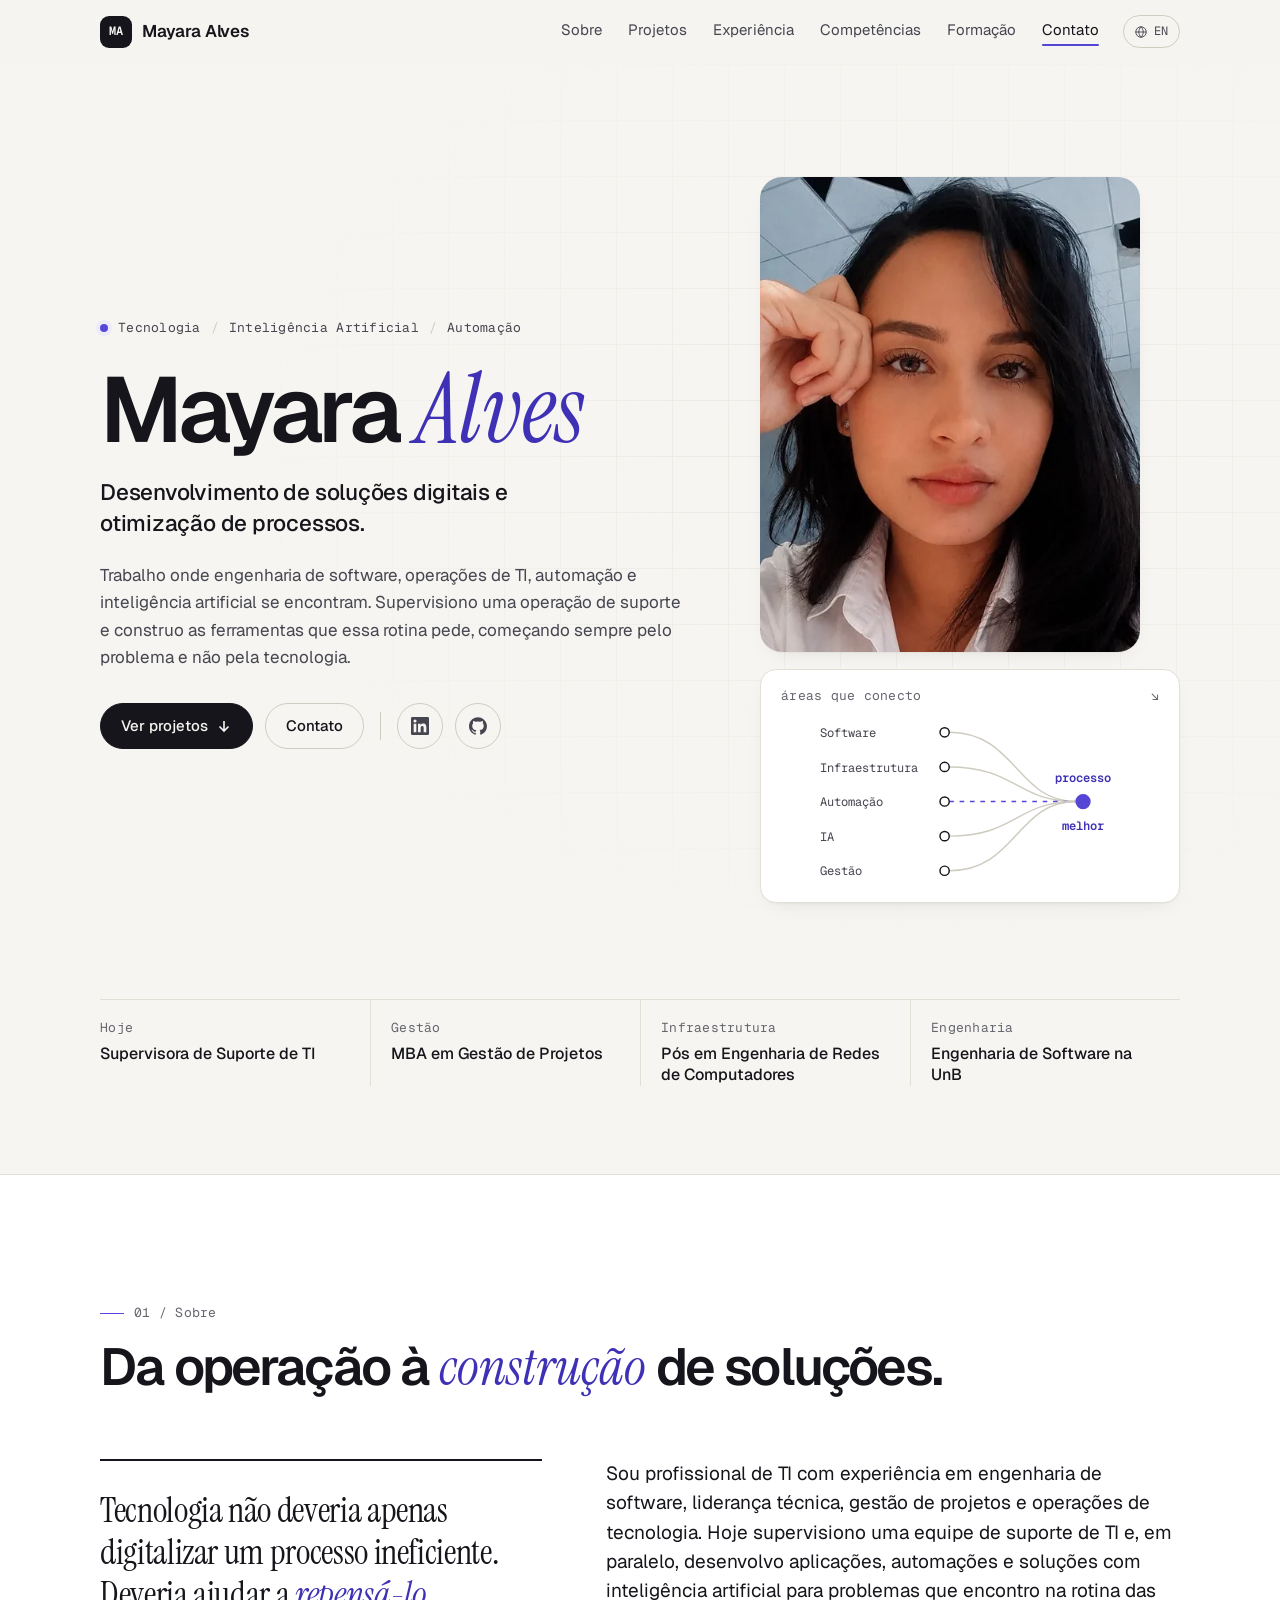
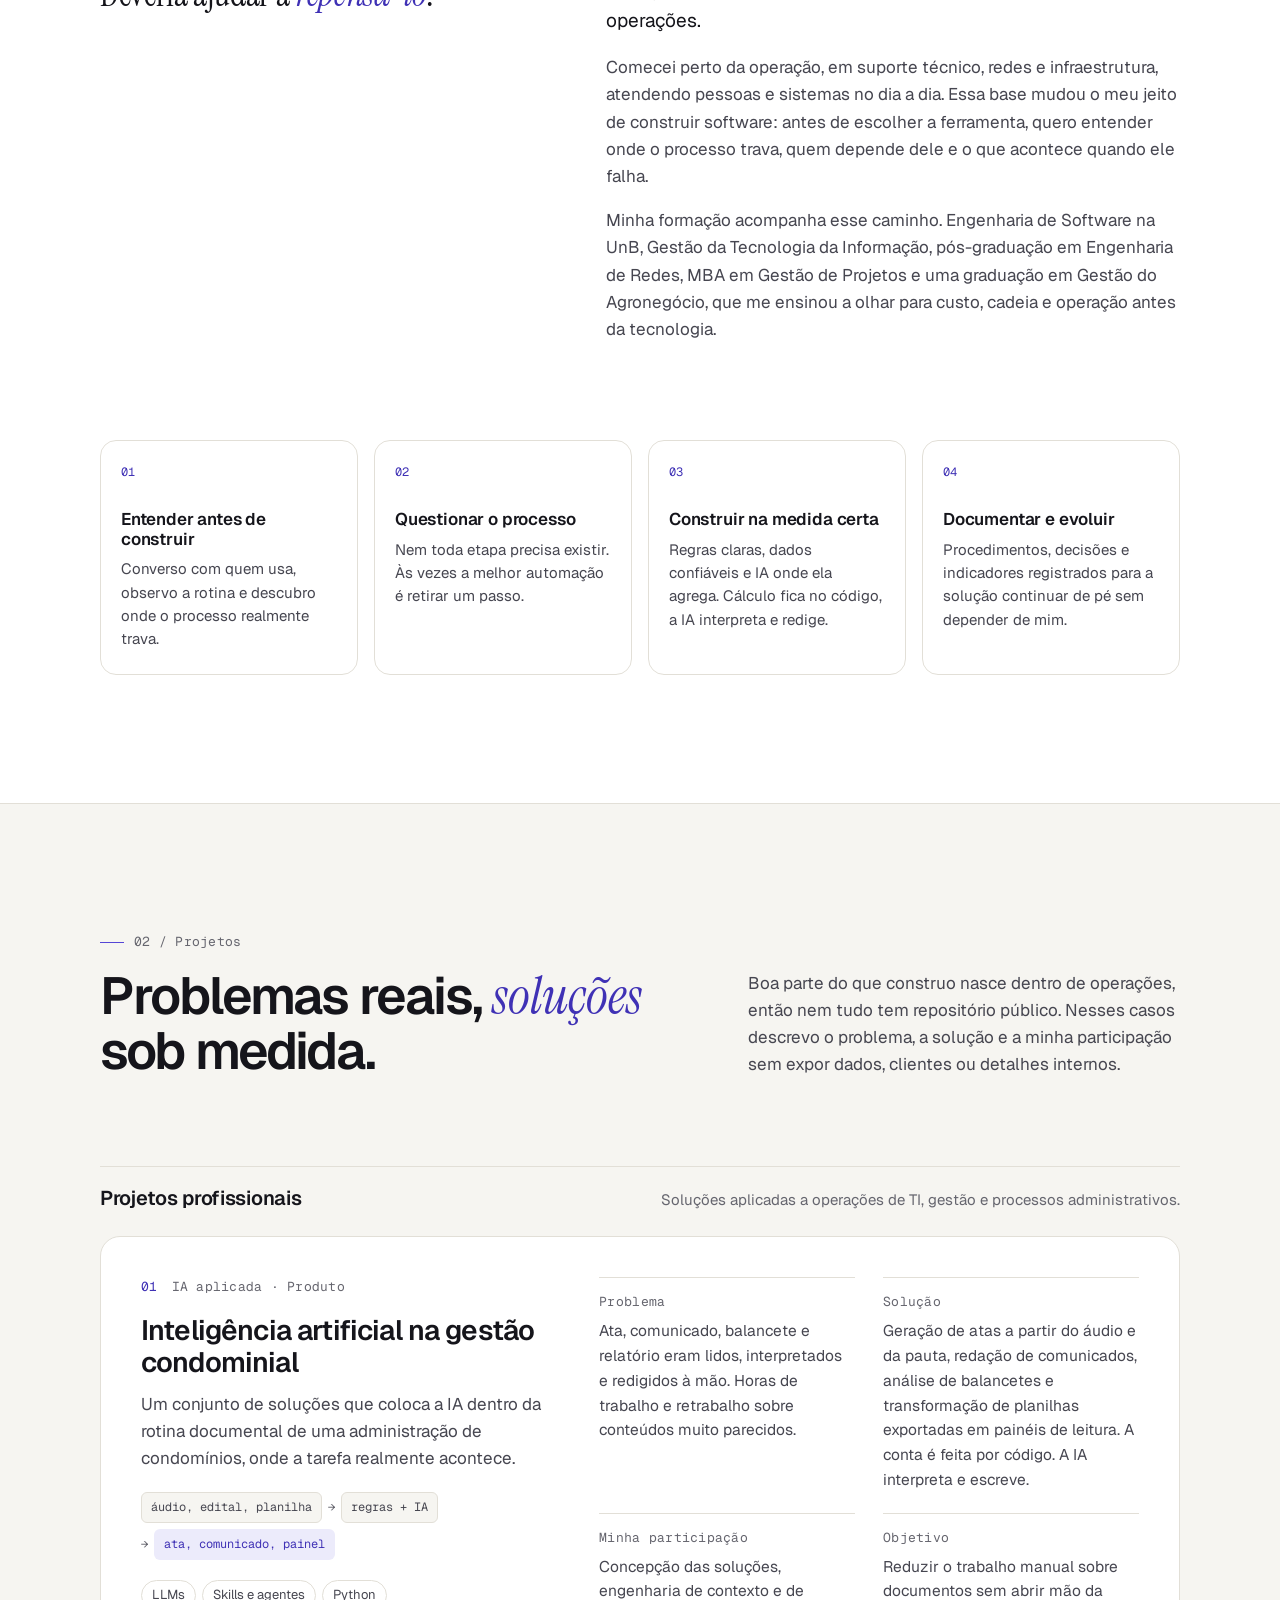
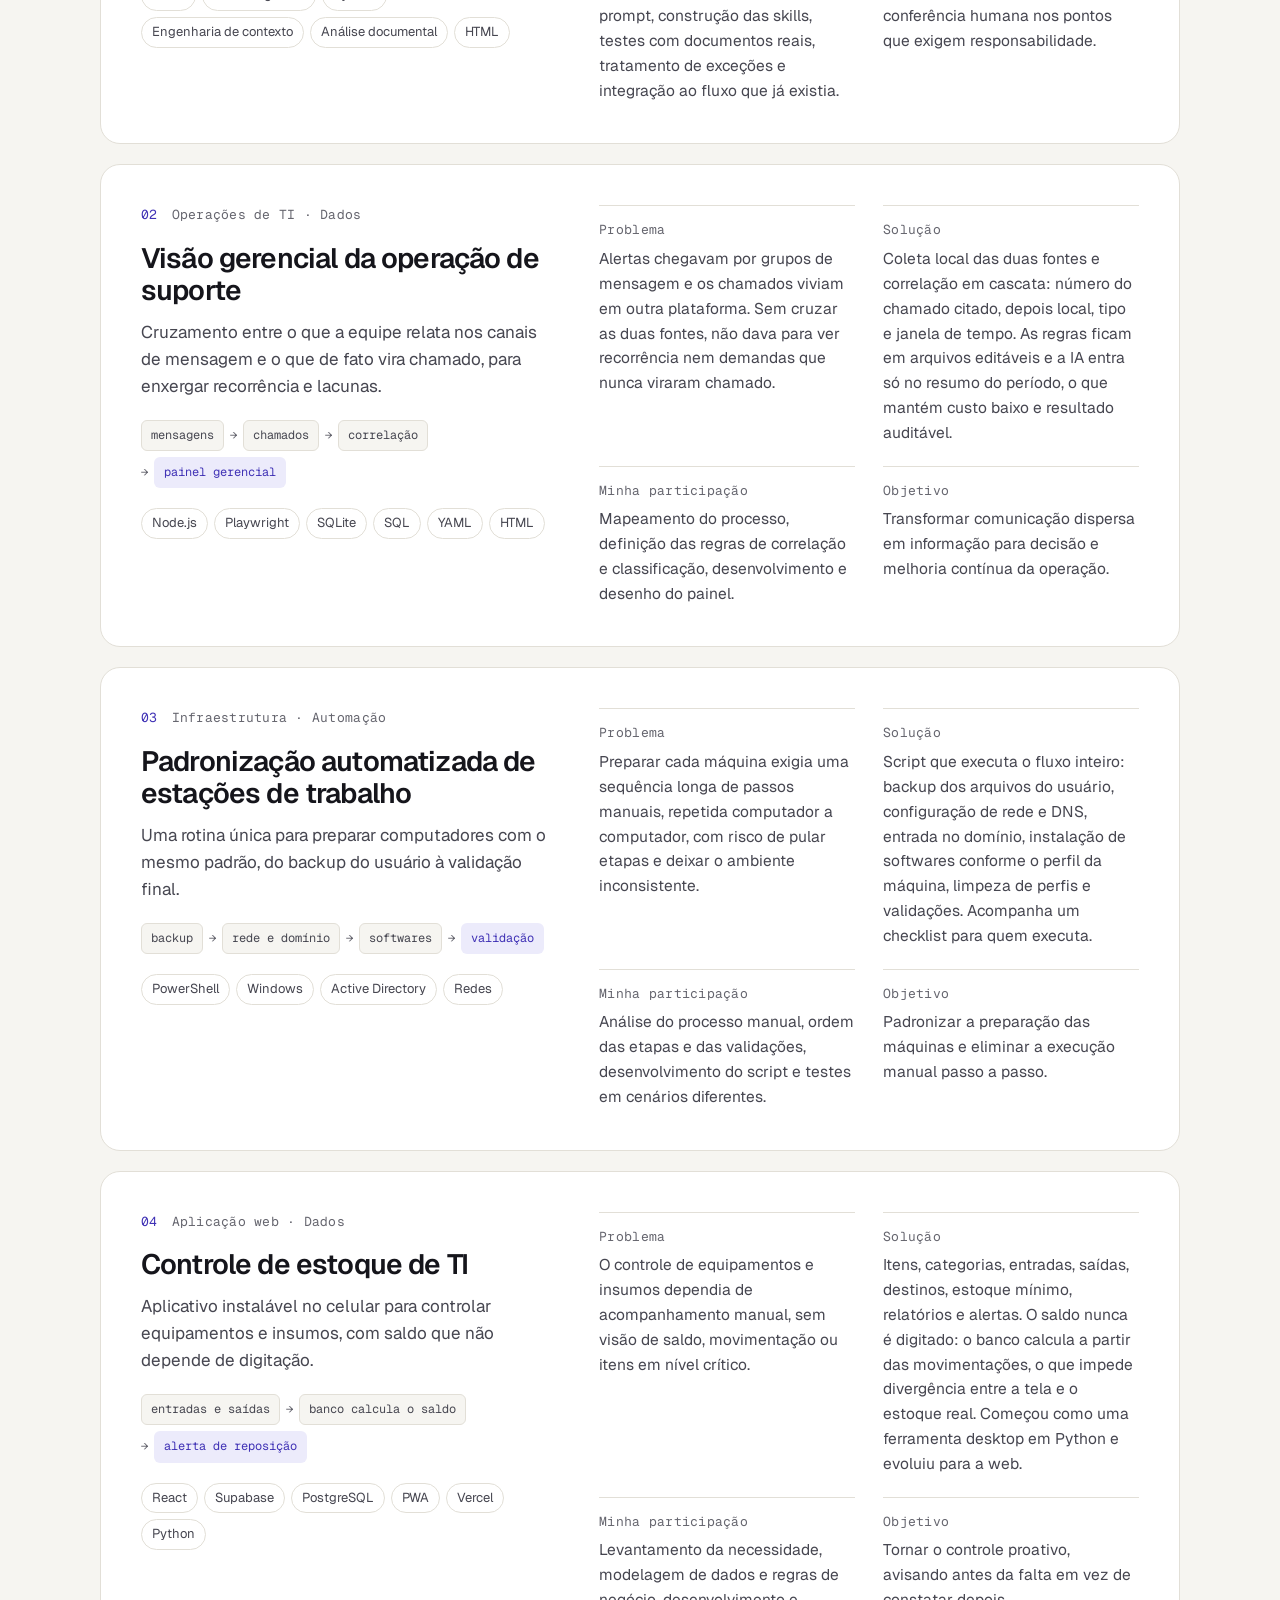
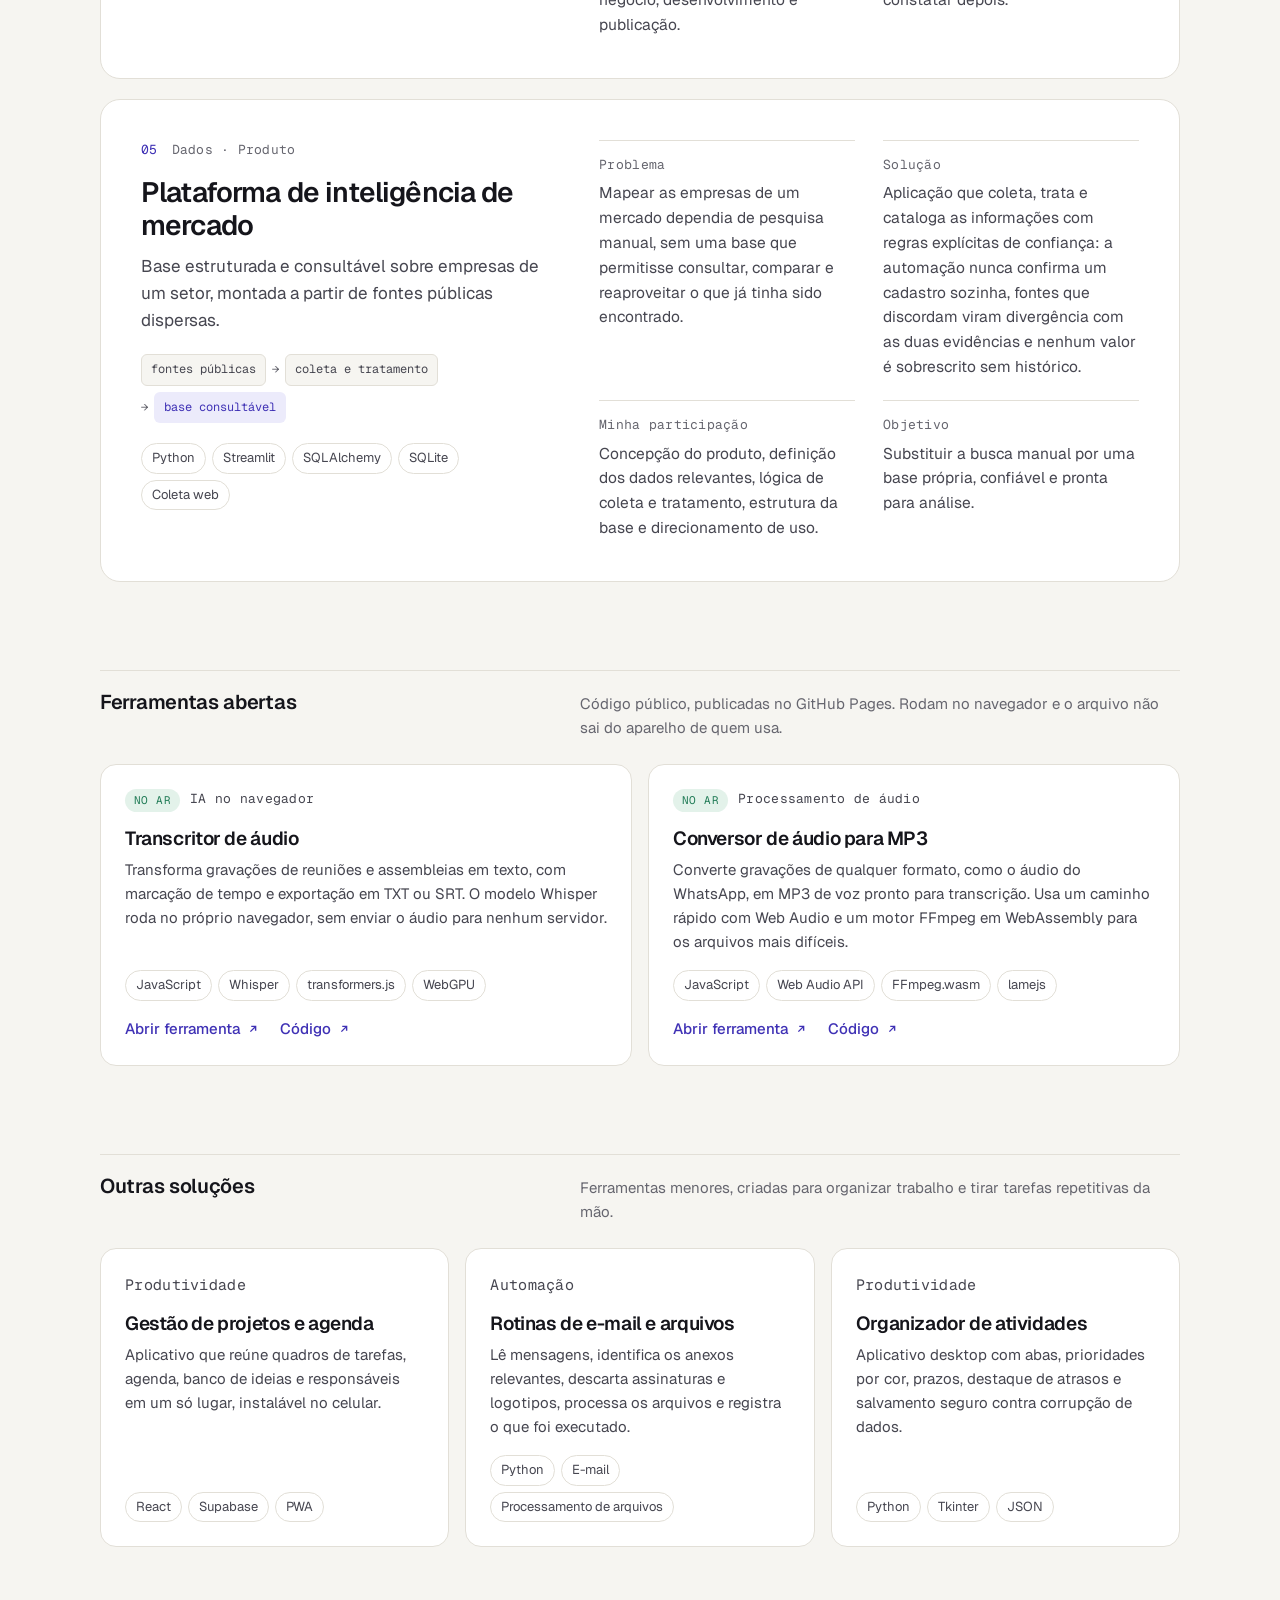
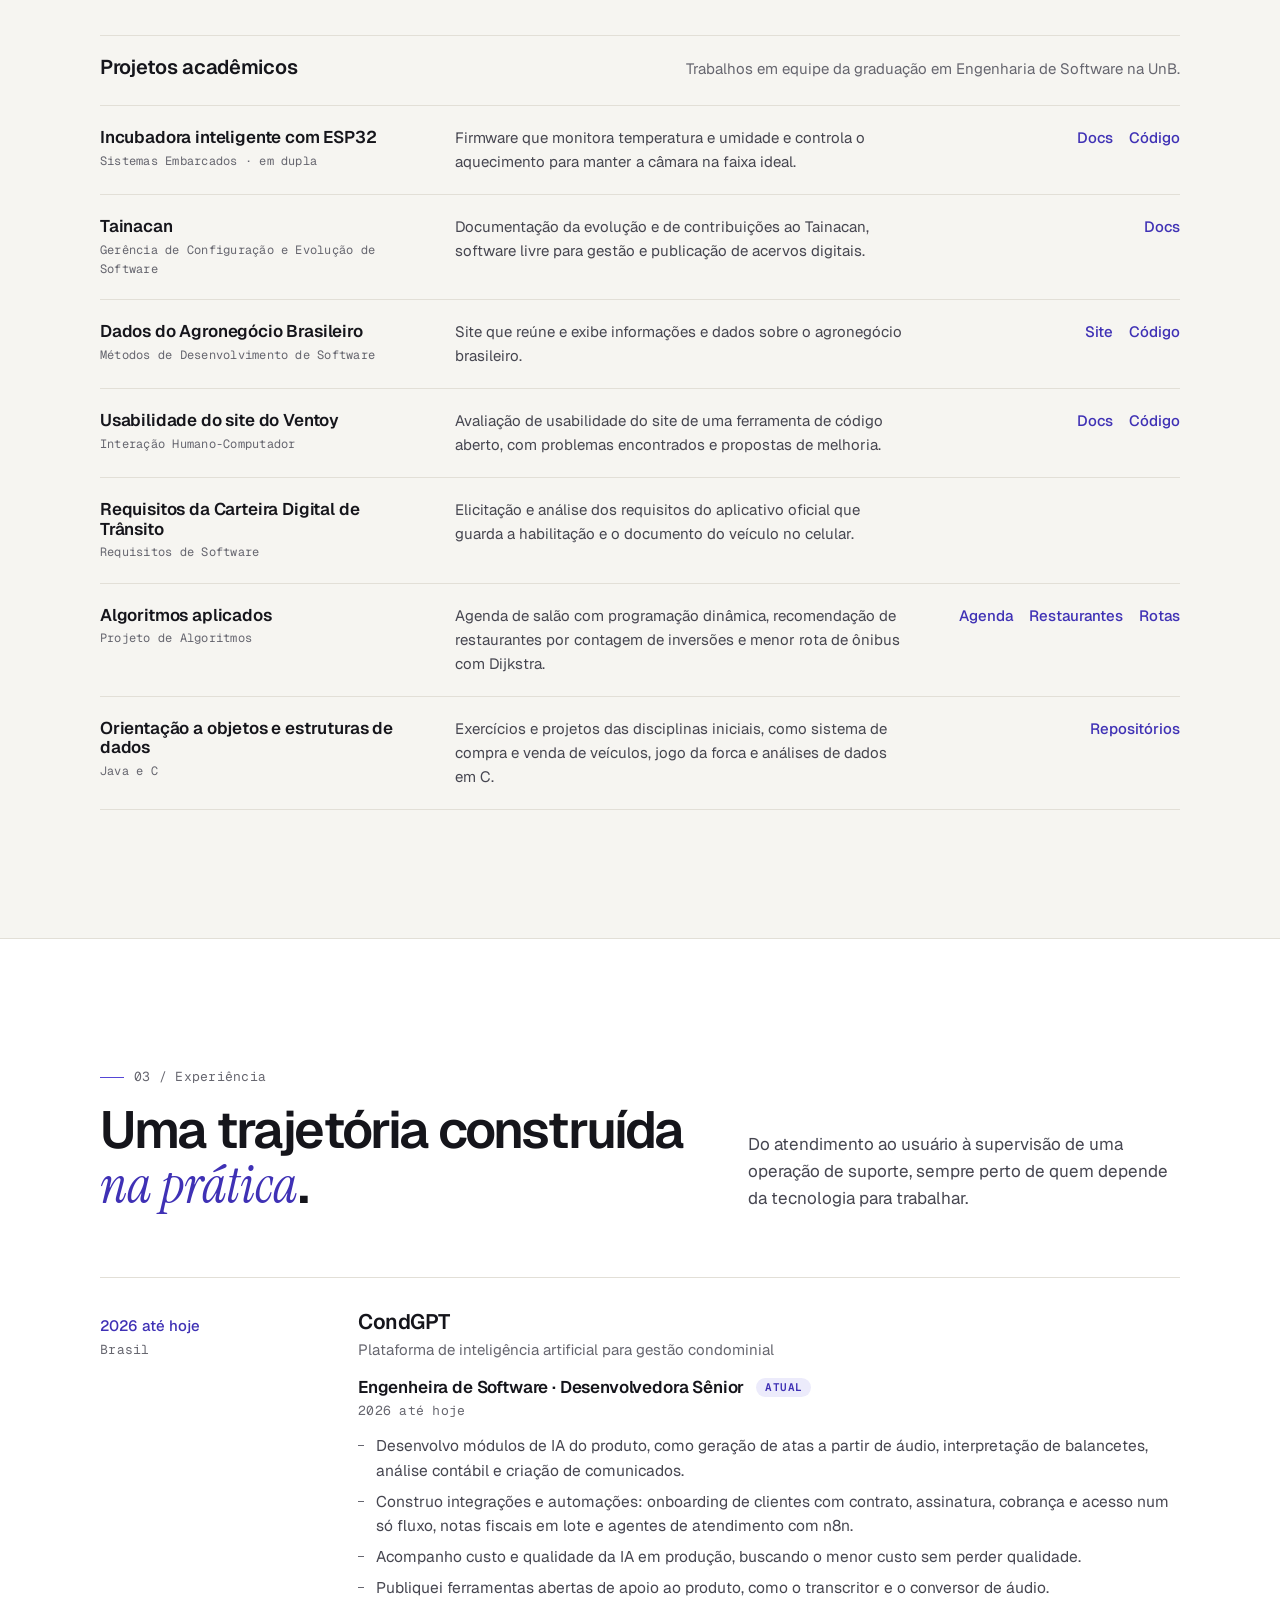
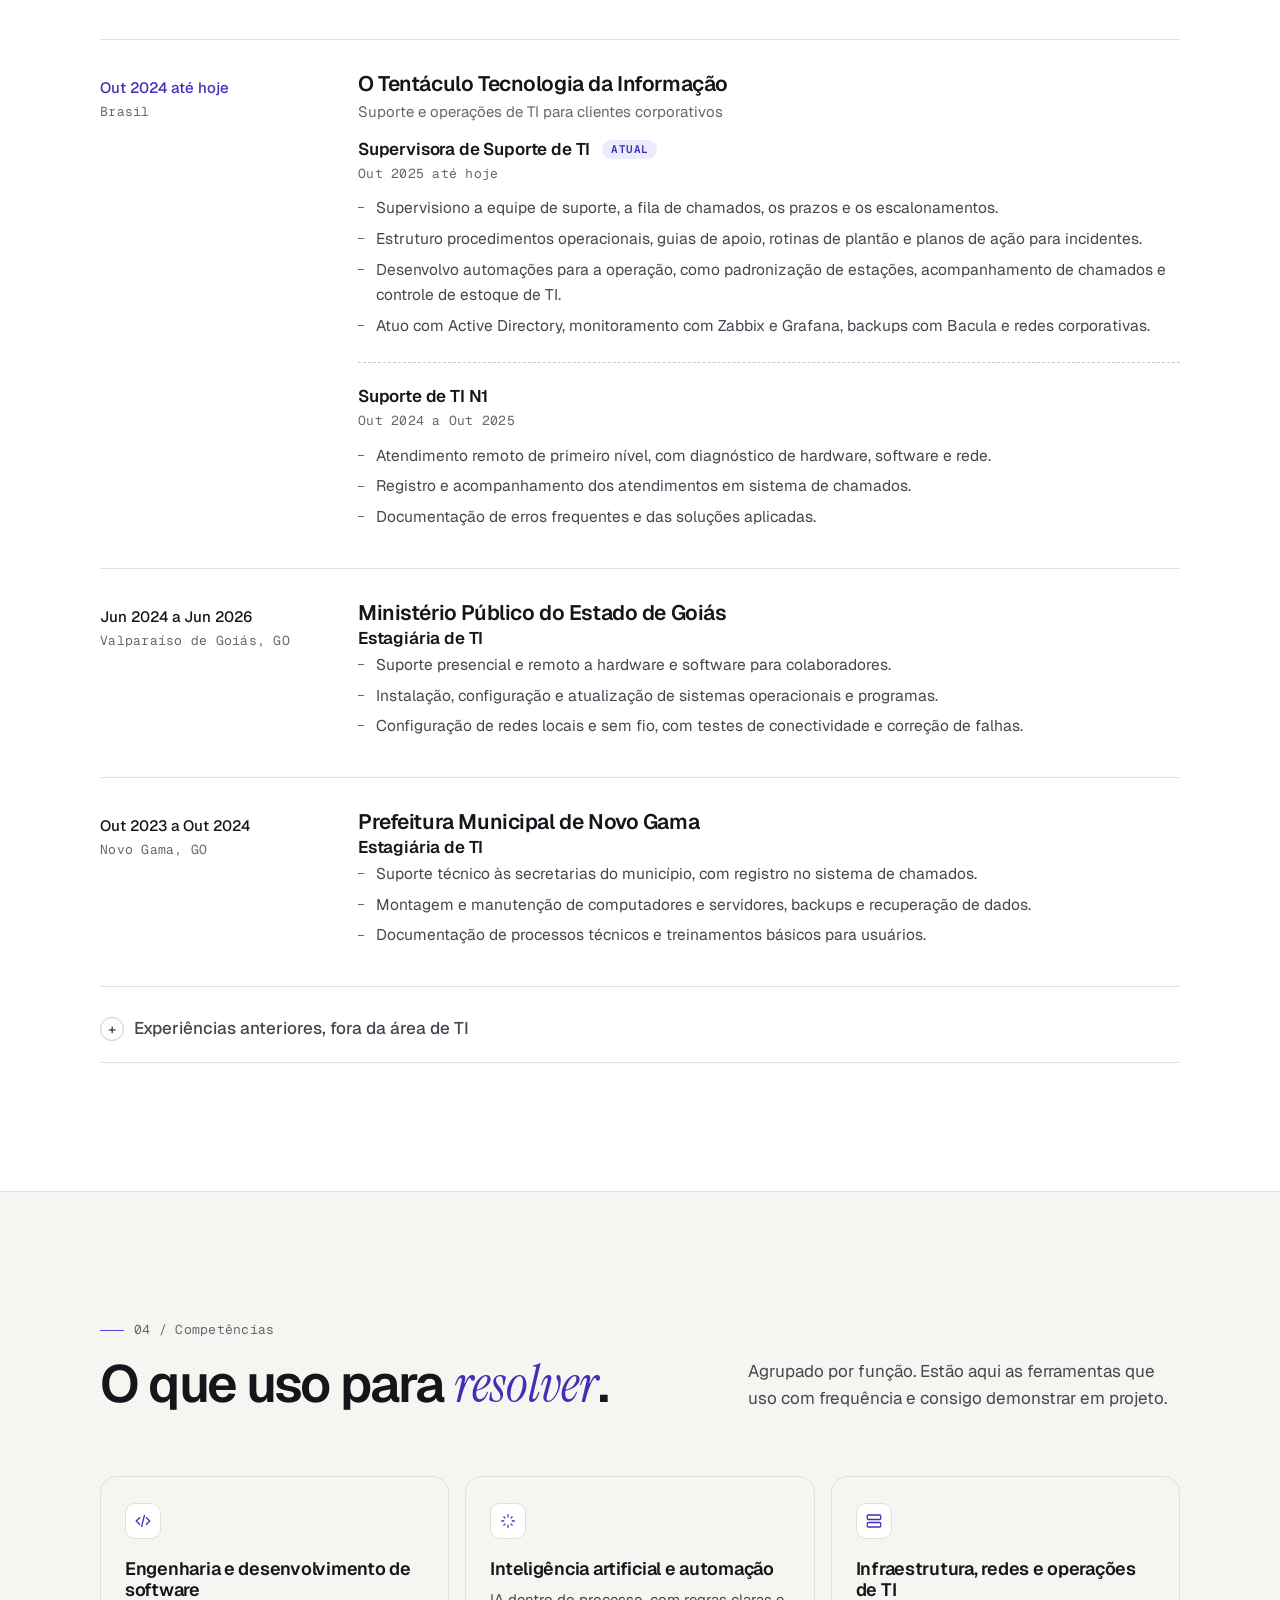
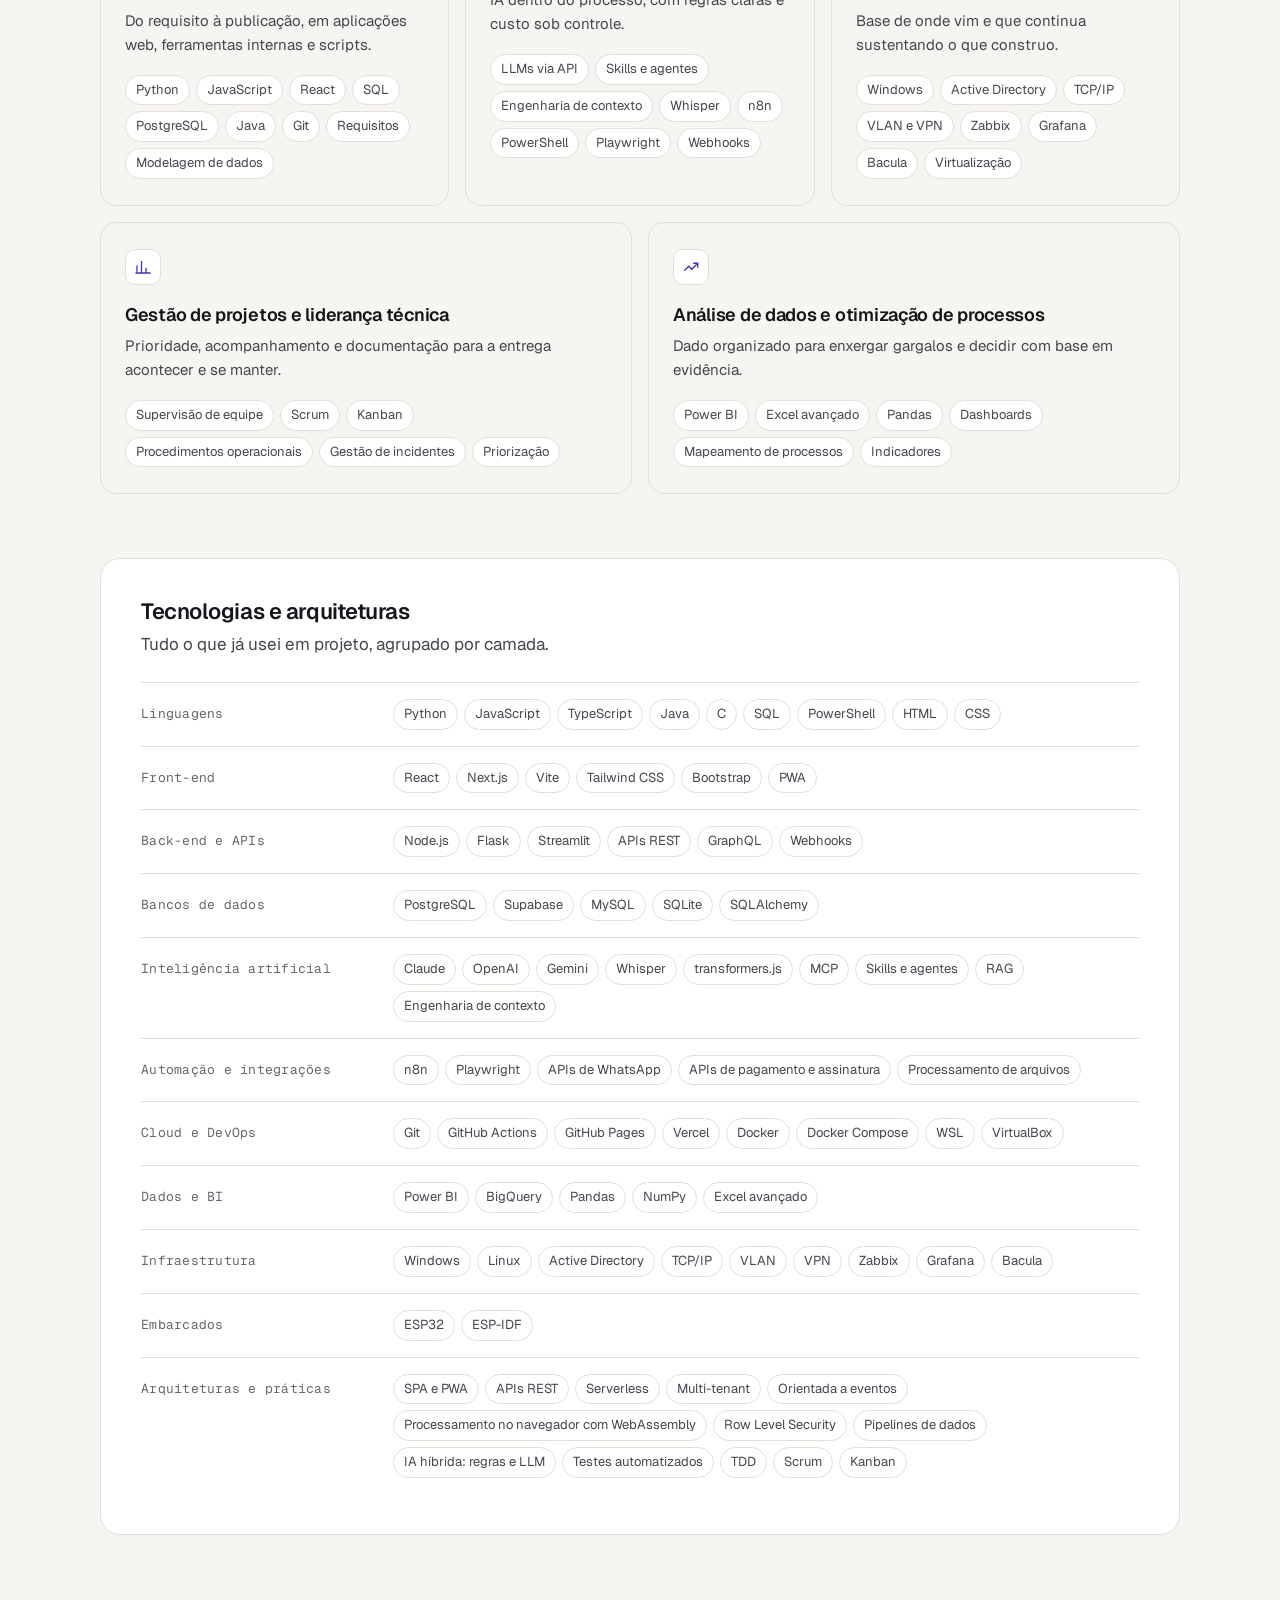
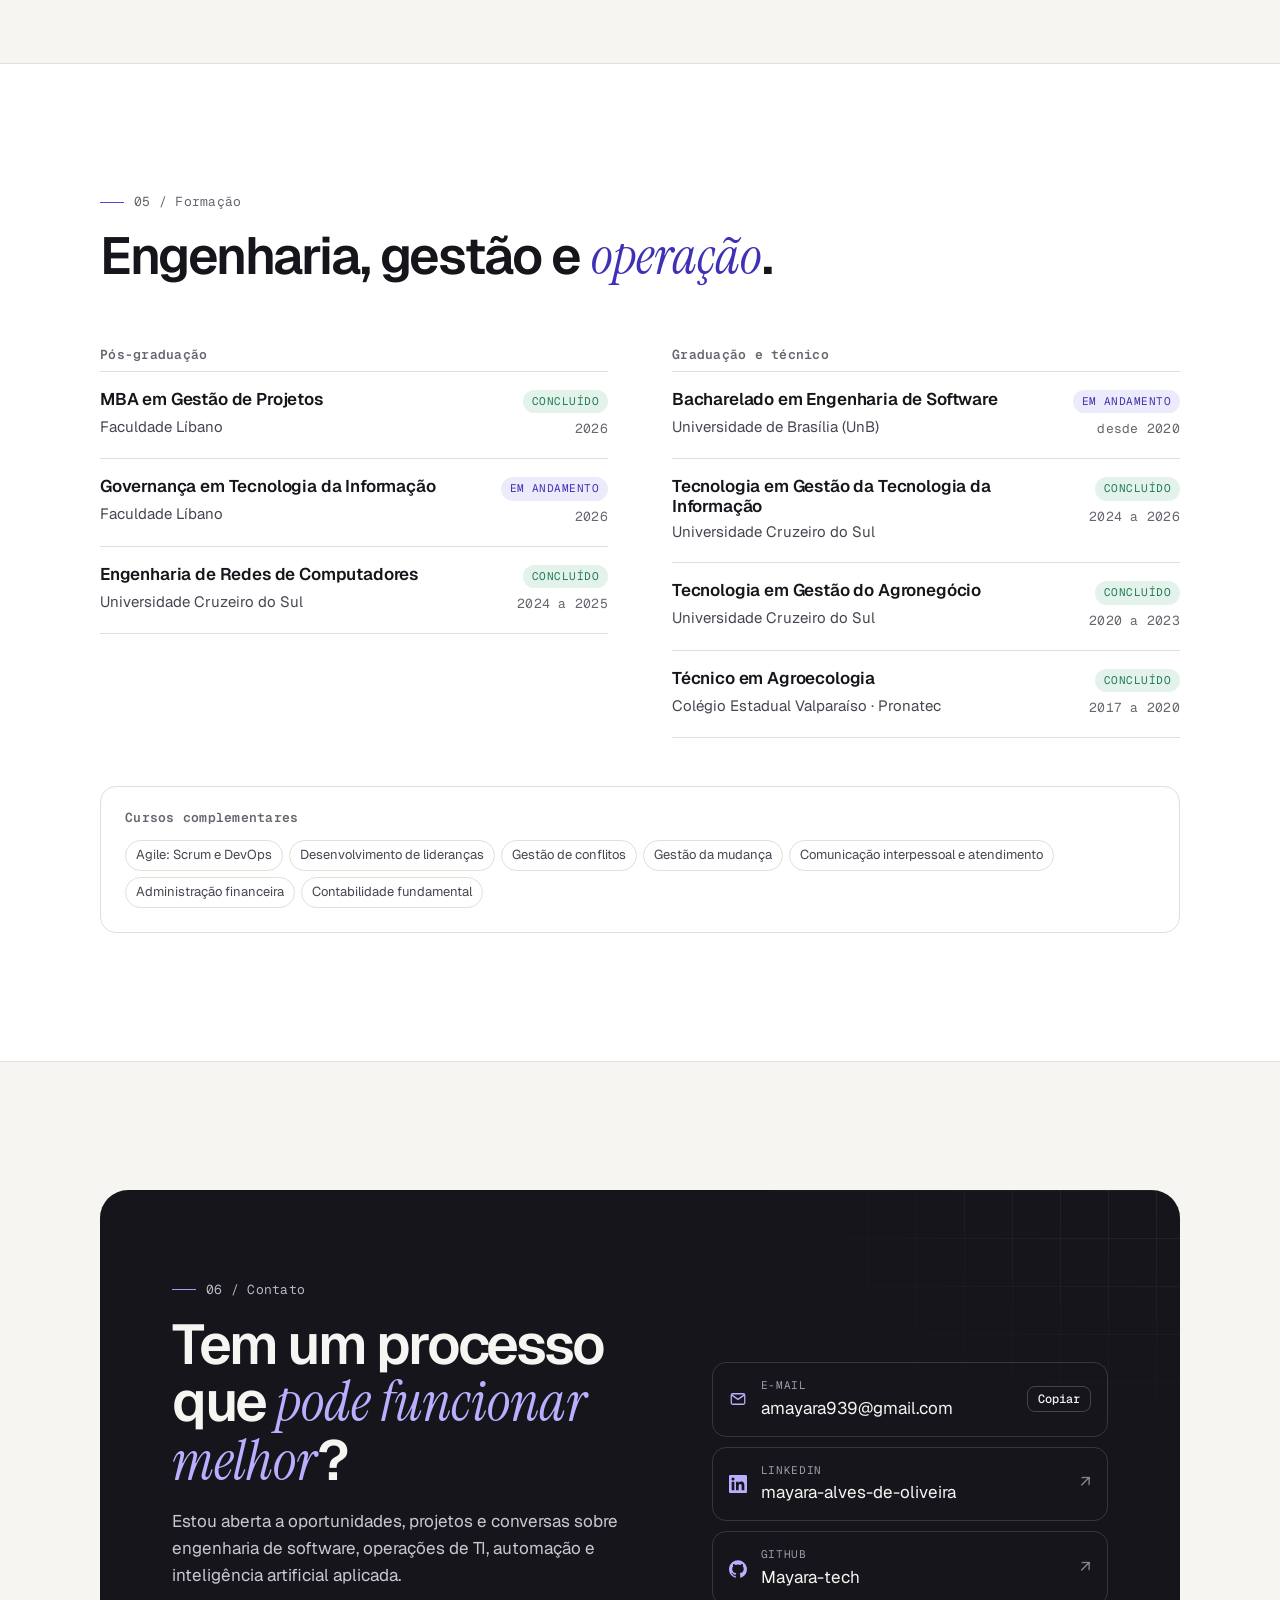
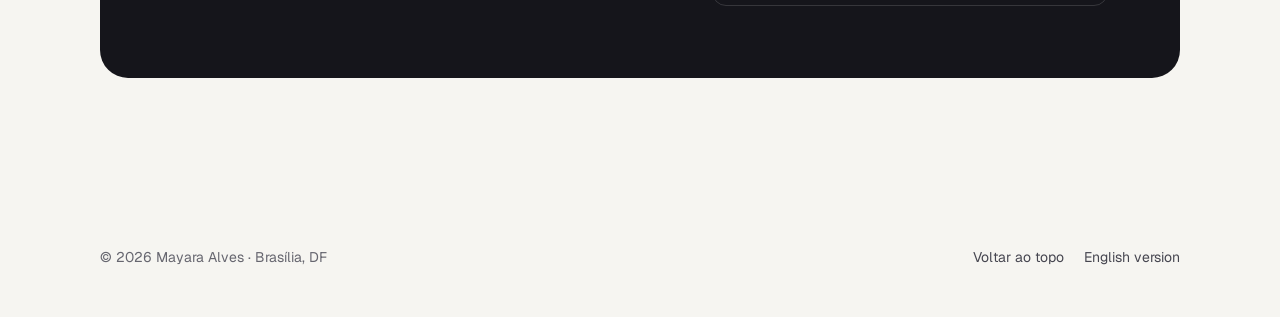
==== commit 320b2190: "Cartão de áreas abaixo da foto, CondGPT na trajetória e bloco de tecnologias e arquiteturas" ====
--- a/index.html
+++ b/index.html
@@ -534,6 +534,24 @@
 
         <div class="timeline">
           <article class="job job--current reveal">
+            <p class="job__when mono"><strong>2026 até hoje</strong>Brasil</p>
+            <div>
+              <div class="job__org"><h3>CondGPT</h3></div>
+              <p class="job__place">Plataforma de inteligência artificial para gestão condominial</p>
+
+              <div class="role">
+                <h4>Engenheira de Software · Desenvolvedora Sênior <span class="tag">Atual</span></h4>
+                <span class="mono">2026 até hoje</span>
+                <ul class="bullets">
+                  <li>Desenvolvo módulos de IA do produto, como geração de atas a partir de áudio, interpretação de balancetes, análise contábil e criação de comunicados.</li>
+                  <li>Construo integrações e automações: onboarding de clientes com contrato, assinatura, cobrança e acesso num só fluxo, notas fiscais em lote e agentes de atendimento com n8n.</li>
+                  <li>Acompanho custo e qualidade da IA em produção, buscando o menor custo sem perder qualidade.</li>
+                  <li>Publiquei ferramentas abertas de apoio ao produto, como o transcritor e o conversor de áudio.</li>
+                </ul>
+              </div>
+            </div>
+          </article>
+          <article class="job job--current reveal">
             <p class="job__when mono"><strong>Out 2024 até hoje</strong>Brasil</p>
             <div>
               <div class="job__org"><h3>O Tentáculo Tecnologia da Informação</h3></div>
@@ -669,6 +687,23 @@
             <p>Dado organizado para enxergar gargalos e decidir com base em evidência.</p>
             <ul class="chips"><li>Power BI</li><li>Excel avançado</li><li>Pandas</li><li>Dashboards</li><li>Mapeamento de processos</li><li>Indicadores</li></ul>
           </article>
+        </div>
+        <div class="stack reveal">
+          <h3>Tecnologias e arquiteturas</h3>
+          <p>Tudo o que já usei em projeto, agrupado por camada.</p>
+          <dl class="stack__list">
+            <div><dt class="mono">Linguagens</dt><dd><ul class="chips"><li>Python</li><li>JavaScript</li><li>TypeScript</li><li>Java</li><li>C</li><li>SQL</li><li>PowerShell</li><li>HTML</li><li>CSS</li></ul></dd></div>
+            <div><dt class="mono">Front-end</dt><dd><ul class="chips"><li>React</li><li>Next.js</li><li>Vite</li><li>Tailwind CSS</li><li>Bootstrap</li><li>PWA</li></ul></dd></div>
+            <div><dt class="mono">Back-end e APIs</dt><dd><ul class="chips"><li>Node.js</li><li>Flask</li><li>Streamlit</li><li>APIs REST</li><li>GraphQL</li><li>Webhooks</li></ul></dd></div>
+            <div><dt class="mono">Bancos de dados</dt><dd><ul class="chips"><li>PostgreSQL</li><li>Supabase</li><li>MySQL</li><li>SQLite</li><li>SQLAlchemy</li></ul></dd></div>
+            <div><dt class="mono">Inteligência artificial</dt><dd><ul class="chips"><li>Claude</li><li>OpenAI</li><li>Gemini</li><li>Whisper</li><li>transformers.js</li><li>MCP</li><li>Skills e agentes</li><li>RAG</li><li>Engenharia de contexto</li></ul></dd></div>
+            <div><dt class="mono">Automação e integrações</dt><dd><ul class="chips"><li>n8n</li><li>Playwright</li><li>APIs de WhatsApp</li><li>APIs de pagamento e assinatura</li><li>Processamento de arquivos</li></ul></dd></div>
+            <div><dt class="mono">Cloud e DevOps</dt><dd><ul class="chips"><li>Git</li><li>GitHub Actions</li><li>GitHub Pages</li><li>Vercel</li><li>Docker</li><li>Docker Compose</li><li>WSL</li><li>VirtualBox</li></ul></dd></div>
+            <div><dt class="mono">Dados e BI</dt><dd><ul class="chips"><li>Power BI</li><li>BigQuery</li><li>Pandas</li><li>NumPy</li><li>Excel avançado</li></ul></dd></div>
+            <div><dt class="mono">Infraestrutura</dt><dd><ul class="chips"><li>Windows</li><li>Linux</li><li>Active Directory</li><li>TCP/IP</li><li>VLAN</li><li>VPN</li><li>Zabbix</li><li>Grafana</li><li>Bacula</li></ul></dd></div>
+            <div><dt class="mono">Embarcados</dt><dd><ul class="chips"><li>ESP32</li><li>ESP-IDF</li></ul></dd></div>
+            <div><dt class="mono">Arquiteturas e práticas</dt><dd><ul class="chips"><li>SPA e PWA</li><li>APIs REST</li><li>Serverless</li><li>Multi-tenant</li><li>Orientada a eventos</li><li>Processamento no navegador com WebAssembly</li><li>Row Level Security</li><li>Pipelines de dados</li><li>IA híbrida: regras e LLM</li><li>Testes automatizados</li><li>TDD</li><li>Scrum</li><li>Kanban</li></ul></dd></div>
+          </dl>
         </div>
       </div>
     </section>
--- a/assets/css/main.css
+++ b/assets/css/main.css
@@ -323,10 +323,9 @@
 .portrait img { width: 100%; height: 100%; object-fit: cover; }
 
 .system-card {
-  position: absolute;
-  left: 0; bottom: -28px;
-  width: min(300px, 78%);
-  padding: 16px 16px 14px;
+  max-width: 420px;
+  margin: 16px 0 0 auto;
+  padding: 16px 20px 14px;
   background: var(--surface);
   border: 1px solid var(--line);
   border-radius: var(--radius);
@@ -336,7 +335,7 @@
   display: flex; justify-content: space-between; align-items: center;
   color: var(--ink-3); margin-bottom: 8px;
 }
-.system-card svg { width: 100%; height: auto; overflow: visible; }
+.system-card svg { width: 100%; max-width: 300px; height: auto; margin-inline: auto; overflow: visible; }
 .system-card .n { fill: var(--surface); stroke: var(--ink); stroke-width: 1.25; }
 .system-card .n--out { fill: var(--accent); stroke: var(--accent); }
 .system-card .l { fill: none; stroke: var(--line-2); stroke-width: 1.25; }
@@ -364,16 +363,16 @@
 
 @media (max-width: 900px) {
   .hero__grid { grid-template-columns: 1fr; }
-  .hero__visual { order: -1; max-width: 360px; }
-  .portrait { margin-left: 0; max-width: 260px; }
-  .system-card { left: auto; right: -8px; bottom: -20px; width: 230px; }
+  .hero__visual { order: -1; display: flex; align-items: flex-end; gap: 16px; }
+  .portrait { margin-left: 0; width: 220px; flex: none; }
+  .system-card { margin: 0; width: 280px; flex: none; }
   .facts { grid-template-columns: repeat(2, minmax(0, 1fr)); }
   .facts li:nth-child(3) { padding-left: 0; border-left: 0; }
   .facts li:nth-child(n+3) { border-top: 1px solid var(--line); margin-top: 18px; }
 }
 @media (max-width: 520px) {
-  .hero__visual { max-width: none; }
-  .portrait { max-width: 168px; border-radius: 18px; }
+  .hero__visual { display: block; }
+  .portrait { width: 168px; border-radius: 18px; }
   .system-card { display: none; }
   .hero__actions .btn { flex: 1 1 calc(50% - 6px); }
   .facts { grid-template-columns: 1fr; }
@@ -821,3 +820,26 @@
 
 .contact__mail { color: inherit; text-decoration: none; min-width: 0; }
 .contact__mail:hover .v { text-decoration: underline; text-underline-offset: 3px; }
+
+/* ---------- tecnologias e arquiteturas ---------- */
+
+.stack {
+  margin-top: clamp(40px, 6vw, 64px);
+  padding: clamp(24px, 3.4vw, 40px);
+  background: var(--surface);
+  border: 1px solid var(--line);
+  border-radius: 20px;
+}
+.stack h3 { font-size: 1.375rem; letter-spacing: -0.02em; margin-bottom: 6px; }
+.stack > p { color: var(--ink-2); margin-bottom: 24px; }
+.stack__list > div {
+  display: grid;
+  grid-template-columns: 220px minmax(0, 1fr);
+  gap: 8px 32px;
+  padding: 16px 0;
+  border-top: 1px solid var(--line);
+}
+.stack__list dt { color: var(--ink-3); padding-top: 5px; }
+@media (max-width: 720px) {
+  .stack__list > div { grid-template-columns: 1fr; }
+}
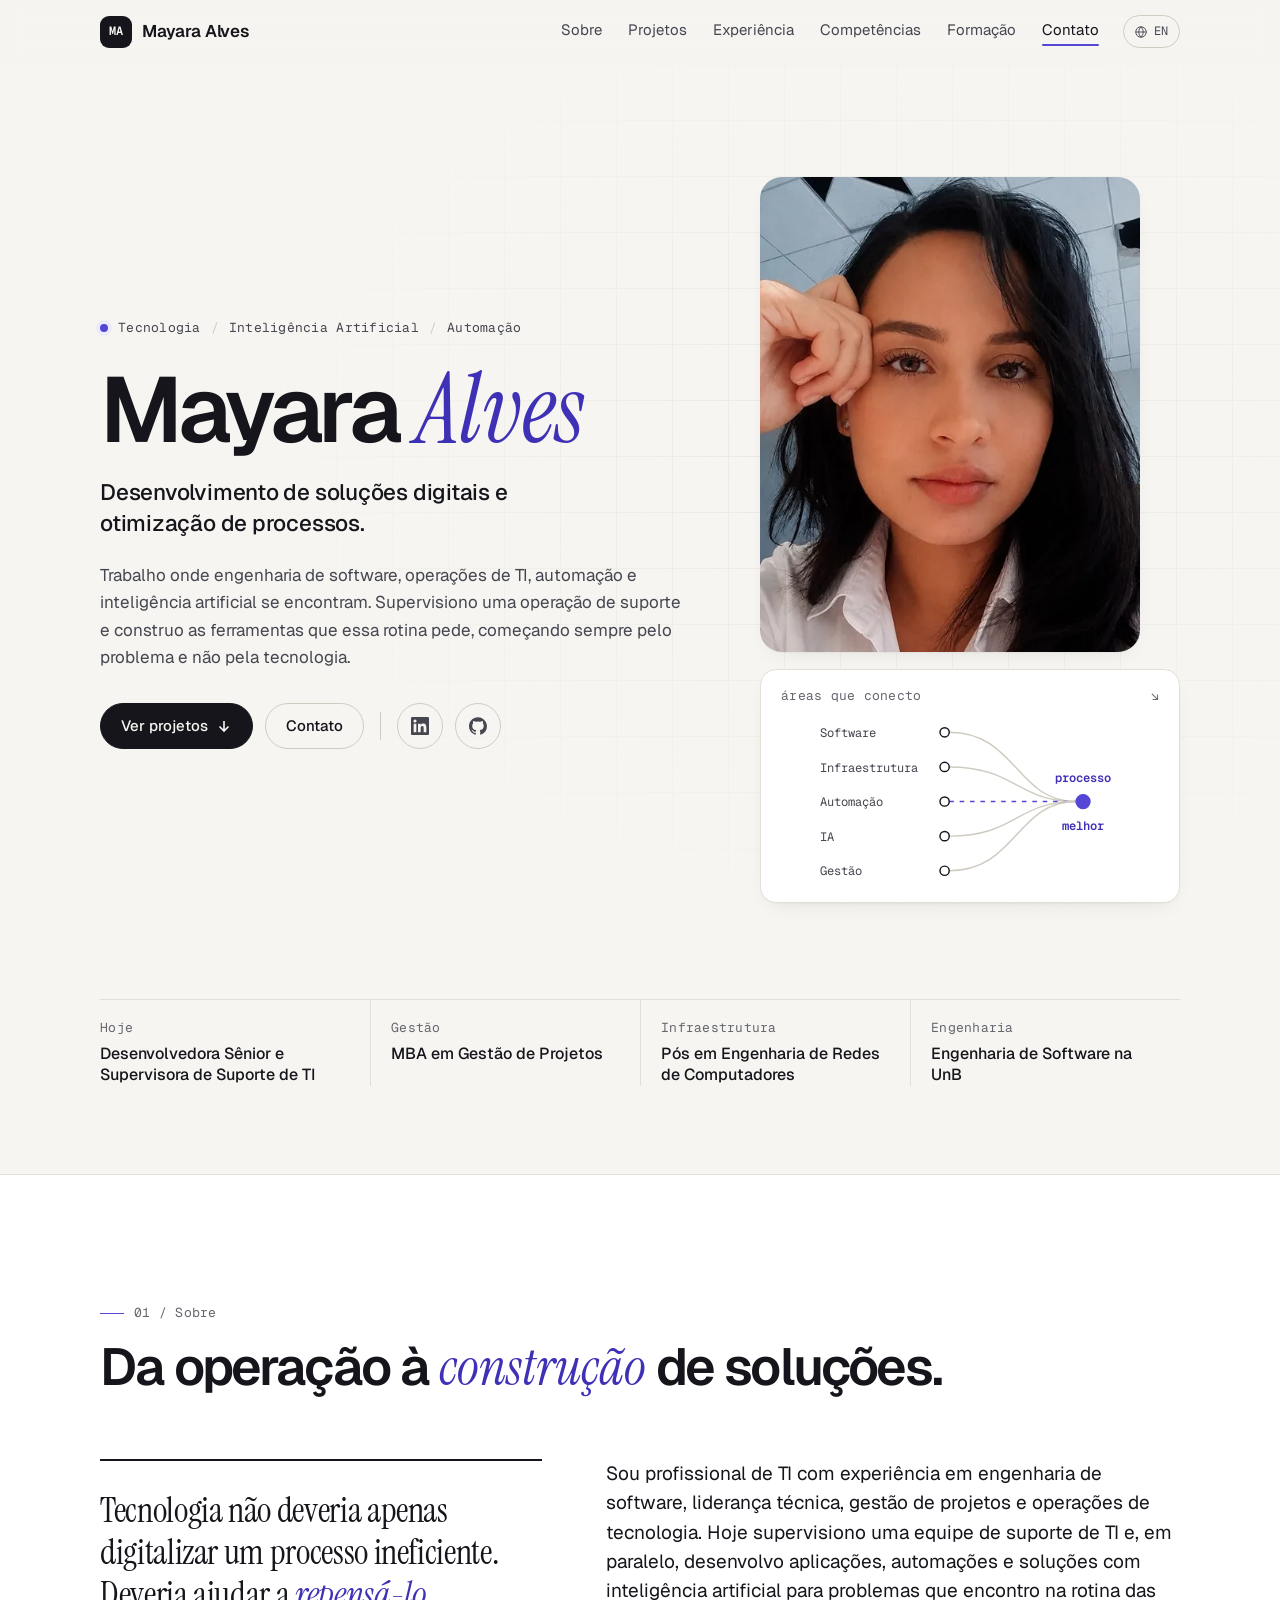
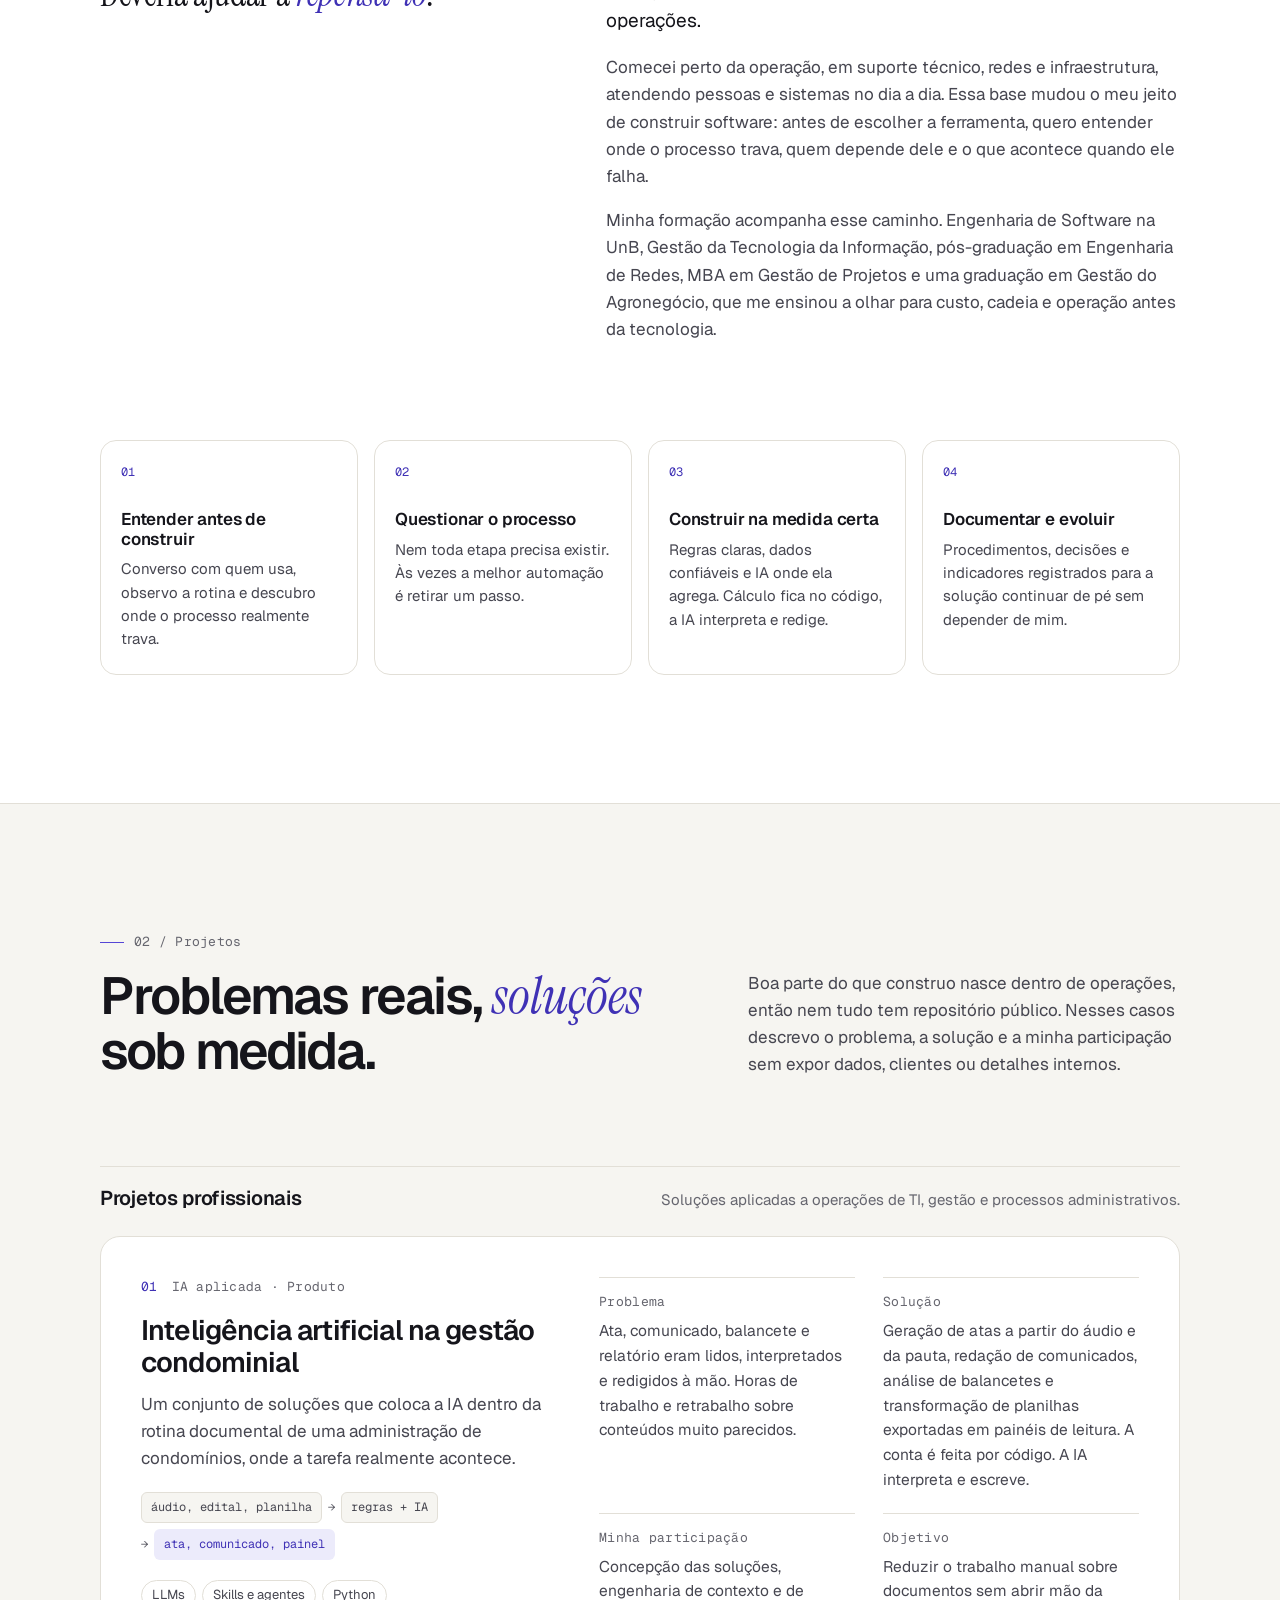
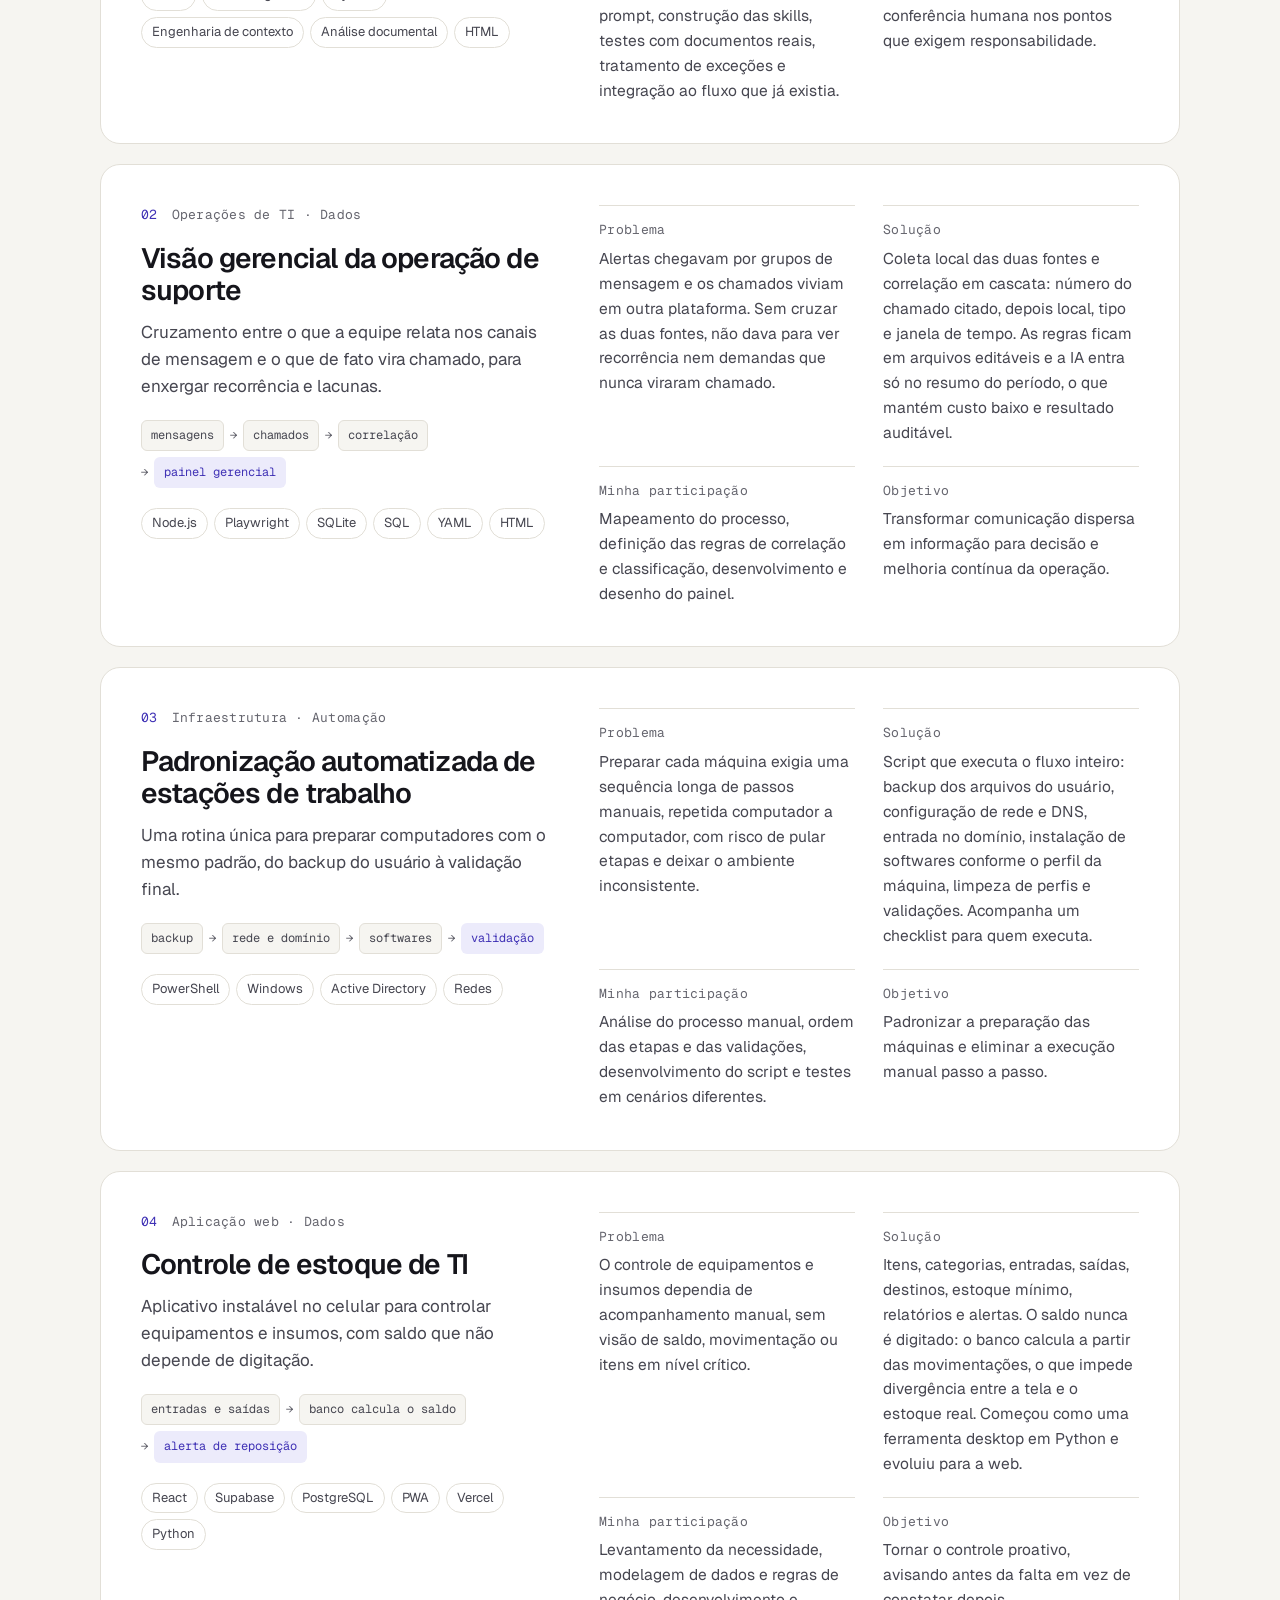
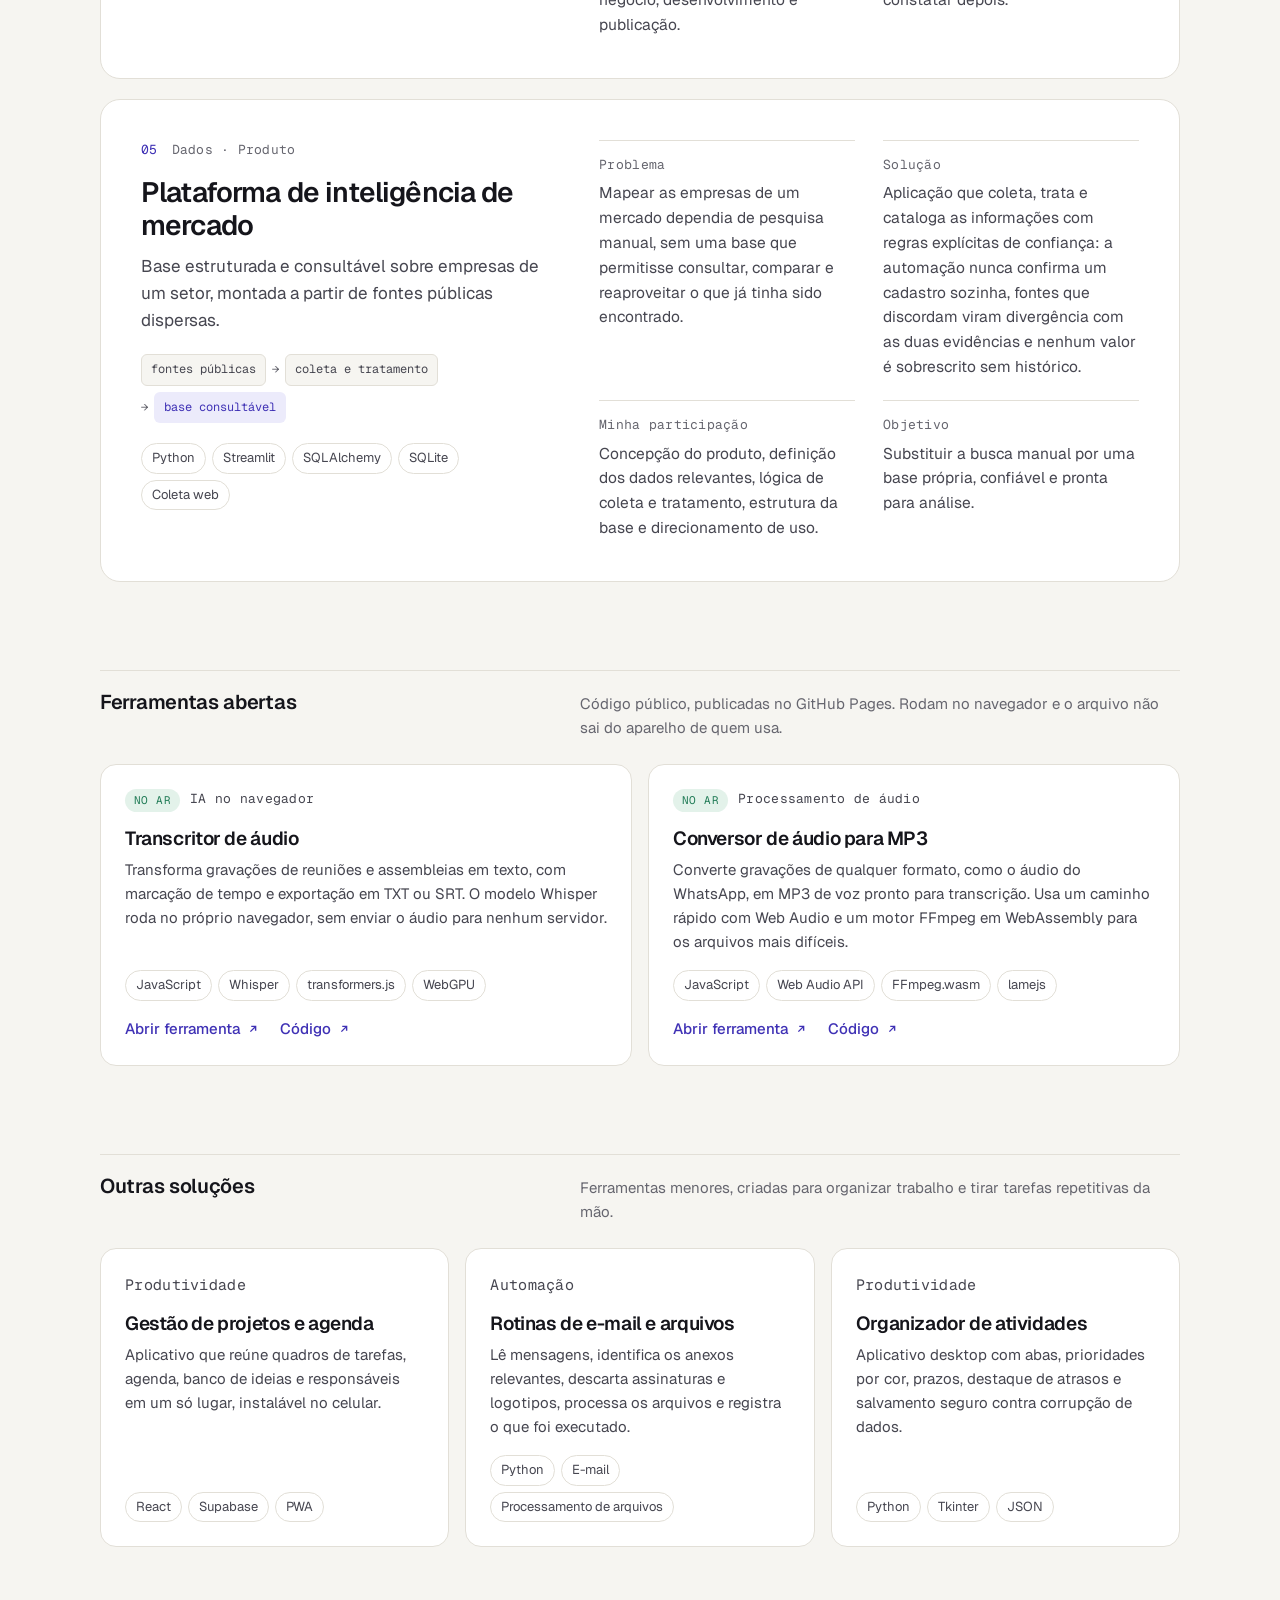
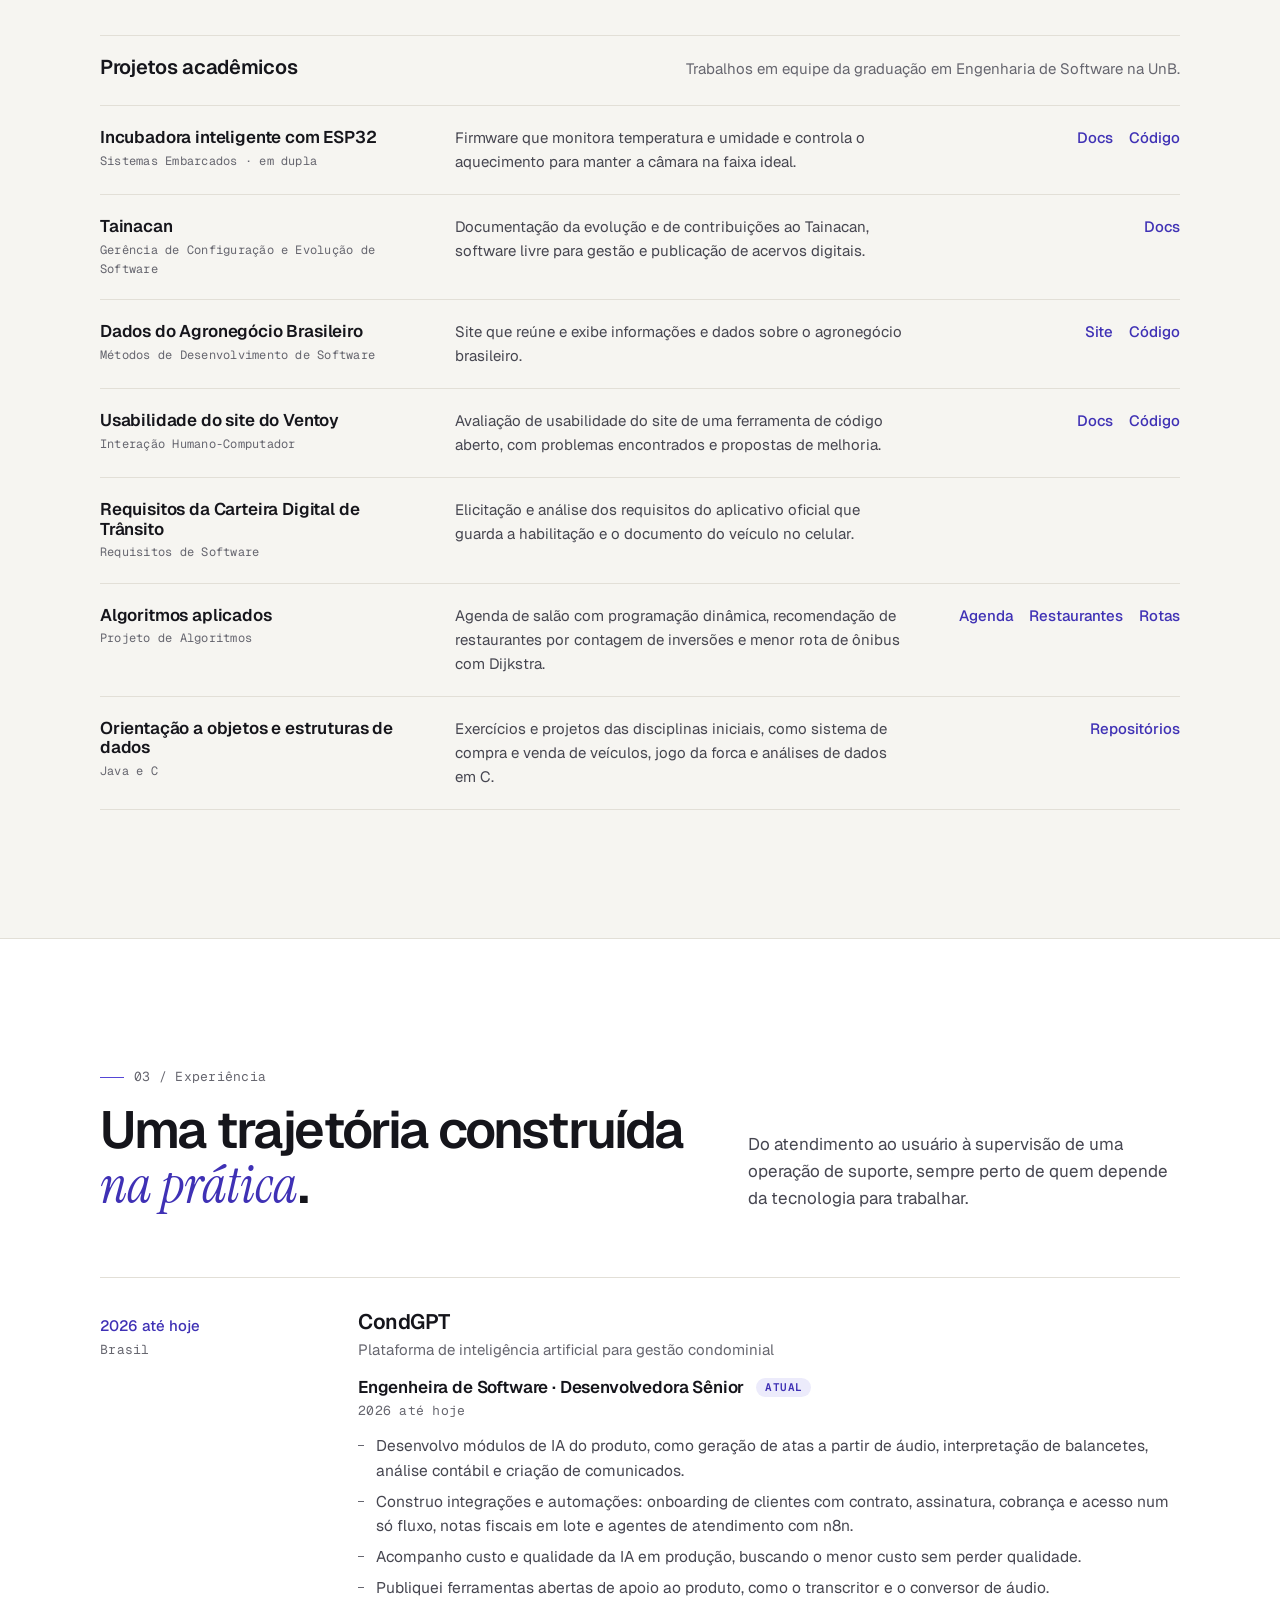
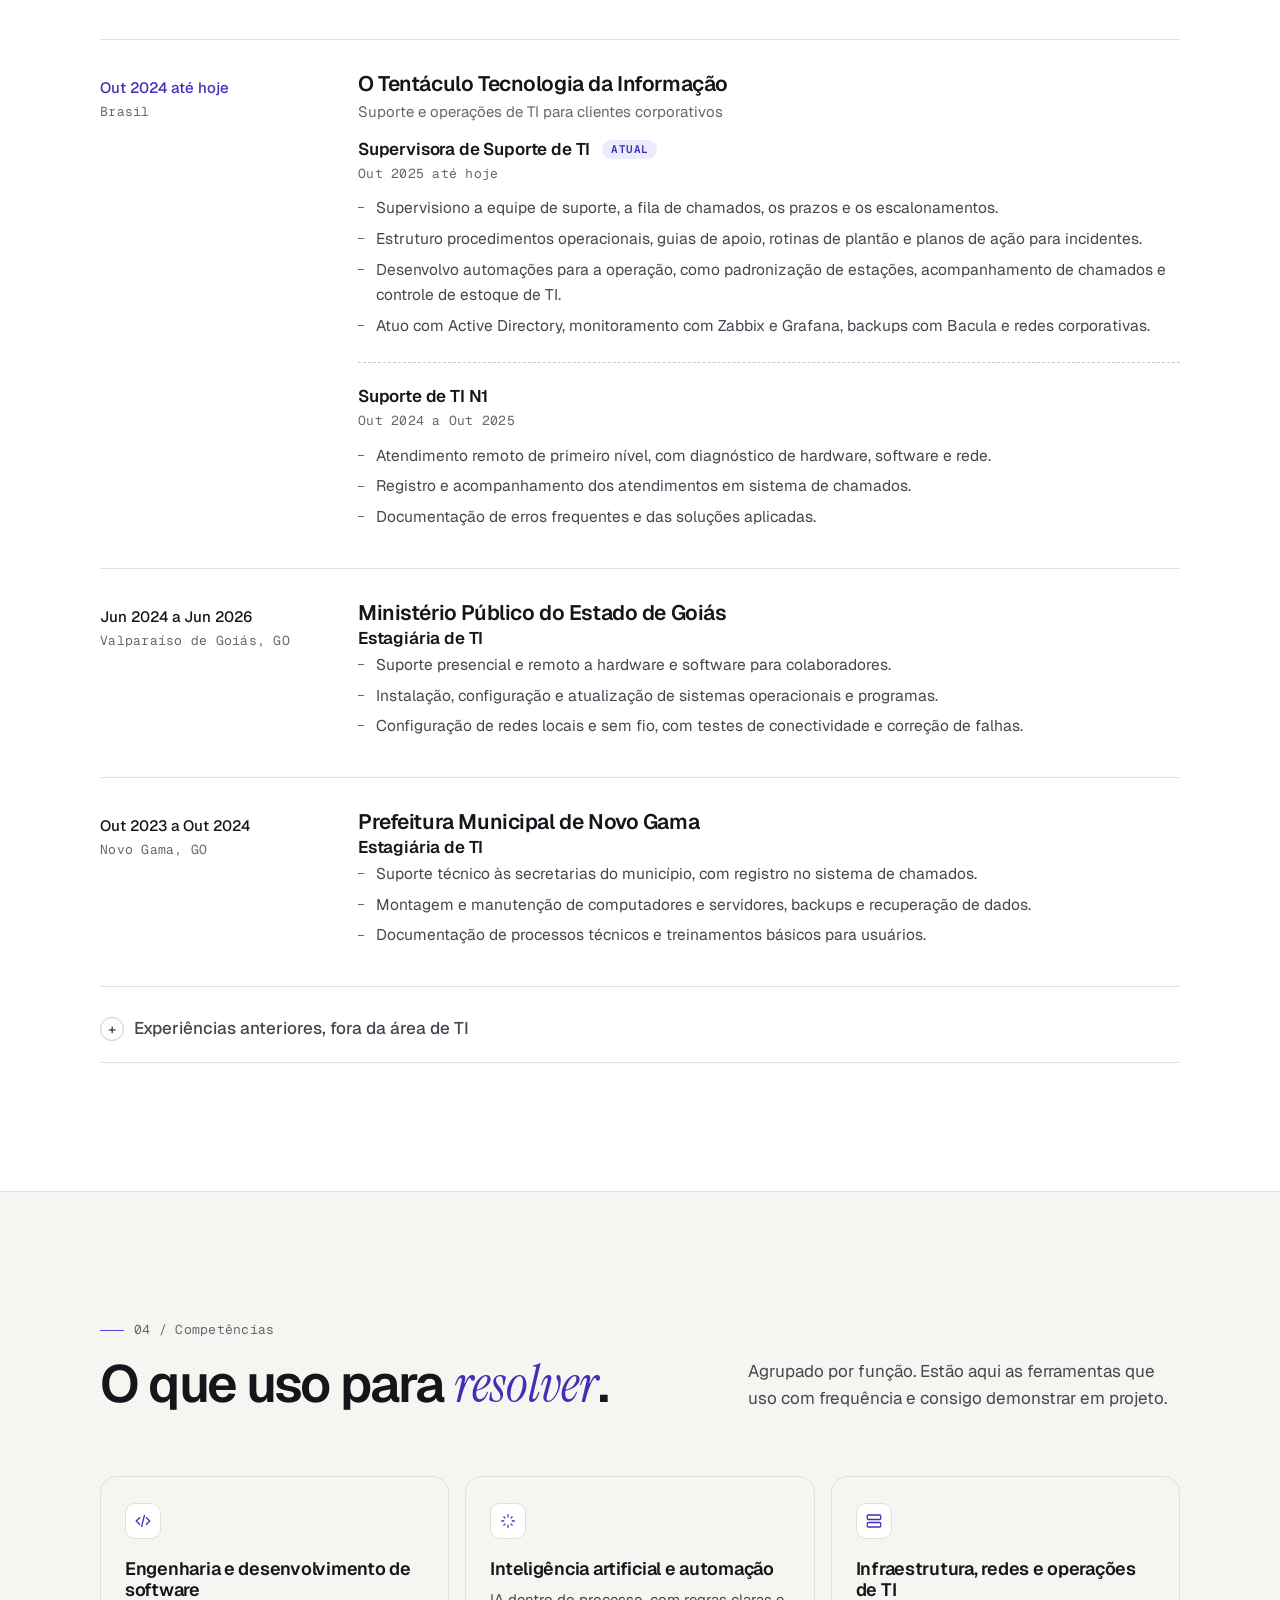
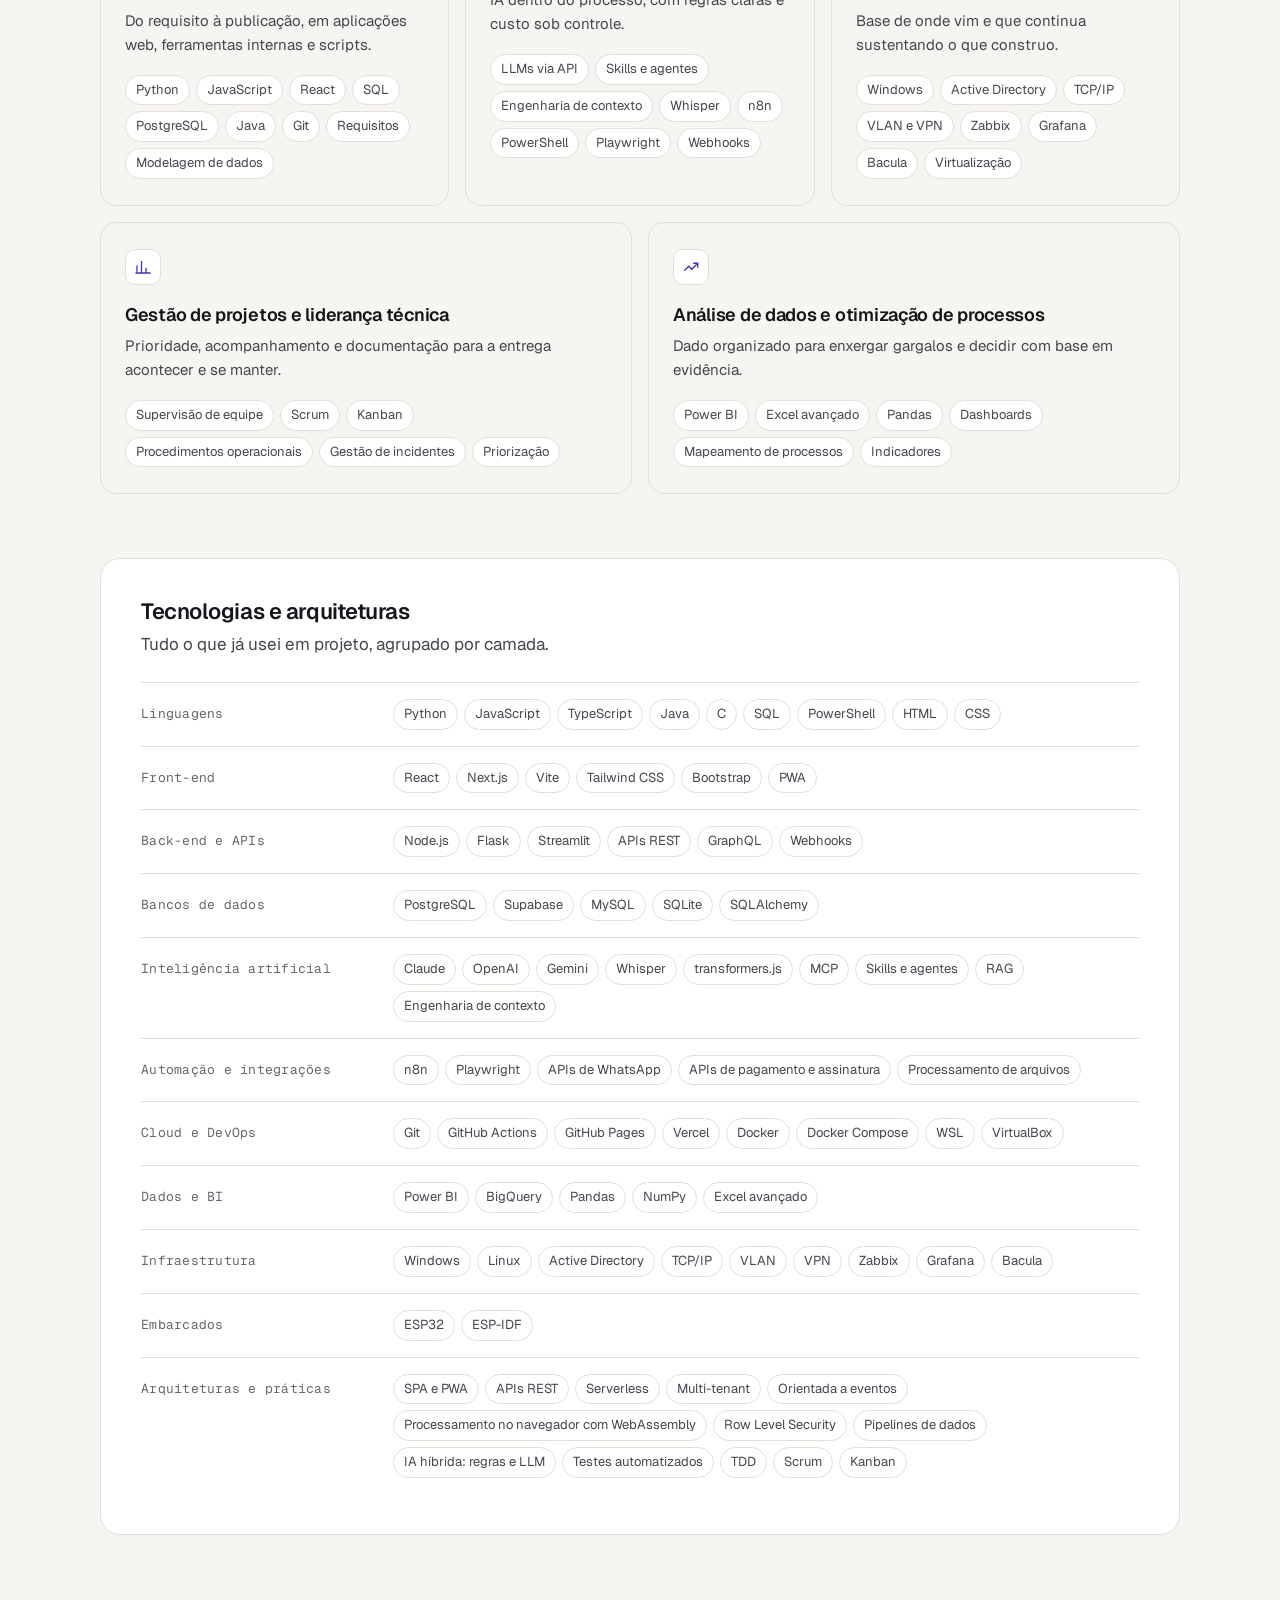
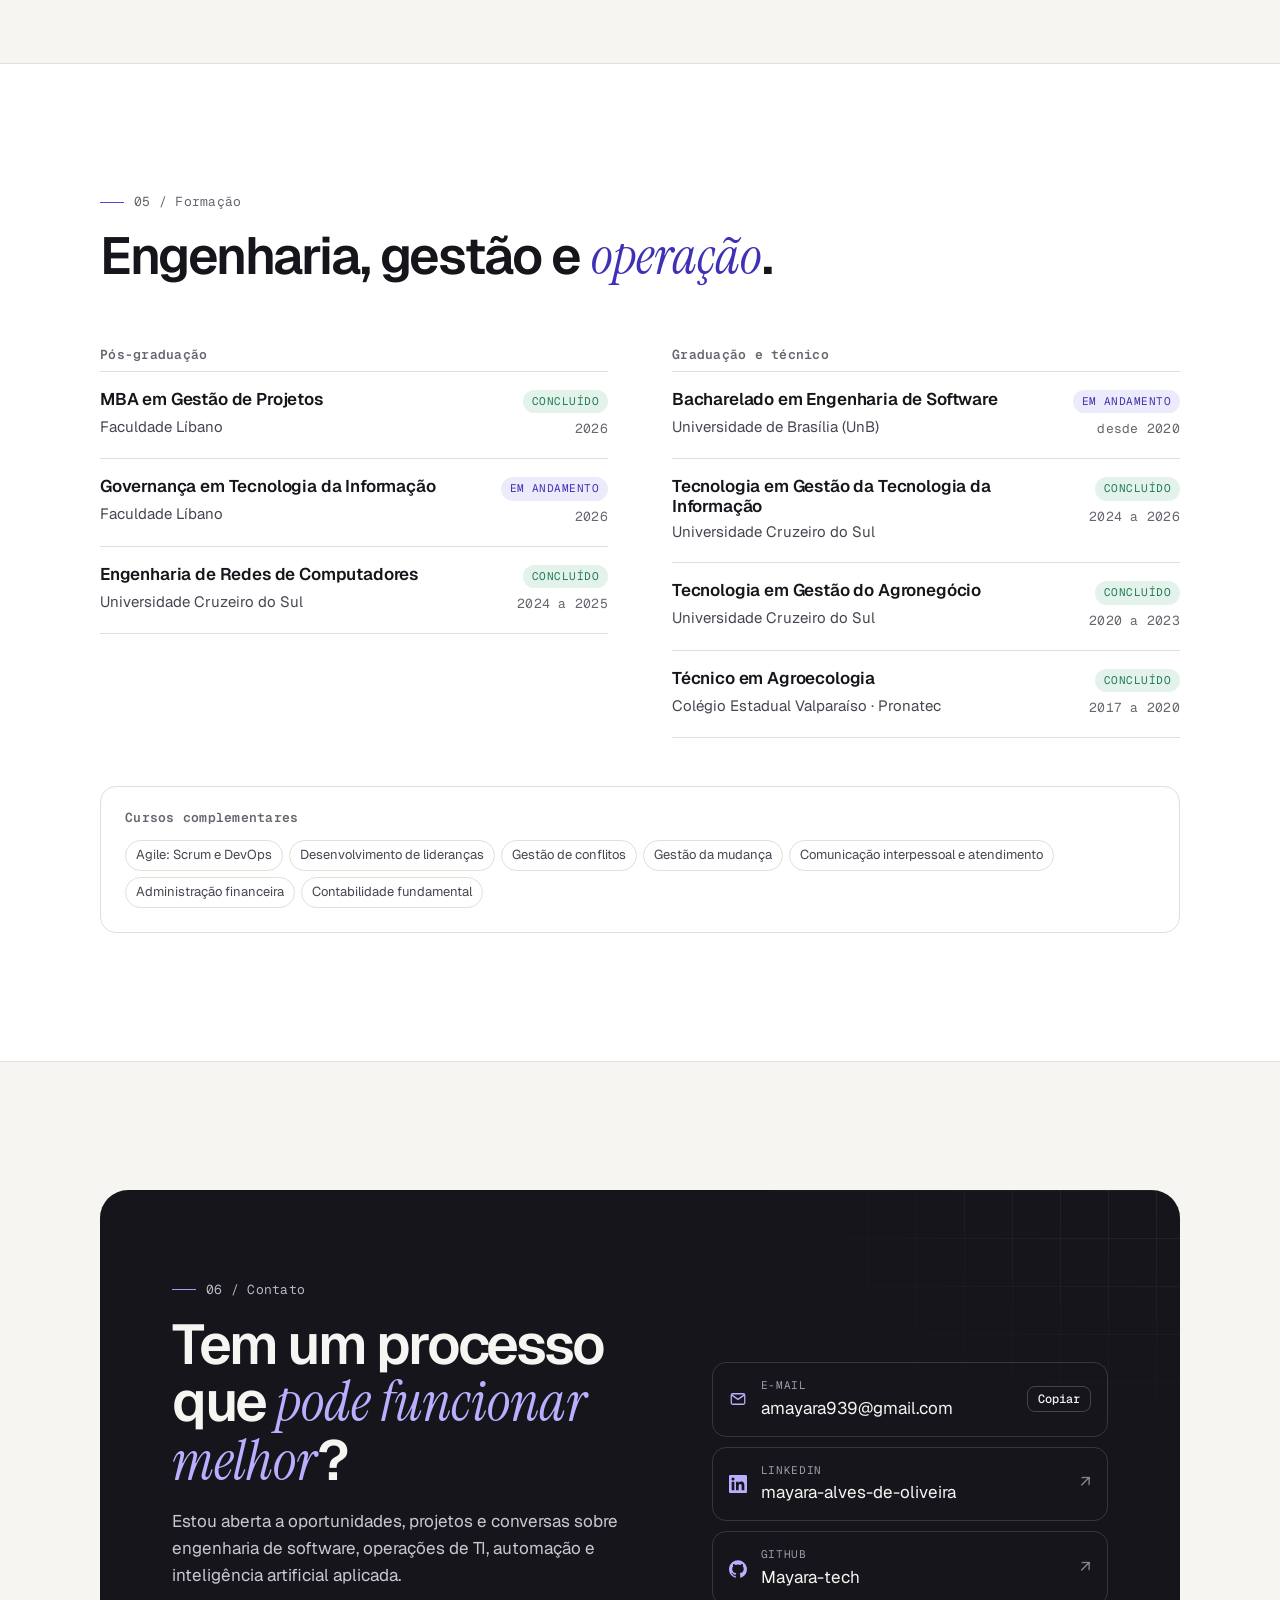
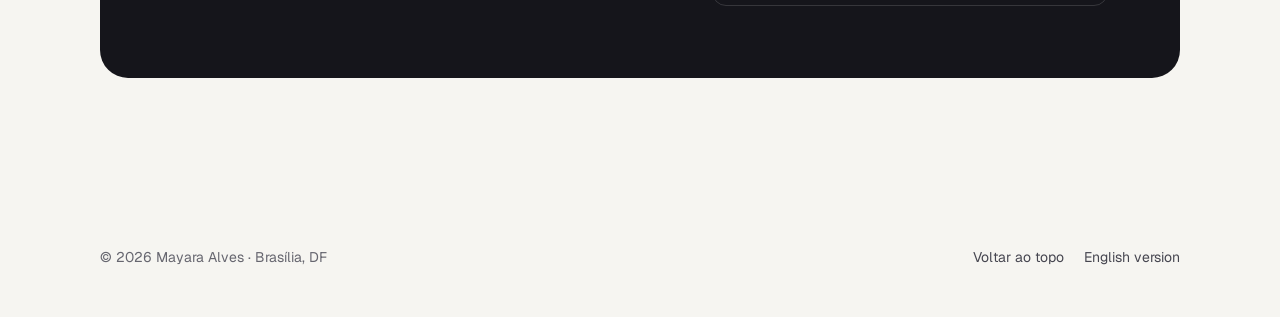
==== commit 4d9e381c: "Desenvolvedora Sênior no resumo do topo" ====
--- a/index.html
+++ b/index.html
@@ -158,7 +158,7 @@
         </div>
 
         <ul class="facts reveal" aria-label="Resumo">
-          <li><span class="k mono">Hoje</span><strong>Supervisora de Suporte de TI</strong></li>
+          <li><span class="k mono">Hoje</span><strong>Desenvolvedora Sênior e Supervisora de Suporte de TI</strong></li>
           <li><span class="k mono">Gestão</span><strong>MBA em Gestão de Projetos</strong></li>
           <li><span class="k mono">Infraestrutura</span><strong>Pós em Engenharia de Redes de Computadores</strong></li>
           <li><span class="k mono">Engenharia</span><strong>Engenharia de Software na UnB</strong></li>
